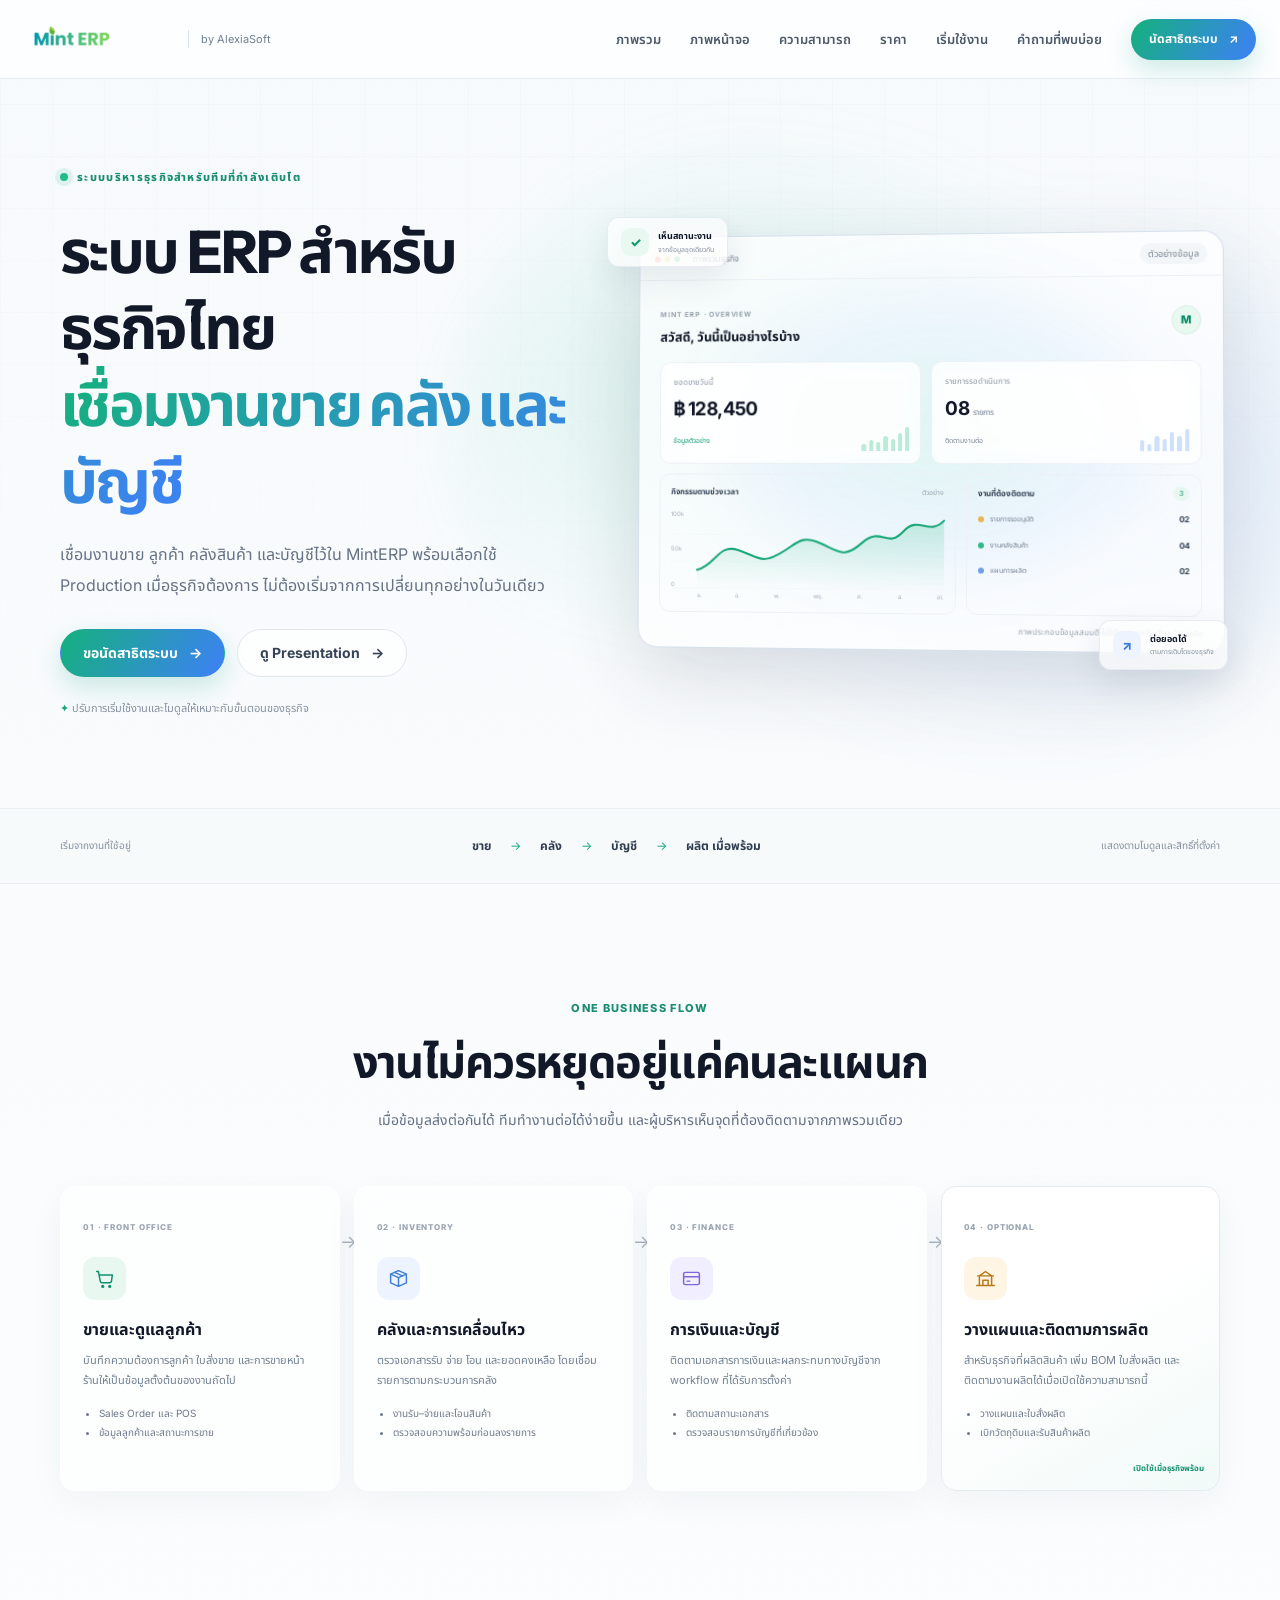
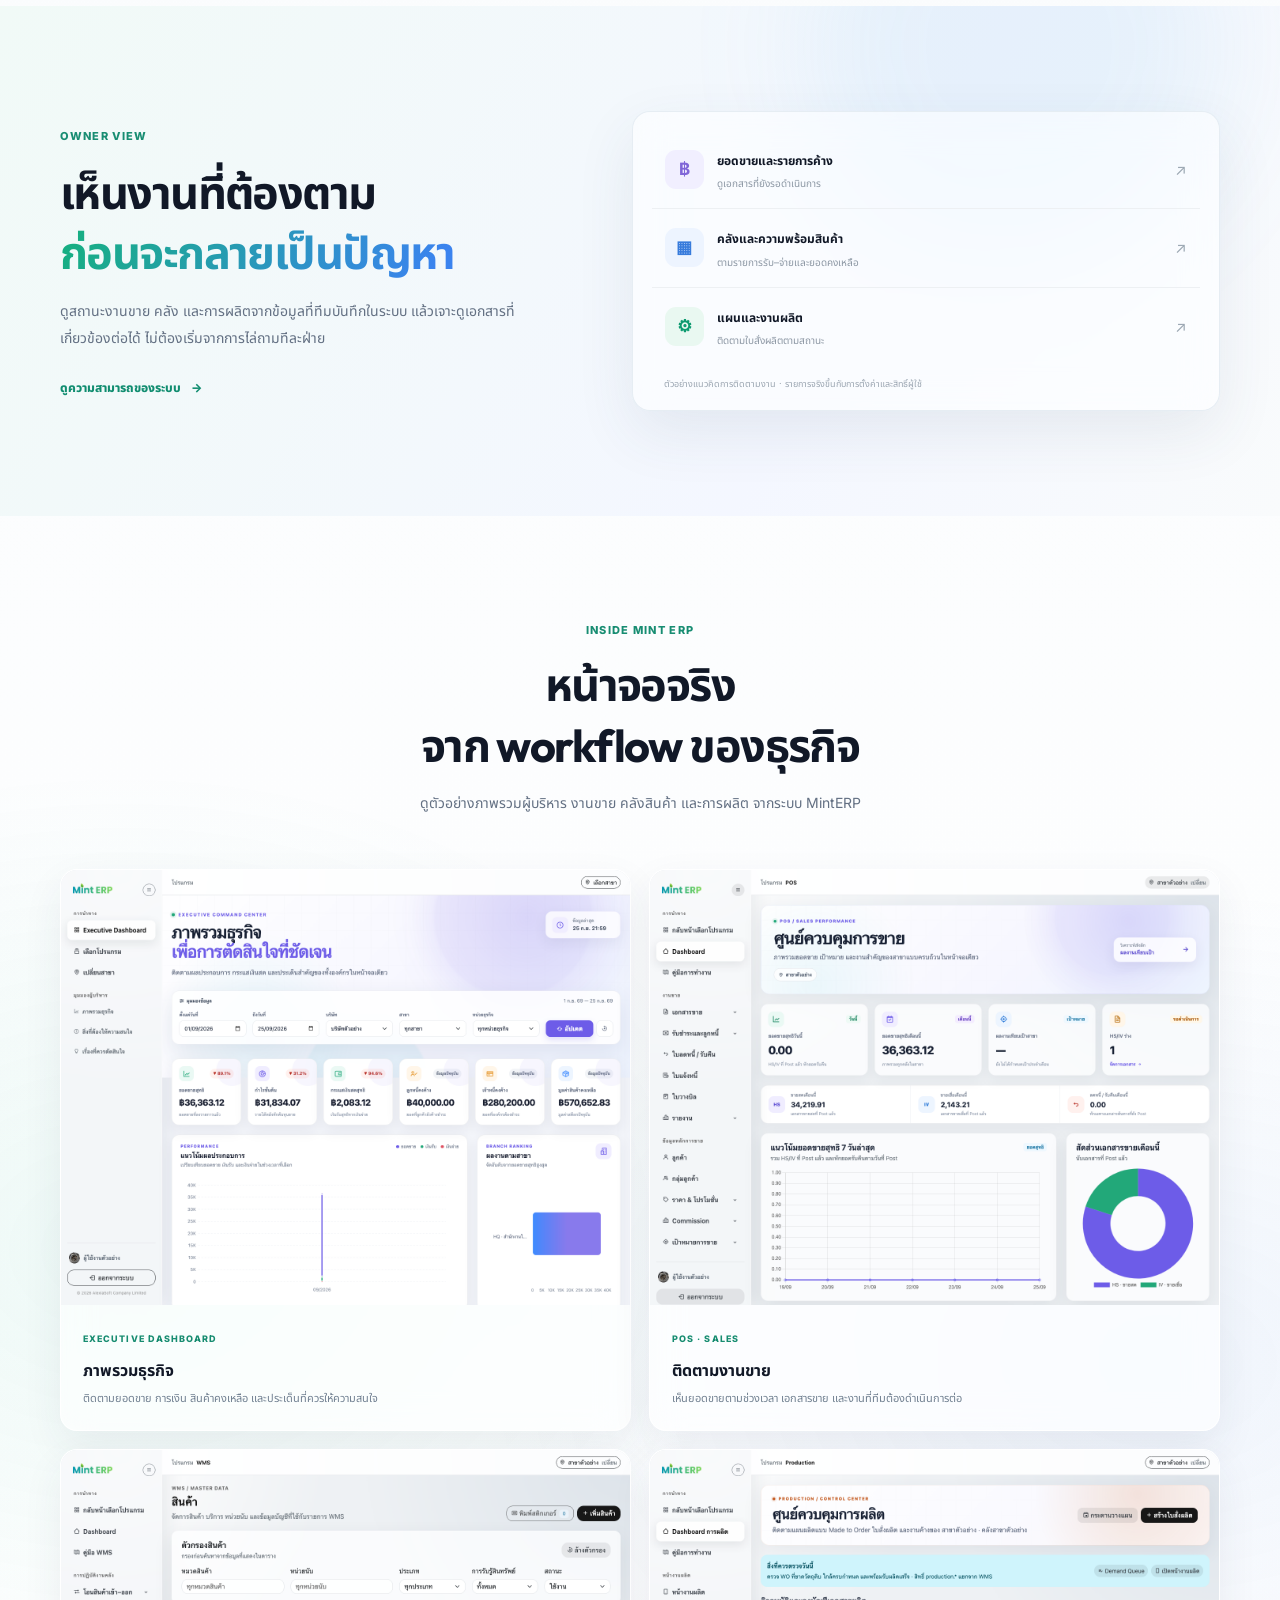
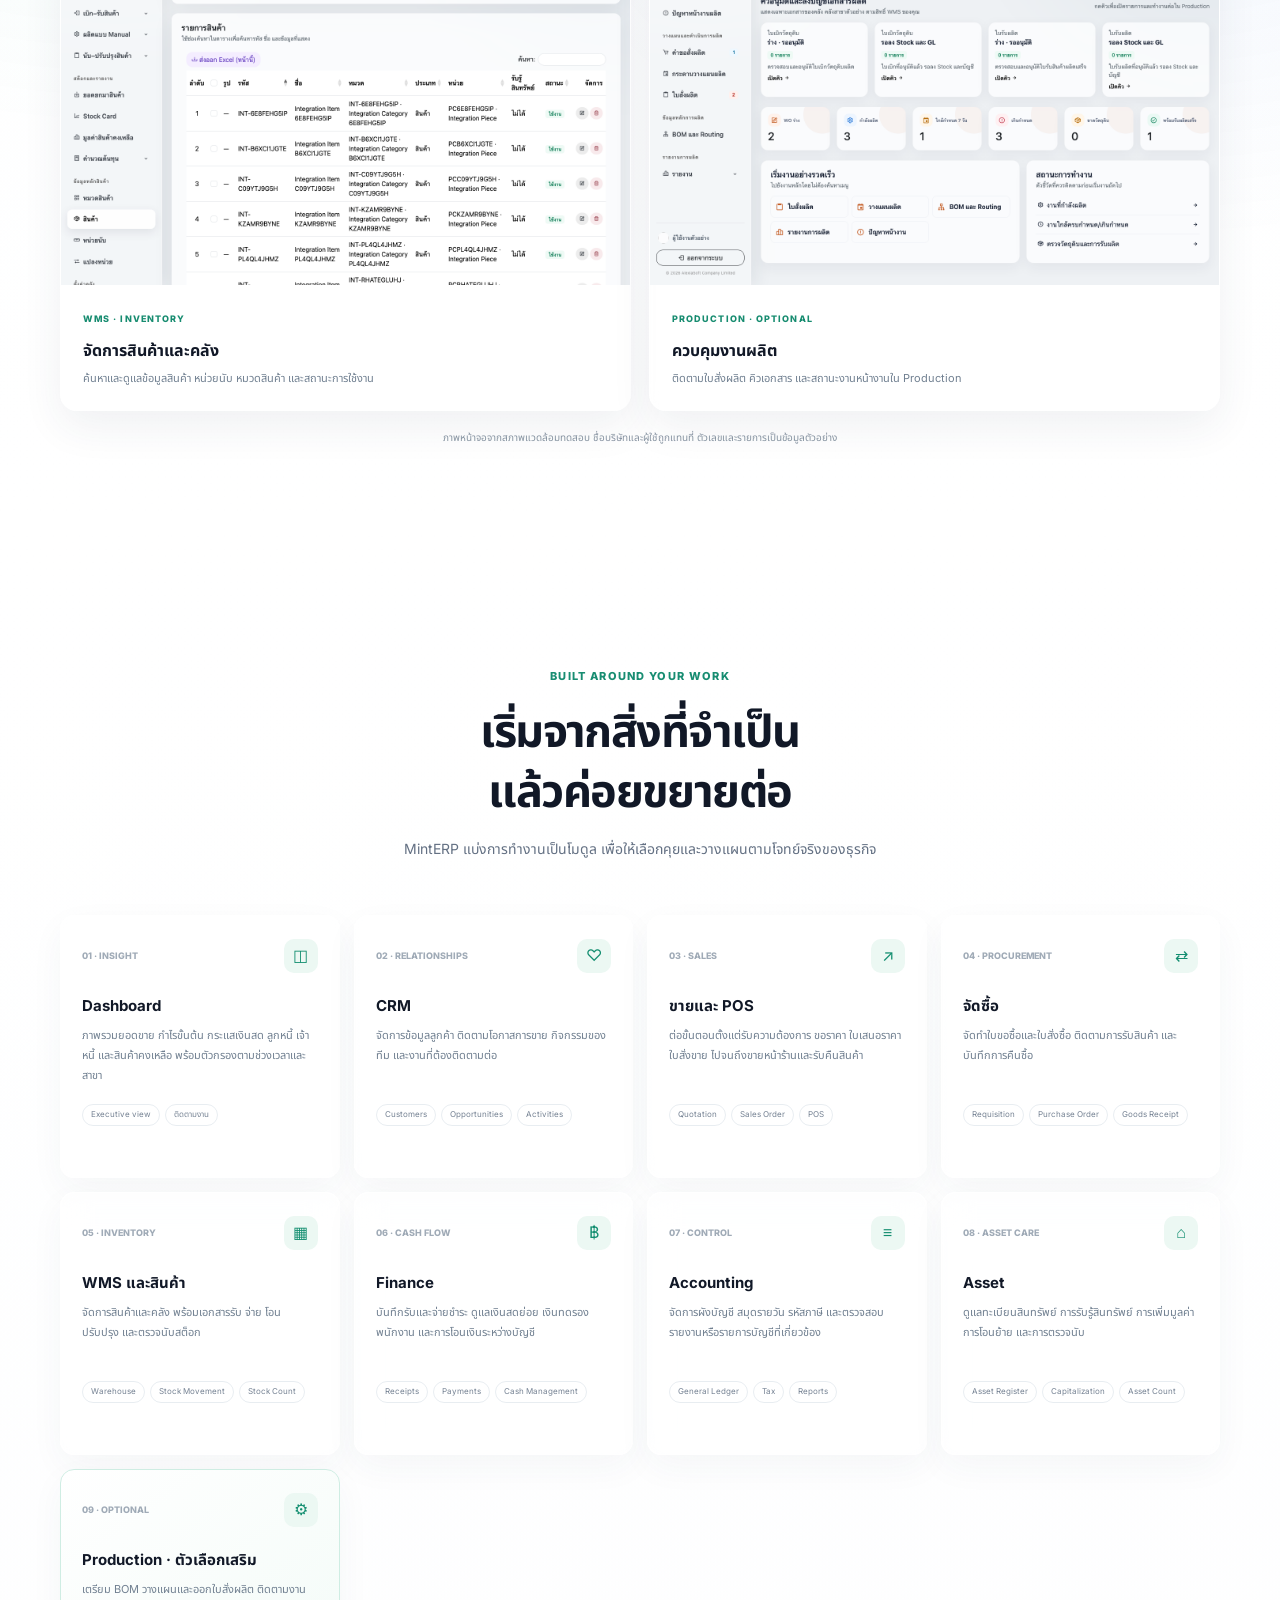
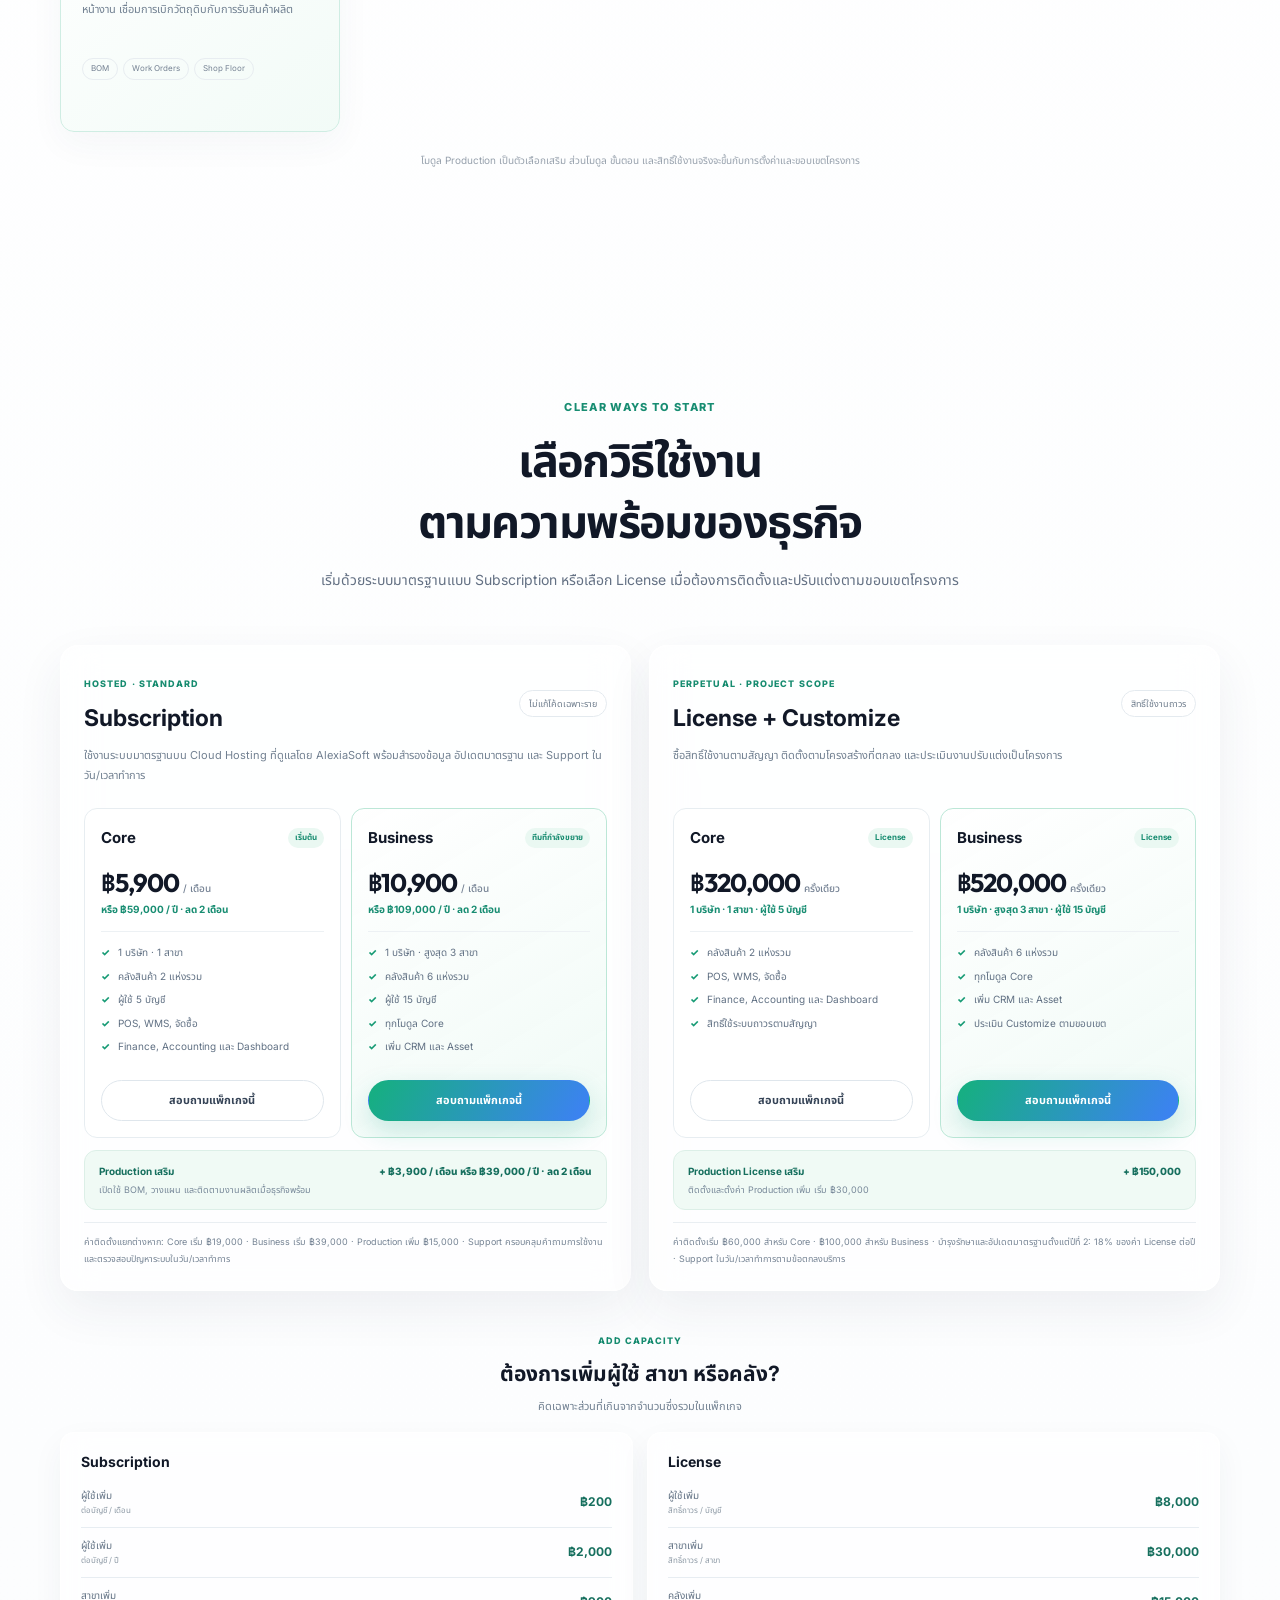
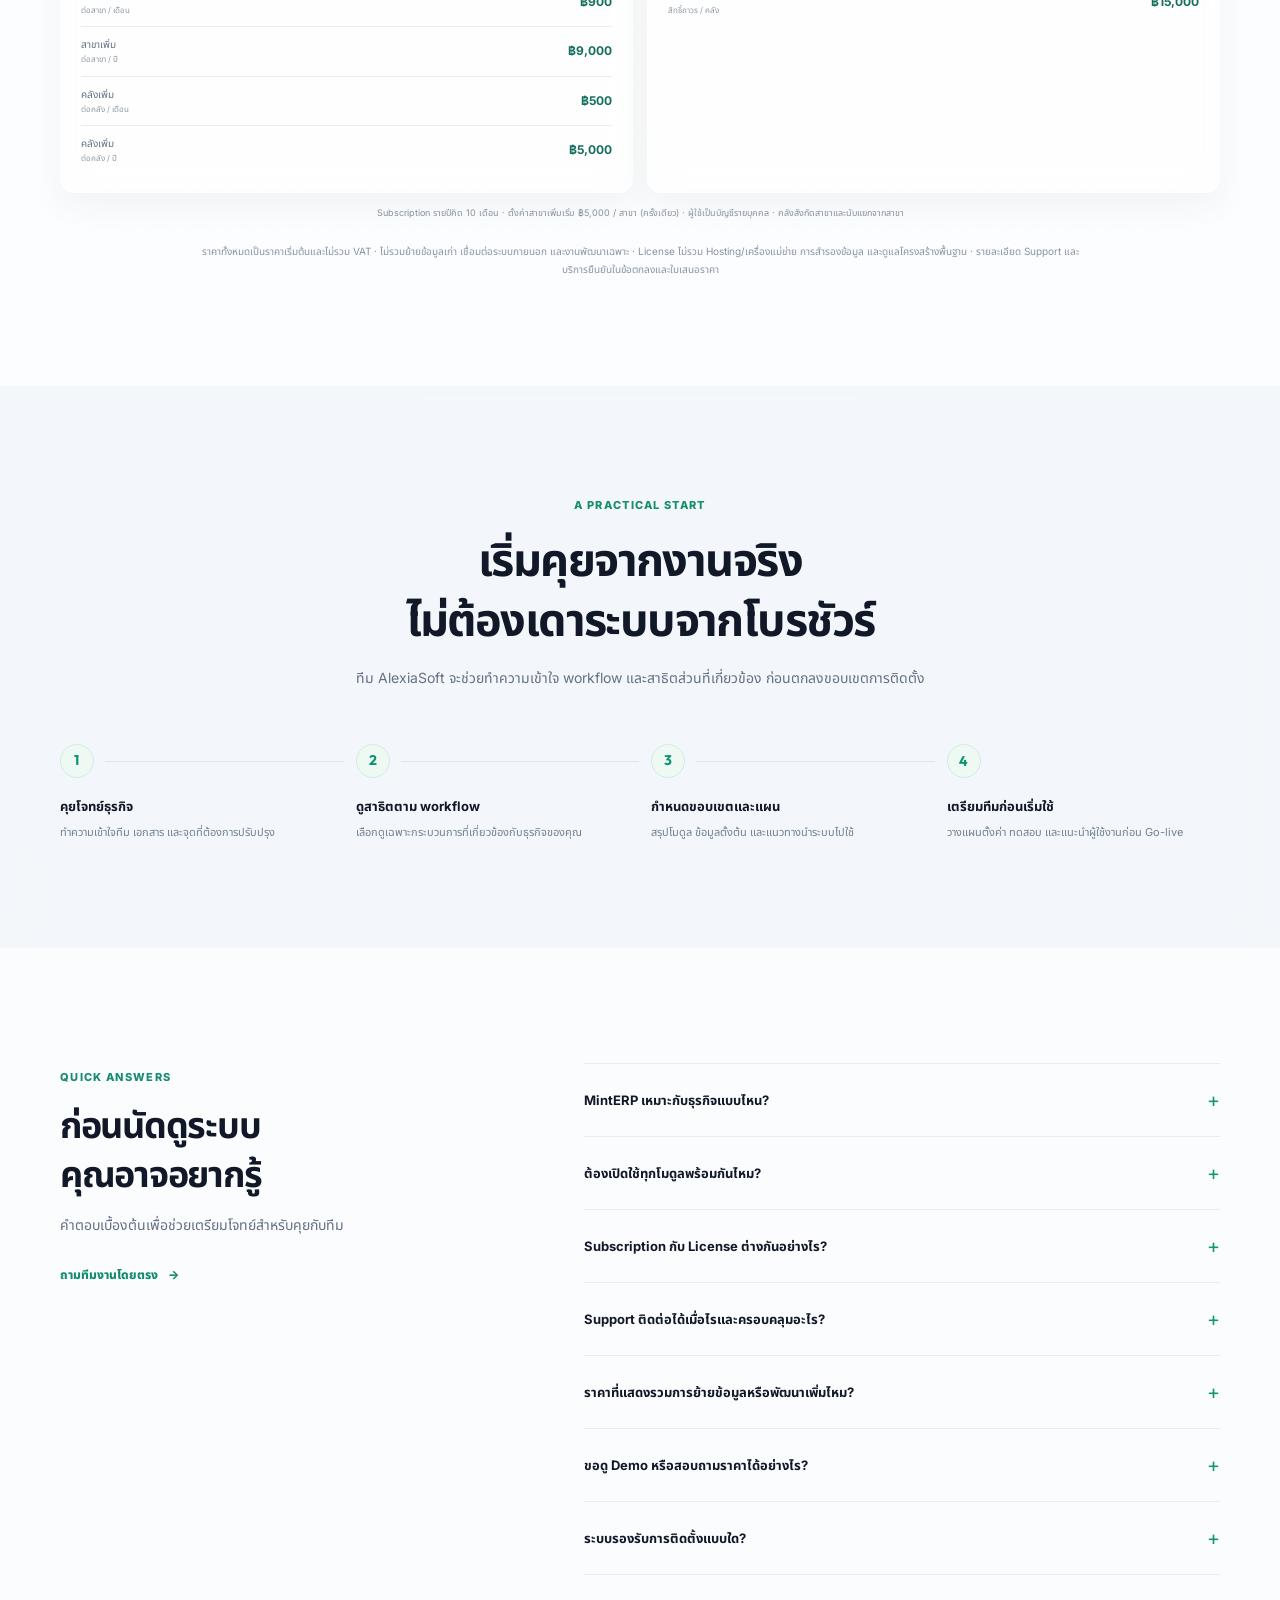
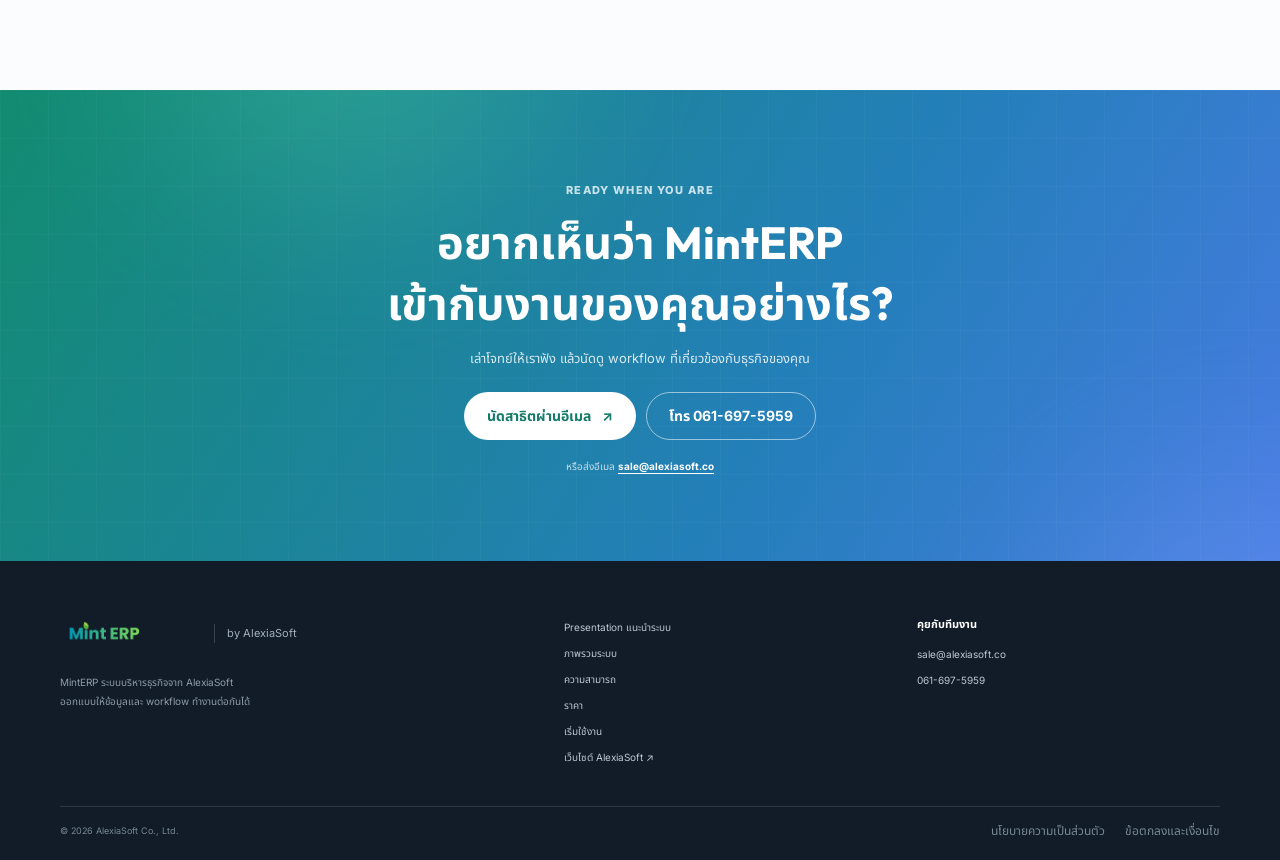
==== index.html @ fda3fca7 "init" ====
<!doctype html>
<html lang="th-TH">
<head>
  <meta charset="utf-8">
  <meta name="viewport" content="width=device-width, initial-scale=1">
  <meta name="theme-color" content="#f7fafc">
  <meta name="robots" content="index,follow,max-image-preview:large">
  <title>MintERP ระบบ ERP สำหรับธุรกิจไทย | POS คลัง บัญชี</title>
  <meta name="description" content="MintERP โดย AlexiaSoft ระบบ ERP สำหรับธุรกิจไทย เชื่อม POS งานขาย จัดซื้อ คลังสินค้า และบัญชี พร้อม CRM, Asset และ Production ที่เลือกเปิดใช้ได้">
  <link rel="canonical" href="https://minterp.alexiasoft.co/">
  <meta property="og:type" content="website">
  <meta property="og:locale" content="th_TH">
  <meta property="og:site_name" content="MintERP by AlexiaSoft">
  <meta property="og:url" content="https://minterp.alexiasoft.co/">
  <meta property="og:title" content="MintERP | ระบบ ERP สำหรับธุรกิจไทย">
  <meta property="og:description" content="เชื่อม POS งานขาย จัดซื้อ คลังสินค้า และบัญชี พร้อมเลือกใช้ CRM, Asset และ Production ตามความพร้อมของธุรกิจ">
  <link rel="icon" type="image/svg+xml" href="assets/images/favicon.svg">
  <link rel="icon" type="image/png" href="assets/images/favicon-32.png">
  <link rel="apple-touch-icon" sizes="192x192" href="assets/images/mint-icon-192.png">
  <script type="application/ld+json">
  {
    "@context": "https://schema.org",
    "@graph": [
      {
        "@type": "Organization",
        "@id": "https://alexiasoft.co/#organization",
        "name": "AlexiaSoft Company Limited",
        "url": "https://alexiasoft.co/",
        "email": "sale@alexiasoft.co",
        "telephone": "+66-61-697-5959"
      },
      {
        "@type": "WebSite",
        "@id": "https://minterp.alexiasoft.co/#website",
        "url": "https://minterp.alexiasoft.co/",
        "name": "MintERP by AlexiaSoft",
        "inLanguage": "th-TH",
        "publisher": { "@id": "https://alexiasoft.co/#organization" }
      },
      {
        "@type": "SoftwareApplication",
        "name": "MintERP",
        "url": "https://minterp.alexiasoft.co/",
        "applicationCategory": "BusinessApplication",
        "operatingSystem": "Web",
        "inLanguage": "th-TH",
        "description": "ระบบ ERP สำหรับธุรกิจไทย เชื่อมงานขาย POS จัดซื้อ คลังสินค้า บัญชี และโมดูลเสริมตามการใช้งาน",
        "provider": { "@id": "https://alexiasoft.co/#organization" }
      }
    ]
  }
  </script>
  <link rel="preconnect" href="https://fonts.googleapis.com">
  <link rel="preconnect" href="https://fonts.gstatic.com" crossorigin>
  <link href="https://fonts.googleapis.com/css2?family=Inter:wght@400;500;600;700;800&family=Noto+Sans+Thai:wght@400;500;600;700;800&family=Outfit:wght@500;600;700;800&display=swap" rel="stylesheet">
  <link rel="stylesheet" href="assets/css/styles.css">
</head>
<body>
  <header class="site-header" id="top">
    <div class="nav-wrap">
      <a class="brand" href="#top" aria-label="MintERP หน้าแรก">
        <img src="assets/images/mint-erp-logo.png" alt="MintERP">
        <span class="brand-by">by AlexiaSoft</span>
      </a>
      <button class="menu-toggle" type="button" aria-label="เปิดเมนู" aria-expanded="false" aria-controls="main-nav">
        <span></span><span></span><span></span>
      </button>
      <nav class="main-nav" id="main-nav" aria-label="เมนูหลัก">
        <a href="#workflow">ภาพรวม</a>
        <a href="#screens">ภาพหน้าจอ</a>
        <a href="#features">ความสามารถ</a>
        <a href="#pricing">ราคา</a>
        <a href="#getting-started">เริ่มใช้งาน</a>
        <a href="#faq">คำถามที่พบบ่อย</a>
        <a class="button button-small button-primary nav-cta" href="#contact">นัดสาธิตระบบ <span aria-hidden="true">↗</span></a>
      </nav>
    </div>
  </header>

  <main>
    <section class="hero section-shell">
      <div class="hero-copy reveal">
        <div class="eyebrow"><span class="eyebrow-dot"></span> ระบบบริหารธุรกิจสำหรับทีมที่กำลังเติบโต</div>
        <h1>ระบบ ERP สำหรับธุรกิจไทย<br><span class="gradient-text">เชื่อมงานขาย คลัง และบัญชี</span></h1>
        <p class="hero-lead">เชื่อมงานขาย ลูกค้า คลังสินค้า และบัญชีไว้ใน MintERP พร้อมเลือกใช้ Production เมื่อธุรกิจต้องการ ไม่ต้องเริ่มจากการเปลี่ยนทุกอย่างในวันเดียว</p>
        <div class="hero-actions">
          <a class="button button-primary" href="#contact">ขอนัดสาธิตระบบ <span aria-hidden="true">→</span></a>
          <a class="button button-quiet" href="/presentation/">ดู Presentation <span aria-hidden="true">→</span></a>
        </div>
        <p class="hero-note"><span aria-hidden="true">✦</span> ปรับการเริ่มใช้งานและโมดูลให้เหมาะกับขั้นตอนของธุรกิจ</p>
      </div>

      <div class="hero-visual reveal" aria-label="ภาพตัวอย่างแนวคิดหน้าภาพรวมธุรกิจ ใช้ข้อมูลจำลอง">
        <div class="visual-glow"></div>
        <div class="dashboard-window">
          <div class="window-top">
            <div class="window-dots" aria-hidden="true"><i></i><i></i><i></i></div>
            <span>ภาพรวมธุรกิจ</span>
            <span class="window-period">ตัวอย่างข้อมูล</span>
          </div>
          <div class="dashboard-content">
            <div class="dashboard-heading"><div><span class="mini-label">MINT ERP · OVERVIEW</span><h2>สวัสดี, วันนี้เป็นอย่างไรบ้าง</h2></div><div class="avatar">M</div></div>
            <div class="metric-grid">
              <article class="metric-card"><span>ยอดขายวันนี้</span><strong>฿ 128,450</strong><small class="metric-up">ข้อมูลตัวอย่าง</small><div class="metric-spark spark-green"><i></i><i></i><i></i><i></i><i></i><i></i><i></i></div></article>
              <article class="metric-card"><span>รายการรอดำเนินการ</span><strong>08 <small>รายการ</small></strong><small class="metric-neutral">ติดตามงานต่อ</small><div class="metric-spark spark-blue"><i></i><i></i><i></i><i></i><i></i><i></i><i></i></div></article>
            </div>
            <div class="dashboard-lower">
              <div class="chart-card"><div class="chart-title"><strong>กิจกรรมตามช่วงเวลา</strong><span>ตัวอย่าง</span></div><div class="chart-area"><div class="chart-y"><span>100k</span><span>50k</span><span>0</span></div><svg viewBox="0 0 360 112" role="img" aria-label="กราฟตัวอย่างแนวโน้มกิจกรรม"><defs><linearGradient id="chart-fill" x1="0" x2="0" y1="0" y2="1"><stop offset="0" stop-color="#28bd83" stop-opacity=".22"/><stop offset="1" stop-color="#28bd83" stop-opacity="0"/></linearGradient></defs><path d="M0 86 C28 79 31 47 61 57 S94 77 121 62 S151 34 180 46 S215 69 242 45 S278 54 301 29 S337 36 360 13 V112 H0Z" fill="url(#chart-fill)"/><path d="M0 86 C28 79 31 47 61 57 S94 77 121 62 S151 34 180 46 S215 69 242 45 S278 54 301 29 S337 36 360 13" fill="none" stroke="#19a879" stroke-width="3" stroke-linecap="round"/></svg></div><div class="chart-x"><span>จ.</span><span>อ.</span><span>พ.</span><span>พฤ.</span><span>ศ.</span><span>ส.</span><span>อา.</span></div></div>
              <div class="work-card"><div class="chart-title"><strong>งานที่ต้องติดตาม</strong><span class="count-pill">3</span></div><div class="work-row"><i class="work-dot dot-amber"></i><span>รายการรออนุมัติ</span><b>02</b></div><div class="work-row"><i class="work-dot dot-green"></i><span>งานคลังสินค้า</span><b>04</b></div><div class="work-row"><i class="work-dot dot-blue"></i><span>แผนการผลิต</span><b>02</b></div></div>
            </div>
            <p class="demo-disclaimer">ภาพประกอบข้อมูลสมมติ ไม่ใช่ข้อมูลลูกค้าหรือหน้าจอจริง</p>
          </div>
        </div>
        <div class="float-chip chip-one"><span class="chip-icon green-icon">✓</span><span><b>เห็นสถานะงาน</b><small>จากข้อมูลชุดเดียวกัน</small></span></div>
        <div class="float-chip chip-two"><span class="chip-icon blue-icon">↗</span><span><b>ต่อยอดได้</b><small>ตามการเติบโตของธุรกิจ</small></span></div>
      </div>
    </section>

    <section class="trust-strip" aria-label="กลุ่มงานที่ MintERP ช่วยเชื่อม">
      <div class="section-shell trust-inner"><span>เริ่มจากงานที่ใช้อยู่</span><div><b>ขาย</b><i>→</i><b>คลัง</b><i>→</i><b>บัญชี</b><i class="optional-arrow">→</i><b class="optional">ผลิต เมื่อพร้อม</b></div><span class="trust-caption">แสดงตามโมดูลและสิทธิ์ที่ตั้งค่า</span></div>
    </section>

    <section class="section section-shell workflow-section" id="workflow">
      <div class="section-heading reveal"><span class="eyebrow">ONE BUSINESS FLOW</span><h2>งานไม่ควรหยุดอยู่<br class="mobile-break">แค่คนละแผนก</h2><p>เมื่อข้อมูลส่งต่อกันได้ ทีมทำงานต่อได้ง่ายขึ้น และผู้บริหารเห็นจุดที่ต้องติดตามจากภาพรวมเดียว</p></div>
      <div class="flow-grid">
        <article class="flow-card reveal"><span class="flow-step">01 · FRONT OFFICE</span><div class="flow-icon icon-mint"><svg viewBox="0 0 24 24" aria-hidden="true"><path d="M3 4h2l2.2 11.2a2 2 0 0 0 2 1.6h8.7a2 2 0 0 0 2-1.6L21 8H6"/><circle cx="10" cy="21" r="1"/><circle cx="18" cy="21" r="1"/></svg></div><h3>ขายและดูแลลูกค้า</h3><p>บันทึกความต้องการลูกค้า ใบสั่งขาย และการขายหน้าร้านให้เป็นข้อมูลตั้งต้นของงานถัดไป</p><ul><li>Sales Order และ POS</li><li>ข้อมูลลูกค้าและสถานะการขาย</li></ul></article>
        <article class="flow-card reveal"><span class="flow-step">02 · INVENTORY</span><div class="flow-icon icon-blue"><svg viewBox="0 0 24 24" aria-hidden="true"><path d="m3 7 9-4 9 4-9 4-9-4Z"/><path d="M3 7v10l9 4 9-4V7M12 11v10M7.5 5l9 4"/></svg></div><h3>คลังและการเคลื่อนไหว</h3><p>ตรวจเอกสารรับ จ่าย โอน และยอดคงเหลือ โดยเชื่อมรายการตามกระบวนการคลัง</p><ul><li>งานรับ–จ่ายและโอนสินค้า</li><li>ตรวจสอบความพร้อมก่อนลงรายการ</li></ul></article>
        <article class="flow-card reveal"><span class="flow-step">03 · FINANCE</span><div class="flow-icon icon-purple"><svg viewBox="0 0 24 24" aria-hidden="true"><rect x="3" y="5" width="18" height="14" rx="2"/><path d="M3 10h18M7 15h3"/></svg></div><h3>การเงินและบัญชี</h3><p>ติดตามเอกสารการเงินและผลกระทบทางบัญชีจาก workflow ที่ได้รับการตั้งค่า</p><ul><li>ติดตามสถานะเอกสาร</li><li>ตรวจสอบรายการบัญชีที่เกี่ยวข้อง</li></ul></article>
        <article class="flow-card flow-optional reveal"><span class="flow-step">04 · OPTIONAL</span><div class="flow-icon icon-amber"><svg viewBox="0 0 24 24" aria-hidden="true"><path d="M2 20h20M5 20V9l7-5 7 5v11M9 20v-6h6v6M3 9h18"/></svg></div><h3>วางแผนและติดตามการผลิต</h3><p>สำหรับธุรกิจที่ผลิตสินค้า เพิ่ม BOM ใบสั่งผลิต และติดตามงานผลิตได้เมื่อเปิดใช้ความสามารถนี้</p><ul><li>วางแผนและใบสั่งผลิต</li><li>เบิกวัตถุดิบและรับสินค้าผลิต</li></ul><span class="optional-tag">เปิดใช้เมื่อธุรกิจพร้อม</span></article>
      </div>
    </section>

    <section class="owner-section">
      <div class="section-shell owner-inner">
        <div class="owner-copy reveal"><span class="eyebrow">OWNER VIEW</span><h2>เห็นงานที่ต้องตาม<br><span class="gradient-text">ก่อนจะกลายเป็นปัญหา</span></h2><p>ดูสถานะงานขาย คลัง และการผลิตจากข้อมูลที่ทีมบันทึกในระบบ แล้วเจาะดูเอกสารที่เกี่ยวข้องต่อได้ ไม่ต้องเริ่มจากการไล่ถามทีละฝ่าย</p><a class="text-link" href="#features">ดูความสามารถของระบบ <span aria-hidden="true">→</span></a></div>
        <div class="owner-panels reveal">
          <article class="owner-panel"><div class="owner-panel-icon purple-icon">฿</div><div><strong>ยอดขายและรายการค้าง</strong><p>ดูเอกสารที่ยังรอดำเนินการ</p></div><span class="panel-arrow">↗</span></article>
          <article class="owner-panel"><div class="owner-panel-icon blue-icon">▦</div><div><strong>คลังและความพร้อมสินค้า</strong><p>ตามรายการรับ–จ่ายและยอดคงเหลือ</p></div><span class="panel-arrow">↗</span></article>
          <article class="owner-panel"><div class="owner-panel-icon green-icon">⚙</div><div><strong>แผนและงานผลิต</strong><p>ติดตามใบสั่งผลิตตามสถานะ</p></div><span class="panel-arrow">↗</span></article>
          <div class="owner-footnote">ตัวอย่างแนวคิดการติดตามงาน · รายการจริงขึ้นกับการตั้งค่าและสิทธิ์ผู้ใช้</div>
        </div>
      </div>
    </section>

    <section class="section section-shell screens-section" id="screens">
      <div class="section-heading reveal"><span class="eyebrow">INSIDE MINT ERP</span><h2>หน้าจอจริง<br>จาก workflow ของธุรกิจ</h2><p>ดูตัวอย่างภาพรวมผู้บริหาร งานขาย คลังสินค้า และการผลิต จากระบบ MintERP</p></div>
      <div class="screen-grid">
        <figure class="screen-card reveal"><a class="screen-preview" href="assets/images/screenshots/dashboard.png" target="_blank" rel="noopener noreferrer" aria-label="เปิดภาพหน้าจอ Dashboard ขนาดเต็ม"><img src="assets/images/screenshots/dashboard.png" width="1440" height="1100" loading="lazy" alt="หน้าจอ Dashboard แสดงตัวชี้วัดธุรกิจและกราฟ"></a><figcaption><span class="screen-module">EXECUTIVE DASHBOARD</span><h3>ภาพรวมธุรกิจ</h3><p>ติดตามยอดขาย การเงิน สินค้าคงเหลือ และประเด็นที่ควรให้ความสนใจ</p></figcaption></figure>
        <figure class="screen-card reveal"><a class="screen-preview" href="assets/images/screenshots/pos.png" target="_blank" rel="noopener noreferrer" aria-label="เปิดภาพหน้าจอ POS ขนาดเต็ม"><img src="assets/images/screenshots/pos.png" width="1440" height="1100" loading="lazy" alt="หน้าจอ POS แสดงยอดขายและรายการที่รอดำเนินการ"></a><figcaption><span class="screen-module">POS · SALES</span><h3>ติดตามงานขาย</h3><p>เห็นยอดขายตามช่วงเวลา เอกสารขาย และงานที่ทีมต้องดำเนินการต่อ</p></figcaption></figure>
        <figure class="screen-card reveal"><a class="screen-preview" href="assets/images/screenshots/wms-items.png" target="_blank" rel="noopener noreferrer" aria-label="เปิดภาพหน้าจอรายการสินค้า WMS ขนาดเต็ม"><img src="assets/images/screenshots/wms-items.png" width="1440" height="1100" loading="lazy" alt="หน้าจอรายการสินค้าและตัวกรองในโมดูล WMS"></a><figcaption><span class="screen-module">WMS · INVENTORY</span><h3>จัดการสินค้าและคลัง</h3><p>ค้นหาและดูแลข้อมูลสินค้า หน่วยนับ หมวดสินค้า และสถานะการใช้งาน</p></figcaption></figure>
        <figure class="screen-card reveal"><a class="screen-preview" href="assets/images/screenshots/production.png" target="_blank" rel="noopener noreferrer" aria-label="เปิดภาพหน้าจอ Production ขนาดเต็ม"><img src="assets/images/screenshots/production.png" width="1440" height="1100" loading="lazy" alt="หน้าจอ Production Control Center แสดงคิวและสถานะงานผลิต"></a><figcaption><span class="screen-module">PRODUCTION · OPTIONAL</span><h3>ควบคุมงานผลิต</h3><p>ติดตามใบสั่งผลิต คิวเอกสาร และสถานะงานหน้างานใน Production</p></figcaption></figure>
      </div>
      <p class="screen-disclaimer">ภาพหน้าจอจากสภาพแวดล้อมทดสอบ ชื่อบริษัทและผู้ใช้ถูกแทนที่ ตัวเลขและรายการเป็นข้อมูลตัวอย่าง</p>
    </section>

    <section class="section section-shell features-section" id="features">
      <div class="section-heading reveal"><span class="eyebrow">BUILT AROUND YOUR WORK</span><h2>เริ่มจากสิ่งที่จำเป็น<br>แล้วค่อยขยายต่อ</h2><p>MintERP แบ่งการทำงานเป็นโมดูล เพื่อให้เลือกคุยและวางแผนตามโจทย์จริงของธุรกิจ</p></div>
      <div class="feature-grid">
        <article class="feature-card reveal"><div class="feature-top"><span class="feature-number">01 · INSIGHT</span><span class="feature-symbol">◫</span></div><h3>Dashboard</h3><p>ภาพรวมยอดขาย กำไรขั้นต้น กระแสเงินสด ลูกหนี้ เจ้าหนี้ และสินค้าคงเหลือ พร้อมตัวกรองตามช่วงเวลาและสาขา</p><div class="feature-tags"><span>Executive view</span><span>ติดตามงาน</span></div></article>
        <article class="feature-card reveal"><div class="feature-top"><span class="feature-number">02 · RELATIONSHIPS</span><span class="feature-symbol">♡</span></div><h3>CRM</h3><p>จัดการข้อมูลลูกค้า ติดตามโอกาสการขาย กิจกรรมของทีม และงานที่ต้องติดตามต่อ</p><div class="feature-tags"><span>Customers</span><span>Opportunities</span><span>Activities</span></div></article>
        <article class="feature-card reveal"><div class="feature-top"><span class="feature-number">03 · SALES</span><span class="feature-symbol">↗</span></div><h3>ขายและ POS</h3><p>ต่อขั้นตอนตั้งแต่รับความต้องการ ขอราคา ใบเสนอราคา ใบสั่งขาย ไปจนถึงขายหน้าร้านและรับคืนสินค้า</p><div class="feature-tags"><span>Quotation</span><span>Sales Order</span><span>POS</span></div></article>
        <article class="feature-card reveal"><div class="feature-top"><span class="feature-number">04 · PROCUREMENT</span><span class="feature-symbol">⇄</span></div><h3>จัดซื้อ</h3><p>จัดทำใบขอซื้อและใบสั่งซื้อ ติดตามการรับสินค้า และบันทึกการคืนซื้อ</p><div class="feature-tags"><span>Requisition</span><span>Purchase Order</span><span>Goods Receipt</span></div></article>
        <article class="feature-card reveal"><div class="feature-top"><span class="feature-number">05 · INVENTORY</span><span class="feature-symbol">▦</span></div><h3>WMS และสินค้า</h3><p>จัดการสินค้าและคลัง พร้อมเอกสารรับ จ่าย โอน ปรับปรุง และตรวจนับสต็อก</p><div class="feature-tags"><span>Warehouse</span><span>Stock Movement</span><span>Stock Count</span></div></article>
        <article class="feature-card reveal"><div class="feature-top"><span class="feature-number">06 · CASH FLOW</span><span class="feature-symbol">฿</span></div><h3>Finance</h3><p>บันทึกรับและจ่ายชำระ ดูแลเงินสดย่อย เงินทดรองพนักงาน และการโอนเงินระหว่างบัญชี</p><div class="feature-tags"><span>Receipts</span><span>Payments</span><span>Cash Management</span></div></article>
        <article class="feature-card reveal"><div class="feature-top"><span class="feature-number">07 · CONTROL</span><span class="feature-symbol">≡</span></div><h3>Accounting</h3><p>จัดการผังบัญชี สมุดรายวัน รหัสภาษี และตรวจสอบรายงานหรือรายการบัญชีที่เกี่ยวข้อง</p><div class="feature-tags"><span>General Ledger</span><span>Tax</span><span>Reports</span></div></article>
        <article class="feature-card reveal"><div class="feature-top"><span class="feature-number">08 · ASSET CARE</span><span class="feature-symbol">⌂</span></div><h3>Asset</h3><p>ดูแลทะเบียนสินทรัพย์ การรับรู้สินทรัพย์ การเพิ่มมูลค่า การโอนย้าย และการตรวจนับ</p><div class="feature-tags"><span>Asset Register</span><span>Capitalization</span><span>Asset Count</span></div></article>
        <article class="feature-card feature-card-highlight reveal"><div class="feature-top"><span class="feature-number">09 · OPTIONAL</span><span class="feature-symbol">⚙</span></div><h3>Production · ตัวเลือกเสริม</h3><p>เตรียม BOM วางแผนและออกใบสั่งผลิต ติดตามงานหน้างาน เชื่อมการเบิกวัตถุดิบกับการรับสินค้าผลิต</p><div class="feature-tags"><span>BOM</span><span>Work Orders</span><span>Shop Floor</span></div></article>
      </div>
      <p class="feature-disclaimer">โมดูล Production เป็นตัวเลือกเสริม ส่วนโมดูล ขั้นตอน และสิทธิ์ใช้งานจริงจะขึ้นกับการตั้งค่าและขอบเขตโครงการ</p>
    </section>

    <section class="section section-shell pricing-section" id="pricing">
      <div class="section-heading reveal"><span class="eyebrow">CLEAR WAYS TO START</span><h2>เลือกวิธีใช้งาน<br>ตามความพร้อมของธุรกิจ</h2><p>เริ่มด้วยระบบมาตรฐานแบบ Subscription หรือเลือก License เมื่อต้องการติดตั้งและปรับแต่งตามขอบเขตโครงการ</p></div>
      <div class="pricing-models">
        <article class="pricing-model reveal">
          <div class="pricing-model-header"><div><span class="pricing-kicker">HOSTED · STANDARD</span><h3>Subscription</h3></div><span class="pricing-label">ไม่แก้โค้ดเฉพาะราย</span></div>
          <p class="pricing-intro">ใช้งานระบบมาตรฐานบน Cloud Hosting ที่ดูแลโดย AlexiaSoft พร้อมสำรองข้อมูล อัปเดตมาตรฐาน และ Support ในวัน/เวลาทำการ</p>
          <div class="pricing-plans">
            <article class="price-plan"><div class="price-plan-title"><h4>Core</h4><span>เริ่มต้น</span></div><p class="price-amount">฿5,900 <small>/ เดือน</small></p><p class="price-annual">หรือ ฿59,000 / ปี · ลด 2 เดือน</p><ul><li>1 บริษัท · 1 สาขา</li><li>คลังสินค้า 2 แห่งรวม</li><li>ผู้ใช้ 5 บัญชี</li><li>POS, WMS, จัดซื้อ</li><li>Finance, Accounting และ Dashboard</li></ul><a class="button button-quiet" href="mailto:sale@alexiasoft.co?subject=สอบถาม%20MintERP%20Subscription%20Core">สอบถามแพ็กเกจนี้</a></article>
            <article class="price-plan price-plan-featured"><div class="price-plan-title"><h4>Business</h4><span>ทีมที่กำลังขยาย</span></div><p class="price-amount">฿10,900 <small>/ เดือน</small></p><p class="price-annual">หรือ ฿109,000 / ปี · ลด 2 เดือน</p><ul><li>1 บริษัท · สูงสุด 3 สาขา</li><li>คลังสินค้า 6 แห่งรวม</li><li>ผู้ใช้ 15 บัญชี</li><li>ทุกโมดูล Core</li><li>เพิ่ม CRM และ Asset</li></ul><a class="button button-primary" href="mailto:sale@alexiasoft.co?subject=สอบถาม%20MintERP%20Subscription%20Business">สอบถามแพ็กเกจนี้</a></article>
          </div>
          <div class="pricing-addon"><b>Production เสริม</b><span>+ ฿3,900 / เดือน หรือ ฿39,000 / ปี · ลด 2 เดือน</span><small>เปิดใช้ BOM, วางแผน และติดตามงานผลิตเมื่อธุรกิจพร้อม</small></div>
          <p class="pricing-includes">ค่าติดตั้งแยกต่างหาก: Core เริ่ม ฿19,000 · Business เริ่ม ฿39,000 · Production เพิ่ม ฿15,000 · Support ครอบคลุมคำถามการใช้งานและตรวจสอบปัญหาระบบในวัน/เวลาทำการ</p>
        </article>
        <article class="pricing-model reveal">
          <div class="pricing-model-header"><div><span class="pricing-kicker">PERPETUAL · PROJECT SCOPE</span><h3>License + Customize</h3></div><span class="pricing-label">สิทธิ์ใช้งานถาวร</span></div>
          <p class="pricing-intro">ซื้อสิทธิ์ใช้งานตามสัญญา ติดตั้งตามโครงสร้างที่ตกลง และประเมินงานปรับแต่งเป็นโครงการ</p>
          <div class="pricing-plans">
            <article class="price-plan"><div class="price-plan-title"><h4>Core</h4><span>License</span></div><p class="price-amount">฿320,000 <small>ครั้งเดียว</small></p><p class="price-annual">1 บริษัท · 1 สาขา · ผู้ใช้ 5 บัญชี</p><ul><li>คลังสินค้า 2 แห่งรวม</li><li>POS, WMS, จัดซื้อ</li><li>Finance, Accounting และ Dashboard</li><li>สิทธิ์ใช้ระบบถาวรตามสัญญา</li></ul><a class="button button-quiet" href="mailto:sale@alexiasoft.co?subject=สอบถาม%20MintERP%20Core%20License">สอบถามแพ็กเกจนี้</a></article>
            <article class="price-plan price-plan-featured"><div class="price-plan-title"><h4>Business</h4><span>License</span></div><p class="price-amount">฿520,000 <small>ครั้งเดียว</small></p><p class="price-annual">1 บริษัท · สูงสุด 3 สาขา · ผู้ใช้ 15 บัญชี</p><ul><li>คลังสินค้า 6 แห่งรวม</li><li>ทุกโมดูล Core</li><li>เพิ่ม CRM และ Asset</li><li>ประเมิน Customize ตามขอบเขต</li></ul><a class="button button-primary" href="mailto:sale@alexiasoft.co?subject=สอบถาม%20MintERP%20Business%20License">สอบถามแพ็กเกจนี้</a></article>
          </div>
          <div class="pricing-addon"><b>Production License เสริม</b><span>+ ฿150,000</span><small>ติดตั้งและตั้งค่า Production เพิ่ม เริ่ม ฿30,000</small></div>
          <p class="pricing-includes">ค่าติดตั้งเริ่ม ฿60,000 สำหรับ Core · ฿100,000 สำหรับ Business · บำรุงรักษาและอัปเดตมาตรฐานตั้งแต่ปีที่ 2: 18% ของค่า License ต่อปี · Support ในวัน/เวลาทำการตามข้อตกลงบริการ</p>
        </article>
      </div>
      <div class="capacity-section">
        <div class="capacity-heading"><span class="pricing-kicker">ADD CAPACITY</span><h3>ต้องการเพิ่มผู้ใช้ สาขา หรือคลัง?</h3><p>คิดเฉพาะส่วนที่เกินจากจำนวนซึ่งรวมในแพ็กเกจ</p></div>
        <div class="capacity-grid">
          <article class="capacity-card"><h4>Subscription</h4><div class="capacity-row"><span>ผู้ใช้เพิ่ม <small>ต่อบัญชี / เดือน</small></span><b>฿200</b></div><div class="capacity-row"><span>ผู้ใช้เพิ่ม <small>ต่อบัญชี / ปี</small></span><b>฿2,000</b></div><div class="capacity-row"><span>สาขาเพิ่ม <small>ต่อสาขา / เดือน</small></span><b>฿900</b></div><div class="capacity-row"><span>สาขาเพิ่ม <small>ต่อสาขา / ปี</small></span><b>฿9,000</b></div><div class="capacity-row"><span>คลังเพิ่ม <small>ต่อคลัง / เดือน</small></span><b>฿500</b></div><div class="capacity-row"><span>คลังเพิ่ม <small>ต่อคลัง / ปี</small></span><b>฿5,000</b></div></article>
          <article class="capacity-card"><h4>License</h4><div class="capacity-row"><span>ผู้ใช้เพิ่ม <small>สิทธิ์ถาวร / บัญชี</small></span><b>฿8,000</b></div><div class="capacity-row"><span>สาขาเพิ่ม <small>สิทธิ์ถาวร / สาขา</small></span><b>฿30,000</b></div><div class="capacity-row"><span>คลังเพิ่ม <small>สิทธิ์ถาวร / คลัง</small></span><b>฿15,000</b></div></article>
        </div>
        <p class="capacity-note">Subscription รายปีคิด 10 เดือน · ตั้งค่าสาขาเพิ่มเริ่ม ฿5,000 / สาขา (ครั้งเดียว) · ผู้ใช้เป็นบัญชีรายบุคคล · คลังสังกัดสาขาและนับแยกจากสาขา</p>
      </div>
      <p class="pricing-disclaimer">ราคาทั้งหมดเป็นราคาเริ่มต้นและไม่รวม VAT · ไม่รวมย้ายข้อมูลเก่า เชื่อมต่อระบบภายนอก และงานพัฒนาเฉพาะ · License ไม่รวม Hosting/เครื่องแม่ข่าย การสำรองข้อมูล และดูแลโครงสร้างพื้นฐาน · รายละเอียด Support และบริการยืนยันในข้อตกลงและใบเสนอราคา</p>
    </section>

    <section class="section getting-started" id="getting-started">
      <div class="section-shell">
        <div class="section-heading reveal"><span class="eyebrow">A PRACTICAL START</span><h2>เริ่มคุยจากงานจริง<br>ไม่ต้องเดาระบบจากโบรชัวร์</h2><p>ทีม AlexiaSoft จะช่วยทำความเข้าใจ workflow และสาธิตส่วนที่เกี่ยวข้อง ก่อนตกลงขอบเขตการติดตั้ง</p></div>
        <div class="steps-grid">
          <article class="step-card reveal"><span>1</span><h3>คุยโจทย์ธุรกิจ</h3><p>ทำความเข้าใจทีม เอกสาร และจุดที่ต้องการปรับปรุง</p></article>
          <article class="step-card reveal"><span>2</span><h3>ดูสาธิตตาม workflow</h3><p>เลือกดูเฉพาะกระบวนการที่เกี่ยวข้องกับธุรกิจของคุณ</p></article>
          <article class="step-card reveal"><span>3</span><h3>กำหนดขอบเขตและแผน</h3><p>สรุปโมดูล ข้อมูลตั้งต้น และแนวทางนำระบบไปใช้</p></article>
          <article class="step-card reveal"><span>4</span><h3>เตรียมทีมก่อนเริ่มใช้</h3><p>วางแผนตั้งค่า ทดสอบ และแนะนำผู้ใช้งานก่อน Go-live</p></article>
        </div>
      </div>
    </section>

    <section class="section section-shell faq-section" id="faq">
      <div class="faq-intro reveal"><span class="eyebrow">QUICK ANSWERS</span><h2>ก่อนนัดดูระบบ<br>คุณอาจอยากรู้</h2><p>คำตอบเบื้องต้นเพื่อช่วยเตรียมโจทย์สำหรับคุยกับทีม</p><a class="text-link" href="mailto:sale@alexiasoft.co?subject=สอบถาม%20MintERP">ถามทีมงานโดยตรง <span aria-hidden="true">→</span></a></div>
      <div class="faq-list reveal">
        <details><summary>MintERP เหมาะกับธุรกิจแบบไหน?<span aria-hidden="true">+</span></summary><p>เหมาะกับธุรกิจที่ต้องการเชื่อมข้อมูลขาย คลัง และงานหลังบ้าน หากมีการผลิต สามารถคุยเรื่องเปิดใช้โมดูล Production เพิ่มได้</p></details>
        <details><summary>ต้องเปิดใช้ทุกโมดูลพร้อมกันไหม?<span aria-hidden="true">+</span></summary><p>ไม่จำเป็น ขอบเขตการใช้งานและลำดับการเริ่มต้นสามารถวางแผนตามความพร้อมของธุรกิจได้</p></details>
        <details><summary>Subscription กับ License ต่างกันอย่างไร?<span aria-hidden="true">+</span></summary><p>Subscription ใช้ระบบมาตรฐานแบบรายเดือนหรือรายปี รวม Cloud Hosting การสำรองข้อมูล อัปเดตมาตรฐาน และ Support ในวัน/เวลาทำการ ส่วน License เป็นสิทธิ์ใช้งานถาวรตามสัญญา ไม่รวม Hosting/เครื่องแม่ข่าย โดยค่าติดตั้งและการปรับแต่งคิดตามขอบเขตโครงการ</p></details>
        <details><summary>Support ติดต่อได้เมื่อไรและครอบคลุมอะไร?<span aria-hidden="true">+</span></summary><p>Support ให้บริการในวันและเวลาทำการของ AlexiaSoft สำหรับคำถามการใช้งานและตรวจสอบปัญหาระบบ งานพัฒนาเพิ่ม ย้ายข้อมูล และเชื่อมต่อระบบภายนอกไม่รวมอยู่ใน Support ปกติ โดยรายละเอียดบริการระบุในข้อตกลง</p></details>
        <details><summary>ราคาที่แสดงรวมการย้ายข้อมูลหรือพัฒนาเพิ่มไหม?<span aria-hidden="true">+</span></summary><p>ยังไม่รวม การย้ายข้อมูล เชื่อมต่อระบบเดิม และงานปรับแต่งเฉพาะจะประเมินแยกก่อนเริ่มงาน</p></details>
        <details><summary>ขอดู Demo หรือสอบถามราคาได้อย่างไร?<span aria-hidden="true">+</span></summary><p>ติดต่อทีม AlexiaSoft เพื่อแจ้งประเภทธุรกิจและขั้นตอนที่อยากดู ทีมงานจะนัดสาธิตและคุยขอบเขตที่เหมาะสม</p></details>
        <details><summary>ระบบรองรับการติดตั้งแบบใด?<span aria-hidden="true">+</span></summary><p>รูปแบบการติดตั้งและการดูแลระบบขึ้นกับขอบเขตโครงการ กรุณาคุยความต้องการและข้อกำหนดด้านโครงสร้างพื้นฐานกับทีมงานก่อนตัดสินใจ</p></details>
      </div>
    </section>

    <section class="contact-section" id="contact">
      <div class="contact-orb orb-a"></div><div class="contact-orb orb-b"></div>
      <div class="section-shell contact-inner reveal"><span class="eyebrow">READY WHEN YOU ARE</span><h2>อยากเห็นว่า MintERP<br>เข้ากับงานของคุณอย่างไร?</h2><p>เล่าโจทย์ให้เราฟัง แล้วนัดดู workflow ที่เกี่ยวข้องกับธุรกิจของคุณ</p><div class="contact-actions"><a class="button button-light" href="mailto:sale@alexiasoft.co?subject=นัดสาธิต%20MintERP">นัดสาธิตผ่านอีเมล <span aria-hidden="true">↗</span></a><a class="button button-outline-light" href="tel:+66616975959">โทร 061-697-5959</a></div><div class="contact-mail">หรือส่งอีเมล <a href="mailto:sale@alexiasoft.co">sale@alexiasoft.co</a></div></div>
    </section>
  </main>

  <footer class="site-footer">
    <div class="section-shell footer-main"><div><a class="brand footer-brand" href="#top"><img src="assets/images/mint-erp-logo.png" alt="MintERP"><span class="brand-by">by AlexiaSoft</span></a><p>MintERP ระบบบริหารธุรกิจจาก AlexiaSoft<br>ออกแบบให้ข้อมูลและ workflow ทำงานต่อกันได้</p></div><div class="footer-links"><a href="/presentation/">Presentation แนะนำระบบ</a><a href="#workflow">ภาพรวมระบบ</a><a href="#features">ความสามารถ</a><a href="#pricing">ราคา</a><a href="#getting-started">เริ่มใช้งาน</a><a href="https://alexiasoft.co/" target="_blank" rel="noopener noreferrer">เว็บไซต์ AlexiaSoft ↗</a></div><div class="footer-contact"><b>คุยกับทีมงาน</b><a href="mailto:sale@alexiasoft.co">sale@alexiasoft.co</a><a href="tel:+66616975959">061-697-5959</a></div></div>
    <div class="section-shell footer-bottom footer-legal-row"><span>© <span id="year">2026</span> AlexiaSoft Co., Ltd.</span><nav class="legal-footer-links" aria-label="นโยบายและข้อตกลง"><a href="/privacy/">นโยบายความเป็นส่วนตัว</a><a href="/terms/">ข้อตกลงและเงื่อนไข</a></nav></div>
  </footer>
  <script src="assets/js/main.js" defer></script>
</body>
</html>
---- assets/css/styles.css ----
:root {
  color-scheme: light;
  --ink: #111827;
  --muted: #637083;
  --line: #e5eaf0;
  --surface: #ffffff;
  --surface-soft: #f6f8fb;
  --glass: rgba(255,255,255,.66);
  --mint: #20b483;
  --mint-dark: #09896b;
  --blue: #4385ed;
  --gradient: linear-gradient(120deg, #17ae83 5%, #3b83ef 94%);
  --shadow: 0 22px 65px rgba(20, 38, 62, .10);
  --content: 1160px;
}

* { box-sizing: border-box; }
html { scroll-behavior: smooth; scroll-padding-top: 92px; }
body {
  margin: 0;
  color: var(--ink);
  background: linear-gradient(180deg, #f7fafc 0%, #fff 42%, #f9fbfd 100%);
  font-family: Inter, "Noto Sans Thai", sans-serif;
  font-size: 15px;
  line-height: 1.7;
  overflow-x: hidden;
}
body::before {
  position: fixed;
  z-index: -1;
  inset: 0;
  content: "";
  pointer-events: none;
  opacity: .28;
  background-image: linear-gradient(rgba(100,116,139,.10) 1px, transparent 1px), linear-gradient(90deg, rgba(100,116,139,.10) 1px, transparent 1px);
  background-size: 52px 52px;
  mask-image: linear-gradient(to bottom, #000 0%, transparent 80%);
}
a { color: inherit; text-decoration: none; }
button { font: inherit; }
img, svg { display: block; max-width: 100%; }
.section-shell { width: min(var(--content), calc(100% - 48px)); margin-inline: auto; }
.section { padding-block: 112px; }

.site-header {
  position: sticky;
  z-index: 20;
  top: 0;
  border-bottom: 1px solid rgba(226,232,240,.78);
  background: rgba(255,255,255,.72);
  backdrop-filter: blur(20px) saturate(145%);
}
.nav-wrap { width: min(1280px, calc(100% - 48px)); min-height: 78px; margin: auto; display: flex; align-items: center; justify-content: space-between; gap: 28px; }
.brand { display: inline-flex; align-items: center; gap: 12px; flex-shrink: 0; }
.brand img { width: 152px; height: 40px; object-fit: contain; object-position: left center; }
.brand-by { padding-left: 12px; border-left: 1px solid #dbe2e9; color: #708093; font-size: 11px; white-space: nowrap; }
.main-nav { display: flex; align-items: center; gap: 29px; color: #4c596a; font-size: 13px; font-weight: 600; }
.main-nav > a:not(.button):hover, .footer-links a:hover { color: var(--mint-dark); }
.menu-toggle { display: none; }

.button { min-height: 48px; display: inline-flex; align-items: center; justify-content: center; gap: 11px; padding: 0 22px; border: 1px solid transparent; border-radius: 999px; font-size: 14px; font-weight: 700; transition: transform .18s ease, box-shadow .18s ease, background .18s ease; }
.button:hover { transform: translateY(-2px); }
.button-primary { color: #fff; background: var(--gradient); box-shadow: 0 10px 26px rgba(31,165,142,.22); }
.button-primary:hover { box-shadow: 0 14px 32px rgba(31,137,181,.28); }
.button-quiet { color: #364457; border-color: #dfe6ec; background: rgba(255,255,255,.72); }
.button-small { min-height: 41px; padding: 0 17px; font-size: 12px; }

.hero { position: relative; isolation: isolate; min-height: 635px; display: grid; grid-template-columns: .92fr 1.08fr; align-items: center; gap: 40px; padding-block: 84px 90px; }
.hero::before { position: absolute; z-index: -1; top: 2%; right: -11%; width: 78%; height: 96%; border-radius: 50%; background: radial-gradient(ellipse at 32% 42%, rgba(61,202,160,.15), transparent 48%), radial-gradient(ellipse at 72% 55%, rgba(86,151,238,.13), transparent 54%); filter: blur(24px); content: ""; pointer-events: none; }
.hero-copy { position: relative; z-index: 2; }
.eyebrow { display: inline-flex; align-items: center; gap: 9px; color: #188d72; font-size: 11px; font-weight: 800; letter-spacing: .12em; text-transform: uppercase; }
.eyebrow-dot { width: 8px; height: 8px; border-radius: 50%; background: #21bd89; box-shadow: 0 0 0 5px rgba(33,189,137,.12); }
h1, h2, h3, p { margin-top: 0; }
.hero h1 { margin: 24px 0 19px; font-family: Outfit, "Noto Sans Thai", sans-serif; font-size: clamp(38px, 4.8vw, 60px); font-weight: 700; letter-spacing: -.045em; line-height: 1.28; }
.gradient-text { color: #18a77d; background: var(--gradient); background-clip: text; -webkit-text-fill-color: transparent; }
.hero-lead { max-width: 555px; margin-bottom: 28px; color: #657284; font-size: 16px; line-height: 1.95; }
.hero-actions { display: flex; flex-wrap: wrap; gap: 12px; }
.hero-note { margin: 22px 0 0; color: #8792a0; font-size: 11px; }
.hero-note span { color: #18a77d; }
.hero-visual { position: relative; min-width: 0; padding: 20px 0 18px 18px; }
.visual-glow { position: absolute; width: 77%; height: 70%; top: 13%; left: 15%; border-radius: 50%; background: radial-gradient(ellipse, rgba(38,194,146,.17), rgba(67,133,237,.10) 52%, transparent 73%); filter: blur(24px); }
.dashboard-window { position: relative; z-index: 1; overflow: hidden; border: 1px solid rgba(210,221,233,.9); border-radius: 20px; background: rgba(255,255,255,.68); backdrop-filter: blur(18px) saturate(145%); box-shadow: 0 28px 80px rgba(37,57,81,.15); transform: perspective(1200px) rotateY(-4deg) rotateX(1deg); }
.window-top { height: 44px; display: flex; align-items: center; gap: 13px; padding: 0 15px; border-bottom: 1px solid #edf0f4; color: #7c8795; font-size: 9px; }
.window-dots { display: flex; gap: 4px; }
.window-dots i { width: 6px; height: 6px; border-radius: 50%; background: #d8dee6; }
.window-dots i:first-child { background: #f18d82; }.window-dots i:nth-child(2) { background: #efc76d; }.window-dots i:nth-child(3) { background: #73c99d; }
.window-period { margin-left: auto; padding: 3px 8px; border-radius: 30px; background: #f2f6f8; }
.dashboard-content { padding: 19px 21px 11px; }
.dashboard-heading { display: flex; align-items: center; justify-content: space-between; margin-bottom: 16px; }
.mini-label { color: #95a1ae; font-size: 7px; font-weight: 700; letter-spacing: .12em; }
.dashboard-heading h2 { margin: 3px 0 0; font-size: 13px; line-height: 1.5; }
.avatar { width: 29px; height: 29px; display: grid; place-items: center; border: 1px solid #d5eee5; border-radius: 50%; color: #078964; background: #e9f8f1; font-size: 11px; font-weight: 800; }
.metric-grid { display: grid; grid-template-columns: 1fr 1fr; gap: 10px; }
.metric-card { position: relative; min-height: 101px; overflow: hidden; padding: 13px; border: 1px solid #edf0f4; border-radius: 11px; background: rgba(255,255,255,.62); backdrop-filter: blur(9px); }
.metric-card > span { display: block; color: #8a96a4; font-size: 8px; }
.metric-card strong { display: block; margin-top: 4px; font-size: 19px; letter-spacing: -.03em; }
.metric-card strong small { color: #8994a1; font-size: 8px; font-weight: 500; }
.metric-card > small { font-size: 7px; }.metric-up { color: #169a73; }.metric-neutral { color: #7a8796; }
.metric-spark { position: absolute; right: 11px; bottom: 12px; width: 48px; height: 24px; display: flex; align-items: end; gap: 3px; }
.metric-spark i { flex: 1; border-radius: 3px 3px 0 0; background: #b9ebd8; }.spark-green i:nth-child(1){height:30%}.spark-green i:nth-child(2){height:46%}.spark-green i:nth-child(3){height:38%}.spark-green i:nth-child(4){height:66%}.spark-green i:nth-child(5){height:52%}.spark-green i:nth-child(6){height:78%}.spark-green i:nth-child(7){height:100%}
.spark-blue i { background: #cfe0fb; }.spark-blue i:nth-child(1){height:48%}.spark-blue i:nth-child(2){height:32%}.spark-blue i:nth-child(3){height:66%}.spark-blue i:nth-child(4){height:52%}.spark-blue i:nth-child(5){height:82%}.spark-blue i:nth-child(6){height:66%}.spark-blue i:nth-child(7){height:94%}
.dashboard-lower { display: grid; grid-template-columns: 1.3fr 1fr; gap: 10px; margin-top: 10px; }
.chart-card, .work-card { min-width: 0; padding: 11px; border: 1px solid #edf0f4; border-radius: 11px; }
.chart-title { display: flex; justify-content: space-between; align-items: center; color: #344255; font-size: 8px; }.chart-title span { color: #9aa4b0; font-size: 7px; }
.chart-area { height: 83px; display: grid; grid-template-columns: 27px 1fr; align-items: stretch; margin-top: 9px; background: repeating-linear-gradient(to bottom, transparent 0 26px, #f1f4f6 27px); }
.chart-y { display: flex; flex-direction: column; justify-content: space-between; padding-block: 1px; color: #a2acb8; font-size: 6px; }
.chart-area svg { width: 100%; height: 100%; overflow: visible; }
.chart-x { display: flex; justify-content: space-between; margin-left: 27px; color: #a2acb8; font-size: 6px; }
.count-pill { padding: 1px 6px; border-radius: 20px; color: #178f71 !important; background: #e8f8f1; }
.work-row { display: flex; align-items: center; gap: 6px; margin-top: 12px; color: #748091; font-size: 7px; }.work-row b { margin-left: auto; color: #344255; font-size: 8px; }
.work-dot { width: 6px; height: 6px; border-radius: 50%; }.dot-amber{background:#e9b555}.dot-green{background:#31b88b}.dot-blue{background:#6e9fe9}
.demo-disclaimer { margin: 10px 0 0; color: #9aa4b0; font-size: 8px; text-align: right; }
.float-chip { position: absolute; z-index: 2; display: flex; align-items: center; gap: 9px; padding: 10px 13px; border: 1px solid rgba(229,235,241,.95); border-radius: 12px; background: rgba(255,255,255,.68); backdrop-filter: blur(14px) saturate(140%); box-shadow: 0 12px 32px rgba(40,60,80,.10); }.chip-one { top: 4px; left: -8px; }.chip-two { right: -8px; bottom: -2px; }
.chip-icon { width: 28px; height: 28px; display: grid; place-items: center; border-radius: 9px; font-size: 13px; font-weight: 800; }.green-icon { color: #0d9b70; background: #e9f8f1; }.blue-icon { color: #377bdc; background: #edf4ff; }
.float-chip b, .float-chip small { display: block; }.float-chip b { font-size: 9px; }.float-chip small { color: #8793a1; font-size: 7px; }

.trust-strip { border-block: 1px solid #ebeff3; background: rgba(246,249,251,.84); }
.trust-inner { min-height: 74px; display: flex; align-items: center; justify-content: space-between; gap: 18px; color: #83909e; font-size: 10px; }
.trust-inner > div { display: flex; align-items: center; gap: 19px; color: #303e50; font-size: 12px; }.trust-inner i { color: #19aa7d; font-style: normal; }.trust-caption { text-align: right; }
.section-heading { max-width: 690px; margin: 0 auto 52px; text-align: center; }
.section-heading h2, .owner-copy h2, .faq-intro h2 { margin: 13px 0 14px; font-family: Outfit, "Noto Sans Thai", sans-serif; font-size: clamp(31px, 4vw, 45px); letter-spacing: -.035em; line-height: 1.35; }
.section-heading p, .owner-copy p, .faq-intro p { margin-bottom: 0; color: var(--muted); font-size: 14px; line-height: 1.9; }
.workflow-section { padding-top: 110px; padding-bottom: 115px; }
.flow-grid { display: grid; grid-template-columns: repeat(4, 1fr); gap: 14px; }
.flow-card { position: relative; min-height: 305px; padding: 25px 22px 24px; border: 1px solid rgba(255,255,255,.9); border-radius: 15px; background: var(--glass); backdrop-filter: blur(16px) saturate(135%); box-shadow: 0 12px 35px rgba(39,63,87,.045); transition: transform .2s ease, box-shadow .2s ease; }
.flow-card:hover, .feature-card:hover { transform: translateY(-5px); box-shadow: var(--shadow); }
.flow-card::after { position: absolute; top: 40px; right: -18px; z-index: 1; content: "→"; color: #a6b1bc; font-size: 18px; }.flow-card:last-child::after { content: none; }
.flow-step { color: #9aa5b1; font-size: 8px; font-weight: 800; letter-spacing: .11em; }
.flow-icon { width: 43px; height: 43px; display: grid; place-items: center; margin: 20px 0 16px; border-radius: 12px; }.flow-icon svg { width: 21px; height: 21px; fill: none; stroke: currentColor; stroke-width: 1.7; stroke-linecap: round; stroke-linejoin: round; }
.icon-mint { color: #118e70; background: #e8f8f1; }.icon-blue { color: #3f7fd7; background: #edf4ff; }.icon-purple { color: #8066d8; background: #f1efff; }.icon-amber { color: #b77918; background: #fff5e5; }
.flow-card h3, .feature-card h3, .step-card h3 { margin-bottom: 8px; font-size: 16px; }.flow-card p, .feature-card p, .step-card p { margin-bottom: 13px; color: #718091; font-size: 11px; line-height: 1.8; }.flow-card ul { margin: 0; padding-left: 16px; color: #6d7988; font-size: 10px; line-height: 1.9; }.flow-optional { border-color: #e4ebef; background: linear-gradient(150deg, #fff 45%, #f1faf8); }.optional-tag { position: absolute; right: 15px; bottom: 14px; color: #14926f; font-size: 8px; font-weight: 700; }

.owner-section { position: relative; overflow: hidden; padding-block: 105px; background: linear-gradient(120deg, #f1faf7, #f4f7ff 65%, #f9fbfc); }.owner-section::before { position: absolute; top: -170px; right: 4%; width: 420px; height: 420px; border-radius: 50%; background: rgba(91,180,221,.09); filter: blur(60px); content: ""; }
.owner-inner { position: relative; display: grid; grid-template-columns: .9fr 1.1fr; align-items: center; gap: 90px; }.owner-copy h2 { margin-top: 15px; }.owner-copy p { margin-bottom: 23px; }.text-link { display: inline-flex; align-items: center; gap: 10px; color: #118d70; font-size: 12px; font-weight: 800; }.text-link:hover { gap: 15px; }
.owner-panels { padding: 19px; border: 1px solid rgba(228,235,242,.9); border-radius: 18px; background: rgba(255,255,255,.58); backdrop-filter: blur(18px) saturate(140%); box-shadow: 0 22px 60px rgba(50,77,102,.09); }.owner-panel { display: flex; align-items: center; gap: 13px; padding: 16px 13px; border-bottom: 1px solid #edf0f3; }.owner-panel:last-of-type { border-bottom: 0; }.owner-panel-icon { width: 39px; height: 39px; display: grid; flex: 0 0 39px; place-items: center; border-radius: 11px; font-size: 17px; font-weight: 700; }.purple-icon { color: #8066d8; background: #f1efff; }.owner-panel strong { font-size: 12px; }.owner-panel p { margin: 3px 0 0; color: #8b96a3; font-size: 10px; }.panel-arrow { margin-left: auto; color: #9ba7b3; }.owner-footnote { padding: 11px 12px 0; color: #9aa5b1; font-size: 9px; }

.screens-section { position: relative; isolation: isolate; padding-block: 100px; }
.screens-section::before { position: absolute; z-index: -1; inset: 0 -8vw; background: radial-gradient(ellipse at 12% 45%, rgba(49,190,151,.08), transparent 38%), radial-gradient(ellipse at 88% 52%, rgba(75,132,225,.08), transparent 40%); content: ""; pointer-events: none; }
.screen-grid { display: grid; grid-template-columns: repeat(2, 1fr); gap: 18px; }
.screen-card { min-width: 0; margin: 0; overflow: hidden; border: 1px solid rgba(255,255,255,.92); border-radius: 17px; background: var(--glass); backdrop-filter: blur(16px) saturate(140%); box-shadow: 0 16px 42px rgba(39,63,87,.07); }
.screen-preview { display: block; overflow: hidden; aspect-ratio: 1440 / 1100; background: #e9eef3; }
.screen-preview img { width: 100%; height: 100%; object-fit: cover; object-position: top left; transition: transform .35s ease; }
.screen-card:hover .screen-preview img { transform: scale(1.025); }
.screen-card figcaption { padding: 19px 22px 21px; }
.screen-module { color: #178c70; font-size: 9px; font-weight: 800; letter-spacing: .12em; }
.screen-card h3 { margin: 8px 0 5px; font-size: 16px; }
.screen-card p { margin: 0; color: #718091; font-size: 11px; line-height: 1.8; }
.screen-disclaimer { margin: 18px 0 0; color: #8995a3; font-size: 10px; text-align: center; }
.features-section { padding-block: 116px; }.feature-grid { display: grid; grid-template-columns: repeat(4, 1fr); gap: 14px; }.feature-card { min-height: 263px; padding: 23px 21px; border: 1px solid rgba(255,255,255,.9); border-radius: 14px; background: var(--glass); backdrop-filter: blur(15px) saturate(135%); box-shadow: 0 12px 35px rgba(39,63,87,.045); transition: transform .2s ease, box-shadow .2s ease; }.feature-top { display: flex; align-items: center; justify-content: space-between; margin-bottom: 20px; }.feature-number { color: #a0abb7; font-size: 9px; font-weight: 800; }.feature-symbol { width: 34px; height: 34px; display: grid; place-items: center; border-radius: 10px; color: #138e70; background: #ecf8f3; font-size: 16px; }.feature-card h3 { font-size: 15px; }.feature-card p { min-height: 65px; }.feature-tags { display: flex; flex-wrap: wrap; gap: 5px; }.feature-tags span { padding: 3px 8px; border: 1px solid #e8edf1; border-radius: 30px; color: #758293; font-size: 8px; }.feature-card-highlight { border-color: #cfede3; background: linear-gradient(145deg,#fff,#f2fbf7); }.feature-disclaimer { margin: 20px 0 0; color: #96a0ac; font-size: 10px; text-align: center; }

.pricing-section { padding-block: 108px; }
.pricing-models { display: grid; grid-auto-rows: 1fr; grid-template-columns: repeat(2, minmax(0, 1fr)); align-items: stretch; gap: 18px; }
.pricing-model { min-width: 0; height: 100%; display: flex; flex-direction: column; padding: 23px; border: 1px solid rgba(255,255,255,.92); border-radius: 18px; background: var(--glass); backdrop-filter: blur(17px) saturate(140%); box-shadow: 0 18px 48px rgba(39,63,87,.07); }
.pricing-model-header { display: flex; align-items: center; justify-content: space-between; gap: 12px; margin-bottom: 8px; }
.pricing-kicker { color: #178c70; font-size: 9px; font-weight: 800; letter-spacing: .12em; }
.pricing-model-header h3 { margin: 4px 0 0; font-size: 23px; }
.pricing-label { padding: 5px 9px; border: 1px solid #e4eaef; border-radius: 30px; color: #6f7d8d; background: rgba(255,255,255,.7); font-size: 9px; white-space: nowrap; }
.pricing-intro { min-height: 45px; margin-bottom: 17px; color: #718091; font-size: 11px; line-height: 1.8; }
.pricing-plans { flex: 1; display: grid; grid-template-columns: repeat(2, minmax(0, 1fr)); align-items: stretch; gap: 10px; }
.price-plan { min-width: 0; min-height: 330px; display: flex; flex-direction: column; padding: 16px; border: 1px solid #e7edf1; border-radius: 13px; background: rgba(255,255,255,.76); }
.price-plan-featured { border-color: #bce7d7; background: linear-gradient(150deg,rgba(255,255,255,.9),rgba(238,250,245,.86)); }
.price-plan-title { display: flex; flex-wrap: wrap; align-items: center; justify-content: space-between; gap: 5px; }
.price-plan-title h4 { margin: 0; font-size: 15px; }
.price-plan-title span { padding: 3px 7px; border-radius: 30px; color: #178c70; background: #eaf8f2; font-size: 8px; font-weight: 700; }
.price-amount { margin: 15px 0 1px; font-family: Outfit, "Noto Sans Thai", sans-serif; font-size: clamp(21px, 2vw, 28px); font-weight: 700; letter-spacing: -.04em; line-height: 1.35; white-space: nowrap; }
.price-amount small { color: #748193; font-family: Inter, "Noto Sans Thai", sans-serif; font-size: 10px; font-weight: 500; letter-spacing: 0; }
.price-annual { min-height: 18px; margin: 0 0 12px; color: #188d72; font-size: 10px; font-weight: 700; }
.price-plan ul { display: grid; gap: 7px; margin: 0 0 18px; padding: 12px 0 0; border-top: 1px solid #edf1f4; list-style: none; }
.price-plan li { position: relative; padding-left: 17px; color: #607083; font-size: 10px; line-height: 1.65; }
.price-plan li::before { position: absolute; left: 0; color: #179b75; content: "✓"; font-weight: 800; }
.price-plan .button { width: 100%; min-height: 41px; margin-top: auto; padding-inline: 10px; font-size: 11px; }
.pricing-addon { display: grid; grid-template-columns: auto 1fr; align-items: center; gap: 2px 10px; margin-top: 12px; padding: 12px 14px; border: 1px solid #dcefe7; border-radius: 12px; background: rgba(236,249,243,.78); }
.pricing-addon b { color: #166f5e; font-size: 10px; }
.pricing-addon span { justify-self: end; color: #166f5e; font-size: 10px; font-weight: 800; text-align: right; }
.pricing-addon small { grid-column: 1 / -1; color: #778899; font-size: 9px; }
.pricing-includes { margin: 12px 0 0; padding-top: 11px; border-top: 1px solid #e9eef2; color: #758394; font-size: 9px; line-height: 1.8; }
.capacity-section { margin-top: 35px; }
.capacity-heading { margin-bottom: 16px; text-align: center; }
.capacity-heading h3 { margin: 5px 0; font-size: 21px; }
.capacity-heading p { margin: 0; color: #718091; font-size: 11px; }
.capacity-grid { display: grid; grid-template-columns: repeat(2, minmax(0, 1fr)); gap: 14px; }
.capacity-card { padding: 17px 20px; border: 1px solid rgba(255,255,255,.92); border-radius: 14px; background: var(--glass); backdrop-filter: blur(14px) saturate(135%); box-shadow: 0 12px 32px rgba(39,63,87,.05); }
.capacity-card h4 { margin: 0 0 5px; font-size: 14px; }
.capacity-row { display: flex; align-items: center; justify-content: space-between; gap: 14px; padding: 9px 0; border-bottom: 1px solid rgba(226,233,239,.8); }
.capacity-row:last-of-type { border-bottom: 0; }
.capacity-row span { color: #607083; font-size: 10px; }
.capacity-row small { display: block; color: #8b97a4; font-size: 8px; }
.capacity-row b { flex-shrink: 0; color: #166f5e; font-size: 12px; }
.capacity-card > p { margin: 7px 0 0; color: #778899; font-size: 9px; }
.capacity-note { margin: 12px 0 0; color: #8793a1; font-size: 9px; text-align: center; }
.pricing-disclaimer { max-width: 900px; margin: 22px auto 0; color: #8793a1; font-size: 10px; line-height: 1.8; text-align: center; }
.getting-started { padding-block: 105px; background: rgba(238,244,248,.62); backdrop-filter: blur(16px); }.steps-grid { display: grid; grid-template-columns: repeat(4, 1fr); gap: 22px; }.step-card { position: relative; padding: 0 5px 0 0; }.step-card > span { width: 34px; height: 34px; display: grid; place-items: center; margin-bottom: 17px; border: 1px solid #cfece0; border-radius: 50%; color: #0c936d; background: #eef9f4; font-family: Outfit, sans-serif; font-size: 14px; font-weight: 700; }.step-card:not(:last-child)::after { position: absolute; top: 17px; left: 45px; width: calc(100% - 35px); height: 1px; background: #dfe8e6; content: ""; }.step-card h3 { margin-bottom: 6px; font-size: 13px; }.step-card p { margin: 0; }

.faq-section { display: grid; grid-template-columns: .8fr 1.2fr; gap: 100px; align-items: start; padding-block: 115px; }.faq-intro h2 { font-size: 36px; }.faq-intro p { margin-bottom: 22px; }.faq-list details { border-bottom: 1px solid #e7ecf0; }.faq-list details:first-child { border-top: 1px solid #e7ecf0; }.faq-list summary { display: flex; align-items: center; justify-content: space-between; gap: 22px; padding: 19px 0; cursor: pointer; list-style: none; font-size: 13px; font-weight: 700; }.faq-list summary::-webkit-details-marker { display: none; }.faq-list summary span { color: #149873; font-size: 20px; font-weight: 400; transition: transform .2s ease; }.faq-list details[open] summary span { transform: rotate(45deg); }.faq-list details p { max-width: 640px; margin: -3px 0 20px; color: #718091; font-size: 12px; line-height: 1.9; }

.contact-section { position: relative; overflow: hidden; padding-block: 86px; color: #fff; background: linear-gradient(120deg, #128b70, #247fba 63%, #477be2); }.contact-section::before { position: absolute; inset: 0; background-image: linear-gradient(rgba(255,255,255,.07) 1px, transparent 1px), linear-gradient(90deg, rgba(255,255,255,.07) 1px, transparent 1px); background-size: 48px 48px; content: ""; opacity: .42; }.contact-orb { position: absolute; width: 400px; height: 400px; border-radius: 50%; filter: blur(90px); opacity: .22; }.orb-a { top: -280px; left: 12%; background: #64e9ad; }.orb-b { right: -160px; bottom: -310px; background: #8bb1ff; }.contact-inner { position: relative; text-align: center; }.contact-inner .eyebrow { color: rgba(255,255,255,.76); }.contact-inner h2 { margin: 12px 0; font-family: Outfit, "Noto Sans Thai", sans-serif; font-size: clamp(32px,4vw,45px); line-height: 1.35; }.contact-inner > p { margin-bottom: 23px; color: rgba(255,255,255,.83); font-size: 13px; }.contact-actions { display: flex; justify-content: center; flex-wrap: wrap; gap: 10px; }.button-light { color: #147b69; background: #fff; }.button-outline-light { border-color: rgba(255,255,255,.55); color: #fff; background: transparent; }.button-outline-light:hover { background: rgba(255,255,255,.1); }.contact-mail { margin-top: 18px; color: rgba(255,255,255,.75); font-size: 10px; }.contact-mail a { color: #fff; font-weight: 700; text-decoration: underline; text-underline-offset: 3px; }
.site-footer { color: #bdc8d1; background: #111c28; }.footer-main { display: grid; grid-template-columns: 1.5fr 1fr 1fr; gap: 50px; padding-block: 54px 40px; }.footer-brand img { width: 142px; height: 37px; }.footer-brand .brand-by { border-color: #34414e; color: #a2afba; }.footer-main p { margin: 14px 0 0; color: #8f9ca8; font-size: 10px; line-height: 1.9; }.footer-links, .footer-contact { display: flex; flex-direction: column; align-items: flex-start; gap: 9px; font-size: 10px; }.footer-links { padding-top: 4px; }.footer-contact b { margin-bottom: 4px; color: #fff; font-size: 11px; }.footer-bottom { display: flex; justify-content: space-between; gap: 20px; padding-block: 14px 19px; border-top: 1px solid #2b3743; color: #788794; font-size: 9px; }
.legal-footer-links { display: flex; flex-wrap: wrap; gap: 8px 20px; font-size: 12px; }
.legal-footer-links a:hover, .legal-footer-links a[aria-current="page"] { color: #fff; text-decoration: underline; text-underline-offset: 4px; }
.footer-legal-row { flex-wrap: wrap; align-items: center; }
.legal-page .site-header { position: static; }
.legal-page .nav-wrap { flex-wrap: wrap; gap: 12px 24px; padding-block: 14px; }
.legal-header-links { display: flex; flex-wrap: wrap; align-items: center; gap: 12px 22px; color: var(--muted); font-size: 12px; }
.legal-header-links a:hover { color: var(--mint-dark); }
.legal-shell { width: min(900px, calc(100% - 36px)); margin: 0 auto; padding-block: clamp(40px, 6vw, 80px); }
.legal-intro { margin-bottom: 32px; }
.legal-intro h1 { margin: 14px 0; font-family: Outfit, "Noto Sans Thai", sans-serif; font-size: clamp(30px, 5vw, 48px); line-height: 1.4; letter-spacing: -.03em; }
.legal-intro > p { color: var(--muted); margin-bottom: 10px; }
.legal-updated { font-size: 12px; }
.legal-content { padding: clamp(20px, 5vw, 44px); border: 1px solid var(--line); border-radius: 20px; background: var(--glass); box-shadow: 0 16px 44px rgba(39,63,87,.05); color: #455468; line-height: 1.95; overflow-wrap: anywhere; }
.legal-content h2 { color: var(--ink); font-size: 21px; line-height: 1.6; margin-bottom: 12px; }
.legal-content section + section { margin-top: 30px; padding-top: 26px; border-top: 1px solid var(--line); }
.legal-content p { margin-bottom: 14px; }
.legal-content ul { padding-left: 22px; margin-block: 12px 18px; }
.legal-content li + li { margin-top: 10px; }
.legal-content a { color: #08775e; text-decoration: underline; text-underline-offset: 4px; }
.legal-content code { font-size: .9em; }
.legal-callout { padding: 16px 20px; border-left: 3px solid var(--mint); border-radius: 0 12px 12px 0; background: #edf8f3; color: #30594f; }
.legal-toc { display: flex; flex-wrap: wrap; gap: 10px 20px; padding: 20px 0; margin-bottom: 24px; border-bottom: 1px solid var(--line); font-size: 13px; }
.legal-actions { display: flex; flex-wrap: wrap; align-items: center; justify-content: space-between; gap: 20px; margin-top: 28px; }
.legal-footer { display: flex; flex-wrap: wrap; justify-content: space-between; gap: 20px; padding-block: 30px; font-size: 13px; }
.mobile-break { display: none; }
.reveal { animation: fade-up .75s both; }.reveal:nth-child(2) { animation-delay: .08s; }.reveal:nth-child(3) { animation-delay: .16s; }
@keyframes fade-up { from { opacity: 0; transform: translateY(16px); } to { opacity: 1; transform: translateY(0); } }
:focus-visible { outline: 3px solid #2d86e5; outline-offset: 3px; }

@media (max-width: 1000px) {
  .main-nav { gap: 16px; font-size: 11px; }
  .hero { grid-template-columns: 1fr 1fr; gap: 22px; }
  .dashboard-content { padding-inline: 15px; }
  .flow-grid, .feature-grid, .screen-grid { grid-template-columns: repeat(2, 1fr); }
  .pricing-models { grid-template-columns: 1fr; }
  .flow-card::after { display: none; }
  .owner-inner { gap: 45px; }
  .faq-section { gap: 50px; }
}
@media (max-width: 760px) {
  html { scroll-padding-top: 75px; }
  .section-shell { width: min(var(--content), calc(100% - 36px)); }
  .section { padding-block: 78px; }
  .nav-wrap { width: calc(100% - 32px); min-height: 68px; }
  .brand { gap: 8px; }.brand img { width: 128px; height: 35px; }.brand-by { padding-left: 8px; font-size: 9px; }
  .menu-toggle { width: 42px; height: 42px; display: flex; flex-direction: column; align-items: center; justify-content: center; gap: 5px; border: 1px solid #e5eaf0; border-radius: 12px; background: #fff; cursor: pointer; }.menu-toggle span { width: 17px; height: 2px; border-radius: 3px; background: #354254; }
  .main-nav { position: absolute; top: calc(100% + 1px); right: 0; left: 0; display: none; flex-direction: column; align-items: stretch; gap: 0; padding: 8px 18px 17px; border-bottom: 1px solid #e6ebf0; background: rgba(255,255,255,.98); box-shadow: 0 14px 20px rgba(25,42,62,.08); }.main-nav.is-open { display: flex; }.main-nav > a:not(.button) { padding: 12px 2px; border-bottom: 1px solid #f0f3f6; font-size: 13px; }.nav-cta { align-self: flex-start; margin-top: 12px; }
  .hero { display: flex; flex-direction: column; align-items: stretch; gap: 34px; padding-block: 60px 75px; }.hero h1 { margin-top: 19px; font-size: clamp(36px,9vw,51px); }.hero-lead { font-size: 14px; }.hero-visual { width: calc(100% - 8px); margin-inline: auto; padding: 13px 0; }.dashboard-window { transform: none; }.dashboard-content { padding: 15px 13px 10px; }.dashboard-lower { grid-template-columns: 1.15fr 1fr; gap: 7px; }.chart-card,.work-card { padding: 8px; }.metric-card { min-height: 90px; padding: 10px; }.metric-card strong { font-size: 16px; }.float-chip { padding: 7px 9px; }.chip-one { left: -7px; }.chip-two { right: -7px; }.chip-icon { width: 24px; height: 24px; }.float-chip b { font-size: 8px; }.float-chip small { font-size: 6px; }
  .trust-inner { min-height: 88px; flex-wrap: wrap; justify-content: center; gap: 3px 12px; padding-block: 13px; text-align: center; }.trust-inner > div { width: 100%; justify-content: center; gap: 13px; }.trust-inner > span:first-child { display: none; }.trust-caption { width: 100%; font-size: 8px; text-align: center; }
  .section-heading { margin-bottom: 36px; }.section-heading h2, .owner-copy h2, .faq-intro h2 { font-size: 33px; }.section-heading p, .owner-copy p, .faq-intro p { font-size: 12px; }.workflow-section { padding-top: 76px; padding-bottom: 80px; }
  .flow-grid, .feature-grid, .screen-grid { grid-template-columns: 1fr; gap: 11px; }.flow-card { min-height: auto; padding: 20px; }.flow-icon { margin: 14px 0 11px; }.flow-card p { max-width: 430px; }.flow-optional { padding-bottom: 42px; }
  .owner-section { padding-block: 78px; }.owner-inner { grid-template-columns: 1fr; gap: 30px; }.owner-panels { padding: 10px; }.owner-panel { padding: 13px 9px; }
  .features-section { padding-block: 78px; }.screens-section { padding-block: 78px; }.screen-grid { gap: 13px; }.screen-card figcaption { padding: 16px 18px 18px; }.pricing-section { padding-block: 78px; }.pricing-model { padding: 17px; }.pricing-plans, .capacity-grid { grid-template-columns: 1fr; gap: 9px; }.price-plan { min-height: 0; }.pricing-intro { min-height: 0; }.feature-card { min-height: auto; padding: 20px; }.feature-card p { min-height: 0; }.feature-top { margin-bottom: 13px; }
  .getting-started { padding-block: 78px; }.steps-grid { grid-template-columns: 1fr 1fr; gap: 26px 16px; }.step-card:not(:last-child)::after { display: none; }.step-card h3 { font-size: 12px; }
  .faq-section { grid-template-columns: 1fr; gap: 30px; padding-block: 78px; }.faq-intro h2 { font-size: 31px; }.faq-list summary { font-size: 12px; }
  .contact-section { padding-block: 72px; }.contact-inner h2 { font-size: 34px; }.contact-inner > p { font-size: 12px; }
  .footer-main { grid-template-columns: 1fr 1fr; gap: 27px 20px; padding-block: 40px 28px; }.footer-main > div:first-child { grid-column: 1 / -1; }.footer-bottom { font-size: 8px; }
  .mobile-break { display: block; }
}
@media (max-width: 390px) {
  .section-shell { width: calc(100% - 30px); }
  .hero-actions .button { min-height: 45px; padding-inline: 16px; font-size: 12px; }
  .dashboard-content { padding-inline: 10px; }.metric-card strong { font-size: 14px; }.metric-spark { width: 37px; }.window-period { display: none; }
  .trust-inner > div { gap: 9px; font-size: 10px; }.trust-inner i { font-size: 10px; }
  .steps-grid { grid-template-columns: 1fr; gap: 20px; }
  .contact-actions { flex-direction: column; align-items: stretch; }.footer-main { grid-template-columns: 1fr; }.footer-main > div:first-child { grid-column: auto; }.footer-bottom { flex-direction: column; gap: 4px; }
}
@media (prefers-reduced-motion: reduce) {
  *, *::before, *::after { scroll-behavior: auto !important; animation-duration: .01ms !important; animation-iteration-count: 1 !important; transition-duration: .01ms !important; }
}
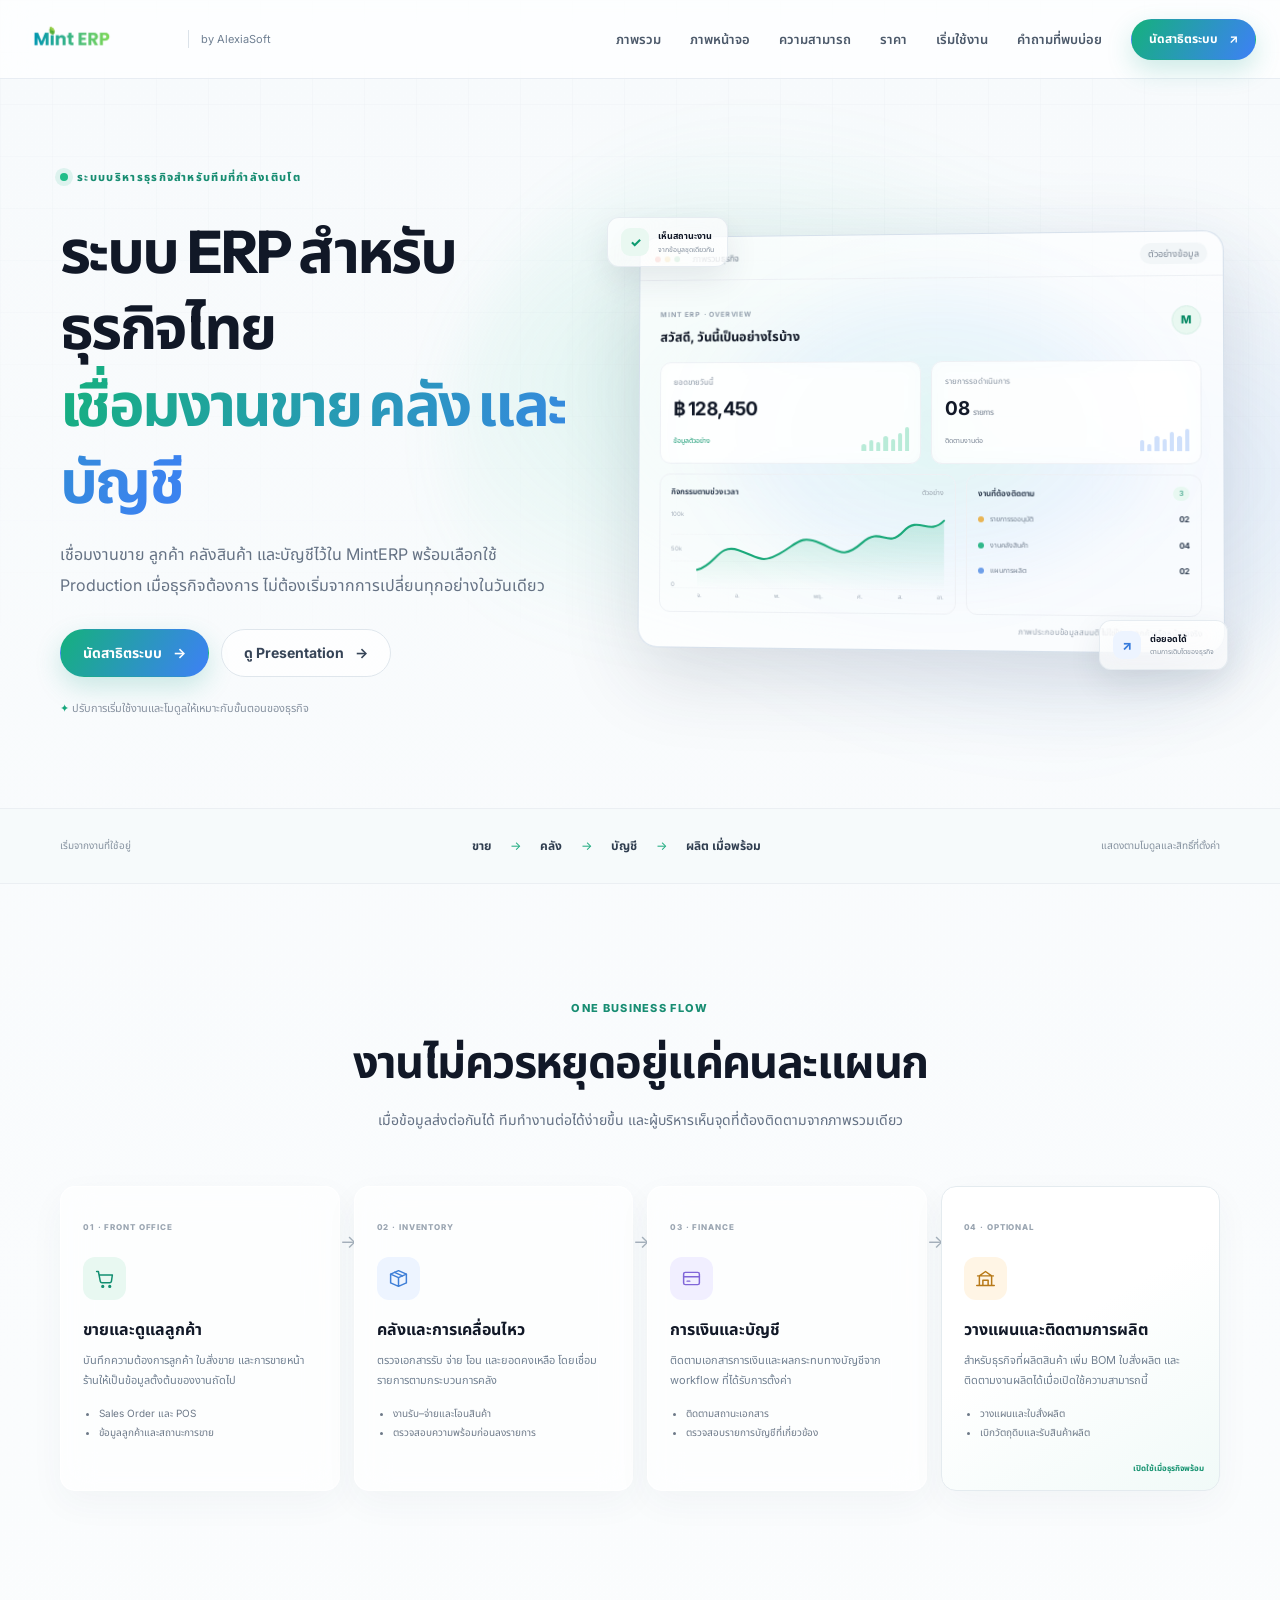
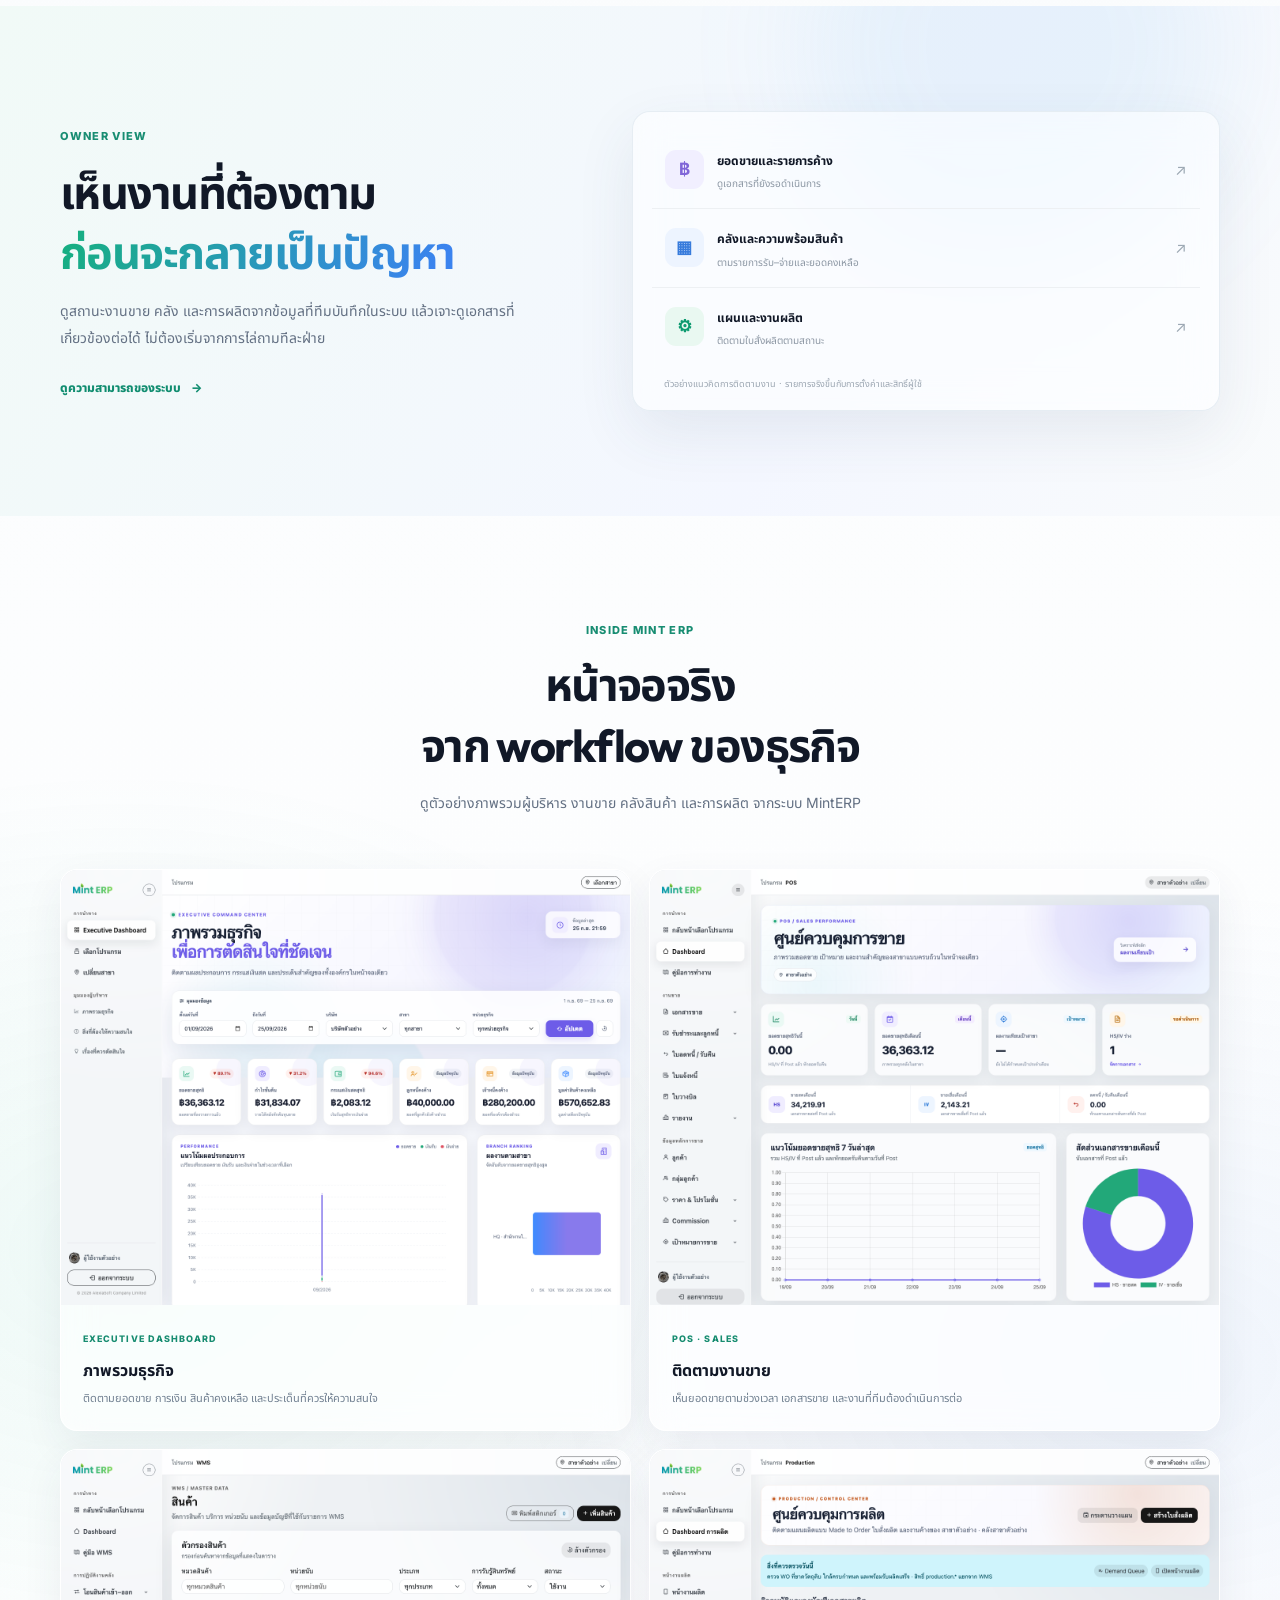
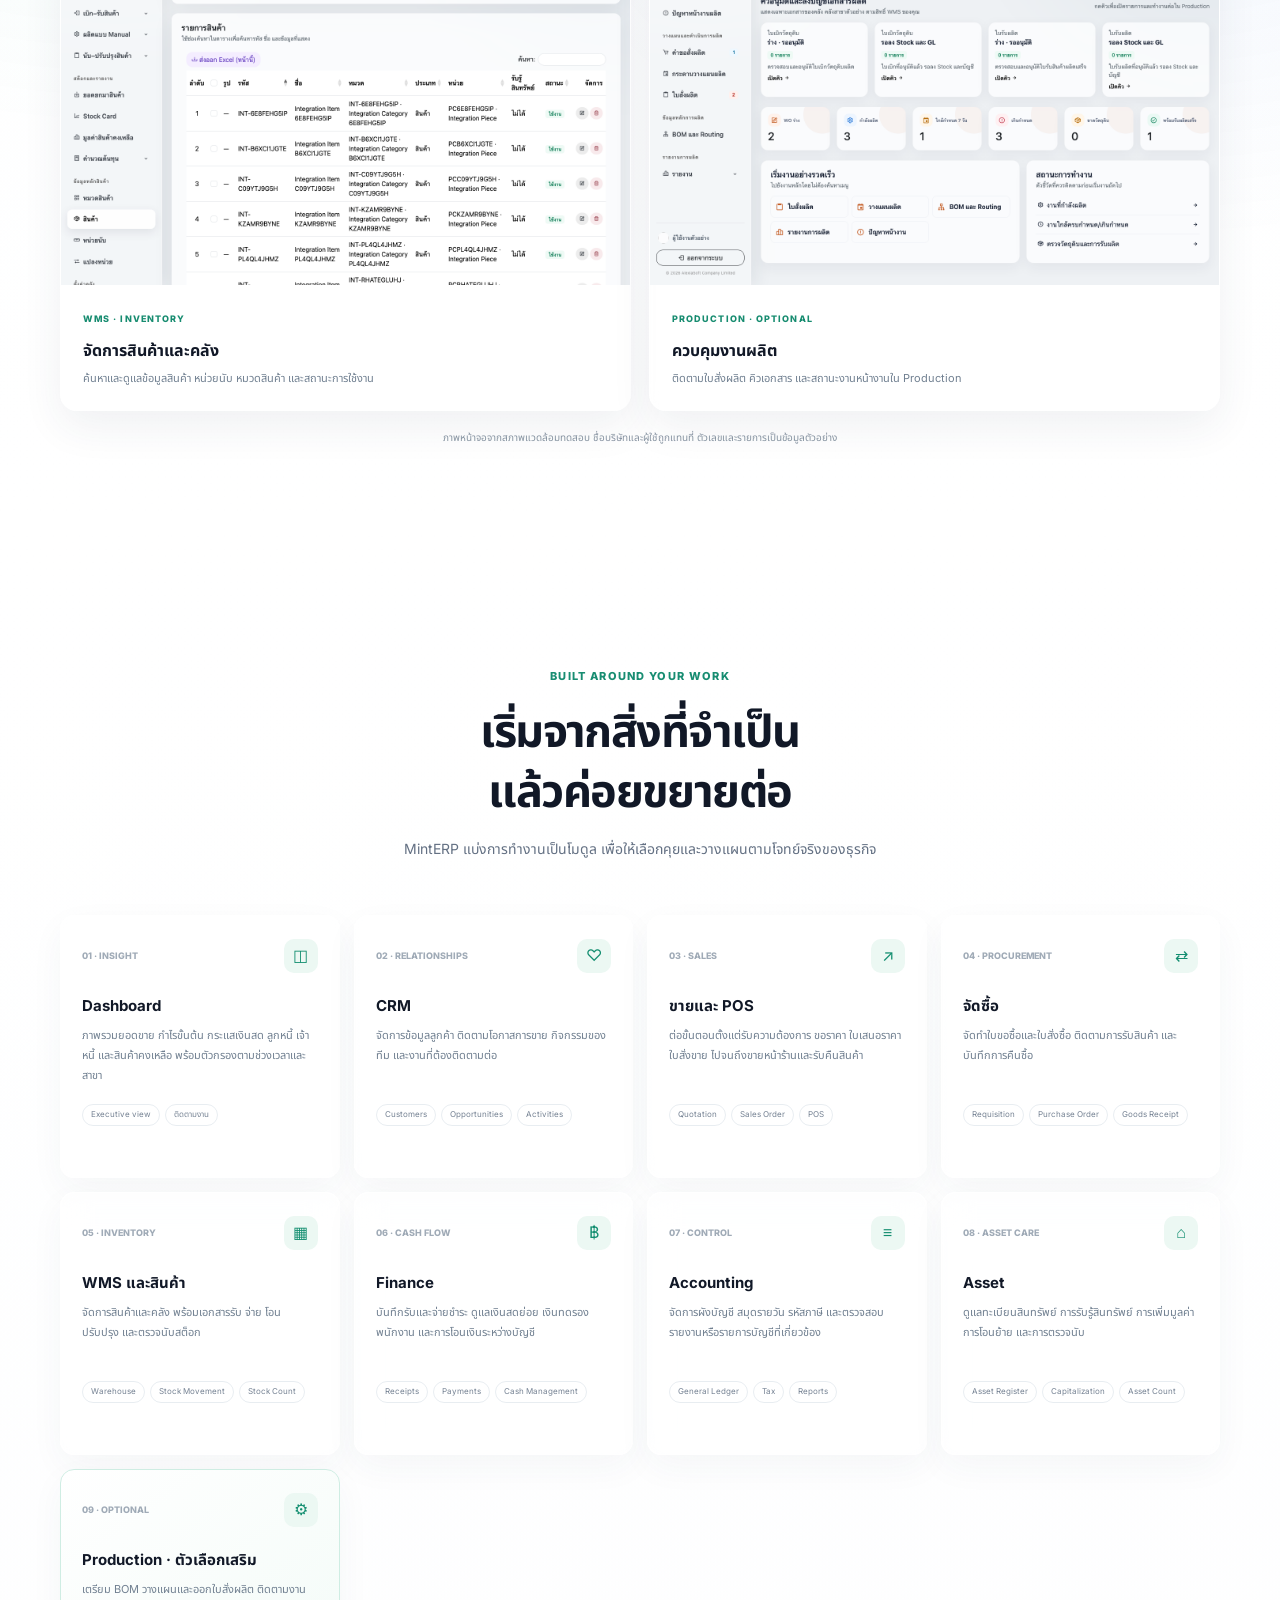
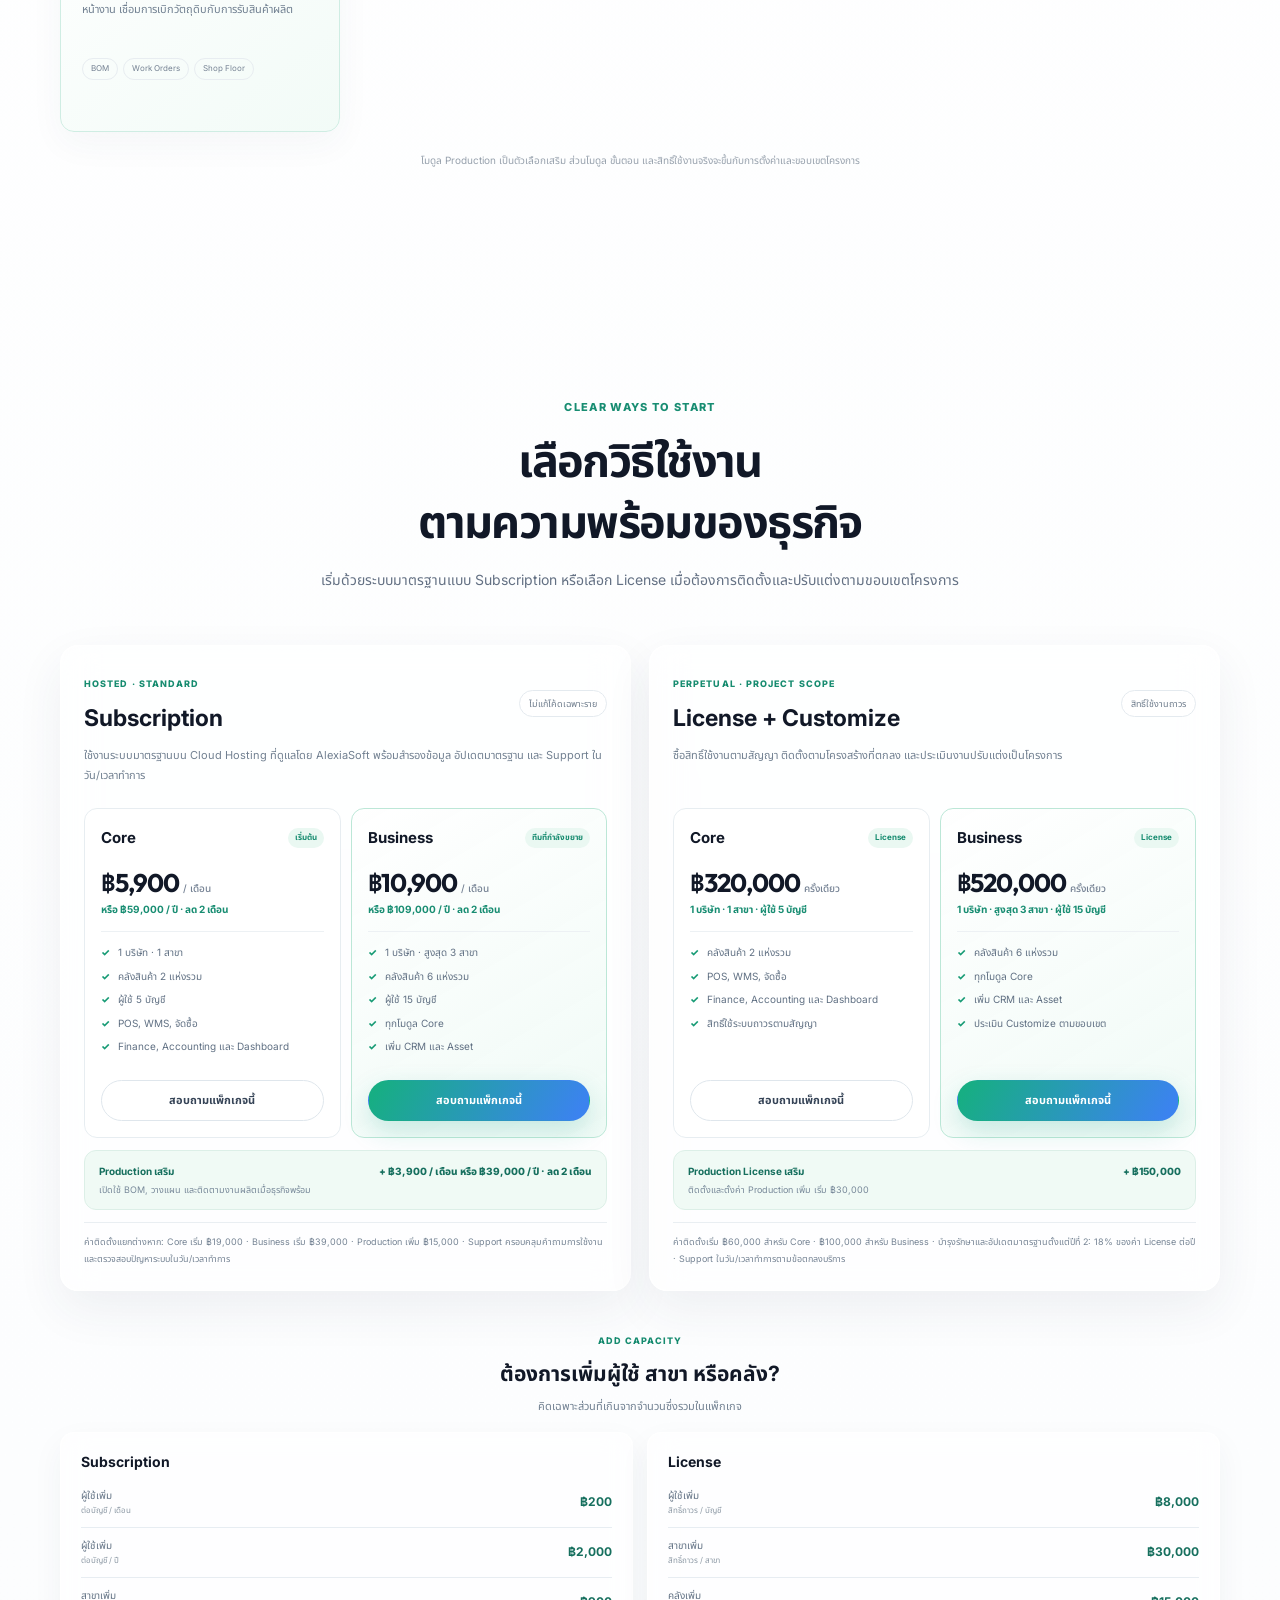
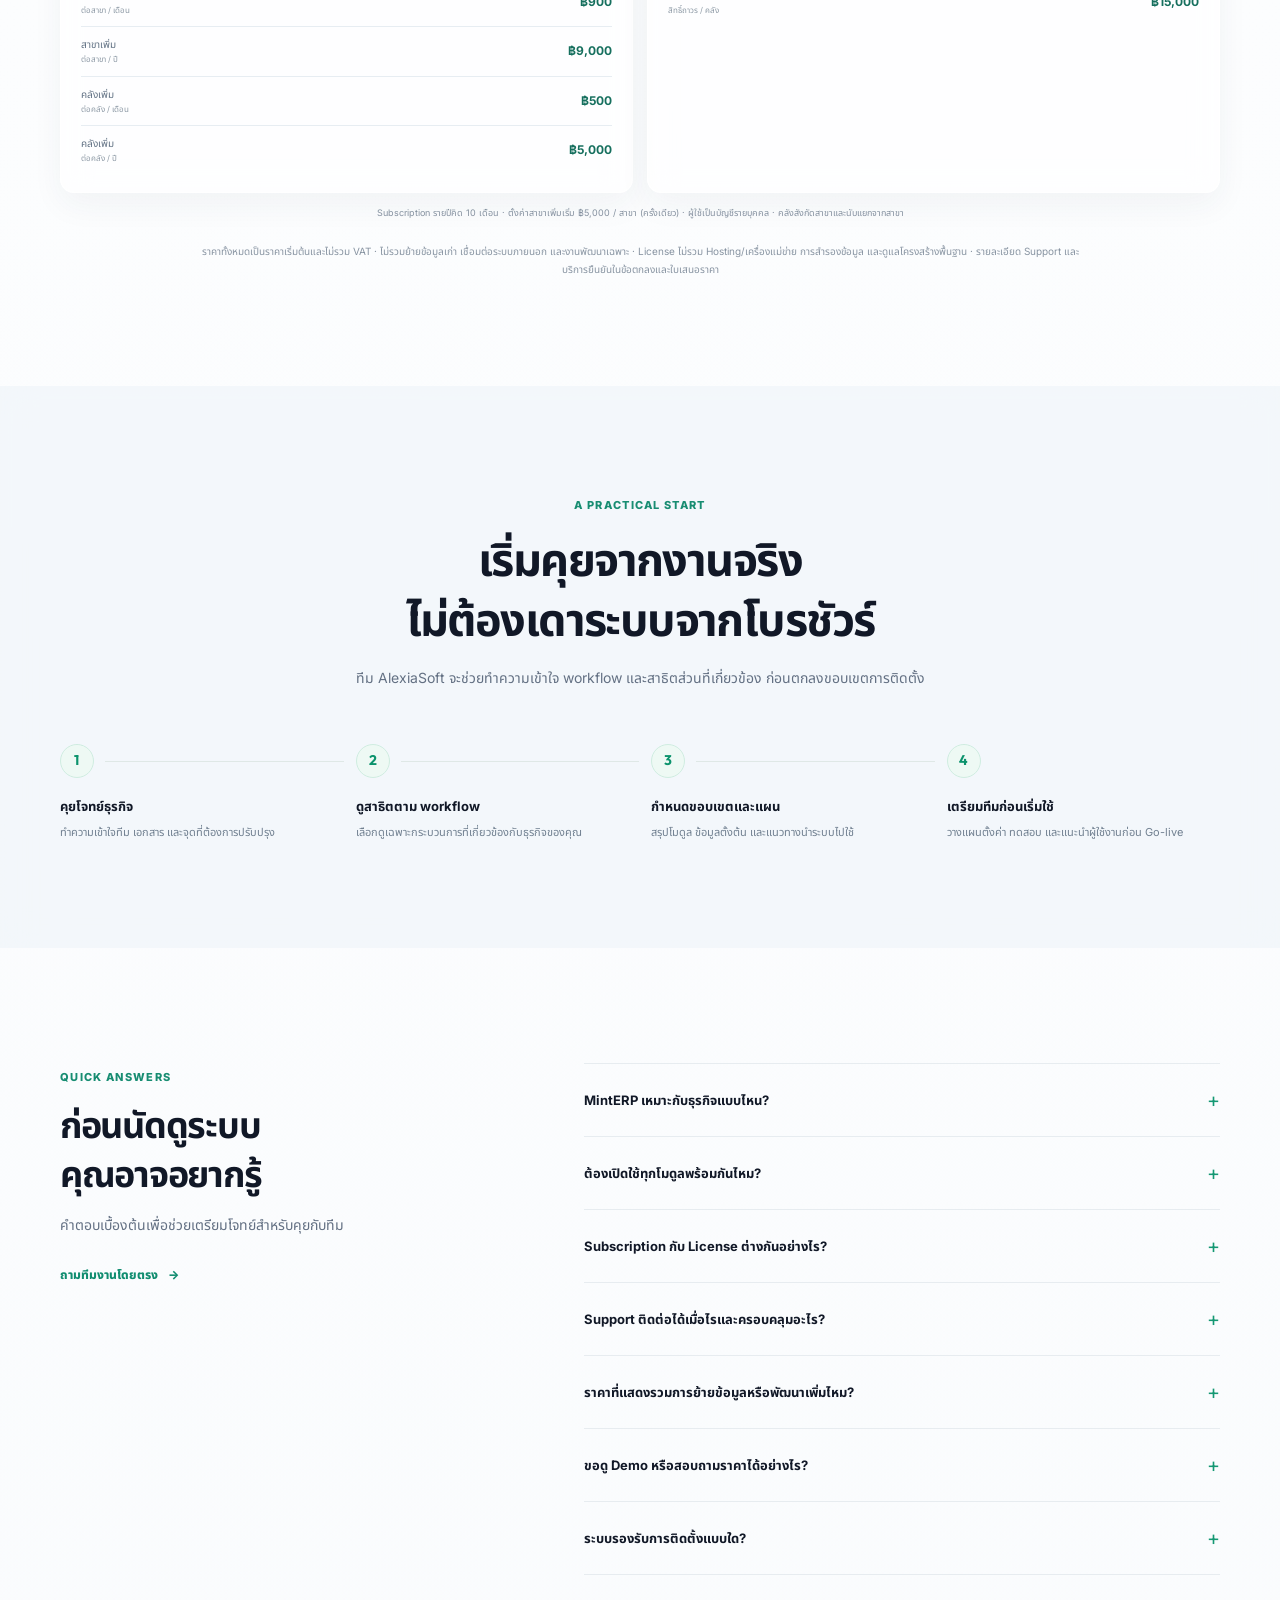
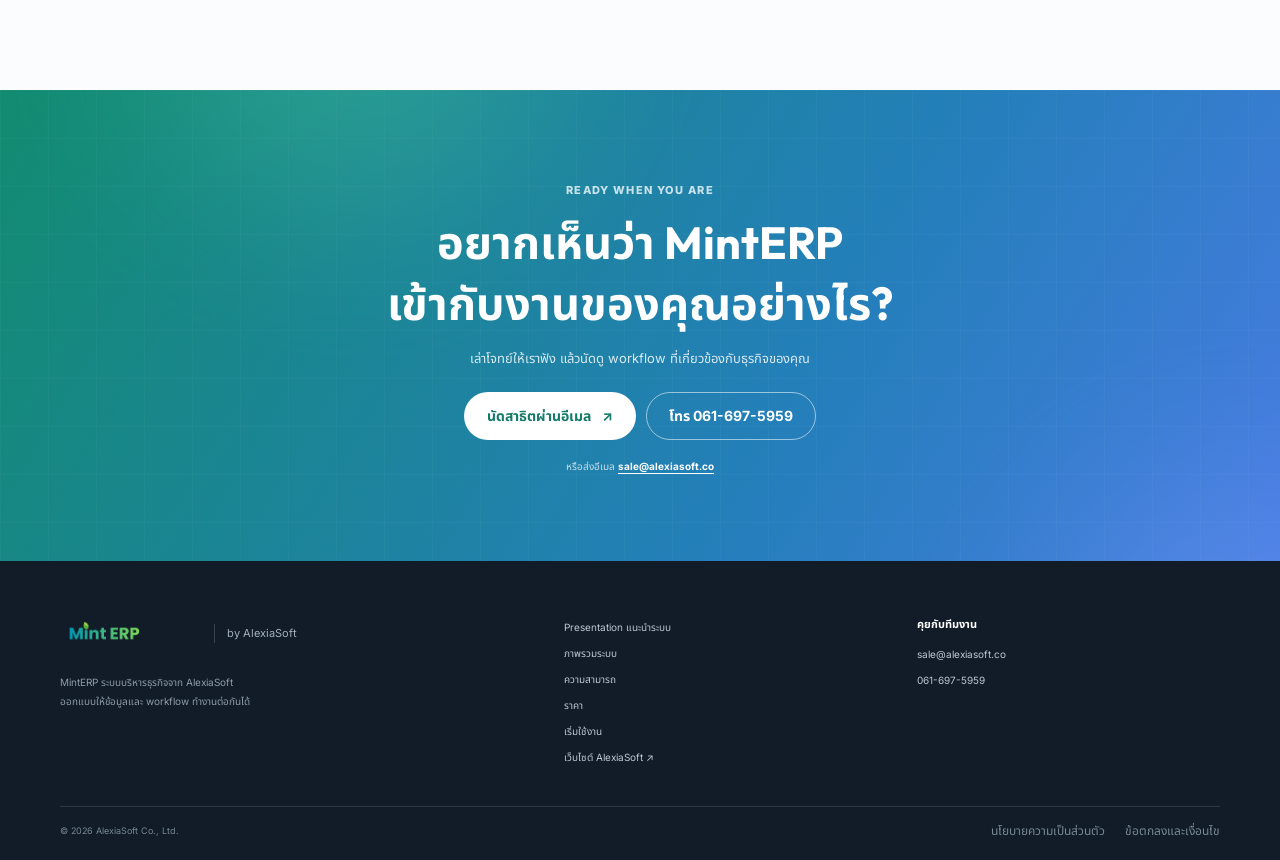
==== commit d7a31aa8: "Test Hook" ====
--- a/index.html
+++ b/index.html
@@ -1,60 +1,69 @@
 <!doctype html>
 <html lang="th-TH">
+
 <head>
   <meta charset="utf-8">
   <meta name="viewport" content="width=device-width, initial-scale=1">
   <meta name="theme-color" content="#f7fafc">
   <meta name="robots" content="index,follow,max-image-preview:large">
   <title>MintERP ระบบ ERP สำหรับธุรกิจไทย | POS คลัง บัญชี</title>
-  <meta name="description" content="MintERP โดย AlexiaSoft ระบบ ERP สำหรับธุรกิจไทย เชื่อม POS งานขาย จัดซื้อ คลังสินค้า และบัญชี พร้อม CRM, Asset และ Production ที่เลือกเปิดใช้ได้">
+  <meta name="description"
+    content="MintERP โดย AlexiaSoft ระบบ ERP สำหรับธุรกิจไทย เชื่อม POS งานขาย จัดซื้อ คลังสินค้า และบัญชี พร้อม CRM, Asset และ Production ที่เลือกเปิดใช้ได้">
   <link rel="canonical" href="https://minterp.alexiasoft.co/">
   <meta property="og:type" content="website">
   <meta property="og:locale" content="th_TH">
   <meta property="og:site_name" content="MintERP by AlexiaSoft">
   <meta property="og:url" content="https://minterp.alexiasoft.co/">
   <meta property="og:title" content="MintERP | ระบบ ERP สำหรับธุรกิจไทย">
-  <meta property="og:description" content="เชื่อม POS งานขาย จัดซื้อ คลังสินค้า และบัญชี พร้อมเลือกใช้ CRM, Asset และ Production ตามความพร้อมของธุรกิจ">
+  <meta property="og:description"
+    content="เชื่อม POS งานขาย จัดซื้อ คลังสินค้า และบัญชี พร้อมเลือกใช้ CRM, Asset และ Production ตามความพร้อมของธุรกิจ">
   <link rel="icon" type="image/svg+xml" href="assets/images/favicon.svg">
   <link rel="icon" type="image/png" href="assets/images/favicon-32.png">
   <link rel="apple-touch-icon" sizes="192x192" href="assets/images/mint-icon-192.png">
   <script type="application/ld+json">
-  {
-    "@context": "https://schema.org",
-    "@graph": [
-      {
-        "@type": "Organization",
-        "@id": "https://alexiasoft.co/#organization",
-        "name": "AlexiaSoft Company Limited",
-        "url": "https://alexiasoft.co/",
-        "email": "sale@alexiasoft.co",
-        "telephone": "+66-61-697-5959"
-      },
-      {
-        "@type": "WebSite",
-        "@id": "https://minterp.alexiasoft.co/#website",
-        "url": "https://minterp.alexiasoft.co/",
-        "name": "MintERP by AlexiaSoft",
-        "inLanguage": "th-TH",
-        "publisher": { "@id": "https://alexiasoft.co/#organization" }
-      },
-      {
-        "@type": "SoftwareApplication",
-        "name": "MintERP",
-        "url": "https://minterp.alexiasoft.co/",
-        "applicationCategory": "BusinessApplication",
-        "operatingSystem": "Web",
-        "inLanguage": "th-TH",
-        "description": "ระบบ ERP สำหรับธุรกิจไทย เชื่อมงานขาย POS จัดซื้อ คลังสินค้า บัญชี และโมดูลเสริมตามการใช้งาน",
-        "provider": { "@id": "https://alexiasoft.co/#organization" }
-      }
-    ]
-  }
+    {
+      "@context": "https://schema.org",
+      "@graph": [{
+          "@type": "Organization",
+          "@id": "https://alexiasoft.co/#organization",
+          "name": "AlexiaSoft Company Limited",
+          "url": "https://alexiasoft.co/",
+          "email": "sale@alexiasoft.co",
+          "telephone": "+66-61-697-5959"
+        },
+        {
+          "@type": "WebSite",
+          "@id": "https://minterp.alexiasoft.co/#website",
+          "url": "https://minterp.alexiasoft.co/",
+          "name": "MintERP by AlexiaSoft",
+          "inLanguage": "th-TH",
+          "publisher": {
+            "@id": "https://alexiasoft.co/#organization"
+          }
+        },
+        {
+          "@type": "SoftwareApplication",
+          "name": "MintERP",
+          "url": "https://minterp.alexiasoft.co/",
+          "applicationCategory": "BusinessApplication",
+          "operatingSystem": "Web",
+          "inLanguage": "th-TH",
+          "description": "ระบบ ERP สำหรับธุรกิจไทย เชื่อมงานขาย POS จัดซื้อ คลังสินค้า บัญชี และโมดูลเสริมตามการใช้งาน",
+          "provider": {
+            "@id": "https://alexiasoft.co/#organization"
+          }
+        }
+      ]
+    }
   </script>
   <link rel="preconnect" href="https://fonts.googleapis.com">
   <link rel="preconnect" href="https://fonts.gstatic.com" crossorigin>
-  <link href="https://fonts.googleapis.com/css2?family=Inter:wght@400;500;600;700;800&family=Noto+Sans+Thai:wght@400;500;600;700;800&family=Outfit:wght@500;600;700;800&display=swap" rel="stylesheet">
+  <link
+    href="https://fonts.googleapis.com/css2?family=Inter:wght@400;500;600;700;800&family=Noto+Sans+Thai:wght@400;500;600;700;800&family=Outfit:wght@500;600;700;800&display=swap"
+    rel="stylesheet">
   <link rel="stylesheet" href="assets/css/styles.css">
 </head>
+
 <body>
   <header class="site-header" id="top">
     <div class="nav-wrap">
@@ -72,7 +81,8 @@
         <a href="#pricing">ราคา</a>
         <a href="#getting-started">เริ่มใช้งาน</a>
         <a href="#faq">คำถามที่พบบ่อย</a>
-        <a class="button button-small button-primary nav-cta" href="#contact">นัดสาธิตระบบ <span aria-hidden="true">↗</span></a>
+        <a class="button button-small button-primary nav-cta" href="#contact">นัดสาธิตระบบ <span
+            aria-hidden="true">↗</span></a>
       </nav>
     </div>
   </header>
@@ -82,9 +92,10 @@
       <div class="hero-copy reveal">
         <div class="eyebrow"><span class="eyebrow-dot"></span> ระบบบริหารธุรกิจสำหรับทีมที่กำลังเติบโต</div>
         <h1>ระบบ ERP สำหรับธุรกิจไทย<br><span class="gradient-text">เชื่อมงานขาย คลัง และบัญชี</span></h1>
-        <p class="hero-lead">เชื่อมงานขาย ลูกค้า คลังสินค้า และบัญชีไว้ใน MintERP พร้อมเลือกใช้ Production เมื่อธุรกิจต้องการ ไม่ต้องเริ่มจากการเปลี่ยนทุกอย่างในวันเดียว</p>
+        <p class="hero-lead">เชื่อมงานขาย ลูกค้า คลังสินค้า และบัญชีไว้ใน MintERP พร้อมเลือกใช้ Production
+          เมื่อธุรกิจต้องการ ไม่ต้องเริ่มจากการเปลี่ยนทุกอย่างในวันเดียว</p>
         <div class="hero-actions">
-          <a class="button button-primary" href="#contact">ขอนัดสาธิตระบบ <span aria-hidden="true">→</span></a>
+          <a class="button button-primary" href="#contact">นัดสาธิตระบบ <span aria-hidden="true">→</span></a>
           <a class="button button-quiet" href="/presentation/">ดู Presentation <span aria-hidden="true">→</span></a>
         </div>
         <p class="hero-note"><span aria-hidden="true">✦</span> ปรับการเริ่มใช้งานและโมดูลให้เหมาะกับขั้นตอนของธุรกิจ</p>
@@ -99,146 +110,508 @@
             <span class="window-period">ตัวอย่างข้อมูล</span>
           </div>
           <div class="dashboard-content">
-            <div class="dashboard-heading"><div><span class="mini-label">MINT ERP · OVERVIEW</span><h2>สวัสดี, วันนี้เป็นอย่างไรบ้าง</h2></div><div class="avatar">M</div></div>
+            <div class="dashboard-heading">
+              <div><span class="mini-label">MINT ERP · OVERVIEW</span>
+                <h2>สวัสดี, วันนี้เป็นอย่างไรบ้าง</h2>
+              </div>
+              <div class="avatar">M</div>
+            </div>
             <div class="metric-grid">
-              <article class="metric-card"><span>ยอดขายวันนี้</span><strong>฿ 128,450</strong><small class="metric-up">ข้อมูลตัวอย่าง</small><div class="metric-spark spark-green"><i></i><i></i><i></i><i></i><i></i><i></i><i></i></div></article>
-              <article class="metric-card"><span>รายการรอดำเนินการ</span><strong>08 <small>รายการ</small></strong><small class="metric-neutral">ติดตามงานต่อ</small><div class="metric-spark spark-blue"><i></i><i></i><i></i><i></i><i></i><i></i><i></i></div></article>
+              <article class="metric-card"><span>ยอดขายวันนี้</span><strong>฿ 128,450</strong><small
+                  class="metric-up">ข้อมูลตัวอย่าง</small>
+                <div class="metric-spark spark-green"><i></i><i></i><i></i><i></i><i></i><i></i><i></i></div>
+              </article>
+              <article class="metric-card"><span>รายการรอดำเนินการ</span><strong>08 <small>รายการ</small></strong><small
+                  class="metric-neutral">ติดตามงานต่อ</small>
+                <div class="metric-spark spark-blue"><i></i><i></i><i></i><i></i><i></i><i></i><i></i></div>
+              </article>
             </div>
             <div class="dashboard-lower">
-              <div class="chart-card"><div class="chart-title"><strong>กิจกรรมตามช่วงเวลา</strong><span>ตัวอย่าง</span></div><div class="chart-area"><div class="chart-y"><span>100k</span><span>50k</span><span>0</span></div><svg viewBox="0 0 360 112" role="img" aria-label="กราฟตัวอย่างแนวโน้มกิจกรรม"><defs><linearGradient id="chart-fill" x1="0" x2="0" y1="0" y2="1"><stop offset="0" stop-color="#28bd83" stop-opacity=".22"/><stop offset="1" stop-color="#28bd83" stop-opacity="0"/></linearGradient></defs><path d="M0 86 C28 79 31 47 61 57 S94 77 121 62 S151 34 180 46 S215 69 242 45 S278 54 301 29 S337 36 360 13 V112 H0Z" fill="url(#chart-fill)"/><path d="M0 86 C28 79 31 47 61 57 S94 77 121 62 S151 34 180 46 S215 69 242 45 S278 54 301 29 S337 36 360 13" fill="none" stroke="#19a879" stroke-width="3" stroke-linecap="round"/></svg></div><div class="chart-x"><span>จ.</span><span>อ.</span><span>พ.</span><span>พฤ.</span><span>ศ.</span><span>ส.</span><span>อา.</span></div></div>
-              <div class="work-card"><div class="chart-title"><strong>งานที่ต้องติดตาม</strong><span class="count-pill">3</span></div><div class="work-row"><i class="work-dot dot-amber"></i><span>รายการรออนุมัติ</span><b>02</b></div><div class="work-row"><i class="work-dot dot-green"></i><span>งานคลังสินค้า</span><b>04</b></div><div class="work-row"><i class="work-dot dot-blue"></i><span>แผนการผลิต</span><b>02</b></div></div>
+              <div class="chart-card">
+                <div class="chart-title"><strong>กิจกรรมตามช่วงเวลา</strong><span>ตัวอย่าง</span></div>
+                <div class="chart-area">
+                  <div class="chart-y"><span>100k</span><span>50k</span><span>0</span></div><svg viewBox="0 0 360 112"
+                    role="img" aria-label="กราฟตัวอย่างแนวโน้มกิจกรรม">
+                    <defs>
+                      <linearGradient id="chart-fill" x1="0" x2="0" y1="0" y2="1">
+                        <stop offset="0" stop-color="#28bd83" stop-opacity=".22" />
+                        <stop offset="1" stop-color="#28bd83" stop-opacity="0" />
+                      </linearGradient>
+                    </defs>
+                    <path
+                      d="M0 86 C28 79 31 47 61 57 S94 77 121 62 S151 34 180 46 S215 69 242 45 S278 54 301 29 S337 36 360 13 V112 H0Z"
+                      fill="url(#chart-fill)" />
+                    <path
+                      d="M0 86 C28 79 31 47 61 57 S94 77 121 62 S151 34 180 46 S215 69 242 45 S278 54 301 29 S337 36 360 13"
+                      fill="none" stroke="#19a879" stroke-width="3" stroke-linecap="round" />
+                  </svg>
+                </div>
+                <div class="chart-x">
+                  <span>จ.</span><span>อ.</span><span>พ.</span><span>พฤ.</span><span>ศ.</span><span>ส.</span><span>อา.</span>
+                </div>
+              </div>
+              <div class="work-card">
+                <div class="chart-title"><strong>งานที่ต้องติดตาม</strong><span class="count-pill">3</span></div>
+                <div class="work-row"><i class="work-dot dot-amber"></i><span>รายการรออนุมัติ</span><b>02</b></div>
+                <div class="work-row"><i class="work-dot dot-green"></i><span>งานคลังสินค้า</span><b>04</b></div>
+                <div class="work-row"><i class="work-dot dot-blue"></i><span>แผนการผลิต</span><b>02</b></div>
+              </div>
             </div>
             <p class="demo-disclaimer">ภาพประกอบข้อมูลสมมติ ไม่ใช่ข้อมูลลูกค้าหรือหน้าจอจริง</p>
           </div>
         </div>
-        <div class="float-chip chip-one"><span class="chip-icon green-icon">✓</span><span><b>เห็นสถานะงาน</b><small>จากข้อมูลชุดเดียวกัน</small></span></div>
-        <div class="float-chip chip-two"><span class="chip-icon blue-icon">↗</span><span><b>ต่อยอดได้</b><small>ตามการเติบโตของธุรกิจ</small></span></div>
+        <div class="float-chip chip-one"><span
+            class="chip-icon green-icon">✓</span><span><b>เห็นสถานะงาน</b><small>จากข้อมูลชุดเดียวกัน</small></span>
+        </div>
+        <div class="float-chip chip-two"><span
+            class="chip-icon blue-icon">↗</span><span><b>ต่อยอดได้</b><small>ตามการเติบโตของธุรกิจ</small></span></div>
       </div>
     </section>
 
     <section class="trust-strip" aria-label="กลุ่มงานที่ MintERP ช่วยเชื่อม">
-      <div class="section-shell trust-inner"><span>เริ่มจากงานที่ใช้อยู่</span><div><b>ขาย</b><i>→</i><b>คลัง</b><i>→</i><b>บัญชี</b><i class="optional-arrow">→</i><b class="optional">ผลิต เมื่อพร้อม</b></div><span class="trust-caption">แสดงตามโมดูลและสิทธิ์ที่ตั้งค่า</span></div>
+      <div class="section-shell trust-inner"><span>เริ่มจากงานที่ใช้อยู่</span>
+        <div><b>ขาย</b><i>→</i><b>คลัง</b><i>→</i><b>บัญชี</b><i class="optional-arrow">→</i><b class="optional">ผลิต
+            เมื่อพร้อม</b></div><span class="trust-caption">แสดงตามโมดูลและสิทธิ์ที่ตั้งค่า</span>
+      </div>
     </section>
 
     <section class="section section-shell workflow-section" id="workflow">
-      <div class="section-heading reveal"><span class="eyebrow">ONE BUSINESS FLOW</span><h2>งานไม่ควรหยุดอยู่<br class="mobile-break">แค่คนละแผนก</h2><p>เมื่อข้อมูลส่งต่อกันได้ ทีมทำงานต่อได้ง่ายขึ้น และผู้บริหารเห็นจุดที่ต้องติดตามจากภาพรวมเดียว</p></div>
+      <div class="section-heading reveal"><span class="eyebrow">ONE BUSINESS FLOW</span>
+        <h2>งานไม่ควรหยุดอยู่<br class="mobile-break">แค่คนละแผนก</h2>
+        <p>เมื่อข้อมูลส่งต่อกันได้ ทีมทำงานต่อได้ง่ายขึ้น และผู้บริหารเห็นจุดที่ต้องติดตามจากภาพรวมเดียว</p>
+      </div>
       <div class="flow-grid">
-        <article class="flow-card reveal"><span class="flow-step">01 · FRONT OFFICE</span><div class="flow-icon icon-mint"><svg viewBox="0 0 24 24" aria-hidden="true"><path d="M3 4h2l2.2 11.2a2 2 0 0 0 2 1.6h8.7a2 2 0 0 0 2-1.6L21 8H6"/><circle cx="10" cy="21" r="1"/><circle cx="18" cy="21" r="1"/></svg></div><h3>ขายและดูแลลูกค้า</h3><p>บันทึกความต้องการลูกค้า ใบสั่งขาย และการขายหน้าร้านให้เป็นข้อมูลตั้งต้นของงานถัดไป</p><ul><li>Sales Order และ POS</li><li>ข้อมูลลูกค้าและสถานะการขาย</li></ul></article>
-        <article class="flow-card reveal"><span class="flow-step">02 · INVENTORY</span><div class="flow-icon icon-blue"><svg viewBox="0 0 24 24" aria-hidden="true"><path d="m3 7 9-4 9 4-9 4-9-4Z"/><path d="M3 7v10l9 4 9-4V7M12 11v10M7.5 5l9 4"/></svg></div><h3>คลังและการเคลื่อนไหว</h3><p>ตรวจเอกสารรับ จ่าย โอน และยอดคงเหลือ โดยเชื่อมรายการตามกระบวนการคลัง</p><ul><li>งานรับ–จ่ายและโอนสินค้า</li><li>ตรวจสอบความพร้อมก่อนลงรายการ</li></ul></article>
-        <article class="flow-card reveal"><span class="flow-step">03 · FINANCE</span><div class="flow-icon icon-purple"><svg viewBox="0 0 24 24" aria-hidden="true"><rect x="3" y="5" width="18" height="14" rx="2"/><path d="M3 10h18M7 15h3"/></svg></div><h3>การเงินและบัญชี</h3><p>ติดตามเอกสารการเงินและผลกระทบทางบัญชีจาก workflow ที่ได้รับการตั้งค่า</p><ul><li>ติดตามสถานะเอกสาร</li><li>ตรวจสอบรายการบัญชีที่เกี่ยวข้อง</li></ul></article>
-        <article class="flow-card flow-optional reveal"><span class="flow-step">04 · OPTIONAL</span><div class="flow-icon icon-amber"><svg viewBox="0 0 24 24" aria-hidden="true"><path d="M2 20h20M5 20V9l7-5 7 5v11M9 20v-6h6v6M3 9h18"/></svg></div><h3>วางแผนและติดตามการผลิต</h3><p>สำหรับธุรกิจที่ผลิตสินค้า เพิ่ม BOM ใบสั่งผลิต และติดตามงานผลิตได้เมื่อเปิดใช้ความสามารถนี้</p><ul><li>วางแผนและใบสั่งผลิต</li><li>เบิกวัตถุดิบและรับสินค้าผลิต</li></ul><span class="optional-tag">เปิดใช้เมื่อธุรกิจพร้อม</span></article>
+        <article class="flow-card reveal"><span class="flow-step">01 · FRONT OFFICE</span>
+          <div class="flow-icon icon-mint"><svg viewBox="0 0 24 24" aria-hidden="true">
+              <path d="M3 4h2l2.2 11.2a2 2 0 0 0 2 1.6h8.7a2 2 0 0 0 2-1.6L21 8H6" />
+              <circle cx="10" cy="21" r="1" />
+              <circle cx="18" cy="21" r="1" /></svg></div>
+          <h3>ขายและดูแลลูกค้า</h3>
+          <p>บันทึกความต้องการลูกค้า ใบสั่งขาย และการขายหน้าร้านให้เป็นข้อมูลตั้งต้นของงานถัดไป</p>
+          <ul>
+            <li>Sales Order และ POS</li>
+            <li>ข้อมูลลูกค้าและสถานะการขาย</li>
+          </ul>
+        </article>
+        <article class="flow-card reveal"><span class="flow-step">02 · INVENTORY</span>
+          <div class="flow-icon icon-blue"><svg viewBox="0 0 24 24" aria-hidden="true">
+              <path d="m3 7 9-4 9 4-9 4-9-4Z" />
+              <path d="M3 7v10l9 4 9-4V7M12 11v10M7.5 5l9 4" /></svg></div>
+          <h3>คลังและการเคลื่อนไหว</h3>
+          <p>ตรวจเอกสารรับ จ่าย โอน และยอดคงเหลือ โดยเชื่อมรายการตามกระบวนการคลัง</p>
+          <ul>
+            <li>งานรับ–จ่ายและโอนสินค้า</li>
+            <li>ตรวจสอบความพร้อมก่อนลงรายการ</li>
+          </ul>
+        </article>
+        <article class="flow-card reveal"><span class="flow-step">03 · FINANCE</span>
+          <div class="flow-icon icon-purple"><svg viewBox="0 0 24 24" aria-hidden="true">
+              <rect x="3" y="5" width="18" height="14" rx="2" />
+              <path d="M3 10h18M7 15h3" /></svg></div>
+          <h3>การเงินและบัญชี</h3>
+          <p>ติดตามเอกสารการเงินและผลกระทบทางบัญชีจาก workflow ที่ได้รับการตั้งค่า</p>
+          <ul>
+            <li>ติดตามสถานะเอกสาร</li>
+            <li>ตรวจสอบรายการบัญชีที่เกี่ยวข้อง</li>
+          </ul>
+        </article>
+        <article class="flow-card flow-optional reveal"><span class="flow-step">04 · OPTIONAL</span>
+          <div class="flow-icon icon-amber"><svg viewBox="0 0 24 24" aria-hidden="true">
+              <path d="M2 20h20M5 20V9l7-5 7 5v11M9 20v-6h6v6M3 9h18" /></svg></div>
+          <h3>วางแผนและติดตามการผลิต</h3>
+          <p>สำหรับธุรกิจที่ผลิตสินค้า เพิ่ม BOM ใบสั่งผลิต และติดตามงานผลิตได้เมื่อเปิดใช้ความสามารถนี้</p>
+          <ul>
+            <li>วางแผนและใบสั่งผลิต</li>
+            <li>เบิกวัตถุดิบและรับสินค้าผลิต</li>
+          </ul><span class="optional-tag">เปิดใช้เมื่อธุรกิจพร้อม</span>
+        </article>
       </div>
     </section>
 
     <section class="owner-section">
       <div class="section-shell owner-inner">
-        <div class="owner-copy reveal"><span class="eyebrow">OWNER VIEW</span><h2>เห็นงานที่ต้องตาม<br><span class="gradient-text">ก่อนจะกลายเป็นปัญหา</span></h2><p>ดูสถานะงานขาย คลัง และการผลิตจากข้อมูลที่ทีมบันทึกในระบบ แล้วเจาะดูเอกสารที่เกี่ยวข้องต่อได้ ไม่ต้องเริ่มจากการไล่ถามทีละฝ่าย</p><a class="text-link" href="#features">ดูความสามารถของระบบ <span aria-hidden="true">→</span></a></div>
+        <div class="owner-copy reveal"><span class="eyebrow">OWNER VIEW</span>
+          <h2>เห็นงานที่ต้องตาม<br><span class="gradient-text">ก่อนจะกลายเป็นปัญหา</span></h2>
+          <p>ดูสถานะงานขาย คลัง และการผลิตจากข้อมูลที่ทีมบันทึกในระบบ แล้วเจาะดูเอกสารที่เกี่ยวข้องต่อได้
+            ไม่ต้องเริ่มจากการไล่ถามทีละฝ่าย</p><a class="text-link" href="#features">ดูความสามารถของระบบ <span
+              aria-hidden="true">→</span></a>
+        </div>
         <div class="owner-panels reveal">
-          <article class="owner-panel"><div class="owner-panel-icon purple-icon">฿</div><div><strong>ยอดขายและรายการค้าง</strong><p>ดูเอกสารที่ยังรอดำเนินการ</p></div><span class="panel-arrow">↗</span></article>
-          <article class="owner-panel"><div class="owner-panel-icon blue-icon">▦</div><div><strong>คลังและความพร้อมสินค้า</strong><p>ตามรายการรับ–จ่ายและยอดคงเหลือ</p></div><span class="panel-arrow">↗</span></article>
-          <article class="owner-panel"><div class="owner-panel-icon green-icon">⚙</div><div><strong>แผนและงานผลิต</strong><p>ติดตามใบสั่งผลิตตามสถานะ</p></div><span class="panel-arrow">↗</span></article>
+          <article class="owner-panel">
+            <div class="owner-panel-icon purple-icon">฿</div>
+            <div><strong>ยอดขายและรายการค้าง</strong>
+              <p>ดูเอกสารที่ยังรอดำเนินการ</p>
+            </div><span class="panel-arrow">↗</span>
+          </article>
+          <article class="owner-panel">
+            <div class="owner-panel-icon blue-icon">▦</div>
+            <div><strong>คลังและความพร้อมสินค้า</strong>
+              <p>ตามรายการรับ–จ่ายและยอดคงเหลือ</p>
+            </div><span class="panel-arrow">↗</span>
+          </article>
+          <article class="owner-panel">
+            <div class="owner-panel-icon green-icon">⚙</div>
+            <div><strong>แผนและงานผลิต</strong>
+              <p>ติดตามใบสั่งผลิตตามสถานะ</p>
+            </div><span class="panel-arrow">↗</span>
+          </article>
           <div class="owner-footnote">ตัวอย่างแนวคิดการติดตามงาน · รายการจริงขึ้นกับการตั้งค่าและสิทธิ์ผู้ใช้</div>
         </div>
       </div>
     </section>
 
     <section class="section section-shell screens-section" id="screens">
-      <div class="section-heading reveal"><span class="eyebrow">INSIDE MINT ERP</span><h2>หน้าจอจริง<br>จาก workflow ของธุรกิจ</h2><p>ดูตัวอย่างภาพรวมผู้บริหาร งานขาย คลังสินค้า และการผลิต จากระบบ MintERP</p></div>
+      <div class="section-heading reveal"><span class="eyebrow">INSIDE MINT ERP</span>
+        <h2>หน้าจอจริง<br>จาก workflow ของธุรกิจ</h2>
+        <p>ดูตัวอย่างภาพรวมผู้บริหาร งานขาย คลังสินค้า และการผลิต จากระบบ MintERP</p>
+      </div>
       <div class="screen-grid">
-        <figure class="screen-card reveal"><a class="screen-preview" href="assets/images/screenshots/dashboard.png" target="_blank" rel="noopener noreferrer" aria-label="เปิดภาพหน้าจอ Dashboard ขนาดเต็ม"><img src="assets/images/screenshots/dashboard.png" width="1440" height="1100" loading="lazy" alt="หน้าจอ Dashboard แสดงตัวชี้วัดธุรกิจและกราฟ"></a><figcaption><span class="screen-module">EXECUTIVE DASHBOARD</span><h3>ภาพรวมธุรกิจ</h3><p>ติดตามยอดขาย การเงิน สินค้าคงเหลือ และประเด็นที่ควรให้ความสนใจ</p></figcaption></figure>
-        <figure class="screen-card reveal"><a class="screen-preview" href="assets/images/screenshots/pos.png" target="_blank" rel="noopener noreferrer" aria-label="เปิดภาพหน้าจอ POS ขนาดเต็ม"><img src="assets/images/screenshots/pos.png" width="1440" height="1100" loading="lazy" alt="หน้าจอ POS แสดงยอดขายและรายการที่รอดำเนินการ"></a><figcaption><span class="screen-module">POS · SALES</span><h3>ติดตามงานขาย</h3><p>เห็นยอดขายตามช่วงเวลา เอกสารขาย และงานที่ทีมต้องดำเนินการต่อ</p></figcaption></figure>
-        <figure class="screen-card reveal"><a class="screen-preview" href="assets/images/screenshots/wms-items.png" target="_blank" rel="noopener noreferrer" aria-label="เปิดภาพหน้าจอรายการสินค้า WMS ขนาดเต็ม"><img src="assets/images/screenshots/wms-items.png" width="1440" height="1100" loading="lazy" alt="หน้าจอรายการสินค้าและตัวกรองในโมดูล WMS"></a><figcaption><span class="screen-module">WMS · INVENTORY</span><h3>จัดการสินค้าและคลัง</h3><p>ค้นหาและดูแลข้อมูลสินค้า หน่วยนับ หมวดสินค้า และสถานะการใช้งาน</p></figcaption></figure>
-        <figure class="screen-card reveal"><a class="screen-preview" href="assets/images/screenshots/production.png" target="_blank" rel="noopener noreferrer" aria-label="เปิดภาพหน้าจอ Production ขนาดเต็ม"><img src="assets/images/screenshots/production.png" width="1440" height="1100" loading="lazy" alt="หน้าจอ Production Control Center แสดงคิวและสถานะงานผลิต"></a><figcaption><span class="screen-module">PRODUCTION · OPTIONAL</span><h3>ควบคุมงานผลิต</h3><p>ติดตามใบสั่งผลิต คิวเอกสาร และสถานะงานหน้างานใน Production</p></figcaption></figure>
-      </div>
-      <p class="screen-disclaimer">ภาพหน้าจอจากสภาพแวดล้อมทดสอบ ชื่อบริษัทและผู้ใช้ถูกแทนที่ ตัวเลขและรายการเป็นข้อมูลตัวอย่าง</p>
+        <figure class="screen-card reveal"><a class="screen-preview" href="assets/images/screenshots/dashboard.png"
+            target="_blank" rel="noopener noreferrer" aria-label="เปิดภาพหน้าจอ Dashboard ขนาดเต็ม"><img
+              src="assets/images/screenshots/dashboard.png" width="1440" height="1100" loading="lazy"
+              alt="หน้าจอ Dashboard แสดงตัวชี้วัดธุรกิจและกราฟ"></a>
+          <figcaption><span class="screen-module">EXECUTIVE DASHBOARD</span>
+            <h3>ภาพรวมธุรกิจ</h3>
+            <p>ติดตามยอดขาย การเงิน สินค้าคงเหลือ และประเด็นที่ควรให้ความสนใจ</p>
+          </figcaption>
+        </figure>
+        <figure class="screen-card reveal"><a class="screen-preview" href="assets/images/screenshots/pos.png"
+            target="_blank" rel="noopener noreferrer" aria-label="เปิดภาพหน้าจอ POS ขนาดเต็ม"><img
+              src="assets/images/screenshots/pos.png" width="1440" height="1100" loading="lazy"
+              alt="หน้าจอ POS แสดงยอดขายและรายการที่รอดำเนินการ"></a>
+          <figcaption><span class="screen-module">POS · SALES</span>
+            <h3>ติดตามงานขาย</h3>
+            <p>เห็นยอดขายตามช่วงเวลา เอกสารขาย และงานที่ทีมต้องดำเนินการต่อ</p>
+          </figcaption>
+        </figure>
+        <figure class="screen-card reveal"><a class="screen-preview" href="assets/images/screenshots/wms-items.png"
+            target="_blank" rel="noopener noreferrer" aria-label="เปิดภาพหน้าจอรายการสินค้า WMS ขนาดเต็ม"><img
+              src="assets/images/screenshots/wms-items.png" width="1440" height="1100" loading="lazy"
+              alt="หน้าจอรายการสินค้าและตัวกรองในโมดูล WMS"></a>
+          <figcaption><span class="screen-module">WMS · INVENTORY</span>
+            <h3>จัดการสินค้าและคลัง</h3>
+            <p>ค้นหาและดูแลข้อมูลสินค้า หน่วยนับ หมวดสินค้า และสถานะการใช้งาน</p>
+          </figcaption>
+        </figure>
+        <figure class="screen-card reveal"><a class="screen-preview" href="assets/images/screenshots/production.png"
+            target="_blank" rel="noopener noreferrer" aria-label="เปิดภาพหน้าจอ Production ขนาดเต็ม"><img
+              src="assets/images/screenshots/production.png" width="1440" height="1100" loading="lazy"
+              alt="หน้าจอ Production Control Center แสดงคิวและสถานะงานผลิต"></a>
+          <figcaption><span class="screen-module">PRODUCTION · OPTIONAL</span>
+            <h3>ควบคุมงานผลิต</h3>
+            <p>ติดตามใบสั่งผลิต คิวเอกสาร และสถานะงานหน้างานใน Production</p>
+          </figcaption>
+        </figure>
+      </div>
+      <p class="screen-disclaimer">ภาพหน้าจอจากสภาพแวดล้อมทดสอบ ชื่อบริษัทและผู้ใช้ถูกแทนที่
+        ตัวเลขและรายการเป็นข้อมูลตัวอย่าง</p>
     </section>
 
     <section class="section section-shell features-section" id="features">
-      <div class="section-heading reveal"><span class="eyebrow">BUILT AROUND YOUR WORK</span><h2>เริ่มจากสิ่งที่จำเป็น<br>แล้วค่อยขยายต่อ</h2><p>MintERP แบ่งการทำงานเป็นโมดูล เพื่อให้เลือกคุยและวางแผนตามโจทย์จริงของธุรกิจ</p></div>
+      <div class="section-heading reveal"><span class="eyebrow">BUILT AROUND YOUR WORK</span>
+        <h2>เริ่มจากสิ่งที่จำเป็น<br>แล้วค่อยขยายต่อ</h2>
+        <p>MintERP แบ่งการทำงานเป็นโมดูล เพื่อให้เลือกคุยและวางแผนตามโจทย์จริงของธุรกิจ</p>
+      </div>
       <div class="feature-grid">
-        <article class="feature-card reveal"><div class="feature-top"><span class="feature-number">01 · INSIGHT</span><span class="feature-symbol">◫</span></div><h3>Dashboard</h3><p>ภาพรวมยอดขาย กำไรขั้นต้น กระแสเงินสด ลูกหนี้ เจ้าหนี้ และสินค้าคงเหลือ พร้อมตัวกรองตามช่วงเวลาและสาขา</p><div class="feature-tags"><span>Executive view</span><span>ติดตามงาน</span></div></article>
-        <article class="feature-card reveal"><div class="feature-top"><span class="feature-number">02 · RELATIONSHIPS</span><span class="feature-symbol">♡</span></div><h3>CRM</h3><p>จัดการข้อมูลลูกค้า ติดตามโอกาสการขาย กิจกรรมของทีม และงานที่ต้องติดตามต่อ</p><div class="feature-tags"><span>Customers</span><span>Opportunities</span><span>Activities</span></div></article>
-        <article class="feature-card reveal"><div class="feature-top"><span class="feature-number">03 · SALES</span><span class="feature-symbol">↗</span></div><h3>ขายและ POS</h3><p>ต่อขั้นตอนตั้งแต่รับความต้องการ ขอราคา ใบเสนอราคา ใบสั่งขาย ไปจนถึงขายหน้าร้านและรับคืนสินค้า</p><div class="feature-tags"><span>Quotation</span><span>Sales Order</span><span>POS</span></div></article>
-        <article class="feature-card reveal"><div class="feature-top"><span class="feature-number">04 · PROCUREMENT</span><span class="feature-symbol">⇄</span></div><h3>จัดซื้อ</h3><p>จัดทำใบขอซื้อและใบสั่งซื้อ ติดตามการรับสินค้า และบันทึกการคืนซื้อ</p><div class="feature-tags"><span>Requisition</span><span>Purchase Order</span><span>Goods Receipt</span></div></article>
-        <article class="feature-card reveal"><div class="feature-top"><span class="feature-number">05 · INVENTORY</span><span class="feature-symbol">▦</span></div><h3>WMS และสินค้า</h3><p>จัดการสินค้าและคลัง พร้อมเอกสารรับ จ่าย โอน ปรับปรุง และตรวจนับสต็อก</p><div class="feature-tags"><span>Warehouse</span><span>Stock Movement</span><span>Stock Count</span></div></article>
-        <article class="feature-card reveal"><div class="feature-top"><span class="feature-number">06 · CASH FLOW</span><span class="feature-symbol">฿</span></div><h3>Finance</h3><p>บันทึกรับและจ่ายชำระ ดูแลเงินสดย่อย เงินทดรองพนักงาน และการโอนเงินระหว่างบัญชี</p><div class="feature-tags"><span>Receipts</span><span>Payments</span><span>Cash Management</span></div></article>
-        <article class="feature-card reveal"><div class="feature-top"><span class="feature-number">07 · CONTROL</span><span class="feature-symbol">≡</span></div><h3>Accounting</h3><p>จัดการผังบัญชี สมุดรายวัน รหัสภาษี และตรวจสอบรายงานหรือรายการบัญชีที่เกี่ยวข้อง</p><div class="feature-tags"><span>General Ledger</span><span>Tax</span><span>Reports</span></div></article>
-        <article class="feature-card reveal"><div class="feature-top"><span class="feature-number">08 · ASSET CARE</span><span class="feature-symbol">⌂</span></div><h3>Asset</h3><p>ดูแลทะเบียนสินทรัพย์ การรับรู้สินทรัพย์ การเพิ่มมูลค่า การโอนย้าย และการตรวจนับ</p><div class="feature-tags"><span>Asset Register</span><span>Capitalization</span><span>Asset Count</span></div></article>
-        <article class="feature-card feature-card-highlight reveal"><div class="feature-top"><span class="feature-number">09 · OPTIONAL</span><span class="feature-symbol">⚙</span></div><h3>Production · ตัวเลือกเสริม</h3><p>เตรียม BOM วางแผนและออกใบสั่งผลิต ติดตามงานหน้างาน เชื่อมการเบิกวัตถุดิบกับการรับสินค้าผลิต</p><div class="feature-tags"><span>BOM</span><span>Work Orders</span><span>Shop Floor</span></div></article>
-      </div>
-      <p class="feature-disclaimer">โมดูล Production เป็นตัวเลือกเสริม ส่วนโมดูล ขั้นตอน และสิทธิ์ใช้งานจริงจะขึ้นกับการตั้งค่าและขอบเขตโครงการ</p>
+        <article class="feature-card reveal">
+          <div class="feature-top"><span class="feature-number">01 · INSIGHT</span><span class="feature-symbol">◫</span>
+          </div>
+          <h3>Dashboard</h3>
+          <p>ภาพรวมยอดขาย กำไรขั้นต้น กระแสเงินสด ลูกหนี้ เจ้าหนี้ และสินค้าคงเหลือ พร้อมตัวกรองตามช่วงเวลาและสาขา</p>
+          <div class="feature-tags"><span>Executive view</span><span>ติดตามงาน</span></div>
+        </article>
+        <article class="feature-card reveal">
+          <div class="feature-top"><span class="feature-number">02 · RELATIONSHIPS</span><span
+              class="feature-symbol">♡</span></div>
+          <h3>CRM</h3>
+          <p>จัดการข้อมูลลูกค้า ติดตามโอกาสการขาย กิจกรรมของทีม และงานที่ต้องติดตามต่อ</p>
+          <div class="feature-tags"><span>Customers</span><span>Opportunities</span><span>Activities</span></div>
+        </article>
+        <article class="feature-card reveal">
+          <div class="feature-top"><span class="feature-number">03 · SALES</span><span class="feature-symbol">↗</span>
+          </div>
+          <h3>ขายและ POS</h3>
+          <p>ต่อขั้นตอนตั้งแต่รับความต้องการ ขอราคา ใบเสนอราคา ใบสั่งขาย ไปจนถึงขายหน้าร้านและรับคืนสินค้า</p>
+          <div class="feature-tags"><span>Quotation</span><span>Sales Order</span><span>POS</span></div>
+        </article>
+        <article class="feature-card reveal">
+          <div class="feature-top"><span class="feature-number">04 · PROCUREMENT</span><span
+              class="feature-symbol">⇄</span></div>
+          <h3>จัดซื้อ</h3>
+          <p>จัดทำใบขอซื้อและใบสั่งซื้อ ติดตามการรับสินค้า และบันทึกการคืนซื้อ</p>
+          <div class="feature-tags"><span>Requisition</span><span>Purchase Order</span><span>Goods Receipt</span></div>
+        </article>
+        <article class="feature-card reveal">
+          <div class="feature-top"><span class="feature-number">05 · INVENTORY</span><span
+              class="feature-symbol">▦</span></div>
+          <h3>WMS และสินค้า</h3>
+          <p>จัดการสินค้าและคลัง พร้อมเอกสารรับ จ่าย โอน ปรับปรุง และตรวจนับสต็อก</p>
+          <div class="feature-tags"><span>Warehouse</span><span>Stock Movement</span><span>Stock Count</span></div>
+        </article>
+        <article class="feature-card reveal">
+          <div class="feature-top"><span class="feature-number">06 · CASH FLOW</span><span
+              class="feature-symbol">฿</span></div>
+          <h3>Finance</h3>
+          <p>บันทึกรับและจ่ายชำระ ดูแลเงินสดย่อย เงินทดรองพนักงาน และการโอนเงินระหว่างบัญชี</p>
+          <div class="feature-tags"><span>Receipts</span><span>Payments</span><span>Cash Management</span></div>
+        </article>
+        <article class="feature-card reveal">
+          <div class="feature-top"><span class="feature-number">07 · CONTROL</span><span class="feature-symbol">≡</span>
+          </div>
+          <h3>Accounting</h3>
+          <p>จัดการผังบัญชี สมุดรายวัน รหัสภาษี และตรวจสอบรายงานหรือรายการบัญชีที่เกี่ยวข้อง</p>
+          <div class="feature-tags"><span>General Ledger</span><span>Tax</span><span>Reports</span></div>
+        </article>
+        <article class="feature-card reveal">
+          <div class="feature-top"><span class="feature-number">08 · ASSET CARE</span><span
+              class="feature-symbol">⌂</span></div>
+          <h3>Asset</h3>
+          <p>ดูแลทะเบียนสินทรัพย์ การรับรู้สินทรัพย์ การเพิ่มมูลค่า การโอนย้าย และการตรวจนับ</p>
+          <div class="feature-tags"><span>Asset Register</span><span>Capitalization</span><span>Asset Count</span></div>
+        </article>
+        <article class="feature-card feature-card-highlight reveal">
+          <div class="feature-top"><span class="feature-number">09 · OPTIONAL</span><span
+              class="feature-symbol">⚙</span></div>
+          <h3>Production · ตัวเลือกเสริม</h3>
+          <p>เตรียม BOM วางแผนและออกใบสั่งผลิต ติดตามงานหน้างาน เชื่อมการเบิกวัตถุดิบกับการรับสินค้าผลิต</p>
+          <div class="feature-tags"><span>BOM</span><span>Work Orders</span><span>Shop Floor</span></div>
+        </article>
+      </div>
+      <p class="feature-disclaimer">โมดูล Production เป็นตัวเลือกเสริม ส่วนโมดูล ขั้นตอน
+        และสิทธิ์ใช้งานจริงจะขึ้นกับการตั้งค่าและขอบเขตโครงการ</p>
     </section>
 
     <section class="section section-shell pricing-section" id="pricing">
-      <div class="section-heading reveal"><span class="eyebrow">CLEAR WAYS TO START</span><h2>เลือกวิธีใช้งาน<br>ตามความพร้อมของธุรกิจ</h2><p>เริ่มด้วยระบบมาตรฐานแบบ Subscription หรือเลือก License เมื่อต้องการติดตั้งและปรับแต่งตามขอบเขตโครงการ</p></div>
+      <div class="section-heading reveal"><span class="eyebrow">CLEAR WAYS TO START</span>
+        <h2>เลือกวิธีใช้งาน<br>ตามความพร้อมของธุรกิจ</h2>
+        <p>เริ่มด้วยระบบมาตรฐานแบบ Subscription หรือเลือก License เมื่อต้องการติดตั้งและปรับแต่งตามขอบเขตโครงการ</p>
+      </div>
       <div class="pricing-models">
         <article class="pricing-model reveal">
-          <div class="pricing-model-header"><div><span class="pricing-kicker">HOSTED · STANDARD</span><h3>Subscription</h3></div><span class="pricing-label">ไม่แก้โค้ดเฉพาะราย</span></div>
-          <p class="pricing-intro">ใช้งานระบบมาตรฐานบน Cloud Hosting ที่ดูแลโดย AlexiaSoft พร้อมสำรองข้อมูล อัปเดตมาตรฐาน และ Support ในวัน/เวลาทำการ</p>
+          <div class="pricing-model-header">
+            <div><span class="pricing-kicker">HOSTED · STANDARD</span>
+              <h3>Subscription</h3>
+            </div><span class="pricing-label">ไม่แก้โค้ดเฉพาะราย</span>
+          </div>
+          <p class="pricing-intro">ใช้งานระบบมาตรฐานบน Cloud Hosting ที่ดูแลโดย AlexiaSoft พร้อมสำรองข้อมูล
+            อัปเดตมาตรฐาน และ Support ในวัน/เวลาทำการ</p>
           <div class="pricing-plans">
-            <article class="price-plan"><div class="price-plan-title"><h4>Core</h4><span>เริ่มต้น</span></div><p class="price-amount">฿5,900 <small>/ เดือน</small></p><p class="price-annual">หรือ ฿59,000 / ปี · ลด 2 เดือน</p><ul><li>1 บริษัท · 1 สาขา</li><li>คลังสินค้า 2 แห่งรวม</li><li>ผู้ใช้ 5 บัญชี</li><li>POS, WMS, จัดซื้อ</li><li>Finance, Accounting และ Dashboard</li></ul><a class="button button-quiet" href="mailto:sale@alexiasoft.co?subject=สอบถาม%20MintERP%20Subscription%20Core">สอบถามแพ็กเกจนี้</a></article>
-            <article class="price-plan price-plan-featured"><div class="price-plan-title"><h4>Business</h4><span>ทีมที่กำลังขยาย</span></div><p class="price-amount">฿10,900 <small>/ เดือน</small></p><p class="price-annual">หรือ ฿109,000 / ปี · ลด 2 เดือน</p><ul><li>1 บริษัท · สูงสุด 3 สาขา</li><li>คลังสินค้า 6 แห่งรวม</li><li>ผู้ใช้ 15 บัญชี</li><li>ทุกโมดูล Core</li><li>เพิ่ม CRM และ Asset</li></ul><a class="button button-primary" href="mailto:sale@alexiasoft.co?subject=สอบถาม%20MintERP%20Subscription%20Business">สอบถามแพ็กเกจนี้</a></article>
-          </div>
-          <div class="pricing-addon"><b>Production เสริม</b><span>+ ฿3,900 / เดือน หรือ ฿39,000 / ปี · ลด 2 เดือน</span><small>เปิดใช้ BOM, วางแผน และติดตามงานผลิตเมื่อธุรกิจพร้อม</small></div>
-          <p class="pricing-includes">ค่าติดตั้งแยกต่างหาก: Core เริ่ม ฿19,000 · Business เริ่ม ฿39,000 · Production เพิ่ม ฿15,000 · Support ครอบคลุมคำถามการใช้งานและตรวจสอบปัญหาระบบในวัน/เวลาทำการ</p>
+            <article class="price-plan">
+              <div class="price-plan-title">
+                <h4>Core</h4><span>เริ่มต้น</span>
+              </div>
+              <p class="price-amount">฿5,900 <small>/ เดือน</small></p>
+              <p class="price-annual">หรือ ฿59,000 / ปี · ลด 2 เดือน</p>
+              <ul>
+                <li>1 บริษัท · 1 สาขา</li>
+                <li>คลังสินค้า 2 แห่งรวม</li>
+                <li>ผู้ใช้ 5 บัญชี</li>
+                <li>POS, WMS, จัดซื้อ</li>
+                <li>Finance, Accounting และ Dashboard</li>
+              </ul><a class="button button-quiet"
+                href="mailto:sale@alexiasoft.co?subject=สอบถาม%20MintERP%20Subscription%20Core">สอบถามแพ็กเกจนี้</a>
+            </article>
+            <article class="price-plan price-plan-featured">
+              <div class="price-plan-title">
+                <h4>Business</h4><span>ทีมที่กำลังขยาย</span>
+              </div>
+              <p class="price-amount">฿10,900 <small>/ เดือน</small></p>
+              <p class="price-annual">หรือ ฿109,000 / ปี · ลด 2 เดือน</p>
+              <ul>
+                <li>1 บริษัท · สูงสุด 3 สาขา</li>
+                <li>คลังสินค้า 6 แห่งรวม</li>
+                <li>ผู้ใช้ 15 บัญชี</li>
+                <li>ทุกโมดูล Core</li>
+                <li>เพิ่ม CRM และ Asset</li>
+              </ul><a class="button button-primary"
+                href="mailto:sale@alexiasoft.co?subject=สอบถาม%20MintERP%20Subscription%20Business">สอบถามแพ็กเกจนี้</a>
+            </article>
+          </div>
+          <div class="pricing-addon"><b>Production เสริม</b><span>+ ฿3,900 / เดือน หรือ ฿39,000 / ปี · ลด 2
+              เดือน</span><small>เปิดใช้ BOM, วางแผน และติดตามงานผลิตเมื่อธุรกิจพร้อม</small></div>
+          <p class="pricing-includes">ค่าติดตั้งแยกต่างหาก: Core เริ่ม ฿19,000 · Business เริ่ม ฿39,000 · Production
+            เพิ่ม ฿15,000 · Support ครอบคลุมคำถามการใช้งานและตรวจสอบปัญหาระบบในวัน/เวลาทำการ</p>
         </article>
         <article class="pricing-model reveal">
-          <div class="pricing-model-header"><div><span class="pricing-kicker">PERPETUAL · PROJECT SCOPE</span><h3>License + Customize</h3></div><span class="pricing-label">สิทธิ์ใช้งานถาวร</span></div>
-          <p class="pricing-intro">ซื้อสิทธิ์ใช้งานตามสัญญา ติดตั้งตามโครงสร้างที่ตกลง และประเมินงานปรับแต่งเป็นโครงการ</p>
+          <div class="pricing-model-header">
+            <div><span class="pricing-kicker">PERPETUAL · PROJECT SCOPE</span>
+              <h3>License + Customize</h3>
+            </div><span class="pricing-label">สิทธิ์ใช้งานถาวร</span>
+          </div>
+          <p class="pricing-intro">ซื้อสิทธิ์ใช้งานตามสัญญา ติดตั้งตามโครงสร้างที่ตกลง และประเมินงานปรับแต่งเป็นโครงการ
+          </p>
           <div class="pricing-plans">
-            <article class="price-plan"><div class="price-plan-title"><h4>Core</h4><span>License</span></div><p class="price-amount">฿320,000 <small>ครั้งเดียว</small></p><p class="price-annual">1 บริษัท · 1 สาขา · ผู้ใช้ 5 บัญชี</p><ul><li>คลังสินค้า 2 แห่งรวม</li><li>POS, WMS, จัดซื้อ</li><li>Finance, Accounting และ Dashboard</li><li>สิทธิ์ใช้ระบบถาวรตามสัญญา</li></ul><a class="button button-quiet" href="mailto:sale@alexiasoft.co?subject=สอบถาม%20MintERP%20Core%20License">สอบถามแพ็กเกจนี้</a></article>
-            <article class="price-plan price-plan-featured"><div class="price-plan-title"><h4>Business</h4><span>License</span></div><p class="price-amount">฿520,000 <small>ครั้งเดียว</small></p><p class="price-annual">1 บริษัท · สูงสุด 3 สาขา · ผู้ใช้ 15 บัญชี</p><ul><li>คลังสินค้า 6 แห่งรวม</li><li>ทุกโมดูล Core</li><li>เพิ่ม CRM และ Asset</li><li>ประเมิน Customize ตามขอบเขต</li></ul><a class="button button-primary" href="mailto:sale@alexiasoft.co?subject=สอบถาม%20MintERP%20Business%20License">สอบถามแพ็กเกจนี้</a></article>
-          </div>
-          <div class="pricing-addon"><b>Production License เสริม</b><span>+ ฿150,000</span><small>ติดตั้งและตั้งค่า Production เพิ่ม เริ่ม ฿30,000</small></div>
-          <p class="pricing-includes">ค่าติดตั้งเริ่ม ฿60,000 สำหรับ Core · ฿100,000 สำหรับ Business · บำรุงรักษาและอัปเดตมาตรฐานตั้งแต่ปีที่ 2: 18% ของค่า License ต่อปี · Support ในวัน/เวลาทำการตามข้อตกลงบริการ</p>
+            <article class="price-plan">
+              <div class="price-plan-title">
+                <h4>Core</h4><span>License</span>
+              </div>
+              <p class="price-amount">฿320,000 <small>ครั้งเดียว</small></p>
+              <p class="price-annual">1 บริษัท · 1 สาขา · ผู้ใช้ 5 บัญชี</p>
+              <ul>
+                <li>คลังสินค้า 2 แห่งรวม</li>
+                <li>POS, WMS, จัดซื้อ</li>
+                <li>Finance, Accounting และ Dashboard</li>
+                <li>สิทธิ์ใช้ระบบถาวรตามสัญญา</li>
+              </ul><a class="button button-quiet"
+                href="mailto:sale@alexiasoft.co?subject=สอบถาม%20MintERP%20Core%20License">สอบถามแพ็กเกจนี้</a>
+            </article>
+            <article class="price-plan price-plan-featured">
+              <div class="price-plan-title">
+                <h4>Business</h4><span>License</span>
+              </div>
+              <p class="price-amount">฿520,000 <small>ครั้งเดียว</small></p>
+              <p class="price-annual">1 บริษัท · สูงสุด 3 สาขา · ผู้ใช้ 15 บัญชี</p>
+              <ul>
+                <li>คลังสินค้า 6 แห่งรวม</li>
+                <li>ทุกโมดูล Core</li>
+                <li>เพิ่ม CRM และ Asset</li>
+                <li>ประเมิน Customize ตามขอบเขต</li>
+              </ul><a class="button button-primary"
+                href="mailto:sale@alexiasoft.co?subject=สอบถาม%20MintERP%20Business%20License">สอบถามแพ็กเกจนี้</a>
+            </article>
+          </div>
+          <div class="pricing-addon"><b>Production License เสริม</b><span>+ ฿150,000</span><small>ติดตั้งและตั้งค่า
+              Production เพิ่ม เริ่ม ฿30,000</small></div>
+          <p class="pricing-includes">ค่าติดตั้งเริ่ม ฿60,000 สำหรับ Core · ฿100,000 สำหรับ Business ·
+            บำรุงรักษาและอัปเดตมาตรฐานตั้งแต่ปีที่ 2: 18% ของค่า License ต่อปี · Support ในวัน/เวลาทำการตามข้อตกลงบริการ
+          </p>
         </article>
       </div>
       <div class="capacity-section">
-        <div class="capacity-heading"><span class="pricing-kicker">ADD CAPACITY</span><h3>ต้องการเพิ่มผู้ใช้ สาขา หรือคลัง?</h3><p>คิดเฉพาะส่วนที่เกินจากจำนวนซึ่งรวมในแพ็กเกจ</p></div>
+        <div class="capacity-heading"><span class="pricing-kicker">ADD CAPACITY</span>
+          <h3>ต้องการเพิ่มผู้ใช้ สาขา หรือคลัง?</h3>
+          <p>คิดเฉพาะส่วนที่เกินจากจำนวนซึ่งรวมในแพ็กเกจ</p>
+        </div>
         <div class="capacity-grid">
-          <article class="capacity-card"><h4>Subscription</h4><div class="capacity-row"><span>ผู้ใช้เพิ่ม <small>ต่อบัญชี / เดือน</small></span><b>฿200</b></div><div class="capacity-row"><span>ผู้ใช้เพิ่ม <small>ต่อบัญชี / ปี</small></span><b>฿2,000</b></div><div class="capacity-row"><span>สาขาเพิ่ม <small>ต่อสาขา / เดือน</small></span><b>฿900</b></div><div class="capacity-row"><span>สาขาเพิ่ม <small>ต่อสาขา / ปี</small></span><b>฿9,000</b></div><div class="capacity-row"><span>คลังเพิ่ม <small>ต่อคลัง / เดือน</small></span><b>฿500</b></div><div class="capacity-row"><span>คลังเพิ่ม <small>ต่อคลัง / ปี</small></span><b>฿5,000</b></div></article>
-          <article class="capacity-card"><h4>License</h4><div class="capacity-row"><span>ผู้ใช้เพิ่ม <small>สิทธิ์ถาวร / บัญชี</small></span><b>฿8,000</b></div><div class="capacity-row"><span>สาขาเพิ่ม <small>สิทธิ์ถาวร / สาขา</small></span><b>฿30,000</b></div><div class="capacity-row"><span>คลังเพิ่ม <small>สิทธิ์ถาวร / คลัง</small></span><b>฿15,000</b></div></article>
-        </div>
-        <p class="capacity-note">Subscription รายปีคิด 10 เดือน · ตั้งค่าสาขาเพิ่มเริ่ม ฿5,000 / สาขา (ครั้งเดียว) · ผู้ใช้เป็นบัญชีรายบุคคล · คลังสังกัดสาขาและนับแยกจากสาขา</p>
-      </div>
-      <p class="pricing-disclaimer">ราคาทั้งหมดเป็นราคาเริ่มต้นและไม่รวม VAT · ไม่รวมย้ายข้อมูลเก่า เชื่อมต่อระบบภายนอก และงานพัฒนาเฉพาะ · License ไม่รวม Hosting/เครื่องแม่ข่าย การสำรองข้อมูล และดูแลโครงสร้างพื้นฐาน · รายละเอียด Support และบริการยืนยันในข้อตกลงและใบเสนอราคา</p>
+          <article class="capacity-card">
+            <h4>Subscription</h4>
+            <div class="capacity-row"><span>ผู้ใช้เพิ่ม <small>ต่อบัญชี / เดือน</small></span><b>฿200</b></div>
+            <div class="capacity-row"><span>ผู้ใช้เพิ่ม <small>ต่อบัญชี / ปี</small></span><b>฿2,000</b></div>
+            <div class="capacity-row"><span>สาขาเพิ่ม <small>ต่อสาขา / เดือน</small></span><b>฿900</b></div>
+            <div class="capacity-row"><span>สาขาเพิ่ม <small>ต่อสาขา / ปี</small></span><b>฿9,000</b></div>
+            <div class="capacity-row"><span>คลังเพิ่ม <small>ต่อคลัง / เดือน</small></span><b>฿500</b></div>
+            <div class="capacity-row"><span>คลังเพิ่ม <small>ต่อคลัง / ปี</small></span><b>฿5,000</b></div>
+          </article>
+          <article class="capacity-card">
+            <h4>License</h4>
+            <div class="capacity-row"><span>ผู้ใช้เพิ่ม <small>สิทธิ์ถาวร / บัญชี</small></span><b>฿8,000</b></div>
+            <div class="capacity-row"><span>สาขาเพิ่ม <small>สิทธิ์ถาวร / สาขา</small></span><b>฿30,000</b></div>
+            <div class="capacity-row"><span>คลังเพิ่ม <small>สิทธิ์ถาวร / คลัง</small></span><b>฿15,000</b></div>
+          </article>
+        </div>
+        <p class="capacity-note">Subscription รายปีคิด 10 เดือน · ตั้งค่าสาขาเพิ่มเริ่ม ฿5,000 / สาขา (ครั้งเดียว) ·
+          ผู้ใช้เป็นบัญชีรายบุคคล · คลังสังกัดสาขาและนับแยกจากสาขา</p>
+      </div>
+      <p class="pricing-disclaimer">ราคาทั้งหมดเป็นราคาเริ่มต้นและไม่รวม VAT · ไม่รวมย้ายข้อมูลเก่า เชื่อมต่อระบบภายนอก
+        และงานพัฒนาเฉพาะ · License ไม่รวม Hosting/เครื่องแม่ข่าย การสำรองข้อมูล และดูแลโครงสร้างพื้นฐาน · รายละเอียด
+        Support และบริการยืนยันในข้อตกลงและใบเสนอราคา</p>
     </section>
 
     <section class="section getting-started" id="getting-started">
       <div class="section-shell">
-        <div class="section-heading reveal"><span class="eyebrow">A PRACTICAL START</span><h2>เริ่มคุยจากงานจริง<br>ไม่ต้องเดาระบบจากโบรชัวร์</h2><p>ทีม AlexiaSoft จะช่วยทำความเข้าใจ workflow และสาธิตส่วนที่เกี่ยวข้อง ก่อนตกลงขอบเขตการติดตั้ง</p></div>
+        <div class="section-heading reveal"><span class="eyebrow">A PRACTICAL START</span>
+          <h2>เริ่มคุยจากงานจริง<br>ไม่ต้องเดาระบบจากโบรชัวร์</h2>
+          <p>ทีม AlexiaSoft จะช่วยทำความเข้าใจ workflow และสาธิตส่วนที่เกี่ยวข้อง ก่อนตกลงขอบเขตการติดตั้ง</p>
+        </div>
         <div class="steps-grid">
-          <article class="step-card reveal"><span>1</span><h3>คุยโจทย์ธุรกิจ</h3><p>ทำความเข้าใจทีม เอกสาร และจุดที่ต้องการปรับปรุง</p></article>
-          <article class="step-card reveal"><span>2</span><h3>ดูสาธิตตาม workflow</h3><p>เลือกดูเฉพาะกระบวนการที่เกี่ยวข้องกับธุรกิจของคุณ</p></article>
-          <article class="step-card reveal"><span>3</span><h3>กำหนดขอบเขตและแผน</h3><p>สรุปโมดูล ข้อมูลตั้งต้น และแนวทางนำระบบไปใช้</p></article>
-          <article class="step-card reveal"><span>4</span><h3>เตรียมทีมก่อนเริ่มใช้</h3><p>วางแผนตั้งค่า ทดสอบ และแนะนำผู้ใช้งานก่อน Go-live</p></article>
+          <article class="step-card reveal"><span>1</span>
+            <h3>คุยโจทย์ธุรกิจ</h3>
+            <p>ทำความเข้าใจทีม เอกสาร และจุดที่ต้องการปรับปรุง</p>
+          </article>
+          <article class="step-card reveal"><span>2</span>
+            <h3>ดูสาธิตตาม workflow</h3>
+            <p>เลือกดูเฉพาะกระบวนการที่เกี่ยวข้องกับธุรกิจของคุณ</p>
+          </article>
+          <article class="step-card reveal"><span>3</span>
+            <h3>กำหนดขอบเขตและแผน</h3>
+            <p>สรุปโมดูล ข้อมูลตั้งต้น และแนวทางนำระบบไปใช้</p>
+          </article>
+          <article class="step-card reveal"><span>4</span>
+            <h3>เตรียมทีมก่อนเริ่มใช้</h3>
+            <p>วางแผนตั้งค่า ทดสอบ และแนะนำผู้ใช้งานก่อน Go-live</p>
+          </article>
         </div>
       </div>
     </section>
 
     <section class="section section-shell faq-section" id="faq">
-      <div class="faq-intro reveal"><span class="eyebrow">QUICK ANSWERS</span><h2>ก่อนนัดดูระบบ<br>คุณอาจอยากรู้</h2><p>คำตอบเบื้องต้นเพื่อช่วยเตรียมโจทย์สำหรับคุยกับทีม</p><a class="text-link" href="mailto:sale@alexiasoft.co?subject=สอบถาม%20MintERP">ถามทีมงานโดยตรง <span aria-hidden="true">→</span></a></div>
+      <div class="faq-intro reveal"><span class="eyebrow">QUICK ANSWERS</span>
+        <h2>ก่อนนัดดูระบบ<br>คุณอาจอยากรู้</h2>
+        <p>คำตอบเบื้องต้นเพื่อช่วยเตรียมโจทย์สำหรับคุยกับทีม</p><a class="text-link"
+          href="mailto:sale@alexiasoft.co?subject=สอบถาม%20MintERP">ถามทีมงานโดยตรง <span
+            aria-hidden="true">→</span></a>
+      </div>
       <div class="faq-list reveal">
-        <details><summary>MintERP เหมาะกับธุรกิจแบบไหน?<span aria-hidden="true">+</span></summary><p>เหมาะกับธุรกิจที่ต้องการเชื่อมข้อมูลขาย คลัง และงานหลังบ้าน หากมีการผลิต สามารถคุยเรื่องเปิดใช้โมดูล Production เพิ่มได้</p></details>
-        <details><summary>ต้องเปิดใช้ทุกโมดูลพร้อมกันไหม?<span aria-hidden="true">+</span></summary><p>ไม่จำเป็น ขอบเขตการใช้งานและลำดับการเริ่มต้นสามารถวางแผนตามความพร้อมของธุรกิจได้</p></details>
-        <details><summary>Subscription กับ License ต่างกันอย่างไร?<span aria-hidden="true">+</span></summary><p>Subscription ใช้ระบบมาตรฐานแบบรายเดือนหรือรายปี รวม Cloud Hosting การสำรองข้อมูล อัปเดตมาตรฐาน และ Support ในวัน/เวลาทำการ ส่วน License เป็นสิทธิ์ใช้งานถาวรตามสัญญา ไม่รวม Hosting/เครื่องแม่ข่าย โดยค่าติดตั้งและการปรับแต่งคิดตามขอบเขตโครงการ</p></details>
-        <details><summary>Support ติดต่อได้เมื่อไรและครอบคลุมอะไร?<span aria-hidden="true">+</span></summary><p>Support ให้บริการในวันและเวลาทำการของ AlexiaSoft สำหรับคำถามการใช้งานและตรวจสอบปัญหาระบบ งานพัฒนาเพิ่ม ย้ายข้อมูล และเชื่อมต่อระบบภายนอกไม่รวมอยู่ใน Support ปกติ โดยรายละเอียดบริการระบุในข้อตกลง</p></details>
-        <details><summary>ราคาที่แสดงรวมการย้ายข้อมูลหรือพัฒนาเพิ่มไหม?<span aria-hidden="true">+</span></summary><p>ยังไม่รวม การย้ายข้อมูล เชื่อมต่อระบบเดิม และงานปรับแต่งเฉพาะจะประเมินแยกก่อนเริ่มงาน</p></details>
-        <details><summary>ขอดู Demo หรือสอบถามราคาได้อย่างไร?<span aria-hidden="true">+</span></summary><p>ติดต่อทีม AlexiaSoft เพื่อแจ้งประเภทธุรกิจและขั้นตอนที่อยากดู ทีมงานจะนัดสาธิตและคุยขอบเขตที่เหมาะสม</p></details>
-        <details><summary>ระบบรองรับการติดตั้งแบบใด?<span aria-hidden="true">+</span></summary><p>รูปแบบการติดตั้งและการดูแลระบบขึ้นกับขอบเขตโครงการ กรุณาคุยความต้องการและข้อกำหนดด้านโครงสร้างพื้นฐานกับทีมงานก่อนตัดสินใจ</p></details>
+        <details>
+          <summary>MintERP เหมาะกับธุรกิจแบบไหน?<span aria-hidden="true">+</span></summary>
+          <p>เหมาะกับธุรกิจที่ต้องการเชื่อมข้อมูลขาย คลัง และงานหลังบ้าน หากมีการผลิต สามารถคุยเรื่องเปิดใช้โมดูล
+            Production เพิ่มได้</p>
+        </details>
+        <details>
+          <summary>ต้องเปิดใช้ทุกโมดูลพร้อมกันไหม?<span aria-hidden="true">+</span></summary>
+          <p>ไม่จำเป็น ขอบเขตการใช้งานและลำดับการเริ่มต้นสามารถวางแผนตามความพร้อมของธุรกิจได้</p>
+        </details>
+        <details>
+          <summary>Subscription กับ License ต่างกันอย่างไร?<span aria-hidden="true">+</span></summary>
+          <p>Subscription ใช้ระบบมาตรฐานแบบรายเดือนหรือรายปี รวม Cloud Hosting การสำรองข้อมูล อัปเดตมาตรฐาน และ Support
+            ในวัน/เวลาทำการ ส่วน License เป็นสิทธิ์ใช้งานถาวรตามสัญญา ไม่รวม Hosting/เครื่องแม่ข่าย
+            โดยค่าติดตั้งและการปรับแต่งคิดตามขอบเขตโครงการ</p>
+        </details>
+        <details>
+          <summary>Support ติดต่อได้เมื่อไรและครอบคลุมอะไร?<span aria-hidden="true">+</span></summary>
+          <p>Support ให้บริการในวันและเวลาทำการของ AlexiaSoft สำหรับคำถามการใช้งานและตรวจสอบปัญหาระบบ งานพัฒนาเพิ่ม
+            ย้ายข้อมูล และเชื่อมต่อระบบภายนอกไม่รวมอยู่ใน Support ปกติ โดยรายละเอียดบริการระบุในข้อตกลง</p>
+        </details>
+        <details>
+          <summary>ราคาที่แสดงรวมการย้ายข้อมูลหรือพัฒนาเพิ่มไหม?<span aria-hidden="true">+</span></summary>
+          <p>ยังไม่รวม การย้ายข้อมูล เชื่อมต่อระบบเดิม และงานปรับแต่งเฉพาะจะประเมินแยกก่อนเริ่มงาน</p>
+        </details>
+        <details>
+          <summary>ขอดู Demo หรือสอบถามราคาได้อย่างไร?<span aria-hidden="true">+</span></summary>
+          <p>ติดต่อทีม AlexiaSoft เพื่อแจ้งประเภทธุรกิจและขั้นตอนที่อยากดู ทีมงานจะนัดสาธิตและคุยขอบเขตที่เหมาะสม</p>
+        </details>
+        <details>
+          <summary>ระบบรองรับการติดตั้งแบบใด?<span aria-hidden="true">+</span></summary>
+          <p>รูปแบบการติดตั้งและการดูแลระบบขึ้นกับขอบเขตโครงการ
+            กรุณาคุยความต้องการและข้อกำหนดด้านโครงสร้างพื้นฐานกับทีมงานก่อนตัดสินใจ</p>
+        </details>
       </div>
     </section>
 
     <section class="contact-section" id="contact">
-      <div class="contact-orb orb-a"></div><div class="contact-orb orb-b"></div>
-      <div class="section-shell contact-inner reveal"><span class="eyebrow">READY WHEN YOU ARE</span><h2>อยากเห็นว่า MintERP<br>เข้ากับงานของคุณอย่างไร?</h2><p>เล่าโจทย์ให้เราฟัง แล้วนัดดู workflow ที่เกี่ยวข้องกับธุรกิจของคุณ</p><div class="contact-actions"><a class="button button-light" href="mailto:sale@alexiasoft.co?subject=นัดสาธิต%20MintERP">นัดสาธิตผ่านอีเมล <span aria-hidden="true">↗</span></a><a class="button button-outline-light" href="tel:+66616975959">โทร 061-697-5959</a></div><div class="contact-mail">หรือส่งอีเมล <a href="mailto:sale@alexiasoft.co">sale@alexiasoft.co</a></div></div>
+      <div class="contact-orb orb-a"></div>
+      <div class="contact-orb orb-b"></div>
+      <div class="section-shell contact-inner reveal"><span class="eyebrow">READY WHEN YOU ARE</span>
+        <h2>อยากเห็นว่า MintERP<br>เข้ากับงานของคุณอย่างไร?</h2>
+        <p>เล่าโจทย์ให้เราฟัง แล้วนัดดู workflow ที่เกี่ยวข้องกับธุรกิจของคุณ</p>
+        <div class="contact-actions"><a class="button button-light"
+            href="mailto:sale@alexiasoft.co?subject=นัดสาธิต%20MintERP">นัดสาธิตผ่านอีเมล <span
+              aria-hidden="true">↗</span></a><a class="button button-outline-light" href="tel:+66616975959">โทร
+            061-697-5959</a></div>
+        <div class="contact-mail">หรือส่งอีเมล <a href="mailto:sale@alexiasoft.co">sale@alexiasoft.co</a></div>
+      </div>
     </section>
   </main>
 
   <footer class="site-footer">
-    <div class="section-shell footer-main"><div><a class="brand footer-brand" href="#top"><img src="assets/images/mint-erp-logo.png" alt="MintERP"><span class="brand-by">by AlexiaSoft</span></a><p>MintERP ระบบบริหารธุรกิจจาก AlexiaSoft<br>ออกแบบให้ข้อมูลและ workflow ทำงานต่อกันได้</p></div><div class="footer-links"><a href="/presentation/">Presentation แนะนำระบบ</a><a href="#workflow">ภาพรวมระบบ</a><a href="#features">ความสามารถ</a><a href="#pricing">ราคา</a><a href="#getting-started">เริ่มใช้งาน</a><a href="https://alexiasoft.co/" target="_blank" rel="noopener noreferrer">เว็บไซต์ AlexiaSoft ↗</a></div><div class="footer-contact"><b>คุยกับทีมงาน</b><a href="mailto:sale@alexiasoft.co">sale@alexiasoft.co</a><a href="tel:+66616975959">061-697-5959</a></div></div>
-    <div class="section-shell footer-bottom footer-legal-row"><span>© <span id="year">2026</span> AlexiaSoft Co., Ltd.</span><nav class="legal-footer-links" aria-label="นโยบายและข้อตกลง"><a href="/privacy/">นโยบายความเป็นส่วนตัว</a><a href="/terms/">ข้อตกลงและเงื่อนไข</a></nav></div>
+    <div class="section-shell footer-main">
+      <div><a class="brand footer-brand" href="#top"><img src="assets/images/mint-erp-logo.png" alt="MintERP"><span
+            class="brand-by">by AlexiaSoft</span></a>
+        <p>MintERP ระบบบริหารธุรกิจจาก AlexiaSoft<br>ออกแบบให้ข้อมูลและ workflow ทำงานต่อกันได้</p>
+      </div>
+      <div class="footer-links"><a href="/presentation/">Presentation แนะนำระบบ</a><a href="#workflow">ภาพรวมระบบ</a><a
+          href="#features">ความสามารถ</a><a href="#pricing">ราคา</a><a href="#getting-started">เริ่มใช้งาน</a><a
+          href="https://alexiasoft.co/" target="_blank" rel="noopener noreferrer">เว็บไซต์ AlexiaSoft ↗</a></div>
+      <div class="footer-contact"><b>คุยกับทีมงาน</b><a href="mailto:sale@alexiasoft.co">sale@alexiasoft.co</a><a
+          href="tel:+66616975959">061-697-5959</a></div>
+    </div>
+    <div class="section-shell footer-bottom footer-legal-row"><span>© <span id="year">2026</span> AlexiaSoft Co.,
+        Ltd.</span>
+      <nav class="legal-footer-links" aria-label="นโยบายและข้อตกลง"><a href="/privacy/">นโยบายความเป็นส่วนตัว</a><a
+          href="/terms/">ข้อตกลงและเงื่อนไข</a></nav>
+    </div>
   </footer>
   <script src="assets/js/main.js" defer></script>
 </body>
-</html>
+
+</html>
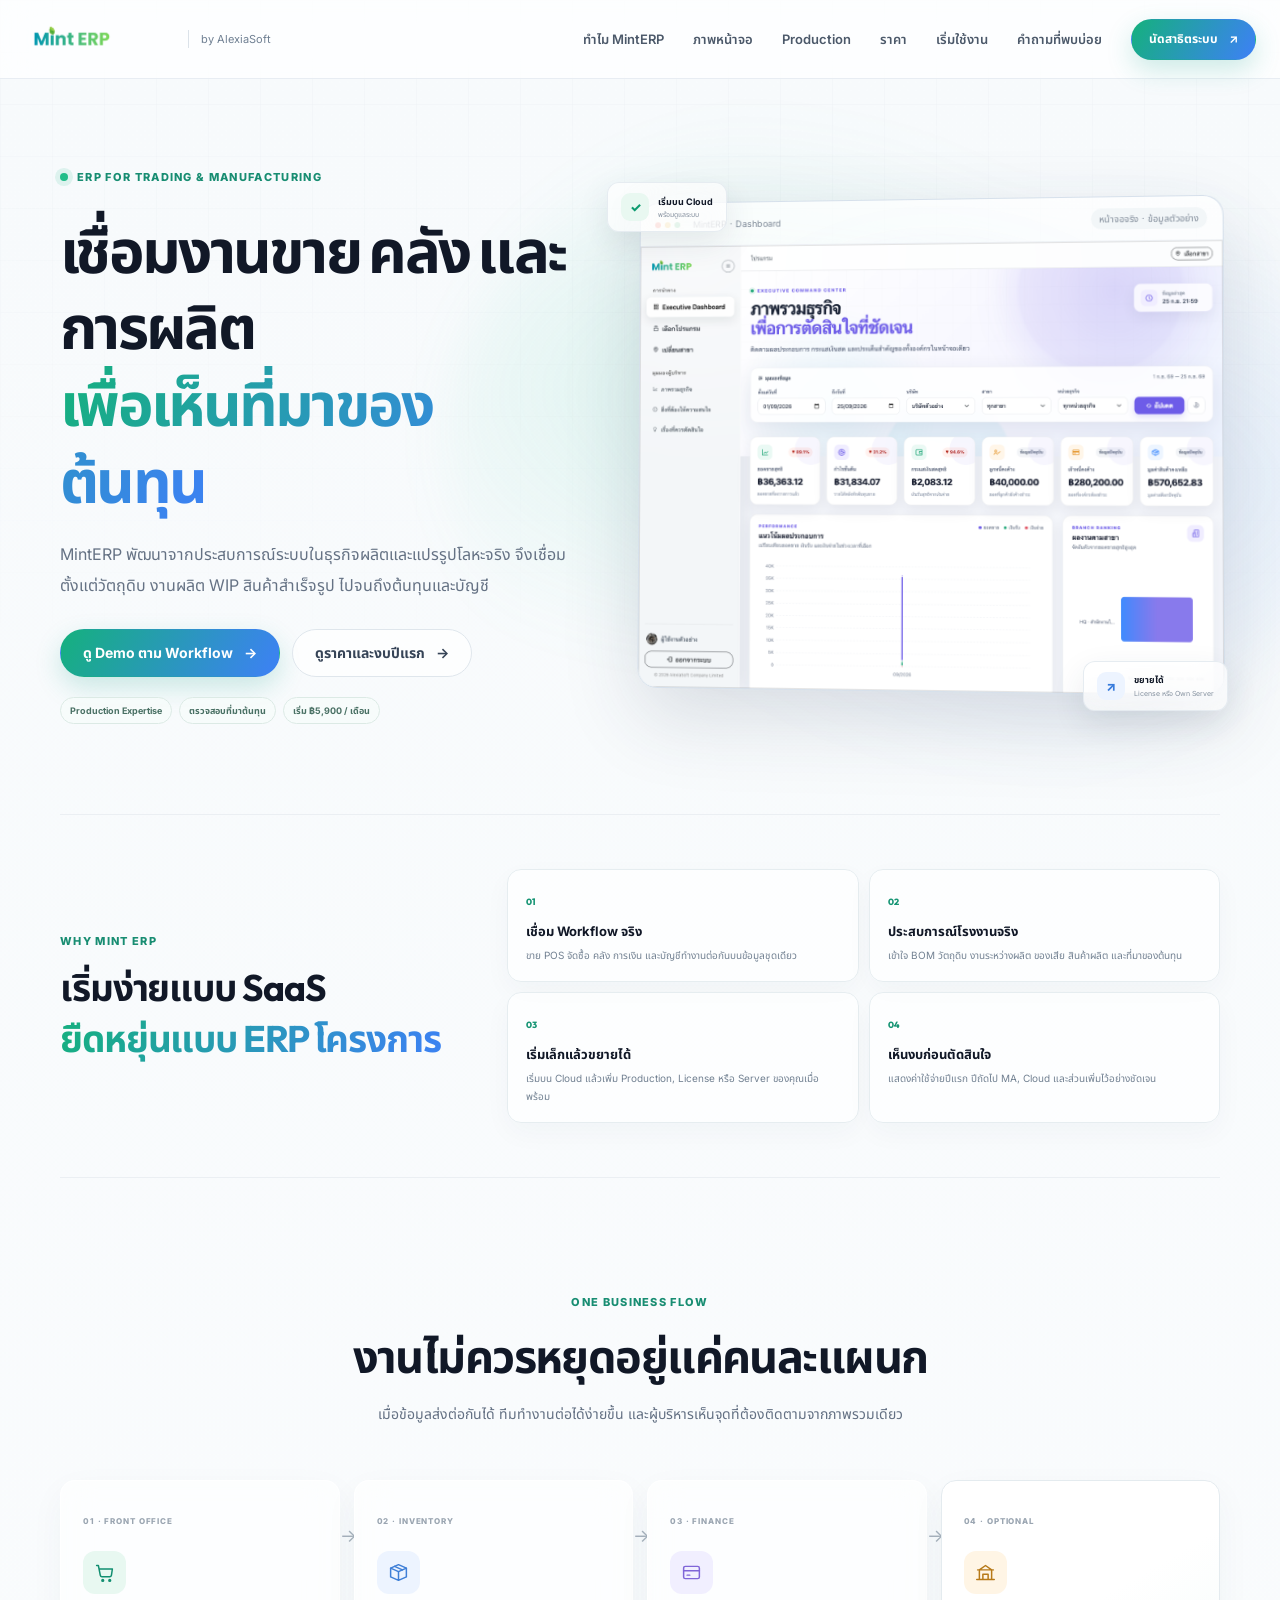
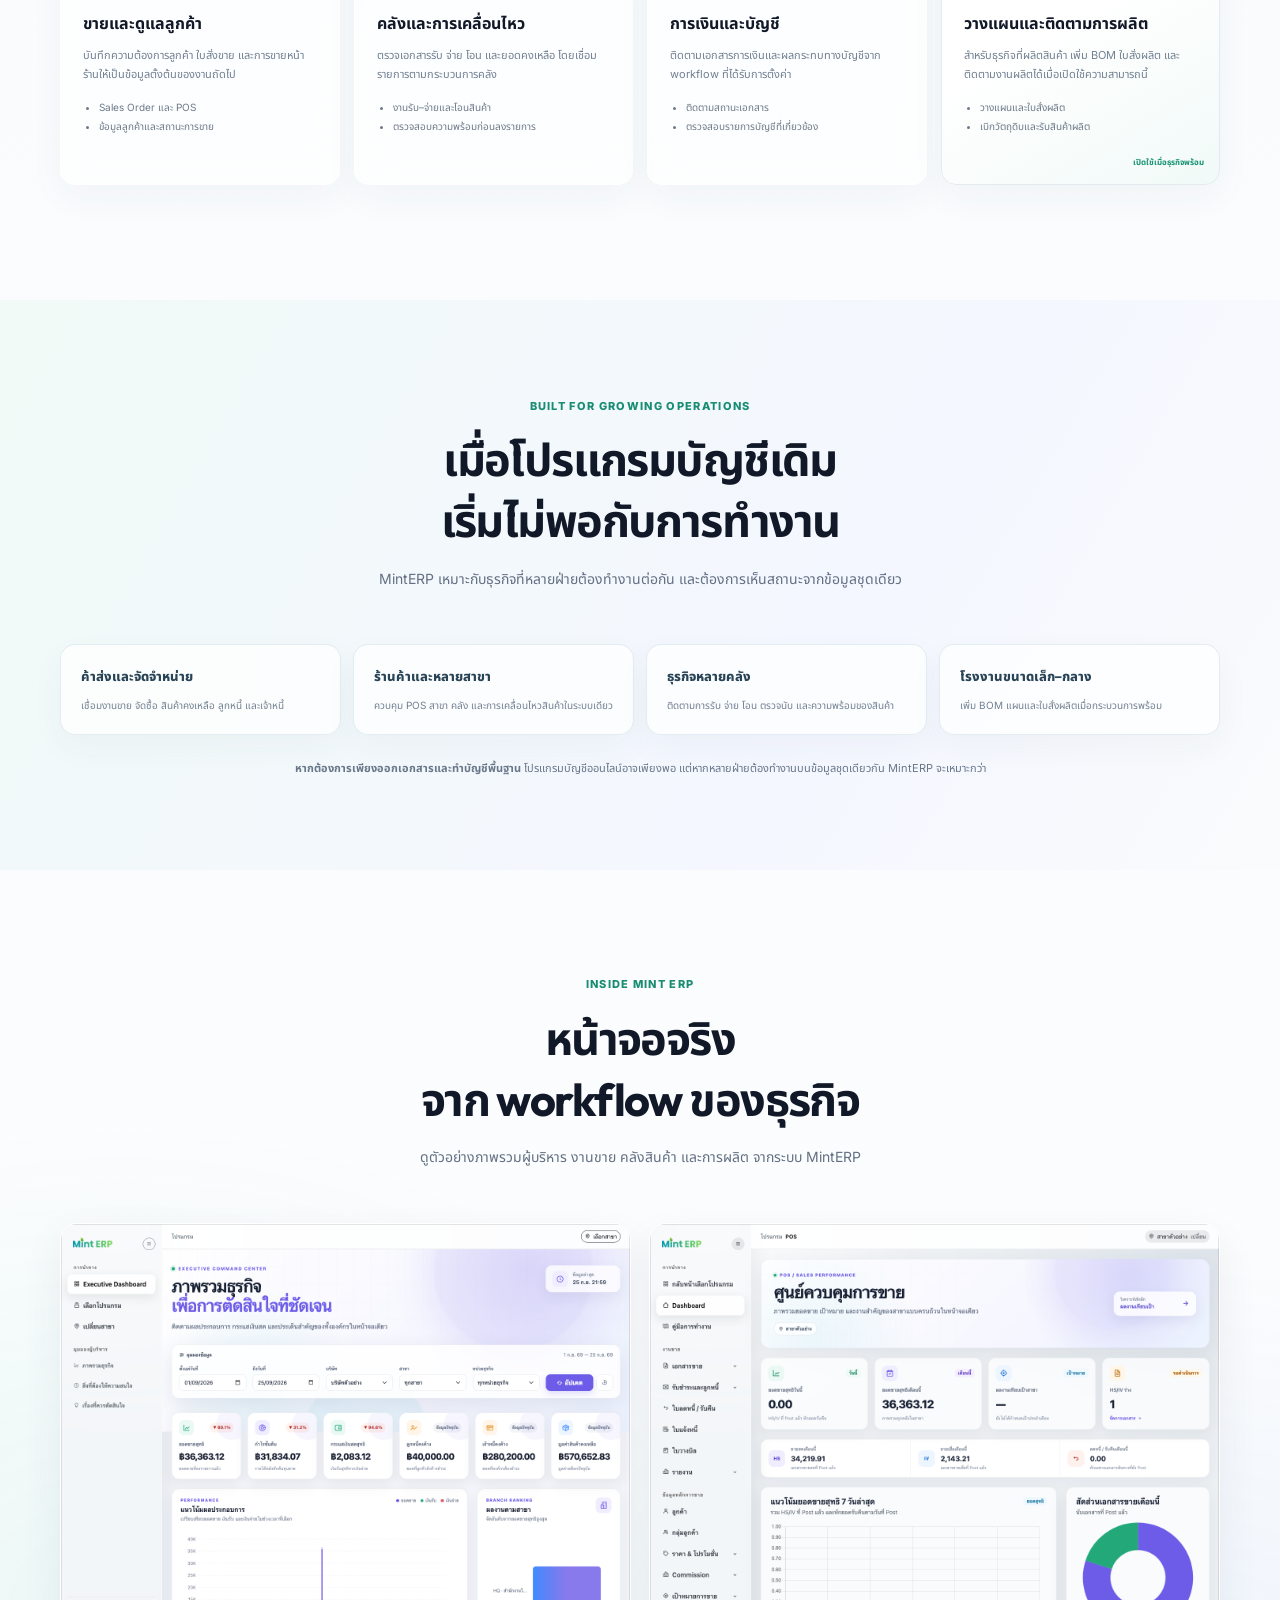
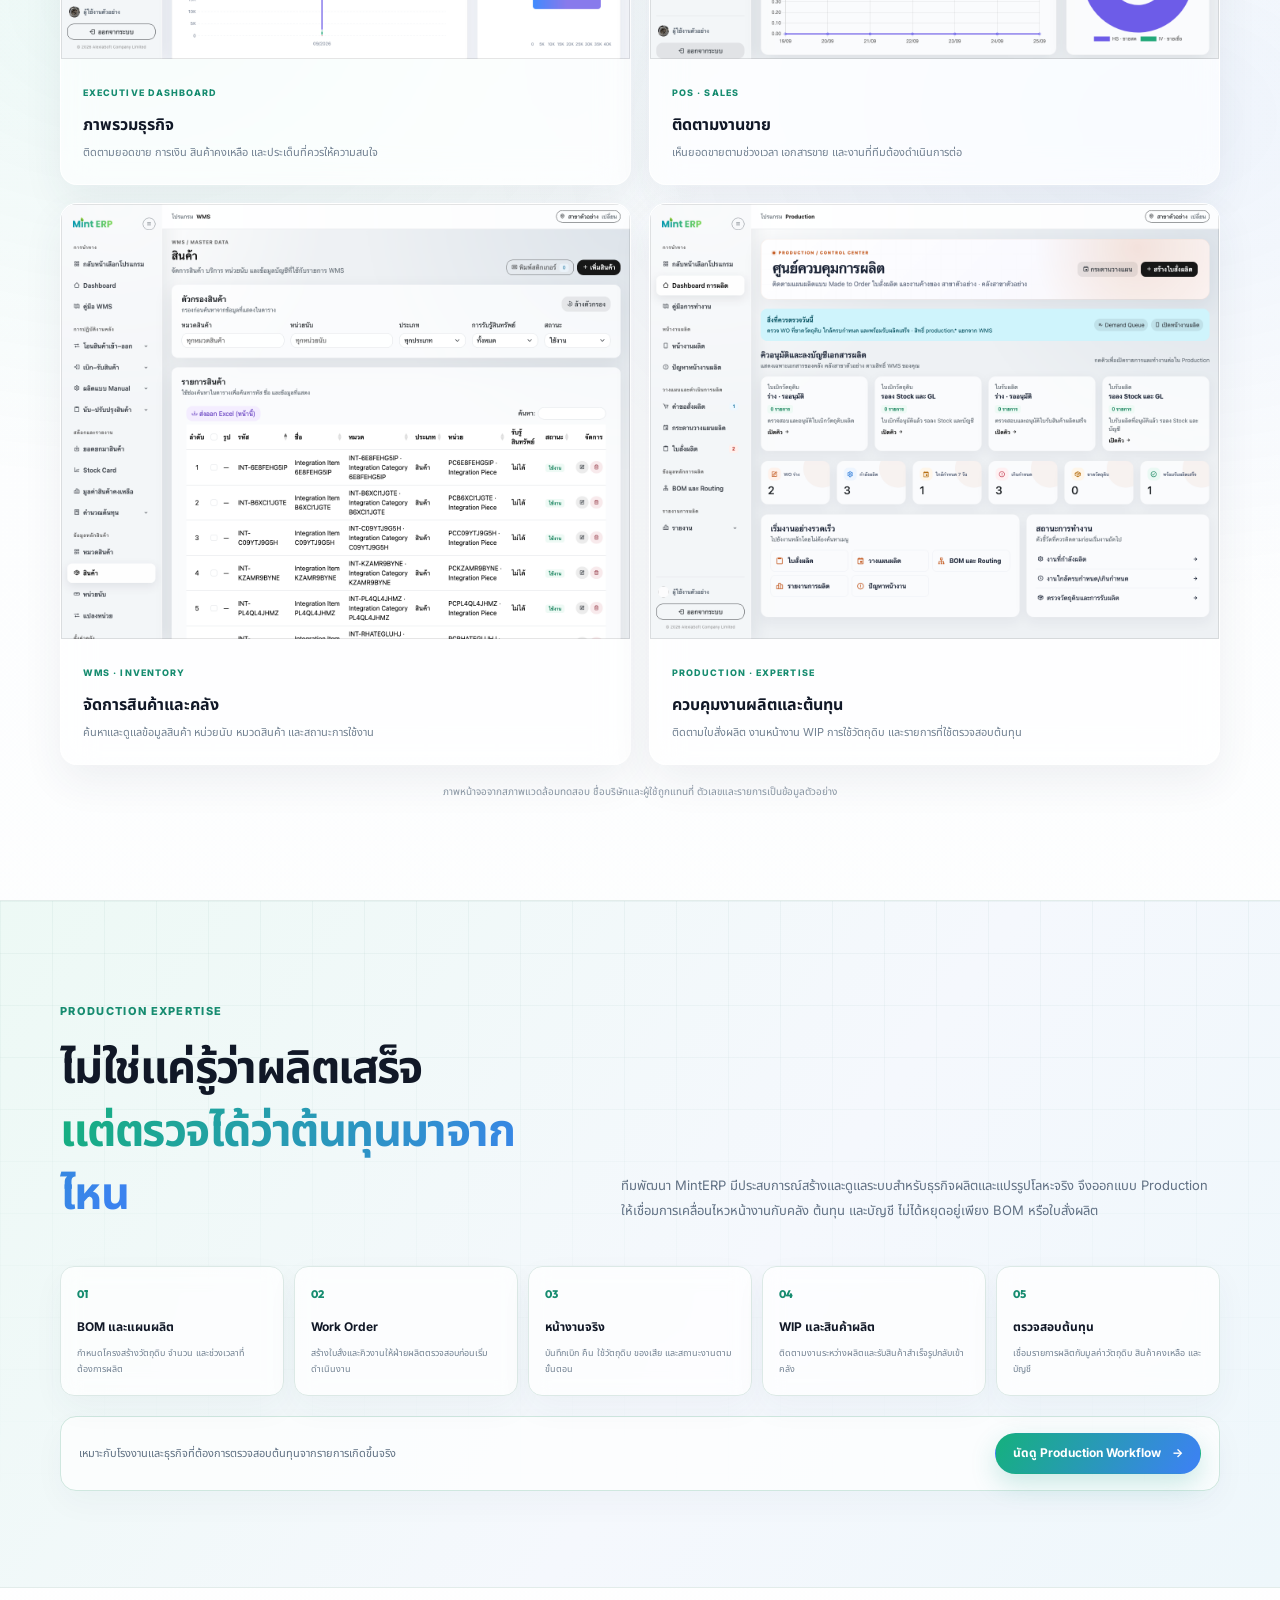
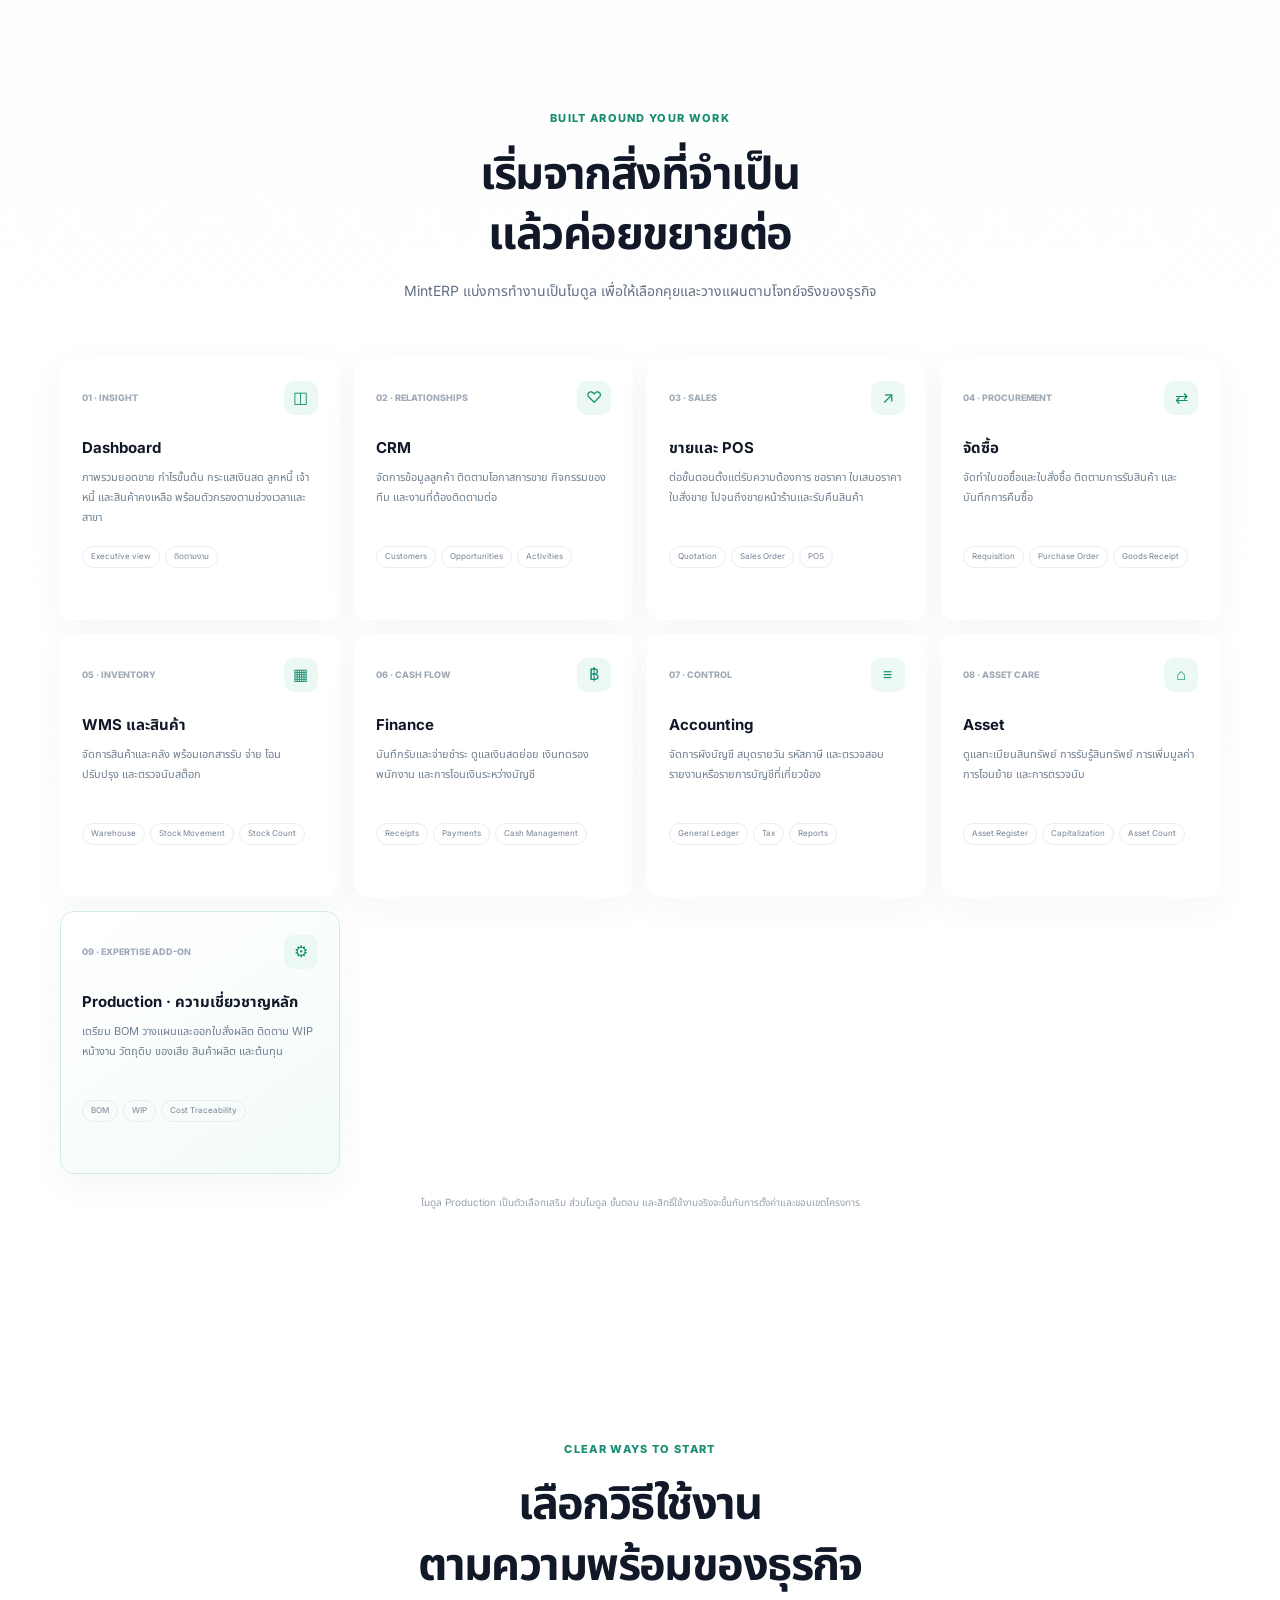
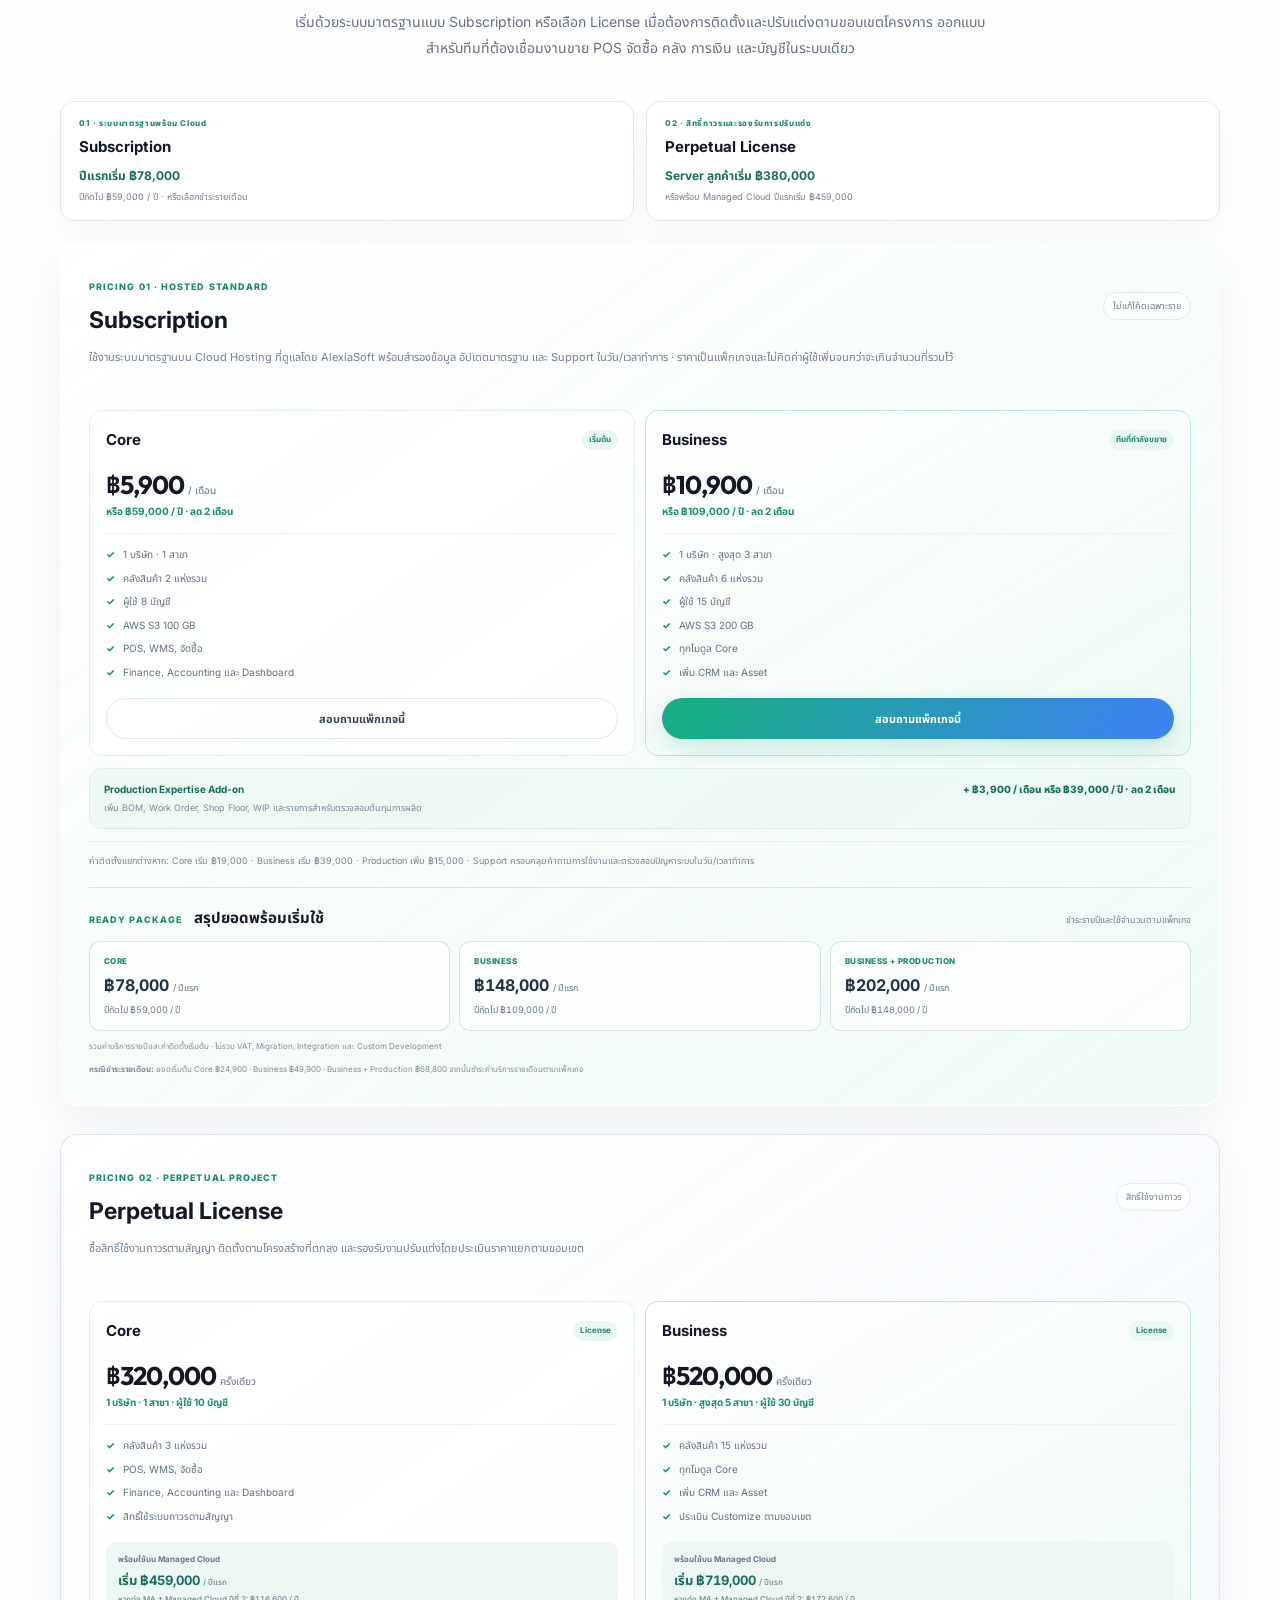
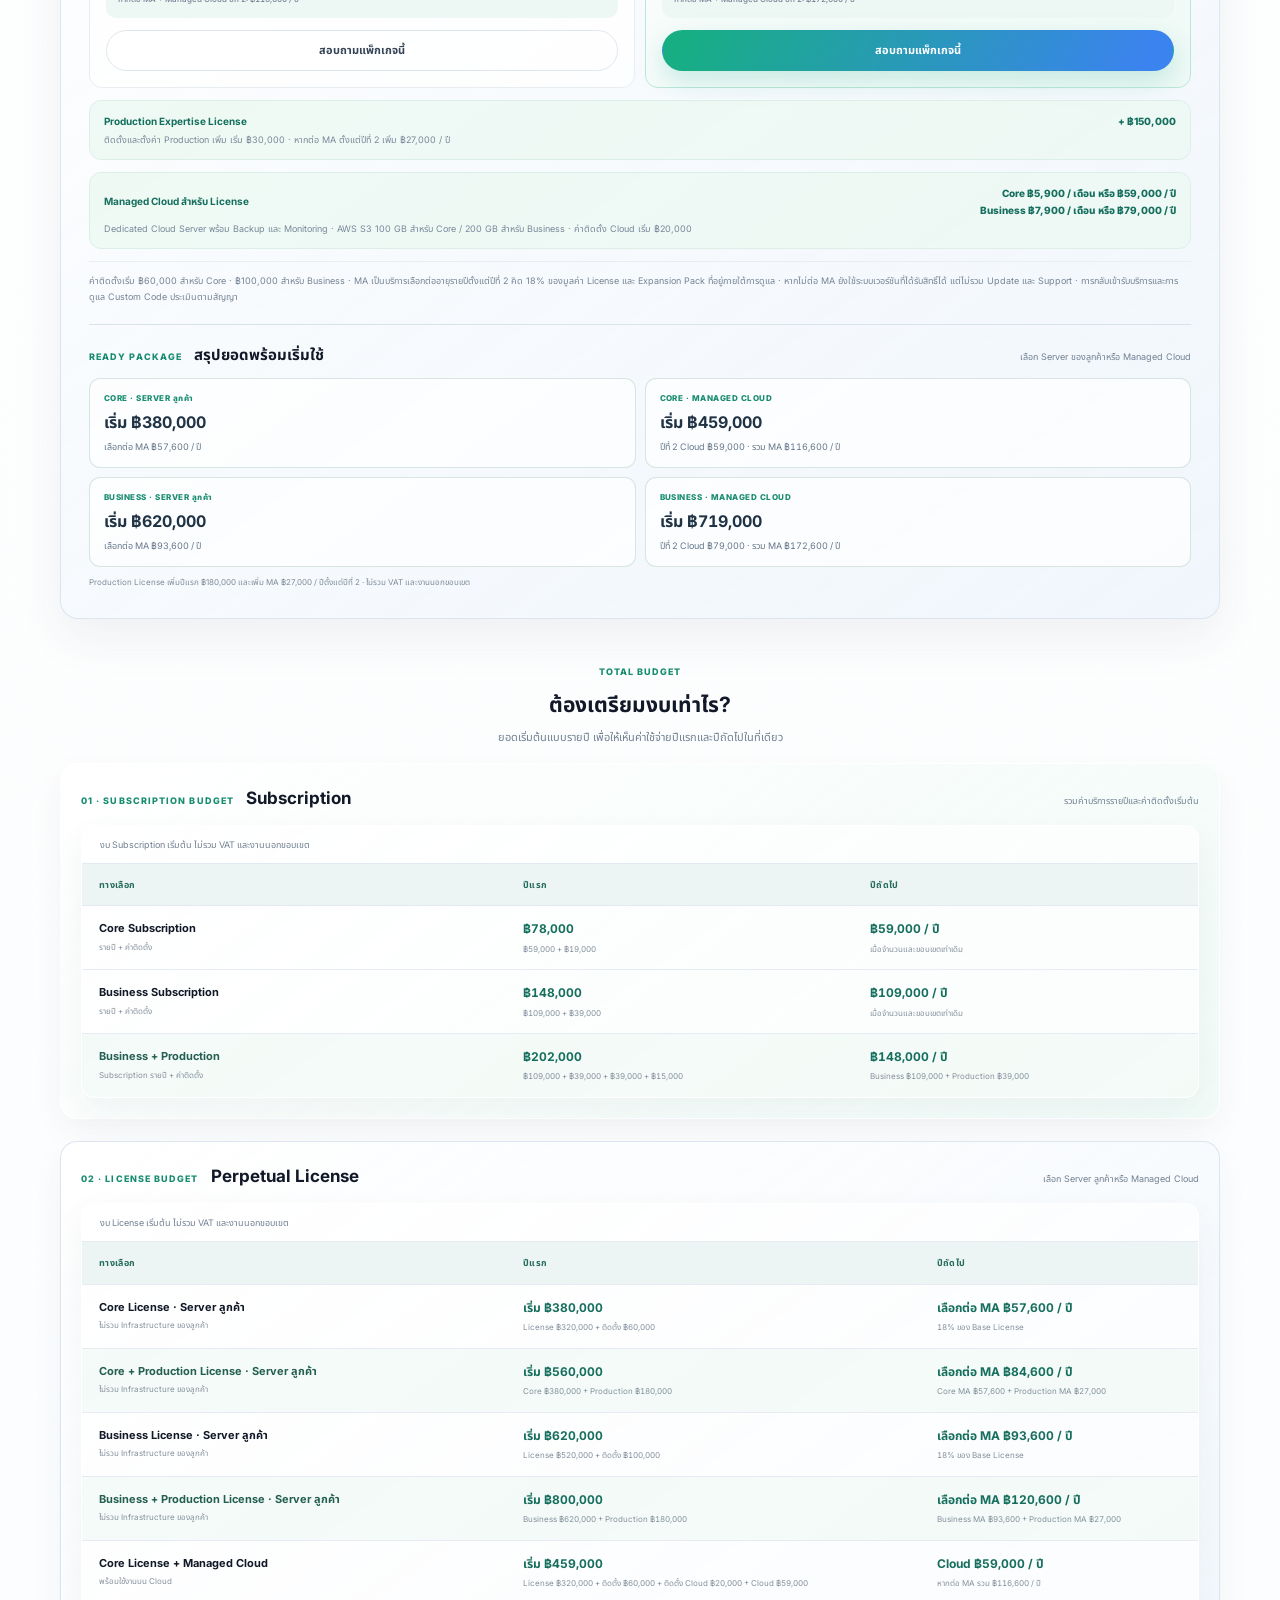
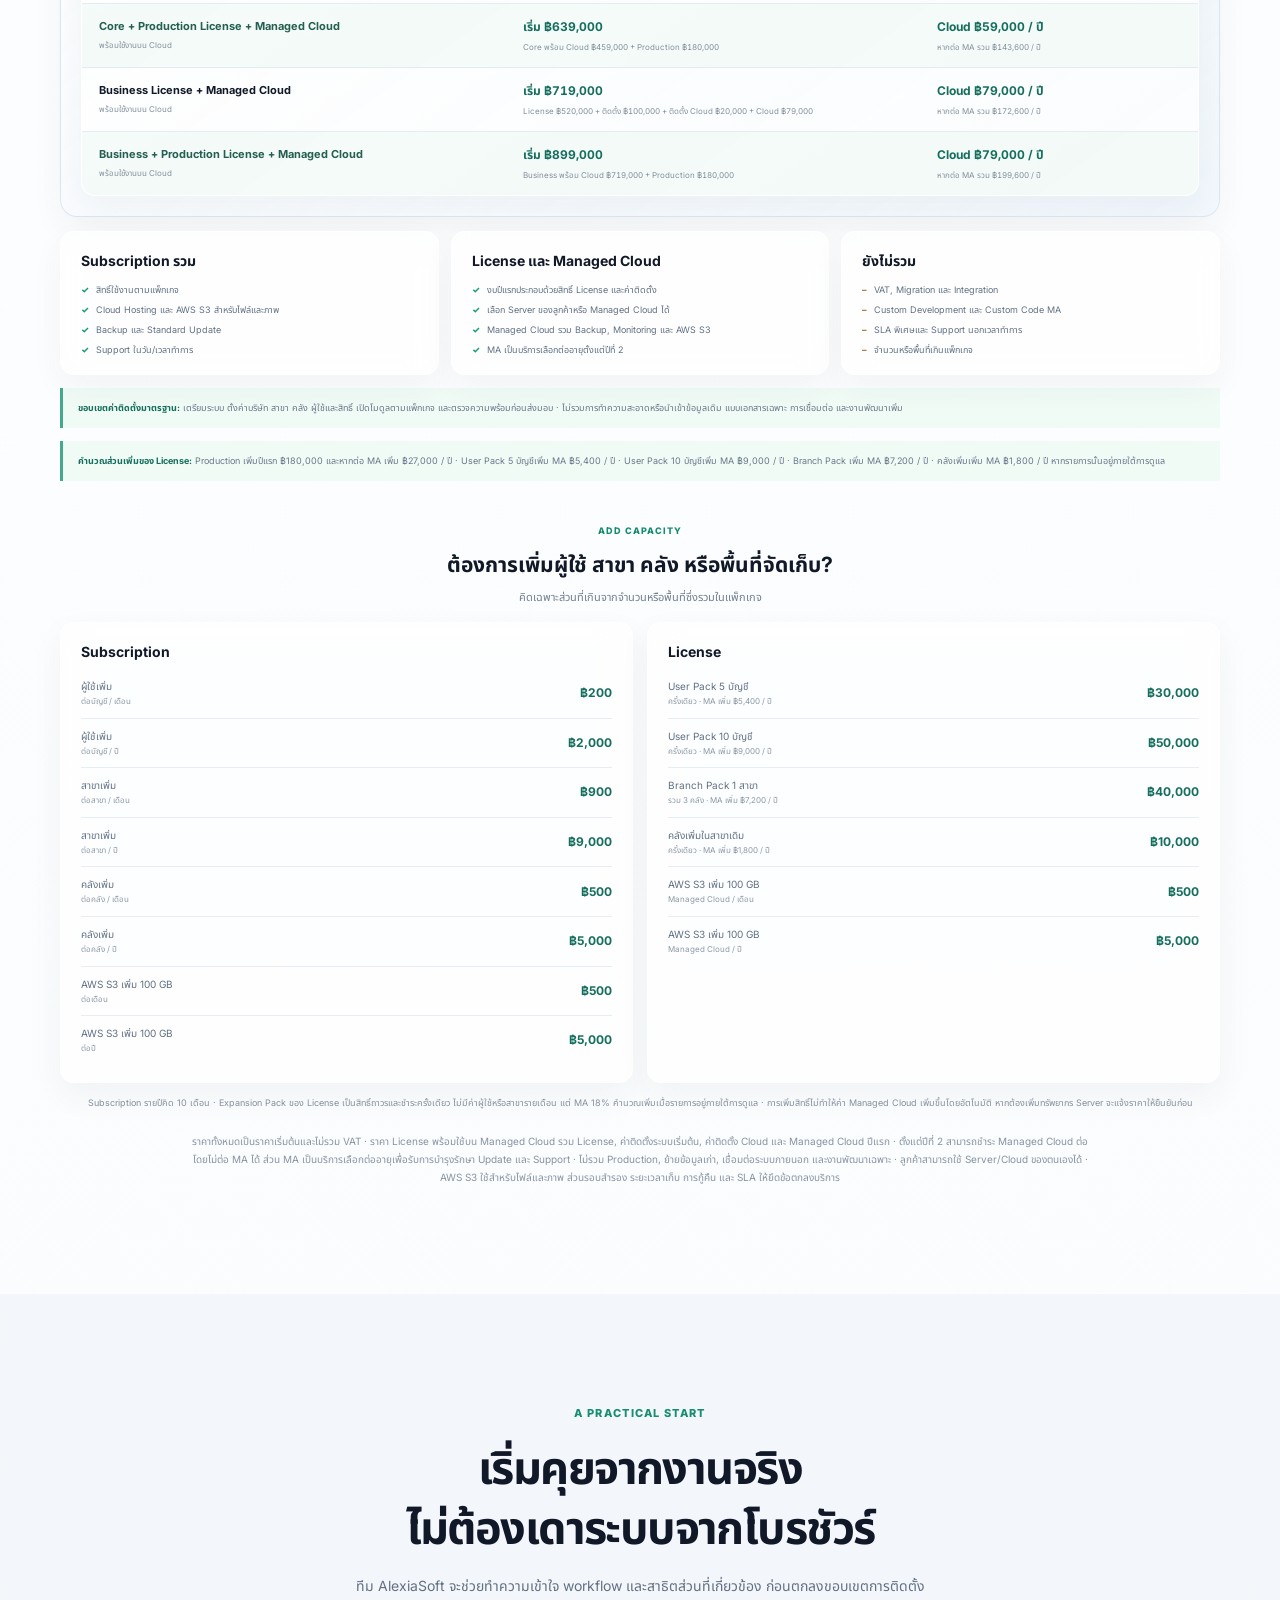
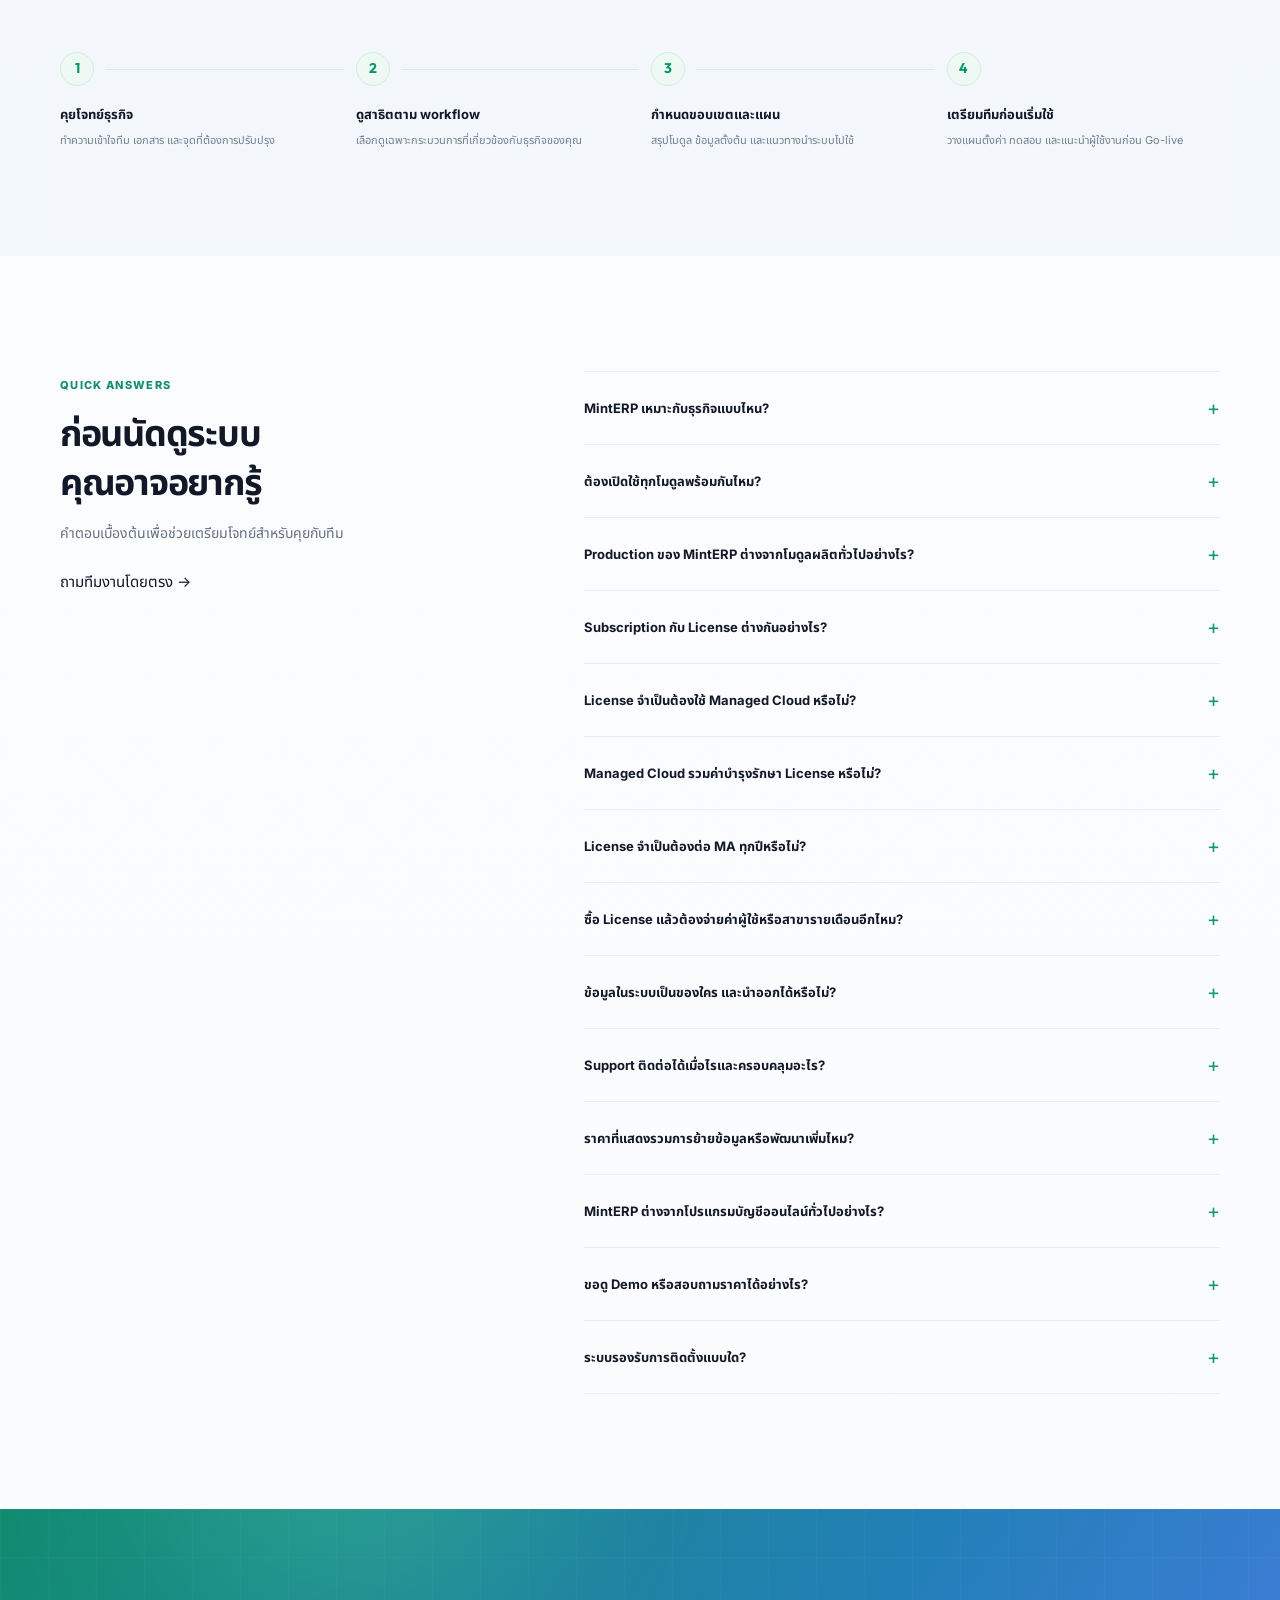
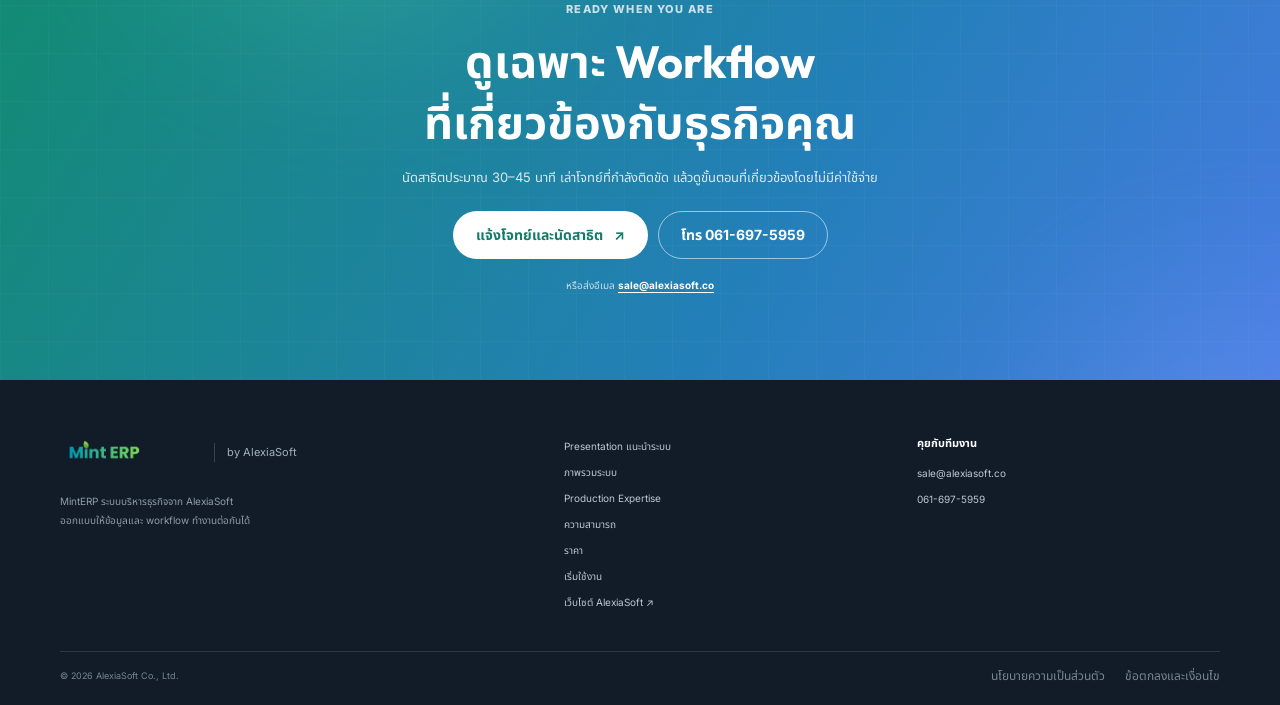
==== commit 7c7aee05: "FF" ====
--- a/index.html
+++ b/index.html
@@ -6,17 +6,17 @@
   <meta name="viewport" content="width=device-width, initial-scale=1">
   <meta name="theme-color" content="#f7fafc">
   <meta name="robots" content="index,follow,max-image-preview:large">
-  <title>MintERP ระบบ ERP สำหรับธุรกิจไทย | POS คลัง บัญชี</title>
+  <title>MintERP ระบบ ERP สำหรับธุรกิจไทย | Production ต้นทุน บัญชี</title>
   <meta name="description"
-    content="MintERP โดย AlexiaSoft ระบบ ERP สำหรับธุรกิจไทย เชื่อม POS งานขาย จัดซื้อ คลังสินค้า และบัญชี พร้อม CRM, Asset และ Production ที่เลือกเปิดใช้ได้">
+    content="MintERP ระบบ ERP สำหรับธุรกิจไทย เชื่อมขาย คลัง การผลิต ต้นทุนและบัญชี พัฒนาจากประสบการณ์โรงงานจริง พร้อม Subscription และ Perpetual License">
   <link rel="canonical" href="https://minterp.alexiasoft.co/">
   <meta property="og:type" content="website">
   <meta property="og:locale" content="th_TH">
   <meta property="og:site_name" content="MintERP by AlexiaSoft">
   <meta property="og:url" content="https://minterp.alexiasoft.co/">
-  <meta property="og:title" content="MintERP | ระบบ ERP สำหรับธุรกิจไทย">
+  <meta property="og:title" content="MintERP | ERP ที่เข้าใจงานผลิตและต้นทุน">
   <meta property="og:description"
-    content="เชื่อม POS งานขาย จัดซื้อ คลังสินค้า และบัญชี พร้อมเลือกใช้ CRM, Asset และ Production ตามความพร้อมของธุรกิจ">
+    content="เชื่อมวัตถุดิบ งานผลิต WIP สินค้าสำเร็จรูป ต้นทุนและบัญชี จากประสบการณ์พัฒนาระบบให้ธุรกิจผลิตจริง">
   <link rel="icon" type="image/svg+xml" href="assets/images/favicon.svg">
   <link rel="icon" type="image/png" href="assets/images/favicon-32.png">
   <link rel="apple-touch-icon" sizes="192x192" href="assets/images/mint-icon-192.png">
@@ -48,7 +48,7 @@
           "applicationCategory": "BusinessApplication",
           "operatingSystem": "Web",
           "inLanguage": "th-TH",
-          "description": "ระบบ ERP สำหรับธุรกิจไทย เชื่อมงานขาย POS จัดซื้อ คลังสินค้า บัญชี และโมดูลเสริมตามการใช้งาน",
+          "description": "ระบบ ERP สำหรับธุรกิจไทย เชื่อมงานขาย คลังสินค้า การผลิต ต้นทุนและบัญชี พร้อม Subscription, Perpetual License และ Production",
           "provider": {
             "@id": "https://alexiasoft.co/#organization"
           }
@@ -75,9 +75,9 @@
         <span></span><span></span><span></span>
       </button>
       <nav class="main-nav" id="main-nav" aria-label="เมนูหลัก">
-        <a href="#workflow">ภาพรวม</a>
+        <a href="#why">ทำไม MintERP</a>
         <a href="#screens">ภาพหน้าจอ</a>
-        <a href="#features">ความสามารถ</a>
+        <a href="#production-expertise">Production</a>
         <a href="#pricing">ราคา</a>
         <a href="#getting-started">เริ่มใช้งาน</a>
         <a href="#faq">คำถามที่พบบ่อย</a>
@@ -90,88 +90,42 @@
   <main>
     <section class="hero section-shell">
       <div class="hero-copy reveal">
-        <div class="eyebrow"><span class="eyebrow-dot"></span> ระบบบริหารธุรกิจสำหรับทีมที่กำลังเติบโต</div>
-        <h1>ระบบ ERP สำหรับธุรกิจไทย<br><span class="gradient-text">เชื่อมงานขาย คลัง และบัญชี</span></h1>
-        <p class="hero-lead">เชื่อมงานขาย ลูกค้า คลังสินค้า และบัญชีไว้ใน MintERP พร้อมเลือกใช้ Production
-          เมื่อธุรกิจต้องการ ไม่ต้องเริ่มจากการเปลี่ยนทุกอย่างในวันเดียว</p>
+        <div class="eyebrow"><span class="eyebrow-dot"></span> ERP FOR TRADING &amp; MANUFACTURING</div>
+        <h1>เชื่อมงานขาย คลัง และการผลิต<br><span class="gradient-text">เพื่อเห็นที่มาของต้นทุน</span></h1>
+        <p class="hero-lead">MintERP พัฒนาจากประสบการณ์ระบบในธุรกิจผลิตและแปรรูปโลหะจริง
+          จึงเชื่อมตั้งแต่วัตถุดิบ งานผลิต WIP สินค้าสำเร็จรูป ไปจนถึงต้นทุนและบัญชี</p>
         <div class="hero-actions">
-          <a class="button button-primary" href="#contact">นัดสาธิตระบบ <span aria-hidden="true">→</span></a>
-          <a class="button button-quiet" href="/presentation/">ดู Presentation <span aria-hidden="true">→</span></a>
-        </div>
-        <p class="hero-note"><span aria-hidden="true">✦</span> ปรับการเริ่มใช้งานและโมดูลให้เหมาะกับขั้นตอนของธุรกิจ</p>
-      </div>
-
-      <div class="hero-visual reveal" aria-label="ภาพตัวอย่างแนวคิดหน้าภาพรวมธุรกิจ ใช้ข้อมูลจำลอง">
+          <a class="button button-primary" href="#contact">ดู Demo ตาม Workflow <span aria-hidden="true">→</span></a>
+          <a class="button button-quiet" href="#pricing">ดูราคาและงบปีแรก <span aria-hidden="true">→</span></a>
+        </div>
+        <div class="hero-facts" aria-label="ข้อมูลสำคัญของ MintERP"><span>Production Expertise</span><span>ตรวจสอบที่มาต้นทุน</span><span>เริ่ม ฿5,900 / เดือน</span></div>
+      </div>
+
+      <div class="hero-visual reveal" aria-label="ภาพหน้าจอ Dashboard จริงของ MintERP ใช้ข้อมูลตัวอย่าง">
         <div class="visual-glow"></div>
-        <div class="dashboard-window">
+        <div class="dashboard-window hero-screenshot-window">
           <div class="window-top">
             <div class="window-dots" aria-hidden="true"><i></i><i></i><i></i></div>
-            <span>ภาพรวมธุรกิจ</span>
-            <span class="window-period">ตัวอย่างข้อมูล</span>
-          </div>
-          <div class="dashboard-content">
-            <div class="dashboard-heading">
-              <div><span class="mini-label">MINT ERP · OVERVIEW</span>
-                <h2>สวัสดี, วันนี้เป็นอย่างไรบ้าง</h2>
-              </div>
-              <div class="avatar">M</div>
-            </div>
-            <div class="metric-grid">
-              <article class="metric-card"><span>ยอดขายวันนี้</span><strong>฿ 128,450</strong><small
-                  class="metric-up">ข้อมูลตัวอย่าง</small>
-                <div class="metric-spark spark-green"><i></i><i></i><i></i><i></i><i></i><i></i><i></i></div>
-              </article>
-              <article class="metric-card"><span>รายการรอดำเนินการ</span><strong>08 <small>รายการ</small></strong><small
-                  class="metric-neutral">ติดตามงานต่อ</small>
-                <div class="metric-spark spark-blue"><i></i><i></i><i></i><i></i><i></i><i></i><i></i></div>
-              </article>
-            </div>
-            <div class="dashboard-lower">
-              <div class="chart-card">
-                <div class="chart-title"><strong>กิจกรรมตามช่วงเวลา</strong><span>ตัวอย่าง</span></div>
-                <div class="chart-area">
-                  <div class="chart-y"><span>100k</span><span>50k</span><span>0</span></div><svg viewBox="0 0 360 112"
-                    role="img" aria-label="กราฟตัวอย่างแนวโน้มกิจกรรม">
-                    <defs>
-                      <linearGradient id="chart-fill" x1="0" x2="0" y1="0" y2="1">
-                        <stop offset="0" stop-color="#28bd83" stop-opacity=".22" />
-                        <stop offset="1" stop-color="#28bd83" stop-opacity="0" />
-                      </linearGradient>
-                    </defs>
-                    <path
-                      d="M0 86 C28 79 31 47 61 57 S94 77 121 62 S151 34 180 46 S215 69 242 45 S278 54 301 29 S337 36 360 13 V112 H0Z"
-                      fill="url(#chart-fill)" />
-                    <path
-                      d="M0 86 C28 79 31 47 61 57 S94 77 121 62 S151 34 180 46 S215 69 242 45 S278 54 301 29 S337 36 360 13"
-                      fill="none" stroke="#19a879" stroke-width="3" stroke-linecap="round" />
-                  </svg>
-                </div>
-                <div class="chart-x">
-                  <span>จ.</span><span>อ.</span><span>พ.</span><span>พฤ.</span><span>ศ.</span><span>ส.</span><span>อา.</span>
-                </div>
-              </div>
-              <div class="work-card">
-                <div class="chart-title"><strong>งานที่ต้องติดตาม</strong><span class="count-pill">3</span></div>
-                <div class="work-row"><i class="work-dot dot-amber"></i><span>รายการรออนุมัติ</span><b>02</b></div>
-                <div class="work-row"><i class="work-dot dot-green"></i><span>งานคลังสินค้า</span><b>04</b></div>
-                <div class="work-row"><i class="work-dot dot-blue"></i><span>แผนการผลิต</span><b>02</b></div>
-              </div>
-            </div>
-            <p class="demo-disclaimer">ภาพประกอบข้อมูลสมมติ ไม่ใช่ข้อมูลลูกค้าหรือหน้าจอจริง</p>
-          </div>
+            <span>MintERP · Dashboard</span>
+            <span class="window-period">หน้าจอจริง · ข้อมูลตัวอย่าง</span>
+          </div>
+          <a class="hero-screen-link" href="assets/images/screenshots/dashboard.png" target="_blank" rel="noopener noreferrer" aria-label="เปิดภาพหน้าจอ Dashboard MintERP ขนาดเต็ม"><img src="assets/images/screenshots/dashboard.png" width="1440" height="1100" alt="หน้าจอ Dashboard จริงของ MintERP แสดงภาพรวมธุรกิจด้วยข้อมูลตัวอย่าง"></a>
         </div>
         <div class="float-chip chip-one"><span
-            class="chip-icon green-icon">✓</span><span><b>เห็นสถานะงาน</b><small>จากข้อมูลชุดเดียวกัน</small></span>
+            class="chip-icon green-icon">✓</span><span><b>เริ่มบน Cloud</b><small>พร้อมดูแลระบบ</small></span>
         </div>
         <div class="float-chip chip-two"><span
-            class="chip-icon blue-icon">↗</span><span><b>ต่อยอดได้</b><small>ตามการเติบโตของธุรกิจ</small></span></div>
-      </div>
-    </section>
-
-    <section class="trust-strip" aria-label="กลุ่มงานที่ MintERP ช่วยเชื่อม">
-      <div class="section-shell trust-inner"><span>เริ่มจากงานที่ใช้อยู่</span>
-        <div><b>ขาย</b><i>→</i><b>คลัง</b><i>→</i><b>บัญชี</b><i class="optional-arrow">→</i><b class="optional">ผลิต
-            เมื่อพร้อม</b></div><span class="trust-caption">แสดงตามโมดูลและสิทธิ์ที่ตั้งค่า</span>
+            class="chip-icon blue-icon">↗</span><span><b>ขยายได้</b><small>License หรือ Own Server</small></span></div>
+      </div>
+    </section>
+
+    <section class="why-section section-shell" id="why" aria-labelledby="why-title">
+      <div class="why-heading"><span class="eyebrow">WHY MINT ERP</span><h2 id="why-title">เริ่มง่ายแบบ SaaS<br><span class="gradient-text">ยืดหยุ่นแบบ ERP โครงการ</span></h2></div>
+      <div class="why-grid">
+        <article><span>01</span><h3>เชื่อม Workflow จริง</h3><p>ขาย POS จัดซื้อ คลัง การเงิน และบัญชีทำงานต่อกันบนข้อมูลชุดเดียว</p></article>
+        <article><span>02</span><h3>ประสบการณ์โรงงานจริง</h3><p>เข้าใจ BOM วัตถุดิบ งานระหว่างผลิต ของเสีย สินค้าผลิต และที่มาของต้นทุน</p></article>
+        <article><span>03</span><h3>เริ่มเล็กแล้วขยายได้</h3><p>เริ่มบน Cloud แล้วเพิ่ม Production, License หรือ Server ของคุณเมื่อพร้อม</p></article>
+        <article><span>04</span><h3>เห็นงบก่อนตัดสินใจ</h3><p>แสดงค่าใช้จ่ายปีแรก ปีถัดไป MA, Cloud และส่วนเพิ่มไว้อย่างชัดเจน</p></article>
       </div>
     </section>
 
@@ -228,35 +182,19 @@
       </div>
     </section>
 
-    <section class="owner-section">
-      <div class="section-shell owner-inner">
-        <div class="owner-copy reveal"><span class="eyebrow">OWNER VIEW</span>
-          <h2>เห็นงานที่ต้องตาม<br><span class="gradient-text">ก่อนจะกลายเป็นปัญหา</span></h2>
-          <p>ดูสถานะงานขาย คลัง และการผลิตจากข้อมูลที่ทีมบันทึกในระบบ แล้วเจาะดูเอกสารที่เกี่ยวข้องต่อได้
-            ไม่ต้องเริ่มจากการไล่ถามทีละฝ่าย</p><a class="text-link" href="#features">ดูความสามารถของระบบ <span
-              aria-hidden="true">→</span></a>
-        </div>
-        <div class="owner-panels reveal">
-          <article class="owner-panel">
-            <div class="owner-panel-icon purple-icon">฿</div>
-            <div><strong>ยอดขายและรายการค้าง</strong>
-              <p>ดูเอกสารที่ยังรอดำเนินการ</p>
-            </div><span class="panel-arrow">↗</span>
-          </article>
-          <article class="owner-panel">
-            <div class="owner-panel-icon blue-icon">▦</div>
-            <div><strong>คลังและความพร้อมสินค้า</strong>
-              <p>ตามรายการรับ–จ่ายและยอดคงเหลือ</p>
-            </div><span class="panel-arrow">↗</span>
-          </article>
-          <article class="owner-panel">
-            <div class="owner-panel-icon green-icon">⚙</div>
-            <div><strong>แผนและงานผลิต</strong>
-              <p>ติดตามใบสั่งผลิตตามสถานะ</p>
-            </div><span class="panel-arrow">↗</span>
-          </article>
-          <div class="owner-footnote">ตัวอย่างแนวคิดการติดตามงาน · รายการจริงขึ้นกับการตั้งค่าและสิทธิ์ผู้ใช้</div>
-        </div>
+    <section class="audience-section" aria-labelledby="audience-title">
+      <div class="section-shell">
+        <div class="section-heading reveal"><span class="eyebrow">BUILT FOR GROWING OPERATIONS</span>
+          <h2 id="audience-title">เมื่อโปรแกรมบัญชีเดิม<br>เริ่มไม่พอกับการทำงาน</h2>
+          <p>MintERP เหมาะกับธุรกิจที่หลายฝ่ายต้องทำงานต่อกัน และต้องการเห็นสถานะจากข้อมูลชุดเดียว</p>
+        </div>
+        <div class="audience-grid">
+          <article><span>ค้าส่งและจัดจำหน่าย</span><p>เชื่อมงานขาย จัดซื้อ สินค้าคงเหลือ ลูกหนี้ และเจ้าหนี้</p></article>
+          <article><span>ร้านค้าและหลายสาขา</span><p>ควบคุม POS สาขา คลัง และการเคลื่อนไหวสินค้าในระบบเดียว</p></article>
+          <article><span>ธุรกิจหลายคลัง</span><p>ติดตามการรับ จ่าย โอน ตรวจนับ และความพร้อมของสินค้า</p></article>
+          <article><span>โรงงานขนาดเล็ก–กลาง</span><p>เพิ่ม BOM แผนและใบสั่งผลิตเมื่อกระบวนการพร้อม</p></article>
+        </div>
+        <p class="audience-note"><b>หากต้องการเพียงออกเอกสารและทำบัญชีพื้นฐาน</b> โปรแกรมบัญชีออนไลน์อาจเพียงพอ แต่หากหลายฝ่ายต้องทำงานบนข้อมูลชุดเดียวกัน MintERP จะเหมาะกว่า</p>
       </div>
     </section>
 
@@ -297,14 +235,34 @@
             target="_blank" rel="noopener noreferrer" aria-label="เปิดภาพหน้าจอ Production ขนาดเต็ม"><img
               src="assets/images/screenshots/production.png" width="1440" height="1100" loading="lazy"
               alt="หน้าจอ Production Control Center แสดงคิวและสถานะงานผลิต"></a>
-          <figcaption><span class="screen-module">PRODUCTION · OPTIONAL</span>
-            <h3>ควบคุมงานผลิต</h3>
-            <p>ติดตามใบสั่งผลิต คิวเอกสาร และสถานะงานหน้างานใน Production</p>
+          <figcaption><span class="screen-module">PRODUCTION · EXPERTISE</span>
+            <h3>ควบคุมงานผลิตและต้นทุน</h3>
+            <p>ติดตามใบสั่งผลิต งานหน้างาน WIP การใช้วัตถุดิบ และรายการที่ใช้ตรวจสอบต้นทุน</p>
           </figcaption>
         </figure>
       </div>
       <p class="screen-disclaimer">ภาพหน้าจอจากสภาพแวดล้อมทดสอบ ชื่อบริษัทและผู้ใช้ถูกแทนที่
         ตัวเลขและรายการเป็นข้อมูลตัวอย่าง</p>
+    </section>
+
+    <section class="production-expertise" id="production-expertise" aria-labelledby="production-expertise-title">
+      <div class="section-shell">
+        <div class="production-heading">
+          <div><span class="eyebrow">PRODUCTION EXPERTISE</span>
+            <h2 id="production-expertise-title">ไม่ใช่แค่รู้ว่าผลิตเสร็จ<br><span class="gradient-text">แต่ตรวจได้ว่าต้นทุนมาจากไหน</span></h2>
+          </div>
+          <p>ทีมพัฒนา MintERP มีประสบการณ์สร้างและดูแลระบบสำหรับธุรกิจผลิตและแปรรูปโลหะจริง
+            จึงออกแบบ Production ให้เชื่อมการเคลื่อนไหวหน้างานกับคลัง ต้นทุน และบัญชี ไม่ได้หยุดอยู่เพียง BOM หรือใบสั่งผลิต</p>
+        </div>
+        <ol class="production-flow" aria-label="ขั้นตอนจากแผนผลิตถึงต้นทุน">
+          <li><span>01</span><b>BOM และแผนผลิต</b><small>กำหนดโครงสร้างวัตถุดิบ จำนวน และช่วงเวลาที่ต้องการผลิต</small></li>
+          <li><span>02</span><b>Work Order</b><small>สร้างใบสั่งและคิวงานให้ฝ่ายผลิตตรวจสอบก่อนเริ่มดำเนินงาน</small></li>
+          <li><span>03</span><b>หน้างานจริง</b><small>บันทึกเบิก คืน ใช้วัตถุดิบ ของเสีย และสถานะงานตามขั้นตอน</small></li>
+          <li><span>04</span><b>WIP และสินค้าผลิต</b><small>ติดตามงานระหว่างผลิตและรับสินค้าสำเร็จรูปกลับเข้าคลัง</small></li>
+          <li><span>05</span><b>ตรวจสอบต้นทุน</b><small>เชื่อมรายการผลิตกับมูลค่าวัตถุดิบ สินค้าคงเหลือ และบัญชี</small></li>
+        </ol>
+        <div class="production-proof"><span>เหมาะกับโรงงานและธุรกิจที่ต้องการตรวจสอบต้นทุนจากรายการเกิดขึ้นจริง</span><a class="button button-primary button-small" href="mailto:sale@alexiasoft.co?subject=นัดดู%20MintERP%20Production&body=ประเภทธุรกิจ%3A%0Aกระบวนการผลิตที่สนใจ%3A%0Aจำนวนผู้ใช้%3A%0Aเบอร์ติดต่อ%3A">นัดดู Production Workflow <span aria-hidden="true">→</span></a></div>
+      </div>
     </section>
 
     <section class="section section-shell features-section" id="features">
@@ -370,11 +328,11 @@
           <div class="feature-tags"><span>Asset Register</span><span>Capitalization</span><span>Asset Count</span></div>
         </article>
         <article class="feature-card feature-card-highlight reveal">
-          <div class="feature-top"><span class="feature-number">09 · OPTIONAL</span><span
+          <div class="feature-top"><span class="feature-number">09 · EXPERTISE ADD-ON</span><span
               class="feature-symbol">⚙</span></div>
-          <h3>Production · ตัวเลือกเสริม</h3>
-          <p>เตรียม BOM วางแผนและออกใบสั่งผลิต ติดตามงานหน้างาน เชื่อมการเบิกวัตถุดิบกับการรับสินค้าผลิต</p>
-          <div class="feature-tags"><span>BOM</span><span>Work Orders</span><span>Shop Floor</span></div>
+          <h3>Production · ความเชี่ยวชาญหลัก</h3>
+          <p>เตรียม BOM วางแผนและออกใบสั่งผลิต ติดตาม WIP หน้างาน วัตถุดิบ ของเสีย สินค้าผลิต และต้นทุน</p>
+          <div class="feature-tags"><span>BOM</span><span>WIP</span><span>Cost Traceability</span></div>
         </article>
       </div>
       <p class="feature-disclaimer">โมดูล Production เป็นตัวเลือกเสริม ส่วนโมดูล ขั้นตอน
@@ -384,17 +342,21 @@
     <section class="section section-shell pricing-section" id="pricing">
       <div class="section-heading reveal"><span class="eyebrow">CLEAR WAYS TO START</span>
         <h2>เลือกวิธีใช้งาน<br>ตามความพร้อมของธุรกิจ</h2>
-        <p>เริ่มด้วยระบบมาตรฐานแบบ Subscription หรือเลือก License เมื่อต้องการติดตั้งและปรับแต่งตามขอบเขตโครงการ</p>
-      </div>
+        <p>เริ่มด้วยระบบมาตรฐานแบบ Subscription หรือเลือก License เมื่อต้องการติดตั้งและปรับแต่งตามขอบเขตโครงการ ออกแบบสำหรับทีมที่ต้องเชื่อมงานขาย POS จัดซื้อ คลัง การเงิน และบัญชีในระบบเดียว</p>
+      </div>
+      <nav class="pricing-jump" aria-label="เลือกรูปแบบราคา">
+        <a href="#subscription-pricing"><small>01 · ระบบมาตรฐานพร้อม Cloud</small><b>Subscription</b><strong>ปีแรกเริ่ม ฿78,000</strong><span>ปีถัดไป ฿59,000 / ปี · หรือเลือกชำระรายเดือน</span></a>
+        <a href="#license-pricing"><small>02 · สิทธิ์ถาวรและรองรับการปรับแต่ง</small><b>Perpetual License</b><strong>Server ลูกค้าเริ่ม ฿380,000</strong><span>หรือพร้อม Managed Cloud ปีแรกเริ่ม ฿459,000</span></a>
+      </nav>
       <div class="pricing-models">
-        <article class="pricing-model reveal">
+        <section class="pricing-model pricing-model-subscription reveal" id="subscription-pricing" aria-labelledby="subscription-pricing-title">
           <div class="pricing-model-header">
-            <div><span class="pricing-kicker">HOSTED · STANDARD</span>
-              <h3>Subscription</h3>
+            <div><span class="pricing-kicker">PRICING 01 · HOSTED STANDARD</span>
+              <h3 id="subscription-pricing-title">Subscription</h3>
             </div><span class="pricing-label">ไม่แก้โค้ดเฉพาะราย</span>
           </div>
           <p class="pricing-intro">ใช้งานระบบมาตรฐานบน Cloud Hosting ที่ดูแลโดย AlexiaSoft พร้อมสำรองข้อมูล
-            อัปเดตมาตรฐาน และ Support ในวัน/เวลาทำการ</p>
+            อัปเดตมาตรฐาน และ Support ในวัน/เวลาทำการ · ราคาเป็นแพ็กเกจและไม่คิดค่าผู้ใช้เพิ่มจนกว่าจะเกินจำนวนที่รวมไว้</p>
           <div class="pricing-plans">
             <article class="price-plan">
               <div class="price-plan-title">
@@ -405,7 +367,8 @@
               <ul>
                 <li>1 บริษัท · 1 สาขา</li>
                 <li>คลังสินค้า 2 แห่งรวม</li>
-                <li>ผู้ใช้ 5 บัญชี</li>
+                <li>ผู้ใช้ 8 บัญชี</li>
+                <li>AWS S3 100 GB</li>
                 <li>POS, WMS, จัดซื้อ</li>
                 <li>Finance, Accounting และ Dashboard</li>
               </ul><a class="button button-quiet"
@@ -421,24 +384,35 @@
                 <li>1 บริษัท · สูงสุด 3 สาขา</li>
                 <li>คลังสินค้า 6 แห่งรวม</li>
                 <li>ผู้ใช้ 15 บัญชี</li>
+                <li>AWS S3 200 GB</li>
                 <li>ทุกโมดูล Core</li>
                 <li>เพิ่ม CRM และ Asset</li>
               </ul><a class="button button-primary"
                 href="mailto:sale@alexiasoft.co?subject=สอบถาม%20MintERP%20Subscription%20Business">สอบถามแพ็กเกจนี้</a>
             </article>
           </div>
-          <div class="pricing-addon"><b>Production เสริม</b><span>+ ฿3,900 / เดือน หรือ ฿39,000 / ปี · ลด 2
-              เดือน</span><small>เปิดใช้ BOM, วางแผน และติดตามงานผลิตเมื่อธุรกิจพร้อม</small></div>
+          <div class="pricing-addon"><b>Production Expertise Add-on</b><span>+ ฿3,900 / เดือน หรือ ฿39,000 / ปี · ลด 2
+              เดือน</span><small>เพิ่ม BOM, Work Order, Shop Floor, WIP และรายการสำหรับตรวจสอบต้นทุนการผลิต</small></div>
           <p class="pricing-includes">ค่าติดตั้งแยกต่างหาก: Core เริ่ม ฿19,000 · Business เริ่ม ฿39,000 · Production
             เพิ่ม ฿15,000 · Support ครอบคลุมคำถามการใช้งานและตรวจสอบปัญหาระบบในวัน/เวลาทำการ</p>
-        </article>
-        <article class="pricing-model reveal">
+          <div class="package-summary">
+            <div class="package-summary-heading"><span class="pricing-kicker">READY PACKAGE</span><h4>สรุปยอดพร้อมเริ่มใช้</h4><p>ชำระรายปีและใช้จำนวนตามแพ็กเกจ</p></div>
+            <div class="package-summary-grid package-summary-grid-three">
+              <article><small>CORE</small><b>฿78,000 <em>/ ปีแรก</em></b><span>ปีถัดไป ฿59,000 / ปี</span></article>
+              <article><small>BUSINESS</small><b>฿148,000 <em>/ ปีแรก</em></b><span>ปีถัดไป ฿109,000 / ปี</span></article>
+              <article><small>BUSINESS + PRODUCTION</small><b>฿202,000 <em>/ ปีแรก</em></b><span>ปีถัดไป ฿148,000 / ปี</span></article>
+            </div>
+            <p class="package-summary-note">รวมค่าบริการรายปีและค่าติดตั้งเริ่มต้น · ไม่รวม VAT, Migration, Integration และ Custom Development</p>
+            <p class="package-summary-note"><b>กรณีชำระรายเดือน:</b> ยอดเริ่มต้น Core ฿24,900 · Business ฿49,900 · Business + Production ฿68,800 จากนั้นชำระค่าบริการรายเดือนตามแพ็กเกจ</p>
+          </div>
+        </section>
+        <section class="pricing-model pricing-model-license reveal" id="license-pricing" aria-labelledby="license-pricing-title">
           <div class="pricing-model-header">
-            <div><span class="pricing-kicker">PERPETUAL · PROJECT SCOPE</span>
-              <h3>License + Customize</h3>
+            <div><span class="pricing-kicker">PRICING 02 · PERPETUAL PROJECT</span>
+              <h3 id="license-pricing-title">Perpetual License</h3>
             </div><span class="pricing-label">สิทธิ์ใช้งานถาวร</span>
           </div>
-          <p class="pricing-intro">ซื้อสิทธิ์ใช้งานตามสัญญา ติดตั้งตามโครงสร้างที่ตกลง และประเมินงานปรับแต่งเป็นโครงการ
+          <p class="pricing-intro">ซื้อสิทธิ์ใช้งานถาวรตามสัญญา ติดตั้งตามโครงสร้างที่ตกลง และรองรับงานปรับแต่งโดยประเมินราคาแยกตามขอบเขต
           </p>
           <div class="pricing-plans">
             <article class="price-plan">
@@ -446,13 +420,14 @@
                 <h4>Core</h4><span>License</span>
               </div>
               <p class="price-amount">฿320,000 <small>ครั้งเดียว</small></p>
-              <p class="price-annual">1 บริษัท · 1 สาขา · ผู้ใช้ 5 บัญชี</p>
+              <p class="price-annual">1 บริษัท · 1 สาขา · ผู้ใช้ 10 บัญชี</p>
               <ul>
-                <li>คลังสินค้า 2 แห่งรวม</li>
+                <li>คลังสินค้า 3 แห่งรวม</li>
                 <li>POS, WMS, จัดซื้อ</li>
                 <li>Finance, Accounting และ Dashboard</li>
                 <li>สิทธิ์ใช้ระบบถาวรตามสัญญา</li>
-              </ul><a class="button button-quiet"
+              </ul>
+              <div class="price-ready"><span>พร้อมใช้บน Managed Cloud</span><b>เริ่ม ฿459,000 <small>/ ปีแรก</small></b><small>หากต่อ MA + Managed Cloud ปีที่ 2: ฿116,600 / ปี</small></div><a class="button button-quiet"
                 href="mailto:sale@alexiasoft.co?subject=สอบถาม%20MintERP%20Core%20License">สอบถามแพ็กเกจนี้</a>
             </article>
             <article class="price-plan price-plan-featured">
@@ -460,27 +435,79 @@
                 <h4>Business</h4><span>License</span>
               </div>
               <p class="price-amount">฿520,000 <small>ครั้งเดียว</small></p>
-              <p class="price-annual">1 บริษัท · สูงสุด 3 สาขา · ผู้ใช้ 15 บัญชี</p>
+              <p class="price-annual">1 บริษัท · สูงสุด 5 สาขา · ผู้ใช้ 30 บัญชี</p>
               <ul>
-                <li>คลังสินค้า 6 แห่งรวม</li>
+                <li>คลังสินค้า 15 แห่งรวม</li>
                 <li>ทุกโมดูล Core</li>
                 <li>เพิ่ม CRM และ Asset</li>
                 <li>ประเมิน Customize ตามขอบเขต</li>
-              </ul><a class="button button-primary"
+              </ul>
+              <div class="price-ready"><span>พร้อมใช้บน Managed Cloud</span><b>เริ่ม ฿719,000 <small>/ ปีแรก</small></b><small>หากต่อ MA + Managed Cloud ปีที่ 2: ฿172,600 / ปี</small></div><a class="button button-primary"
                 href="mailto:sale@alexiasoft.co?subject=สอบถาม%20MintERP%20Business%20License">สอบถามแพ็กเกจนี้</a>
             </article>
           </div>
-          <div class="pricing-addon"><b>Production License เสริม</b><span>+ ฿150,000</span><small>ติดตั้งและตั้งค่า
-              Production เพิ่ม เริ่ม ฿30,000</small></div>
+          <div class="pricing-addon"><b>Production Expertise License</b><span>+ ฿150,000</span><small>ติดตั้งและตั้งค่า
+              Production เพิ่ม เริ่ม ฿30,000 · หากต่อ MA ตั้งแต่ปีที่ 2 เพิ่ม ฿27,000 / ปี</small></div>
+          <div class="pricing-addon"><b>Managed Cloud สำหรับ License</b><span>Core ฿5,900 / เดือน หรือ ฿59,000 / ปี<br>Business ฿7,900 / เดือน หรือ ฿79,000 / ปี</span><small>Dedicated Cloud Server พร้อม Backup และ Monitoring · AWS S3 100 GB สำหรับ Core / 200 GB สำหรับ Business · ค่าติดตั้ง Cloud เริ่ม ฿20,000</small></div>
           <p class="pricing-includes">ค่าติดตั้งเริ่ม ฿60,000 สำหรับ Core · ฿100,000 สำหรับ Business ·
-            บำรุงรักษาและอัปเดตมาตรฐานตั้งแต่ปีที่ 2: 18% ของค่า License ต่อปี · Support ในวัน/เวลาทำการตามข้อตกลงบริการ
+            MA เป็นบริการเลือกต่ออายุรายปีตั้งแต่ปีที่ 2 คิด 18% ของมูลค่า License และ Expansion Pack ที่อยู่ภายใต้การดูแล · หากไม่ต่อ MA ยังใช้ระบบเวอร์ชันที่ได้รับสิทธิ์ได้ แต่ไม่รวม Update และ Support · การกลับเข้ารับบริการและการดูแล Custom Code ประเมินตามสัญญา
           </p>
-        </article>
+          <div class="package-summary">
+            <div class="package-summary-heading"><span class="pricing-kicker">READY PACKAGE</span><h4>สรุปยอดพร้อมเริ่มใช้</h4><p>เลือก Server ของลูกค้าหรือ Managed Cloud</p></div>
+            <div class="package-summary-grid package-summary-grid-license">
+              <article><small>CORE · SERVER ลูกค้า</small><b>เริ่ม ฿380,000</b><span>เลือกต่อ MA ฿57,600 / ปี</span></article>
+              <article><small>CORE · MANAGED CLOUD</small><b>เริ่ม ฿459,000</b><span>ปีที่ 2 Cloud ฿59,000 · รวม MA ฿116,600 / ปี</span></article>
+              <article><small>BUSINESS · SERVER ลูกค้า</small><b>เริ่ม ฿620,000</b><span>เลือกต่อ MA ฿93,600 / ปี</span></article>
+              <article><small>BUSINESS · MANAGED CLOUD</small><b>เริ่ม ฿719,000</b><span>ปีที่ 2 Cloud ฿79,000 · รวม MA ฿172,600 / ปี</span></article>
+            </div>
+            <p class="package-summary-note">Production License เพิ่มปีแรก ฿180,000 และเพิ่ม MA ฿27,000 / ปีตั้งแต่ปีที่ 2 · ไม่รวม VAT และงานนอกขอบเขต</p>
+          </div>
+        </section>
+      </div>
+      <div class="budget-section" id="total-budget">
+        <div class="capacity-heading"><span class="pricing-kicker">TOTAL BUDGET</span>
+          <h3>ต้องเตรียมงบเท่าไร?</h3>
+          <p>ยอดเริ่มต้นแบบรายปี เพื่อให้เห็นค่าใช้จ่ายปีแรกและปีถัดไปในที่เดียว</p>
+        </div>
+        <div class="budget-groups">
+          <section class="budget-group budget-group-subscription" aria-labelledby="subscription-budget-title">
+            <div class="budget-group-heading"><span class="pricing-kicker">01 · SUBSCRIPTION BUDGET</span><h4 id="subscription-budget-title">Subscription</h4><p>รวมค่าบริการรายปีและค่าติดตั้งเริ่มต้น</p></div>
+            <div class="budget-table-wrap">
+              <table class="budget-table"><caption>งบ Subscription เริ่มต้น ไม่รวม VAT และงานนอกขอบเขต</caption><thead><tr><th scope="col">ทางเลือก</th><th scope="col">ปีแรก</th><th scope="col">ปีถัดไป</th></tr></thead><tbody>
+                <tr><th scope="row">Core Subscription<small>รายปี + ค่าติดตั้ง</small></th><td><b>฿78,000</b><small>฿59,000 + ฿19,000</small></td><td><b>฿59,000 / ปี</b><small>เมื่อจำนวนและขอบเขตเท่าเดิม</small></td></tr>
+                <tr><th scope="row">Business Subscription<small>รายปี + ค่าติดตั้ง</small></th><td><b>฿148,000</b><small>฿109,000 + ฿39,000</small></td><td><b>฿109,000 / ปี</b><small>เมื่อจำนวนและขอบเขตเท่าเดิม</small></td></tr>
+                <tr class="budget-production"><th scope="row">Business + Production<small>Subscription รายปี + ค่าติดตั้ง</small></th><td><b>฿202,000</b><small>฿109,000 + ฿39,000 + ฿39,000 + ฿15,000</small></td><td><b>฿148,000 / ปี</b><small>Business ฿109,000 + Production ฿39,000</small></td></tr>
+              </tbody></table>
+            </div>
+          </section>
+          <section class="budget-group budget-group-license" aria-labelledby="license-budget-title">
+            <div class="budget-group-heading"><span class="pricing-kicker">02 · LICENSE BUDGET</span><h4 id="license-budget-title">Perpetual License</h4><p>เลือก Server ลูกค้าหรือ Managed Cloud</p></div>
+            <div class="budget-table-wrap">
+              <table class="budget-table"><caption>งบ License เริ่มต้น ไม่รวม VAT และงานนอกขอบเขต</caption><thead><tr><th scope="col">ทางเลือก</th><th scope="col">ปีแรก</th><th scope="col">ปีถัดไป</th></tr></thead><tbody>
+                <tr><th scope="row">Core License · Server ลูกค้า<small>ไม่รวม Infrastructure ของลูกค้า</small></th><td><b>เริ่ม ฿380,000</b><small>License ฿320,000 + ติดตั้ง ฿60,000</small></td><td><b>เลือกต่อ MA ฿57,600 / ปี</b><small>18% ของ Base License</small></td></tr>
+                <tr class="budget-production"><th scope="row">Core + Production License · Server ลูกค้า<small>ไม่รวม Infrastructure ของลูกค้า</small></th><td><b>เริ่ม ฿560,000</b><small>Core ฿380,000 + Production ฿180,000</small></td><td><b>เลือกต่อ MA ฿84,600 / ปี</b><small>Core MA ฿57,600 + Production MA ฿27,000</small></td></tr>
+                <tr><th scope="row">Business License · Server ลูกค้า<small>ไม่รวม Infrastructure ของลูกค้า</small></th><td><b>เริ่ม ฿620,000</b><small>License ฿520,000 + ติดตั้ง ฿100,000</small></td><td><b>เลือกต่อ MA ฿93,600 / ปี</b><small>18% ของ Base License</small></td></tr>
+                <tr class="budget-production"><th scope="row">Business + Production License · Server ลูกค้า<small>ไม่รวม Infrastructure ของลูกค้า</small></th><td><b>เริ่ม ฿800,000</b><small>Business ฿620,000 + Production ฿180,000</small></td><td><b>เลือกต่อ MA ฿120,600 / ปี</b><small>Business MA ฿93,600 + Production MA ฿27,000</small></td></tr>
+                <tr><th scope="row">Core License + Managed Cloud<small>พร้อมใช้งานบน Cloud</small></th><td><b>เริ่ม ฿459,000</b><small>License ฿320,000 + ติดตั้ง ฿60,000 + ติดตั้ง Cloud ฿20,000 + Cloud ฿59,000</small></td><td><b>Cloud ฿59,000 / ปี</b><small>หากต่อ MA รวม ฿116,600 / ปี</small></td></tr>
+                <tr class="budget-production"><th scope="row">Core + Production License + Managed Cloud<small>พร้อมใช้งานบน Cloud</small></th><td><b>เริ่ม ฿639,000</b><small>Core พร้อม Cloud ฿459,000 + Production ฿180,000</small></td><td><b>Cloud ฿59,000 / ปี</b><small>หากต่อ MA รวม ฿143,600 / ปี</small></td></tr>
+                <tr><th scope="row">Business License + Managed Cloud<small>พร้อมใช้งานบน Cloud</small></th><td><b>เริ่ม ฿719,000</b><small>License ฿520,000 + ติดตั้ง ฿100,000 + ติดตั้ง Cloud ฿20,000 + Cloud ฿79,000</small></td><td><b>Cloud ฿79,000 / ปี</b><small>หากต่อ MA รวม ฿172,600 / ปี</small></td></tr>
+                <tr class="budget-production"><th scope="row">Business + Production License + Managed Cloud<small>พร้อมใช้งานบน Cloud</small></th><td><b>เริ่ม ฿899,000</b><small>Business พร้อม Cloud ฿719,000 + Production ฿180,000</small></td><td><b>Cloud ฿79,000 / ปี</b><small>หากต่อ MA รวม ฿199,600 / ปี</small></td></tr>
+              </tbody></table>
+            </div>
+          </section>
+        </div>
+        <div class="pricing-scope-grid">
+          <article class="capacity-card pricing-scope-card"><h4>Subscription รวม</h4><ul><li>สิทธิ์ใช้งานตามแพ็กเกจ</li><li>Cloud Hosting และ AWS S3 สำหรับไฟล์และภาพ</li><li>Backup และ Standard Update</li><li>Support ในวัน/เวลาทำการ</li></ul></article>
+          <article class="capacity-card pricing-scope-card"><h4>License และ Managed Cloud</h4><ul><li>งบปีแรกประกอบด้วยสิทธิ์ License และค่าติดตั้ง</li><li>เลือก Server ของลูกค้าหรือ Managed Cloud ได้</li><li>Managed Cloud รวม Backup, Monitoring และ AWS S3</li><li>MA เป็นบริการเลือกต่ออายุตั้งแต่ปีที่ 2</li></ul></article>
+          <article class="capacity-card pricing-scope-card"><h4>ยังไม่รวม</h4><ul><li>VAT, Migration และ Integration</li><li>Custom Development และ Custom Code MA</li><li>SLA พิเศษและ Support นอกเวลาทำการ</li><li>จำนวนหรือพื้นที่เกินแพ็กเกจ</li></ul></article>
+        </div>
+        <p class="budget-note"><b>ขอบเขตค่าติดตั้งมาตรฐาน:</b> เตรียมระบบ ตั้งค่าบริษัท สาขา คลัง ผู้ใช้และสิทธิ์ เปิดโมดูลตามแพ็กเกจ และตรวจความพร้อมก่อนส่งมอบ · ไม่รวมการทำความสะอาดหรือนำเข้าข้อมูลเดิม แบบเอกสารเฉพาะ การเชื่อมต่อ และงานพัฒนาเพิ่ม</p>
+        <p class="budget-note"><b>คำนวณส่วนเพิ่มของ License:</b> Production เพิ่มปีแรก ฿180,000 และหากต่อ MA เพิ่ม ฿27,000 / ปี · User Pack 5 บัญชีเพิ่ม MA ฿5,400 / ปี · User Pack 10 บัญชีเพิ่ม MA ฿9,000 / ปี · Branch Pack เพิ่ม MA ฿7,200 / ปี · คลังเพิ่มเพิ่ม MA ฿1,800 / ปี หากรายการนั้นอยู่ภายใต้การดูแล</p>
       </div>
       <div class="capacity-section">
         <div class="capacity-heading"><span class="pricing-kicker">ADD CAPACITY</span>
-          <h3>ต้องการเพิ่มผู้ใช้ สาขา หรือคลัง?</h3>
-          <p>คิดเฉพาะส่วนที่เกินจากจำนวนซึ่งรวมในแพ็กเกจ</p>
+          <h3>ต้องการเพิ่มผู้ใช้ สาขา คลัง หรือพื้นที่จัดเก็บ?</h3>
+          <p>คิดเฉพาะส่วนที่เกินจากจำนวนหรือพื้นที่ซึ่งรวมในแพ็กเกจ</p>
         </div>
         <div class="capacity-grid">
           <article class="capacity-card">
@@ -491,20 +518,22 @@
             <div class="capacity-row"><span>สาขาเพิ่ม <small>ต่อสาขา / ปี</small></span><b>฿9,000</b></div>
             <div class="capacity-row"><span>คลังเพิ่ม <small>ต่อคลัง / เดือน</small></span><b>฿500</b></div>
             <div class="capacity-row"><span>คลังเพิ่ม <small>ต่อคลัง / ปี</small></span><b>฿5,000</b></div>
+            <div class="capacity-row"><span>AWS S3 เพิ่ม 100 GB <small>ต่อเดือน</small></span><b>฿500</b></div>
+            <div class="capacity-row"><span>AWS S3 เพิ่ม 100 GB <small>ต่อปี</small></span><b>฿5,000</b></div>
           </article>
           <article class="capacity-card">
             <h4>License</h4>
-            <div class="capacity-row"><span>ผู้ใช้เพิ่ม <small>สิทธิ์ถาวร / บัญชี</small></span><b>฿8,000</b></div>
-            <div class="capacity-row"><span>สาขาเพิ่ม <small>สิทธิ์ถาวร / สาขา</small></span><b>฿30,000</b></div>
-            <div class="capacity-row"><span>คลังเพิ่ม <small>สิทธิ์ถาวร / คลัง</small></span><b>฿15,000</b></div>
+            <div class="capacity-row"><span>User Pack 5 บัญชี <small>ครั้งเดียว · MA เพิ่ม ฿5,400 / ปี</small></span><b>฿30,000</b></div>
+            <div class="capacity-row"><span>User Pack 10 บัญชี <small>ครั้งเดียว · MA เพิ่ม ฿9,000 / ปี</small></span><b>฿50,000</b></div>
+            <div class="capacity-row"><span>Branch Pack 1 สาขา <small>รวม 3 คลัง · MA เพิ่ม ฿7,200 / ปี</small></span><b>฿40,000</b></div>
+            <div class="capacity-row"><span>คลังเพิ่มในสาขาเดิม <small>ครั้งเดียว · MA เพิ่ม ฿1,800 / ปี</small></span><b>฿10,000</b></div>
+            <div class="capacity-row"><span>AWS S3 เพิ่ม 100 GB <small>Managed Cloud / เดือน</small></span><b>฿500</b></div>
+            <div class="capacity-row"><span>AWS S3 เพิ่ม 100 GB <small>Managed Cloud / ปี</small></span><b>฿5,000</b></div>
           </article>
         </div>
-        <p class="capacity-note">Subscription รายปีคิด 10 เดือน · ตั้งค่าสาขาเพิ่มเริ่ม ฿5,000 / สาขา (ครั้งเดียว) ·
-          ผู้ใช้เป็นบัญชีรายบุคคล · คลังสังกัดสาขาและนับแยกจากสาขา</p>
-      </div>
-      <p class="pricing-disclaimer">ราคาทั้งหมดเป็นราคาเริ่มต้นและไม่รวม VAT · ไม่รวมย้ายข้อมูลเก่า เชื่อมต่อระบบภายนอก
-        และงานพัฒนาเฉพาะ · License ไม่รวม Hosting/เครื่องแม่ข่าย การสำรองข้อมูล และดูแลโครงสร้างพื้นฐาน · รายละเอียด
-        Support และบริการยืนยันในข้อตกลงและใบเสนอราคา</p>
+        <p class="capacity-note">Subscription รายปีคิด 10 เดือน · Expansion Pack ของ License เป็นสิทธิ์ถาวรและชำระครั้งเดียว ไม่มีค่าผู้ใช้หรือสาขารายเดือน แต่ MA 18% คำนวณเพิ่มเมื่อรายการอยู่ภายใต้การดูแล · การเพิ่มสิทธิ์ไม่ทำให้ค่า Managed Cloud เพิ่มขึ้นโดยอัตโนมัติ หากต้องเพิ่มทรัพยากร Server จะแจ้งราคาให้ยืนยันก่อน</p>
+      </div>
+      <p class="pricing-disclaimer">ราคาทั้งหมดเป็นราคาเริ่มต้นและไม่รวม VAT · ราคา License พร้อมใช้บน Managed Cloud รวม License, ค่าติดตั้งระบบเริ่มต้น, ค่าติดตั้ง Cloud และ Managed Cloud ปีแรก · ตั้งแต่ปีที่ 2 สามารถชำระ Managed Cloud ต่อโดยไม่ต่อ MA ได้ ส่วน MA เป็นบริการเลือกต่ออายุเพื่อรับการบำรุงรักษา Update และ Support · ไม่รวม Production, ย้ายข้อมูลเก่า, เชื่อมต่อระบบภายนอก และงานพัฒนาเฉพาะ · ลูกค้าสามารถใช้ Server/Cloud ของตนเองได้ · AWS S3 ใช้สำหรับไฟล์และภาพ ส่วนรอบสำรอง ระยะเวลาเก็บ การกู้คืน และ SLA ให้ยึดข้อตกลงบริการ</p>
     </section>
 
     <section class="section getting-started" id="getting-started">
@@ -552,12 +581,36 @@
           <p>ไม่จำเป็น ขอบเขตการใช้งานและลำดับการเริ่มต้นสามารถวางแผนตามความพร้อมของธุรกิจได้</p>
         </details>
         <details>
+          <summary>Production ของ MintERP ต่างจากโมดูลผลิตทั่วไปอย่างไร?<span aria-hidden="true">+</span></summary>
+          <p>Production ของ MintERP พัฒนาจากประสบการณ์ระบบในธุรกิจผลิตและแปรรูปโลหะจริง จึงให้ความสำคัญกับความเชื่อมโยงระหว่าง BOM, Work Order, การเบิกและคืนวัตถุดิบ, ของเสีย, WIP, สินค้าผลิต และรายการที่ใช้ตรวจสอบที่มาของต้นทุน โดยขอบเขตจริงจะกำหนดตามกระบวนการของแต่ละโรงงาน</p>
+        </details>
+        <details>
           <summary>Subscription กับ License ต่างกันอย่างไร?<span aria-hidden="true">+</span></summary>
           <p>Subscription ใช้ระบบมาตรฐานแบบรายเดือนหรือรายปี รวม Cloud Hosting การสำรองข้อมูล อัปเดตมาตรฐาน และ Support
             ในวัน/เวลาทำการ ส่วน License เป็นสิทธิ์ใช้งานถาวรตามสัญญา ไม่รวม Hosting/เครื่องแม่ข่าย
             โดยค่าติดตั้งและการปรับแต่งคิดตามขอบเขตโครงการ</p>
         </details>
         <details>
+          <summary>License จำเป็นต้องใช้ Managed Cloud หรือไม่?<span aria-hidden="true">+</span></summary>
+          <p>ไม่จำเป็น ลูกค้าสามารถติดตั้งบน Server หรือ Cloud ของตนเองตามข้อกำหนดระบบ หรือเลือก Managed Cloud โดย AlexiaSoft เพื่อให้เราดูแล Server, Backup, Monitoring และ Infrastructure ตามขอบเขตบริการ</p>
+        </details>
+        <details>
+          <summary>Managed Cloud รวมค่าบำรุงรักษา License หรือไม่?<span aria-hidden="true">+</span></summary>
+          <p>Managed Cloud แบบแยกไม่รวมค่าบำรุงรักษา License ตั้งแต่ปีที่ 2 ลูกค้าสามารถต่อเฉพาะ Managed Cloud หรือเลือกต่อ MA เพิ่มเพื่อรับการบำรุงรักษา การอัปเดตระบบมาตรฐาน และ Support ตามข้อตกลง</p>
+        </details>
+        <details>
+          <summary>License จำเป็นต้องต่อ MA ทุกปีหรือไม่?<span aria-hidden="true">+</span></summary>
+          <p>ไม่จำเป็น MA เป็นบริการเลือกต่ออายุตั้งแต่ปีที่ 2 หากไม่ต่อ MA ลูกค้ายังใช้ระบบเวอร์ชันที่ได้รับสิทธิ์ได้ แต่จะไม่รวม Update และ Support การกลับเข้ารับบริการภายหลังอาจมีค่าตรวจสอบหรือปรับรุ่นตามสภาพระบบและจะประเมินให้ยืนยันก่อนดำเนินการ</p>
+        </details>
+        <details>
+          <summary>ซื้อ License แล้วต้องจ่ายค่าผู้ใช้หรือสาขารายเดือนอีกไหม?<span aria-hidden="true">+</span></summary>
+          <p>ไม่ต้อง License รวมผู้ใช้ สาขา และคลังตามแพ็กเกจ หากธุรกิจขยายสามารถซื้อ Expansion Pack เพิ่มเป็นสิทธิ์ถาวรโดยชำระครั้งเดียว ไม่มีค่าผู้ใช้หรือสาขารายเดือน แต่ MA 18% จะคำนวณเพิ่มเมื่อ Expansion Pack นั้นอยู่ภายใต้การดูแล และไม่ทำให้ค่าบริการ Managed Cloud เพิ่มขึ้นโดยอัตโนมัติ</p>
+        </details>
+        <details>
+          <summary>ข้อมูลในระบบเป็นของใคร และนำออกได้หรือไม่?<span aria-hidden="true">+</span></summary>
+          <p>ข้อมูลที่บันทึกใน MintERP เป็นข้อมูลของลูกค้า รูปแบบการส่งออก ระยะเวลาขอรับข้อมูล ค่าใช้จ่ายที่อาจมี และกำหนดลบข้อมูลหรือสำเนาสำรองจะระบุในใบเสนอราคาหรือสัญญาก่อนเริ่มบริการ</p>
+        </details>
+        <details>
           <summary>Support ติดต่อได้เมื่อไรและครอบคลุมอะไร?<span aria-hidden="true">+</span></summary>
           <p>Support ให้บริการในวันและเวลาทำการของ AlexiaSoft สำหรับคำถามการใช้งานและตรวจสอบปัญหาระบบ งานพัฒนาเพิ่ม
             ย้ายข้อมูล และเชื่อมต่อระบบภายนอกไม่รวมอยู่ใน Support ปกติ โดยรายละเอียดบริการระบุในข้อตกลง</p>
@@ -565,6 +618,10 @@
         <details>
           <summary>ราคาที่แสดงรวมการย้ายข้อมูลหรือพัฒนาเพิ่มไหม?<span aria-hidden="true">+</span></summary>
           <p>ยังไม่รวม การย้ายข้อมูล เชื่อมต่อระบบเดิม และงานปรับแต่งเฉพาะจะประเมินแยกก่อนเริ่มงาน</p>
+        </details>
+        <details>
+          <summary>MintERP ต่างจากโปรแกรมบัญชีออนไลน์ทั่วไปอย่างไร?<span aria-hidden="true">+</span></summary>
+          <p>MintERP เชื่อม Workflow ต้นทางตั้งแต่งานขาย POS จัดซื้อ คลัง การเงิน ไปจนถึงบัญชี และมีทางเลือกสำหรับ Asset หรือ Production พร้อมการตั้งค่าระบบและสิทธิ์ตามโครงสร้างธุรกิจ จึงเหมาะกับทีมที่ต้องการควบคุมงานหลายฝ่ายร่วมกัน มากกว่าการออกเอกสารและบันทึกบัญชีเพียงอย่างเดียว</p>
         </details>
         <details>
           <summary>ขอดู Demo หรือสอบถามราคาได้อย่างไร?<span aria-hidden="true">+</span></summary>
@@ -582,10 +639,10 @@
       <div class="contact-orb orb-a"></div>
       <div class="contact-orb orb-b"></div>
       <div class="section-shell contact-inner reveal"><span class="eyebrow">READY WHEN YOU ARE</span>
-        <h2>อยากเห็นว่า MintERP<br>เข้ากับงานของคุณอย่างไร?</h2>
-        <p>เล่าโจทย์ให้เราฟัง แล้วนัดดู workflow ที่เกี่ยวข้องกับธุรกิจของคุณ</p>
+        <h2>ดูเฉพาะ Workflow<br>ที่เกี่ยวข้องกับธุรกิจคุณ</h2>
+        <p>นัดสาธิตประมาณ 30–45 นาที เล่าโจทย์ที่กำลังติดขัด แล้วดูขั้นตอนที่เกี่ยวข้องโดยไม่มีค่าใช้จ่าย</p>
         <div class="contact-actions"><a class="button button-light"
-            href="mailto:sale@alexiasoft.co?subject=นัดสาธิต%20MintERP">นัดสาธิตผ่านอีเมล <span
+            href="mailto:sale@alexiasoft.co?subject=นัดสาธิต%20MintERP&body=ชื่อบริษัท%3A%0Aจำนวนผู้ใช้โดยประมาณ%3A%0AWorkflowที่สนใจ%3A%0Aเบอร์ติดต่อ%3A">แจ้งโจทย์และนัดสาธิต <span
               aria-hidden="true">↗</span></a><a class="button button-outline-light" href="tel:+66616975959">โทร
             061-697-5959</a></div>
         <div class="contact-mail">หรือส่งอีเมล <a href="mailto:sale@alexiasoft.co">sale@alexiasoft.co</a></div>
@@ -600,7 +657,7 @@
         <p>MintERP ระบบบริหารธุรกิจจาก AlexiaSoft<br>ออกแบบให้ข้อมูลและ workflow ทำงานต่อกันได้</p>
       </div>
       <div class="footer-links"><a href="/presentation/">Presentation แนะนำระบบ</a><a href="#workflow">ภาพรวมระบบ</a><a
-          href="#features">ความสามารถ</a><a href="#pricing">ราคา</a><a href="#getting-started">เริ่มใช้งาน</a><a
+          href="#production-expertise">Production Expertise</a><a href="#features">ความสามารถ</a><a href="#pricing">ราคา</a><a href="#getting-started">เริ่มใช้งาน</a><a
           href="https://alexiasoft.co/" target="_blank" rel="noopener noreferrer">เว็บไซต์ AlexiaSoft ↗</a></div>
       <div class="footer-contact"><b>คุยกับทีมงาน</b><a href="mailto:sale@alexiasoft.co">sale@alexiasoft.co</a><a
           href="tel:+66616975959">061-697-5959</a></div>
@@ -614,4 +671,4 @@
   <script src="assets/js/main.js" defer></script>
 </body>
 
-</html>+</html>
--- a/assets/css/styles.css
+++ b/assets/css/styles.css
@@ -55,13 +55,11 @@
 .brand img { width: 152px; height: 40px; object-fit: contain; object-position: left center; }
 .brand-by { padding-left: 12px; border-left: 1px solid #dbe2e9; color: #708093; font-size: 11px; white-space: nowrap; }
 .main-nav { display: flex; align-items: center; gap: 29px; color: #4c596a; font-size: 13px; font-weight: 600; }
-.main-nav > a:not(.button):hover, .footer-links a:hover { color: var(--mint-dark); }
 .menu-toggle { display: none; }
 
-.button { min-height: 48px; display: inline-flex; align-items: center; justify-content: center; gap: 11px; padding: 0 22px; border: 1px solid transparent; border-radius: 999px; font-size: 14px; font-weight: 700; transition: transform .18s ease, box-shadow .18s ease, background .18s ease; }
-.button:hover { transform: translateY(-2px); }
+.button { min-height: 48px; display: inline-flex; align-items: center; justify-content: center; gap: 11px; padding: 0 22px; border: 1px solid transparent; border-radius: 999px; font-size: 14px; font-weight: 700; transition: transform .15s ease-out, box-shadow .18s ease, background-color .18s ease; -webkit-tap-highlight-color: transparent; }
+.button:active { transform: scale(.96); }
 .button-primary { color: #fff; background: var(--gradient); box-shadow: 0 10px 26px rgba(31,165,142,.22); }
-.button-primary:hover { box-shadow: 0 14px 32px rgba(31,137,181,.28); }
 .button-quiet { color: #364457; border-color: #dfe6ec; background: rgba(255,255,255,.72); }
 .button-small { min-height: 41px; padding: 0 17px; font-size: 12px; }
 
@@ -75,8 +73,8 @@
 .gradient-text { color: #18a77d; background: var(--gradient); background-clip: text; -webkit-text-fill-color: transparent; }
 .hero-lead { max-width: 555px; margin-bottom: 28px; color: #657284; font-size: 16px; line-height: 1.95; }
 .hero-actions { display: flex; flex-wrap: wrap; gap: 12px; }
-.hero-note { margin: 22px 0 0; color: #8792a0; font-size: 11px; }
-.hero-note span { color: #18a77d; }
+.hero-facts { display: flex; flex-wrap: wrap; gap: 7px; margin-top: 20px; }
+.hero-facts span { padding: 5px 9px; border: 1px solid #dceae5; border-radius: 999px; color: #497064; background: rgba(247,252,250,.82); font-size: 9px; font-weight: 700; }
 .hero-visual { position: relative; min-width: 0; padding: 20px 0 18px 18px; }
 .visual-glow { position: absolute; width: 77%; height: 70%; top: 13%; left: 15%; border-radius: 50%; background: radial-gradient(ellipse, rgba(38,194,146,.17), rgba(67,133,237,.10) 52%, transparent 73%); filter: blur(24px); }
 .dashboard-window { position: relative; z-index: 1; overflow: hidden; border: 1px solid rgba(210,221,233,.9); border-radius: 20px; background: rgba(255,255,255,.68); backdrop-filter: blur(18px) saturate(145%); box-shadow: 0 28px 80px rgba(37,57,81,.15); transform: perspective(1200px) rotateY(-4deg) rotateX(1deg); }
@@ -85,72 +83,78 @@
 .window-dots i { width: 6px; height: 6px; border-radius: 50%; background: #d8dee6; }
 .window-dots i:first-child { background: #f18d82; }.window-dots i:nth-child(2) { background: #efc76d; }.window-dots i:nth-child(3) { background: #73c99d; }
 .window-period { margin-left: auto; padding: 3px 8px; border-radius: 30px; background: #f2f6f8; }
-.dashboard-content { padding: 19px 21px 11px; }
-.dashboard-heading { display: flex; align-items: center; justify-content: space-between; margin-bottom: 16px; }
-.mini-label { color: #95a1ae; font-size: 7px; font-weight: 700; letter-spacing: .12em; }
-.dashboard-heading h2 { margin: 3px 0 0; font-size: 13px; line-height: 1.5; }
-.avatar { width: 29px; height: 29px; display: grid; place-items: center; border: 1px solid #d5eee5; border-radius: 50%; color: #078964; background: #e9f8f1; font-size: 11px; font-weight: 800; }
-.metric-grid { display: grid; grid-template-columns: 1fr 1fr; gap: 10px; }
-.metric-card { position: relative; min-height: 101px; overflow: hidden; padding: 13px; border: 1px solid #edf0f4; border-radius: 11px; background: rgba(255,255,255,.62); backdrop-filter: blur(9px); }
-.metric-card > span { display: block; color: #8a96a4; font-size: 8px; }
-.metric-card strong { display: block; margin-top: 4px; font-size: 19px; letter-spacing: -.03em; }
-.metric-card strong small { color: #8994a1; font-size: 8px; font-weight: 500; }
-.metric-card > small { font-size: 7px; }.metric-up { color: #169a73; }.metric-neutral { color: #7a8796; }
-.metric-spark { position: absolute; right: 11px; bottom: 12px; width: 48px; height: 24px; display: flex; align-items: end; gap: 3px; }
-.metric-spark i { flex: 1; border-radius: 3px 3px 0 0; background: #b9ebd8; }.spark-green i:nth-child(1){height:30%}.spark-green i:nth-child(2){height:46%}.spark-green i:nth-child(3){height:38%}.spark-green i:nth-child(4){height:66%}.spark-green i:nth-child(5){height:52%}.spark-green i:nth-child(6){height:78%}.spark-green i:nth-child(7){height:100%}
-.spark-blue i { background: #cfe0fb; }.spark-blue i:nth-child(1){height:48%}.spark-blue i:nth-child(2){height:32%}.spark-blue i:nth-child(3){height:66%}.spark-blue i:nth-child(4){height:52%}.spark-blue i:nth-child(5){height:82%}.spark-blue i:nth-child(6){height:66%}.spark-blue i:nth-child(7){height:94%}
-.dashboard-lower { display: grid; grid-template-columns: 1.3fr 1fr; gap: 10px; margin-top: 10px; }
-.chart-card, .work-card { min-width: 0; padding: 11px; border: 1px solid #edf0f4; border-radius: 11px; }
-.chart-title { display: flex; justify-content: space-between; align-items: center; color: #344255; font-size: 8px; }.chart-title span { color: #9aa4b0; font-size: 7px; }
-.chart-area { height: 83px; display: grid; grid-template-columns: 27px 1fr; align-items: stretch; margin-top: 9px; background: repeating-linear-gradient(to bottom, transparent 0 26px, #f1f4f6 27px); }
-.chart-y { display: flex; flex-direction: column; justify-content: space-between; padding-block: 1px; color: #a2acb8; font-size: 6px; }
-.chart-area svg { width: 100%; height: 100%; overflow: visible; }
-.chart-x { display: flex; justify-content: space-between; margin-left: 27px; color: #a2acb8; font-size: 6px; }
-.count-pill { padding: 1px 6px; border-radius: 20px; color: #178f71 !important; background: #e8f8f1; }
-.work-row { display: flex; align-items: center; gap: 6px; margin-top: 12px; color: #748091; font-size: 7px; }.work-row b { margin-left: auto; color: #344255; font-size: 8px; }
-.work-dot { width: 6px; height: 6px; border-radius: 50%; }.dot-amber{background:#e9b555}.dot-green{background:#31b88b}.dot-blue{background:#6e9fe9}
-.demo-disclaimer { margin: 10px 0 0; color: #9aa4b0; font-size: 8px; text-align: right; }
+.hero-screen-link { display: block; aspect-ratio: 1440 / 1100; overflow: hidden; background: #e9eef3; }
+.hero-screen-link img { width: 100%; height: 100%; object-fit: cover; object-position: top left; outline: 1px solid oklch(0 0 0 / .1); outline-offset: -1px; transition: transform .35s ease; }
 .float-chip { position: absolute; z-index: 2; display: flex; align-items: center; gap: 9px; padding: 10px 13px; border: 1px solid rgba(229,235,241,.95); border-radius: 12px; background: rgba(255,255,255,.68); backdrop-filter: blur(14px) saturate(140%); box-shadow: 0 12px 32px rgba(40,60,80,.10); }.chip-one { top: 4px; left: -8px; }.chip-two { right: -8px; bottom: -2px; }
 .chip-icon { width: 28px; height: 28px; display: grid; place-items: center; border-radius: 9px; font-size: 13px; font-weight: 800; }.green-icon { color: #0d9b70; background: #e9f8f1; }.blue-icon { color: #377bdc; background: #edf4ff; }
 .float-chip b, .float-chip small { display: block; }.float-chip b { font-size: 9px; }.float-chip small { color: #8793a1; font-size: 7px; }
 
-.trust-strip { border-block: 1px solid #ebeff3; background: rgba(246,249,251,.84); }
-.trust-inner { min-height: 74px; display: flex; align-items: center; justify-content: space-between; gap: 18px; color: #83909e; font-size: 10px; }
-.trust-inner > div { display: flex; align-items: center; gap: 19px; color: #303e50; font-size: 12px; }.trust-inner i { color: #19aa7d; font-style: normal; }.trust-caption { text-align: right; }
+.why-section { display: grid; grid-template-columns: .72fr 1.28fr; gap: 46px; align-items: center; padding-block: 54px; border-block: 1px solid #ebeff3; }
+.why-heading h2 { margin: 9px 0 0; font-family: Outfit, "Noto Sans Thai", sans-serif; font-size: clamp(27px,3vw,37px); line-height: 1.4; letter-spacing: -.03em; }
+.why-grid { display: grid; grid-template-columns: repeat(2,minmax(0,1fr)); gap: 10px; }
+.why-grid article { padding: 17px 18px; border: 1px solid #e6edf0; border-radius: 14px; background: rgba(255,255,255,.68); box-shadow: 0 10px 28px rgba(39,63,87,.035); }
+.why-grid article > span { color: #179574; font-family: Outfit,sans-serif; font-size: 9px; font-weight: 800; }
+.why-grid h3 { margin: 7px 0 5px; font-size: 13px; }
+.why-grid p { margin: 0; color: #718091; font-size: 10px; line-height: 1.75; }
 .section-heading { max-width: 690px; margin: 0 auto 52px; text-align: center; }
-.section-heading h2, .owner-copy h2, .faq-intro h2 { margin: 13px 0 14px; font-family: Outfit, "Noto Sans Thai", sans-serif; font-size: clamp(31px, 4vw, 45px); letter-spacing: -.035em; line-height: 1.35; }
-.section-heading p, .owner-copy p, .faq-intro p { margin-bottom: 0; color: var(--muted); font-size: 14px; line-height: 1.9; }
+.section-heading h2, .faq-intro h2 { margin: 13px 0 14px; font-family: Outfit, "Noto Sans Thai", sans-serif; font-size: clamp(31px, 4vw, 45px); letter-spacing: -.035em; line-height: 1.35; }
+.section-heading p, .faq-intro p { margin-bottom: 0; color: var(--muted); font-size: 14px; line-height: 1.9; }
 .workflow-section { padding-top: 110px; padding-bottom: 115px; }
 .flow-grid { display: grid; grid-template-columns: repeat(4, 1fr); gap: 14px; }
 .flow-card { position: relative; min-height: 305px; padding: 25px 22px 24px; border: 1px solid rgba(255,255,255,.9); border-radius: 15px; background: var(--glass); backdrop-filter: blur(16px) saturate(135%); box-shadow: 0 12px 35px rgba(39,63,87,.045); transition: transform .2s ease, box-shadow .2s ease; }
-.flow-card:hover, .feature-card:hover { transform: translateY(-5px); box-shadow: var(--shadow); }
 .flow-card::after { position: absolute; top: 40px; right: -18px; z-index: 1; content: "→"; color: #a6b1bc; font-size: 18px; }.flow-card:last-child::after { content: none; }
 .flow-step { color: #9aa5b1; font-size: 8px; font-weight: 800; letter-spacing: .11em; }
 .flow-icon { width: 43px; height: 43px; display: grid; place-items: center; margin: 20px 0 16px; border-radius: 12px; }.flow-icon svg { width: 21px; height: 21px; fill: none; stroke: currentColor; stroke-width: 1.7; stroke-linecap: round; stroke-linejoin: round; }
 .icon-mint { color: #118e70; background: #e8f8f1; }.icon-blue { color: #3f7fd7; background: #edf4ff; }.icon-purple { color: #8066d8; background: #f1efff; }.icon-amber { color: #b77918; background: #fff5e5; }
 .flow-card h3, .feature-card h3, .step-card h3 { margin-bottom: 8px; font-size: 16px; }.flow-card p, .feature-card p, .step-card p { margin-bottom: 13px; color: #718091; font-size: 11px; line-height: 1.8; }.flow-card ul { margin: 0; padding-left: 16px; color: #6d7988; font-size: 10px; line-height: 1.9; }.flow-optional { border-color: #e4ebef; background: linear-gradient(150deg, #fff 45%, #f1faf8); }.optional-tag { position: absolute; right: 15px; bottom: 14px; color: #14926f; font-size: 8px; font-weight: 700; }
 
-.owner-section { position: relative; overflow: hidden; padding-block: 105px; background: linear-gradient(120deg, #f1faf7, #f4f7ff 65%, #f9fbfc); }.owner-section::before { position: absolute; top: -170px; right: 4%; width: 420px; height: 420px; border-radius: 50%; background: rgba(91,180,221,.09); filter: blur(60px); content: ""; }
-.owner-inner { position: relative; display: grid; grid-template-columns: .9fr 1.1fr; align-items: center; gap: 90px; }.owner-copy h2 { margin-top: 15px; }.owner-copy p { margin-bottom: 23px; }.text-link { display: inline-flex; align-items: center; gap: 10px; color: #118d70; font-size: 12px; font-weight: 800; }.text-link:hover { gap: 15px; }
-.owner-panels { padding: 19px; border: 1px solid rgba(228,235,242,.9); border-radius: 18px; background: rgba(255,255,255,.58); backdrop-filter: blur(18px) saturate(140%); box-shadow: 0 22px 60px rgba(50,77,102,.09); }.owner-panel { display: flex; align-items: center; gap: 13px; padding: 16px 13px; border-bottom: 1px solid #edf0f3; }.owner-panel:last-of-type { border-bottom: 0; }.owner-panel-icon { width: 39px; height: 39px; display: grid; flex: 0 0 39px; place-items: center; border-radius: 11px; font-size: 17px; font-weight: 700; }.purple-icon { color: #8066d8; background: #f1efff; }.owner-panel strong { font-size: 12px; }.owner-panel p { margin: 3px 0 0; color: #8b96a3; font-size: 10px; }.panel-arrow { margin-left: auto; color: #9ba7b3; }.owner-footnote { padding: 11px 12px 0; color: #9aa5b1; font-size: 9px; }
+.audience-section { padding-block: 92px; background: linear-gradient(120deg,#f1faf7,#f4f7ff 65%,#f9fbfc); }
+.audience-grid { display: grid; grid-template-columns: repeat(4,minmax(0,1fr)); gap: 12px; }
+.audience-grid article { padding: 20px; border: 1px solid rgba(224,234,239,.9); border-radius: 15px; background: rgba(255,255,255,.72); box-shadow: 0 12px 34px rgba(39,63,87,.045); }
+.audience-grid span { display: block; margin-bottom: 8px; color: #284456; font-size: 13px; font-weight: 800; }
+.audience-grid p { margin: 0; color: #718091; font-size: 10px; line-height: 1.8; }
+.audience-note { max-width: 820px; margin: 24px auto 0; color: #687789; font-size: 11px; line-height: 1.8; text-align: center; }
 
 .screens-section { position: relative; isolation: isolate; padding-block: 100px; }
 .screens-section::before { position: absolute; z-index: -1; inset: 0 -8vw; background: radial-gradient(ellipse at 12% 45%, rgba(49,190,151,.08), transparent 38%), radial-gradient(ellipse at 88% 52%, rgba(75,132,225,.08), transparent 40%); content: ""; pointer-events: none; }
 .screen-grid { display: grid; grid-template-columns: repeat(2, 1fr); gap: 18px; }
 .screen-card { min-width: 0; margin: 0; overflow: hidden; border: 1px solid rgba(255,255,255,.92); border-radius: 17px; background: var(--glass); backdrop-filter: blur(16px) saturate(140%); box-shadow: 0 16px 42px rgba(39,63,87,.07); }
 .screen-preview { display: block; overflow: hidden; aspect-ratio: 1440 / 1100; background: #e9eef3; }
-.screen-preview img { width: 100%; height: 100%; object-fit: cover; object-position: top left; transition: transform .35s ease; }
-.screen-card:hover .screen-preview img { transform: scale(1.025); }
+.screen-preview img { width: 100%; height: 100%; object-fit: cover; object-position: top left; outline: 1px solid oklch(0 0 0 / .1); outline-offset: -1px; transition: transform .35s ease; }
 .screen-card figcaption { padding: 19px 22px 21px; }
 .screen-module { color: #178c70; font-size: 9px; font-weight: 800; letter-spacing: .12em; }
 .screen-card h3 { margin: 8px 0 5px; font-size: 16px; }
 .screen-card p { margin: 0; color: #718091; font-size: 11px; line-height: 1.8; }
 .screen-disclaimer { margin: 18px 0 0; color: #8995a3; font-size: 10px; text-align: center; }
+.production-expertise { position: relative; overflow: hidden; scroll-margin-top: 78px; padding-block: 96px; border-block: 1px solid #e2ecea; color: var(--ink); background: linear-gradient(125deg,#edf9f5,#f5f8fd 58%,#eef7fb); }
+.production-expertise::before { position: absolute; inset: 0; background-image: linear-gradient(rgba(51,119,112,.05) 1px,transparent 1px),linear-gradient(90deg,rgba(51,119,112,.05) 1px,transparent 1px); background-size: 52px 52px; content: ""; mask-image: linear-gradient(to bottom,#000,transparent 88%); }
+.production-expertise .section-shell { position: relative; }
+.production-heading { display: grid; grid-template-columns: .9fr 1.1fr; gap: 70px; align-items: end; }
+.production-heading .eyebrow { color: #178c70; }
+.production-heading h2 { margin: 12px 0 0; font-family: Outfit,"Noto Sans Thai",sans-serif; font-size: clamp(31px,4vw,45px); line-height: 1.4; letter-spacing: -.035em; }
+.production-heading .gradient-text { background: var(--gradient); background-clip: text; -webkit-text-fill-color: transparent; }
+.production-heading > p { margin: 0; color: #617184; font-size: 13px; line-height: 1.95; }
+.production-flow { display: grid; grid-template-columns: repeat(5,minmax(0,1fr)); gap: 10px; margin: 42px 0 0; padding: 0; list-style: none; }
+.production-flow li { min-width: 0; padding: 18px 16px; border: 1px solid #dce9e6; border-radius: 14px; background: rgba(255,255,255,.74); backdrop-filter: blur(10px); box-shadow: 0 12px 32px rgba(39,63,87,.045); }
+.production-flow span { display: block; margin-bottom: 14px; color: #178c70; font-family: Outfit,sans-serif; font-size: 11px; font-weight: 800; }
+.production-flow b { display: block; margin-bottom: 7px; font-size: 12px; }
+.production-flow small { display: block; color: #718091; font-size: 9px; line-height: 1.8; }
+.production-proof { display: flex; align-items: center; justify-content: space-between; gap: 24px; margin-top: 20px; padding: 16px 18px; border: 1px solid #cfe7df; border-radius: 16px; background: rgba(255,255,255,.72); box-shadow: 0 12px 32px rgba(39,63,87,.035); }
+.production-proof > span { color: #5f7082; font-size: 11px; line-height: 1.7; }
+.production-proof .button-primary { flex-shrink: 0; background: var(--gradient); }
 .features-section { padding-block: 116px; }.feature-grid { display: grid; grid-template-columns: repeat(4, 1fr); gap: 14px; }.feature-card { min-height: 263px; padding: 23px 21px; border: 1px solid rgba(255,255,255,.9); border-radius: 14px; background: var(--glass); backdrop-filter: blur(15px) saturate(135%); box-shadow: 0 12px 35px rgba(39,63,87,.045); transition: transform .2s ease, box-shadow .2s ease; }.feature-top { display: flex; align-items: center; justify-content: space-between; margin-bottom: 20px; }.feature-number { color: #a0abb7; font-size: 9px; font-weight: 800; }.feature-symbol { width: 34px; height: 34px; display: grid; place-items: center; border-radius: 10px; color: #138e70; background: #ecf8f3; font-size: 16px; }.feature-card h3 { font-size: 15px; }.feature-card p { min-height: 65px; }.feature-tags { display: flex; flex-wrap: wrap; gap: 5px; }.feature-tags span { padding: 3px 8px; border: 1px solid #e8edf1; border-radius: 30px; color: #758293; font-size: 8px; }.feature-card-highlight { border-color: #cfede3; background: linear-gradient(145deg,#fff,#f2fbf7); }.feature-disclaimer { margin: 20px 0 0; color: #96a0ac; font-size: 10px; text-align: center; }
 
 .pricing-section { padding-block: 108px; }
-.pricing-models { display: grid; grid-auto-rows: 1fr; grid-template-columns: repeat(2, minmax(0, 1fr)); align-items: stretch; gap: 18px; }
-.pricing-model { min-width: 0; height: 100%; display: flex; flex-direction: column; padding: 23px; border: 1px solid rgba(255,255,255,.92); border-radius: 18px; background: var(--glass); backdrop-filter: blur(17px) saturate(140%); box-shadow: 0 18px 48px rgba(39,63,87,.07); }
+.pricing-jump { display: grid; grid-template-columns: repeat(2, minmax(0, 1fr)); gap: 12px; margin: -13px 0 22px; }
+.pricing-jump a { display: grid; gap: 3px; padding: 15px 18px; border: 1px solid #dfe9e7; border-radius: 14px; background: rgba(255,255,255,.68); box-shadow: 0 10px 28px rgba(39,63,87,.04); transition: border-color .15s ease, transform .15s ease; }
+.pricing-jump small { color: #178c70; font-size: 8px; font-weight: 800; letter-spacing: .08em; }
+.pricing-jump b { font-size: 15px; }
+.pricing-jump strong { margin-top: 4px; color: #166f5e; font-size: 12px; }
+.pricing-jump span { color: #718091; font-size: 9px; }
+.pricing-models { display: grid; gap: 28px; }
+.pricing-model { min-width: 0; display: flex; flex-direction: column; padding: 28px; border: 1px solid rgba(255,255,255,.92); border-radius: 18px; backdrop-filter: blur(17px) saturate(140%); box-shadow: 0 18px 48px rgba(39,63,87,.07); scroll-margin-top: 92px; }
+.pricing-model-subscription { background: linear-gradient(145deg,rgba(255,255,255,.91),rgba(235,249,244,.8)); }
+.pricing-model-license { border-color: rgba(218,229,241,.95); background: linear-gradient(145deg,rgba(255,255,255,.93),rgba(237,244,251,.82)); }
 .pricing-model-header { display: flex; align-items: center; justify-content: space-between; gap: 12px; margin-bottom: 8px; }
 .pricing-kicker { color: #178c70; font-size: 9px; font-weight: 800; letter-spacing: .12em; }
 .pricing-model-header h3 { margin: 4px 0 0; font-size: 23px; }
@@ -168,12 +172,54 @@
 .price-plan ul { display: grid; gap: 7px; margin: 0 0 18px; padding: 12px 0 0; border-top: 1px solid #edf1f4; list-style: none; }
 .price-plan li { position: relative; padding-left: 17px; color: #607083; font-size: 10px; line-height: 1.65; }
 .price-plan li::before { position: absolute; left: 0; color: #179b75; content: "✓"; font-weight: 800; }
+.price-ready { display: grid; gap: 2px; margin: auto 0 12px; padding: 11px 12px; border-radius: 10px; background: #edf8f4; font-variant-numeric: tabular-nums; }
+.price-ready > span { color: #66788a; font-size: 8px; font-weight: 700; }
+.price-ready b { color: #166f5e; font-size: 13px; }
+.price-ready b small, .price-ready > small { color: #748193; font-size: 8px; font-weight: 500; }
 .price-plan .button { width: 100%; min-height: 41px; margin-top: auto; padding-inline: 10px; font-size: 11px; }
+.price-ready + .button { margin-top: 0; }
 .pricing-addon { display: grid; grid-template-columns: auto 1fr; align-items: center; gap: 2px 10px; margin-top: 12px; padding: 12px 14px; border: 1px solid #dcefe7; border-radius: 12px; background: rgba(236,249,243,.78); }
 .pricing-addon b { color: #166f5e; font-size: 10px; }
 .pricing-addon span { justify-self: end; color: #166f5e; font-size: 10px; font-weight: 800; text-align: right; }
 .pricing-addon small { grid-column: 1 / -1; color: #778899; font-size: 9px; }
 .pricing-includes { margin: 12px 0 0; padding-top: 11px; border-top: 1px solid #e9eef2; color: #758394; font-size: 9px; line-height: 1.8; }
+.package-summary { margin-top: 18px; padding-top: 17px; border-top: 1px solid rgba(213,225,229,.9); }
+.package-summary-heading { display: flex; flex-wrap: wrap; align-items: baseline; gap: 5px 12px; margin-bottom: 11px; }
+.package-summary-heading h4 { margin: 0; font-size: 15px; }
+.package-summary-heading p { margin: 0 0 0 auto; color: #718091; font-size: 9px; }
+.package-summary-grid { display: grid; gap: 9px; }
+.package-summary-grid-three { grid-template-columns: repeat(3, minmax(0, 1fr)); }
+.package-summary-grid-license { grid-template-columns: repeat(2, minmax(0, 1fr)); }
+.package-summary-grid article { display: grid; gap: 3px; padding: 13px 14px; border: 1px solid rgba(211,228,222,.9); border-radius: 11px; background: rgba(255,255,255,.72); font-variant-numeric: tabular-nums; }
+.package-summary-grid small { color: #178c70; font-size: 8px; font-weight: 800; letter-spacing: .06em; }
+.package-summary-grid b { color: #203345; font-size: 16px; }
+.package-summary-grid em { color: #748193; font-size: 9px; font-style: normal; font-weight: 500; }
+.package-summary-grid span { color: #66788a; font-size: 9px; }
+.package-summary-note { margin: 9px 0 0; color: #7e8b98; font-size: 8px; line-height: 1.7; }
+.budget-section { margin-top: 38px; }
+.budget-groups { display: grid; gap: 22px; }
+.budget-group { padding: 20px; border: 1px solid rgba(255,255,255,.92); border-radius: 17px; box-shadow: 0 12px 32px rgba(39,63,87,.05); }
+.budget-group-subscription { background: linear-gradient(145deg,rgba(255,255,255,.86),rgba(235,249,244,.68)); }
+.budget-group-license { border-color: rgba(218,229,241,.95); background: linear-gradient(145deg,rgba(255,255,255,.88),rgba(237,244,251,.7)); }
+.budget-group-heading { display: flex; flex-wrap: wrap; align-items: baseline; gap: 5px 12px; margin-bottom: 12px; }
+.budget-group-heading h4 { margin: 0; font-size: 17px; }
+.budget-group-heading p { margin: 0 0 0 auto; color: #718091; font-size: 9px; }
+.budget-table-wrap { overflow-x: auto; border: 1px solid rgba(255,255,255,.92); border-radius: 14px; background: var(--glass); box-shadow: 0 12px 32px rgba(39,63,87,.05); }
+.budget-table { width: 100%; min-width: 680px; border-collapse: collapse; font-variant-numeric: tabular-nums; }
+.budget-table caption { padding: 11px 18px; color: #718091; font-size: 9px; text-align: left; }
+.budget-table th, .budget-table td { padding: 13px 17px; border-top: 1px solid rgba(226,233,239,.85); font-size: 10px; text-align: left; vertical-align: top; }
+.budget-table thead th { color: #256c5d; background: #edf5f4; font-size: 9px; letter-spacing: .04em; }
+.budget-table tbody th { width: 38%; font-size: 11px; }
+.budget-table .budget-production { background: rgba(239,248,244,.62); }
+.budget-table .budget-production th { color: #245f51; }
+.budget-table b { color: #166f5e; font-size: 12px; }
+.budget-table small { display: block; margin-top: 3px; color: #84909d; font-size: 8px; font-weight: 400; }
+.pricing-scope-grid { display: grid; grid-template-columns: repeat(3, minmax(0, 1fr)); gap: 12px; margin-top: 14px; }
+.pricing-scope-card ul { display: grid; gap: 6px; margin: 10px 0 0; padding: 0; color: #607083; font-size: 9px; line-height: 1.55; list-style: none; }
+.pricing-scope-card li::before { margin-right: 7px; color: #179b75; content: "✓"; font-weight: 800; }
+.pricing-scope-card:last-child li::before { color: #a87c32; content: "–"; }
+.budget-note { margin: 13px 0 0; padding: 12px 15px; border-left: 3px solid #47a98b; background: rgba(236,249,243,.7); color: #68788a; font-size: 9px; line-height: 1.8; }
+.budget-note b { color: #166f5e; }
 .capacity-section { margin-top: 35px; }
 .capacity-heading { margin-bottom: 16px; text-align: center; }
 .capacity-heading h3 { margin: 5px 0; font-size: 21px; }
@@ -193,15 +239,14 @@
 
 .faq-section { display: grid; grid-template-columns: .8fr 1.2fr; gap: 100px; align-items: start; padding-block: 115px; }.faq-intro h2 { font-size: 36px; }.faq-intro p { margin-bottom: 22px; }.faq-list details { border-bottom: 1px solid #e7ecf0; }.faq-list details:first-child { border-top: 1px solid #e7ecf0; }.faq-list summary { display: flex; align-items: center; justify-content: space-between; gap: 22px; padding: 19px 0; cursor: pointer; list-style: none; font-size: 13px; font-weight: 700; }.faq-list summary::-webkit-details-marker { display: none; }.faq-list summary span { color: #149873; font-size: 20px; font-weight: 400; transition: transform .2s ease; }.faq-list details[open] summary span { transform: rotate(45deg); }.faq-list details p { max-width: 640px; margin: -3px 0 20px; color: #718091; font-size: 12px; line-height: 1.9; }
 
-.contact-section { position: relative; overflow: hidden; padding-block: 86px; color: #fff; background: linear-gradient(120deg, #128b70, #247fba 63%, #477be2); }.contact-section::before { position: absolute; inset: 0; background-image: linear-gradient(rgba(255,255,255,.07) 1px, transparent 1px), linear-gradient(90deg, rgba(255,255,255,.07) 1px, transparent 1px); background-size: 48px 48px; content: ""; opacity: .42; }.contact-orb { position: absolute; width: 400px; height: 400px; border-radius: 50%; filter: blur(90px); opacity: .22; }.orb-a { top: -280px; left: 12%; background: #64e9ad; }.orb-b { right: -160px; bottom: -310px; background: #8bb1ff; }.contact-inner { position: relative; text-align: center; }.contact-inner .eyebrow { color: rgba(255,255,255,.76); }.contact-inner h2 { margin: 12px 0; font-family: Outfit, "Noto Sans Thai", sans-serif; font-size: clamp(32px,4vw,45px); line-height: 1.35; }.contact-inner > p { margin-bottom: 23px; color: rgba(255,255,255,.83); font-size: 13px; }.contact-actions { display: flex; justify-content: center; flex-wrap: wrap; gap: 10px; }.button-light { color: #147b69; background: #fff; }.button-outline-light { border-color: rgba(255,255,255,.55); color: #fff; background: transparent; }.button-outline-light:hover { background: rgba(255,255,255,.1); }.contact-mail { margin-top: 18px; color: rgba(255,255,255,.75); font-size: 10px; }.contact-mail a { color: #fff; font-weight: 700; text-decoration: underline; text-underline-offset: 3px; }
+.contact-section { position: relative; overflow: hidden; padding-block: 86px; color: #fff; background: linear-gradient(120deg, #128b70, #247fba 63%, #477be2); }.contact-section::before { position: absolute; inset: 0; background-image: linear-gradient(rgba(255,255,255,.07) 1px, transparent 1px), linear-gradient(90deg, rgba(255,255,255,.07) 1px, transparent 1px); background-size: 48px 48px; content: ""; opacity: .42; }.contact-orb { position: absolute; width: 400px; height: 400px; border-radius: 50%; filter: blur(90px); opacity: .22; }.orb-a { top: -280px; left: 12%; background: #64e9ad; }.orb-b { right: -160px; bottom: -310px; background: #8bb1ff; }.contact-inner { position: relative; text-align: center; }.contact-inner .eyebrow { color: rgba(255,255,255,.76); }.contact-inner h2 { margin: 12px 0; font-family: Outfit, "Noto Sans Thai", sans-serif; font-size: clamp(32px,4vw,45px); line-height: 1.35; }.contact-inner > p { margin-bottom: 23px; color: rgba(255,255,255,.83); font-size: 13px; }.contact-actions { display: flex; justify-content: center; flex-wrap: wrap; gap: 10px; }.button-light { color: #147b69; background: #fff; }.button-outline-light { border-color: rgba(255,255,255,.55); color: #fff; background: transparent; }.contact-mail { margin-top: 18px; color: rgba(255,255,255,.75); font-size: 10px; }.contact-mail a { color: #fff; font-weight: 700; text-decoration: underline; text-underline-offset: 3px; }
 .site-footer { color: #bdc8d1; background: #111c28; }.footer-main { display: grid; grid-template-columns: 1.5fr 1fr 1fr; gap: 50px; padding-block: 54px 40px; }.footer-brand img { width: 142px; height: 37px; }.footer-brand .brand-by { border-color: #34414e; color: #a2afba; }.footer-main p { margin: 14px 0 0; color: #8f9ca8; font-size: 10px; line-height: 1.9; }.footer-links, .footer-contact { display: flex; flex-direction: column; align-items: flex-start; gap: 9px; font-size: 10px; }.footer-links { padding-top: 4px; }.footer-contact b { margin-bottom: 4px; color: #fff; font-size: 11px; }.footer-bottom { display: flex; justify-content: space-between; gap: 20px; padding-block: 14px 19px; border-top: 1px solid #2b3743; color: #788794; font-size: 9px; }
 .legal-footer-links { display: flex; flex-wrap: wrap; gap: 8px 20px; font-size: 12px; }
-.legal-footer-links a:hover, .legal-footer-links a[aria-current="page"] { color: #fff; text-decoration: underline; text-underline-offset: 4px; }
+.legal-footer-links a[aria-current="page"] { color: #fff; text-decoration: underline; text-underline-offset: 4px; }
 .footer-legal-row { flex-wrap: wrap; align-items: center; }
 .legal-page .site-header { position: static; }
 .legal-page .nav-wrap { flex-wrap: wrap; gap: 12px 24px; padding-block: 14px; }
 .legal-header-links { display: flex; flex-wrap: wrap; align-items: center; gap: 12px 22px; color: var(--muted); font-size: 12px; }
-.legal-header-links a:hover { color: var(--mint-dark); }
 .legal-shell { width: min(900px, calc(100% - 36px)); margin: 0 auto; padding-block: clamp(40px, 6vw, 80px); }
 .legal-intro { margin-bottom: 32px; }
 .legal-intro h1 { margin: 14px 0; font-family: Outfit, "Noto Sans Thai", sans-serif; font-size: clamp(30px, 5vw, 48px); line-height: 1.4; letter-spacing: -.03em; }
@@ -220,18 +265,37 @@
 .legal-actions { display: flex; flex-wrap: wrap; align-items: center; justify-content: space-between; gap: 20px; margin-top: 28px; }
 .legal-footer { display: flex; flex-wrap: wrap; justify-content: space-between; gap: 20px; padding-block: 30px; font-size: 13px; }
 .mobile-break { display: none; }
-.reveal { animation: fade-up .75s both; }.reveal:nth-child(2) { animation-delay: .08s; }.reveal:nth-child(3) { animation-delay: .16s; }
 @keyframes fade-up { from { opacity: 0; transform: translateY(16px); } to { opacity: 1; transform: translateY(0); } }
 :focus-visible { outline: 3px solid #2d86e5; outline-offset: 3px; }
+
+@media (prefers-reduced-motion: no-preference) {
+  .hero .reveal { animation: fade-up .3s ease-out both; }
+  .hero .reveal:nth-child(2) { animation-delay: .1s; }
+}
+
+@media (hover: hover) {
+  .main-nav > a:not(.button):hover, .footer-links a:hover, .legal-header-links a:hover { color: var(--mint-dark); }
+  .button:hover { transform: translateY(-2px); }
+  .button:active { transform: scale(.96); }
+  .button-primary:hover { box-shadow: 0 14px 32px rgba(31,137,181,.28); }
+  .button-outline-light:hover { background: rgba(255,255,255,.1); }
+  .flow-card:hover, .feature-card:hover { transform: translateY(-5px); box-shadow: var(--shadow); }
+  .hero-screen-link:hover img, .screen-card:hover .screen-preview img { transform: scale(1.025); }
+  .pricing-jump a:hover { border-color: #9fd6c5; transform: translateY(-1px); }
+  .legal-footer-links a:hover { color: #fff; text-decoration: underline; text-underline-offset: 4px; }
+}
 
 @media (max-width: 1000px) {
   .main-nav { gap: 16px; font-size: 11px; }
   .hero { grid-template-columns: 1fr 1fr; gap: 22px; }
-  .dashboard-content { padding-inline: 15px; }
   .flow-grid, .feature-grid, .screen-grid { grid-template-columns: repeat(2, 1fr); }
+  .production-heading { grid-template-columns: 1fr; gap: 20px; }
+  .production-flow { grid-template-columns: repeat(3,minmax(0,1fr)); }
   .pricing-models { grid-template-columns: 1fr; }
+  .pricing-scope-grid { grid-template-columns: 1fr; }
   .flow-card::after { display: none; }
-  .owner-inner { gap: 45px; }
+  .why-section { grid-template-columns: 1fr; gap: 26px; }
+  .audience-grid { grid-template-columns: repeat(2,minmax(0,1fr)); }
   .faq-section { gap: 50px; }
 }
 @media (max-width: 760px) {
@@ -242,12 +306,13 @@
   .brand { gap: 8px; }.brand img { width: 128px; height: 35px; }.brand-by { padding-left: 8px; font-size: 9px; }
   .menu-toggle { width: 42px; height: 42px; display: flex; flex-direction: column; align-items: center; justify-content: center; gap: 5px; border: 1px solid #e5eaf0; border-radius: 12px; background: #fff; cursor: pointer; }.menu-toggle span { width: 17px; height: 2px; border-radius: 3px; background: #354254; }
   .main-nav { position: absolute; top: calc(100% + 1px); right: 0; left: 0; display: none; flex-direction: column; align-items: stretch; gap: 0; padding: 8px 18px 17px; border-bottom: 1px solid #e6ebf0; background: rgba(255,255,255,.98); box-shadow: 0 14px 20px rgba(25,42,62,.08); }.main-nav.is-open { display: flex; }.main-nav > a:not(.button) { padding: 12px 2px; border-bottom: 1px solid #f0f3f6; font-size: 13px; }.nav-cta { align-self: flex-start; margin-top: 12px; }
-  .hero { display: flex; flex-direction: column; align-items: stretch; gap: 34px; padding-block: 60px 75px; }.hero h1 { margin-top: 19px; font-size: clamp(36px,9vw,51px); }.hero-lead { font-size: 14px; }.hero-visual { width: calc(100% - 8px); margin-inline: auto; padding: 13px 0; }.dashboard-window { transform: none; }.dashboard-content { padding: 15px 13px 10px; }.dashboard-lower { grid-template-columns: 1.15fr 1fr; gap: 7px; }.chart-card,.work-card { padding: 8px; }.metric-card { min-height: 90px; padding: 10px; }.metric-card strong { font-size: 16px; }.float-chip { padding: 7px 9px; }.chip-one { left: -7px; }.chip-two { right: -7px; }.chip-icon { width: 24px; height: 24px; }.float-chip b { font-size: 8px; }.float-chip small { font-size: 6px; }
-  .trust-inner { min-height: 88px; flex-wrap: wrap; justify-content: center; gap: 3px 12px; padding-block: 13px; text-align: center; }.trust-inner > div { width: 100%; justify-content: center; gap: 13px; }.trust-inner > span:first-child { display: none; }.trust-caption { width: 100%; font-size: 8px; text-align: center; }
-  .section-heading { margin-bottom: 36px; }.section-heading h2, .owner-copy h2, .faq-intro h2 { font-size: 33px; }.section-heading p, .owner-copy p, .faq-intro p { font-size: 12px; }.workflow-section { padding-top: 76px; padding-bottom: 80px; }
+  .hero { display: flex; flex-direction: column; align-items: stretch; gap: 34px; padding-block: 60px 75px; }.hero h1 { margin-top: 19px; font-size: clamp(36px,9vw,51px); }.hero-lead { font-size: 14px; }.hero-visual { width: calc(100% - 8px); margin-inline: auto; padding: 13px 0; }.dashboard-window { transform: none; }.float-chip { padding: 7px 9px; }.chip-one { left: -7px; }.chip-two { right: -7px; }.chip-icon { width: 24px; height: 24px; }.float-chip b { font-size: 8px; }.float-chip small { font-size: 6px; }
+  .why-section { padding-block: 45px; }.why-grid { grid-template-columns: 1fr; }.why-heading { text-align: center; }
+  .section-heading { margin-bottom: 36px; }.section-heading h2, .faq-intro h2 { font-size: 33px; }.section-heading p, .faq-intro p { font-size: 12px; }.workflow-section { padding-top: 76px; padding-bottom: 80px; }
   .flow-grid, .feature-grid, .screen-grid { grid-template-columns: 1fr; gap: 11px; }.flow-card { min-height: auto; padding: 20px; }.flow-icon { margin: 14px 0 11px; }.flow-card p { max-width: 430px; }.flow-optional { padding-bottom: 42px; }
-  .owner-section { padding-block: 78px; }.owner-inner { grid-template-columns: 1fr; gap: 30px; }.owner-panels { padding: 10px; }.owner-panel { padding: 13px 9px; }
-  .features-section { padding-block: 78px; }.screens-section { padding-block: 78px; }.screen-grid { gap: 13px; }.screen-card figcaption { padding: 16px 18px 18px; }.pricing-section { padding-block: 78px; }.pricing-model { padding: 17px; }.pricing-plans, .capacity-grid { grid-template-columns: 1fr; gap: 9px; }.price-plan { min-height: 0; }.pricing-intro { min-height: 0; }.feature-card { min-height: auto; padding: 20px; }.feature-card p { min-height: 0; }.feature-top { margin-bottom: 13px; }
+  .audience-section { padding-block: 70px; }.audience-grid { grid-template-columns: 1fr; }.audience-grid article { padding: 17px; }
+  .features-section { padding-block: 78px; }.screens-section { padding-block: 78px; }.screen-grid { gap: 13px; }.screen-card figcaption { padding: 16px 18px 18px; }.pricing-section { padding-block: 78px; }.pricing-jump { grid-template-columns: 1fr; }.pricing-model, .budget-group { padding: 17px; }.pricing-plans, .capacity-grid, .package-summary-grid-three, .package-summary-grid-license { grid-template-columns: 1fr; gap: 9px; }.package-summary-heading p, .budget-group-heading p { width: 100%; margin-left: 0; }.price-plan { min-height: 0; }.pricing-intro { min-height: 0; }.feature-card { min-height: auto; padding: 20px; }.feature-card p { min-height: 0; }.feature-top { margin-bottom: 13px; }
+  .production-expertise { padding-block: 72px; }.production-flow { grid-template-columns: 1fr; margin-top: 30px; }.production-flow li { padding: 16px; }.production-flow span { margin-bottom: 8px; }.production-proof { flex-direction: column; align-items: stretch; text-align: center; }.production-proof .button { width: 100%; }
   .getting-started { padding-block: 78px; }.steps-grid { grid-template-columns: 1fr 1fr; gap: 26px 16px; }.step-card:not(:last-child)::after { display: none; }.step-card h3 { font-size: 12px; }
   .faq-section { grid-template-columns: 1fr; gap: 30px; padding-block: 78px; }.faq-intro h2 { font-size: 31px; }.faq-list summary { font-size: 12px; }
   .contact-section { padding-block: 72px; }.contact-inner h2 { font-size: 34px; }.contact-inner > p { font-size: 12px; }
@@ -257,8 +322,7 @@
 @media (max-width: 390px) {
   .section-shell { width: calc(100% - 30px); }
   .hero-actions .button { min-height: 45px; padding-inline: 16px; font-size: 12px; }
-  .dashboard-content { padding-inline: 10px; }.metric-card strong { font-size: 14px; }.metric-spark { width: 37px; }.window-period { display: none; }
-  .trust-inner > div { gap: 9px; font-size: 10px; }.trust-inner i { font-size: 10px; }
+  .window-period { display: none; }
   .steps-grid { grid-template-columns: 1fr; gap: 20px; }
   .contact-actions { flex-direction: column; align-items: stretch; }.footer-main { grid-template-columns: 1fr; }.footer-main > div:first-child { grid-column: auto; }.footer-bottom { flex-direction: column; gap: 4px; }
 }
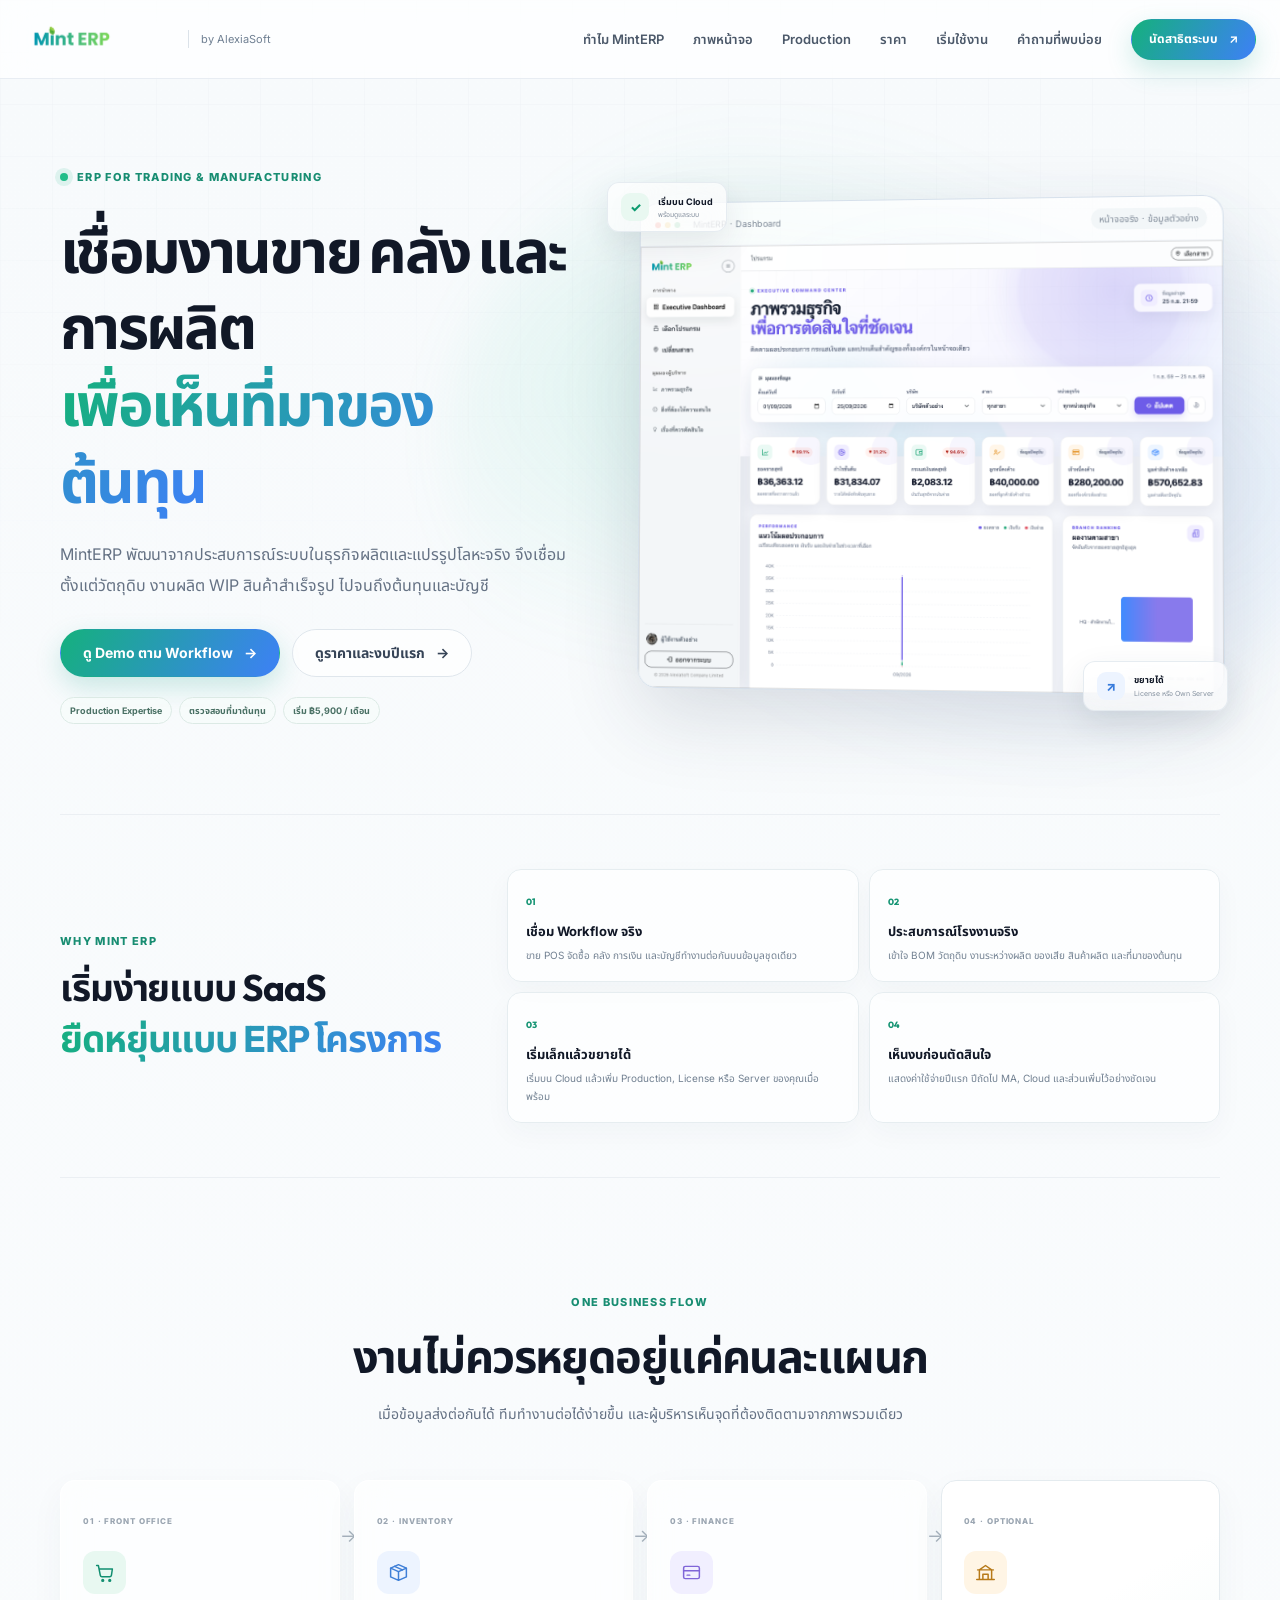
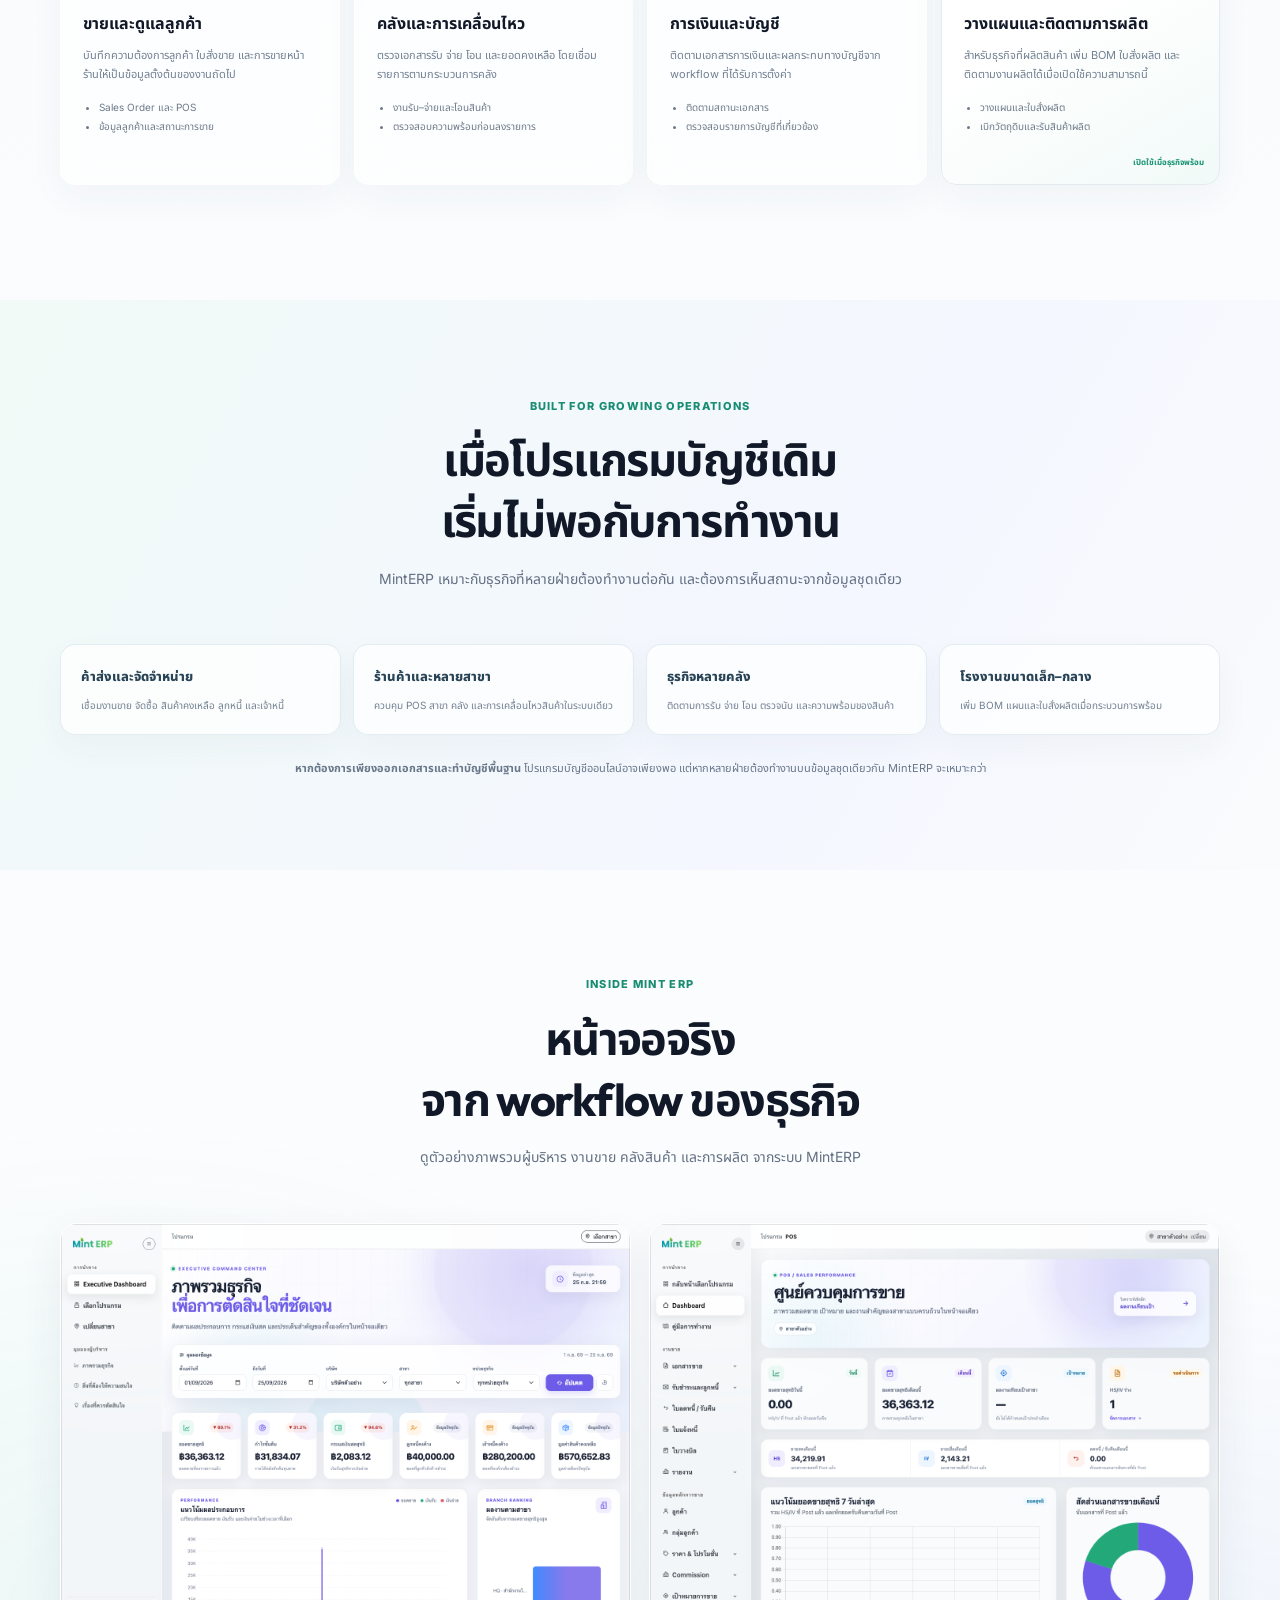
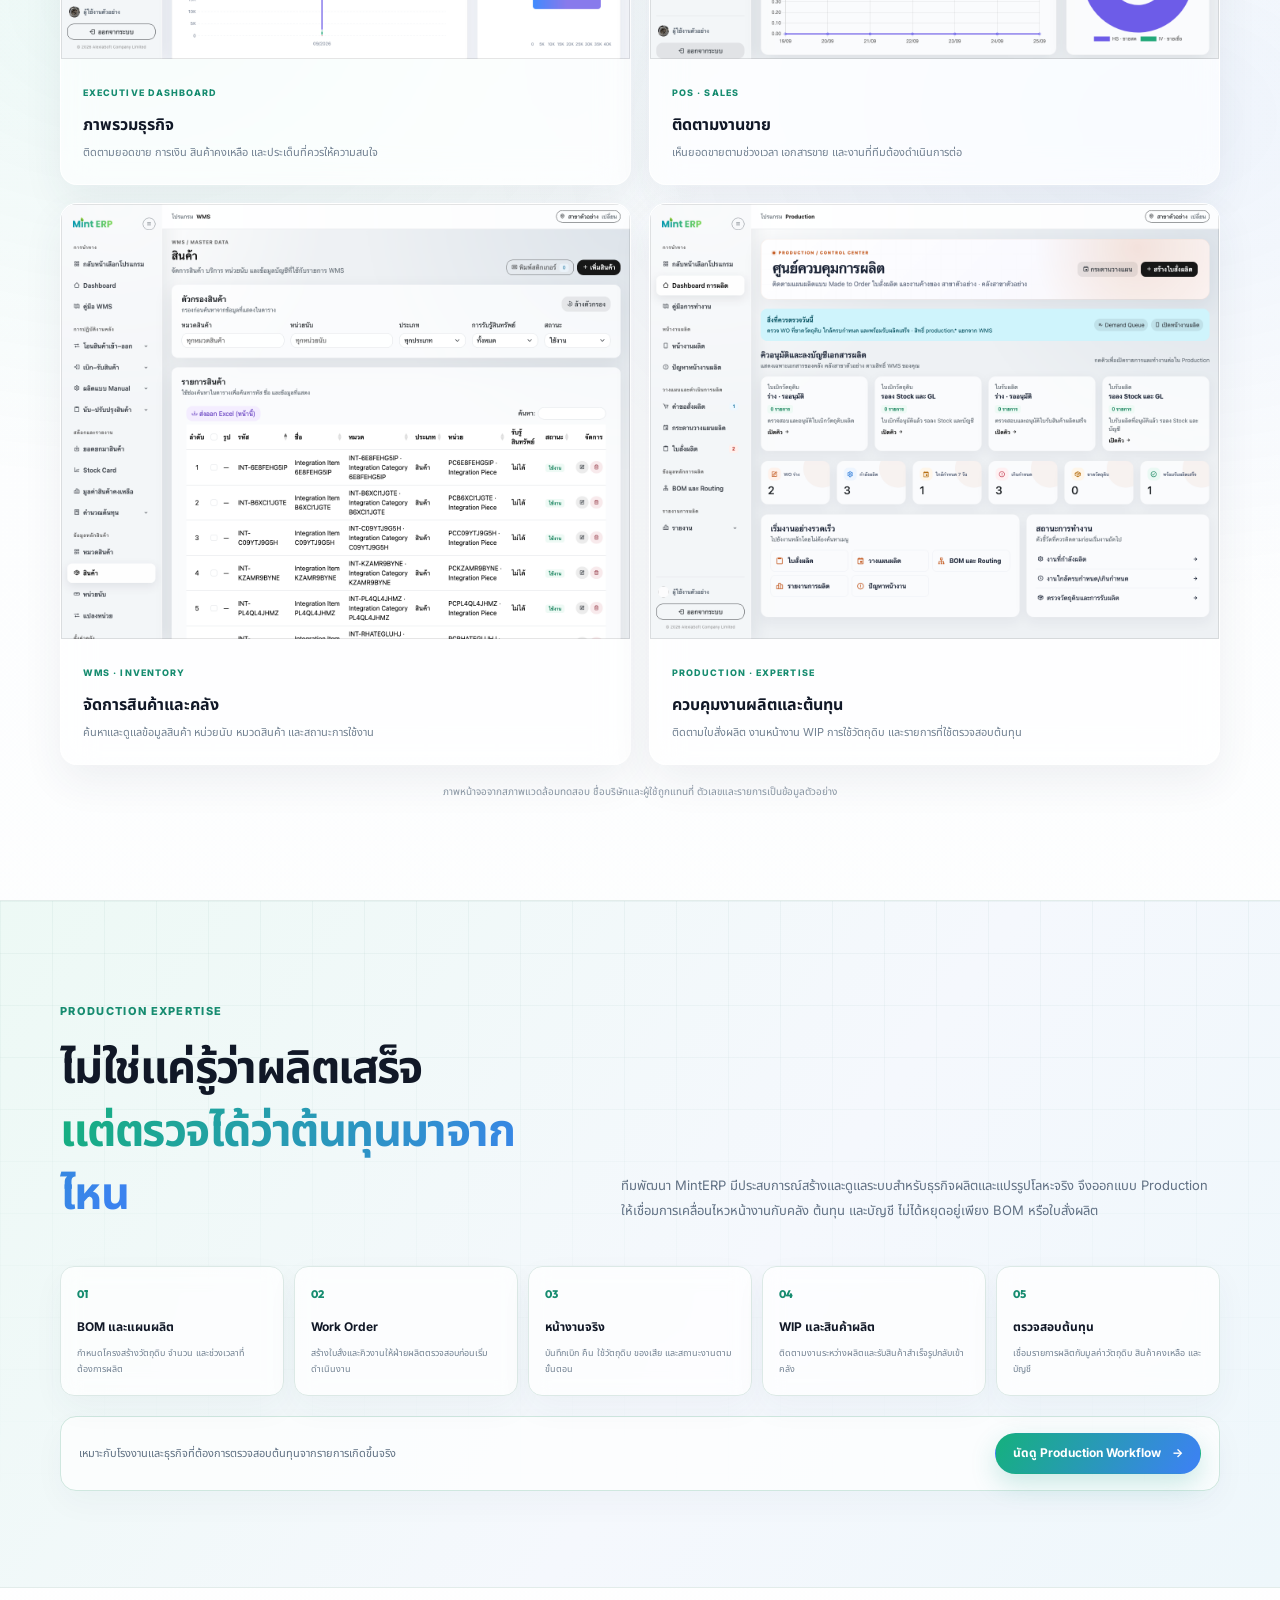
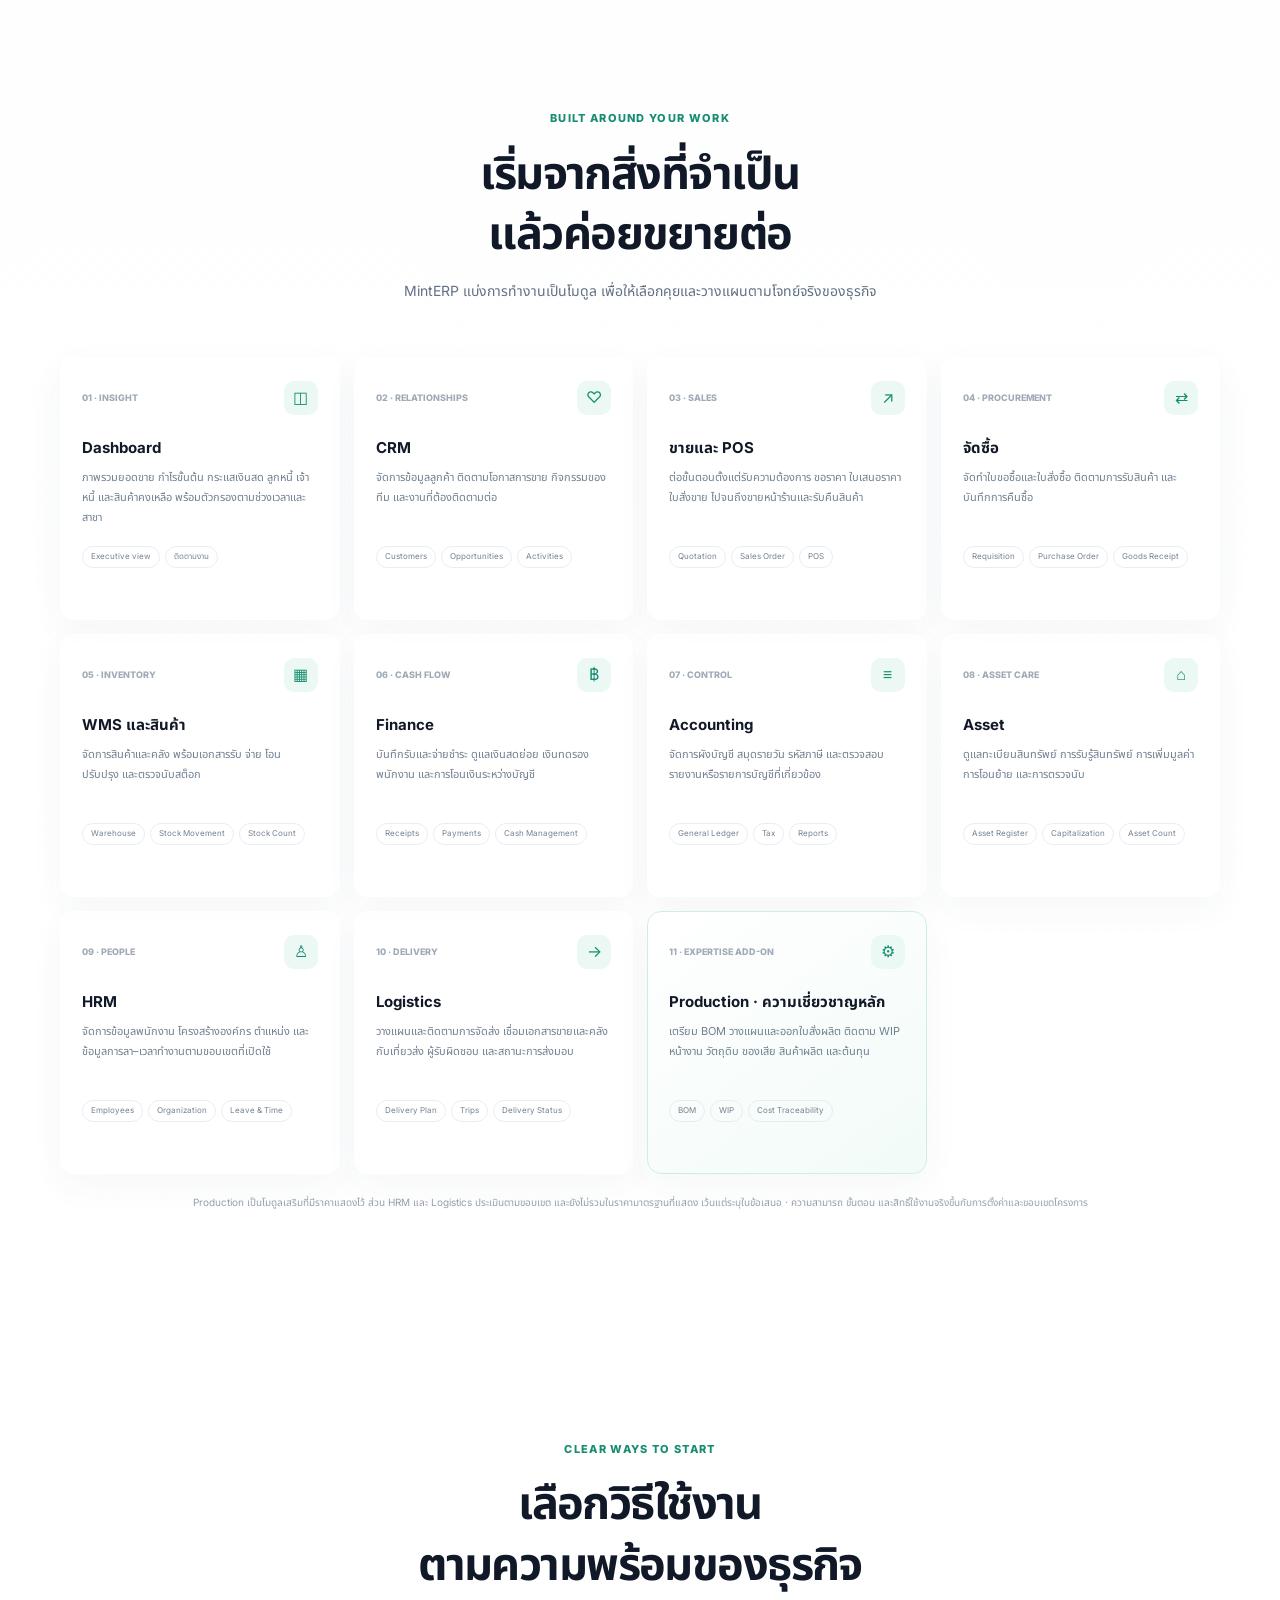
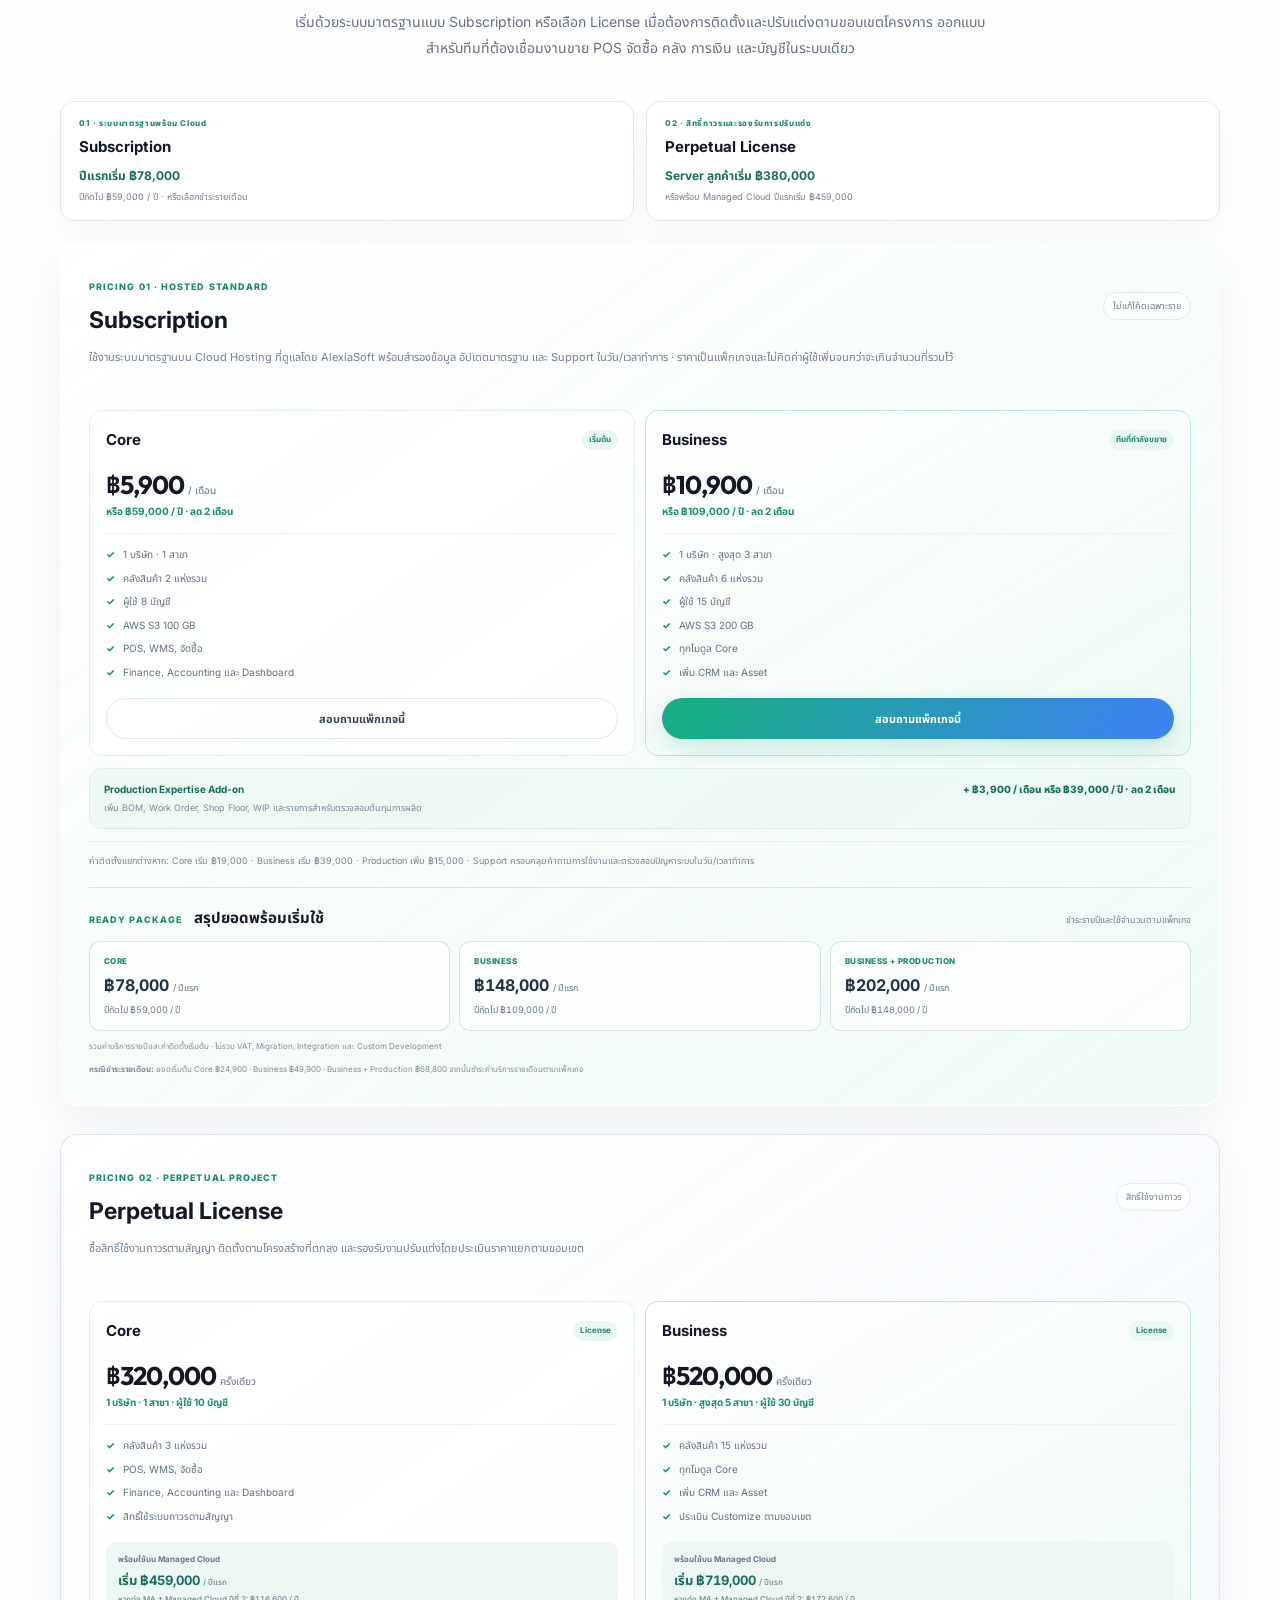
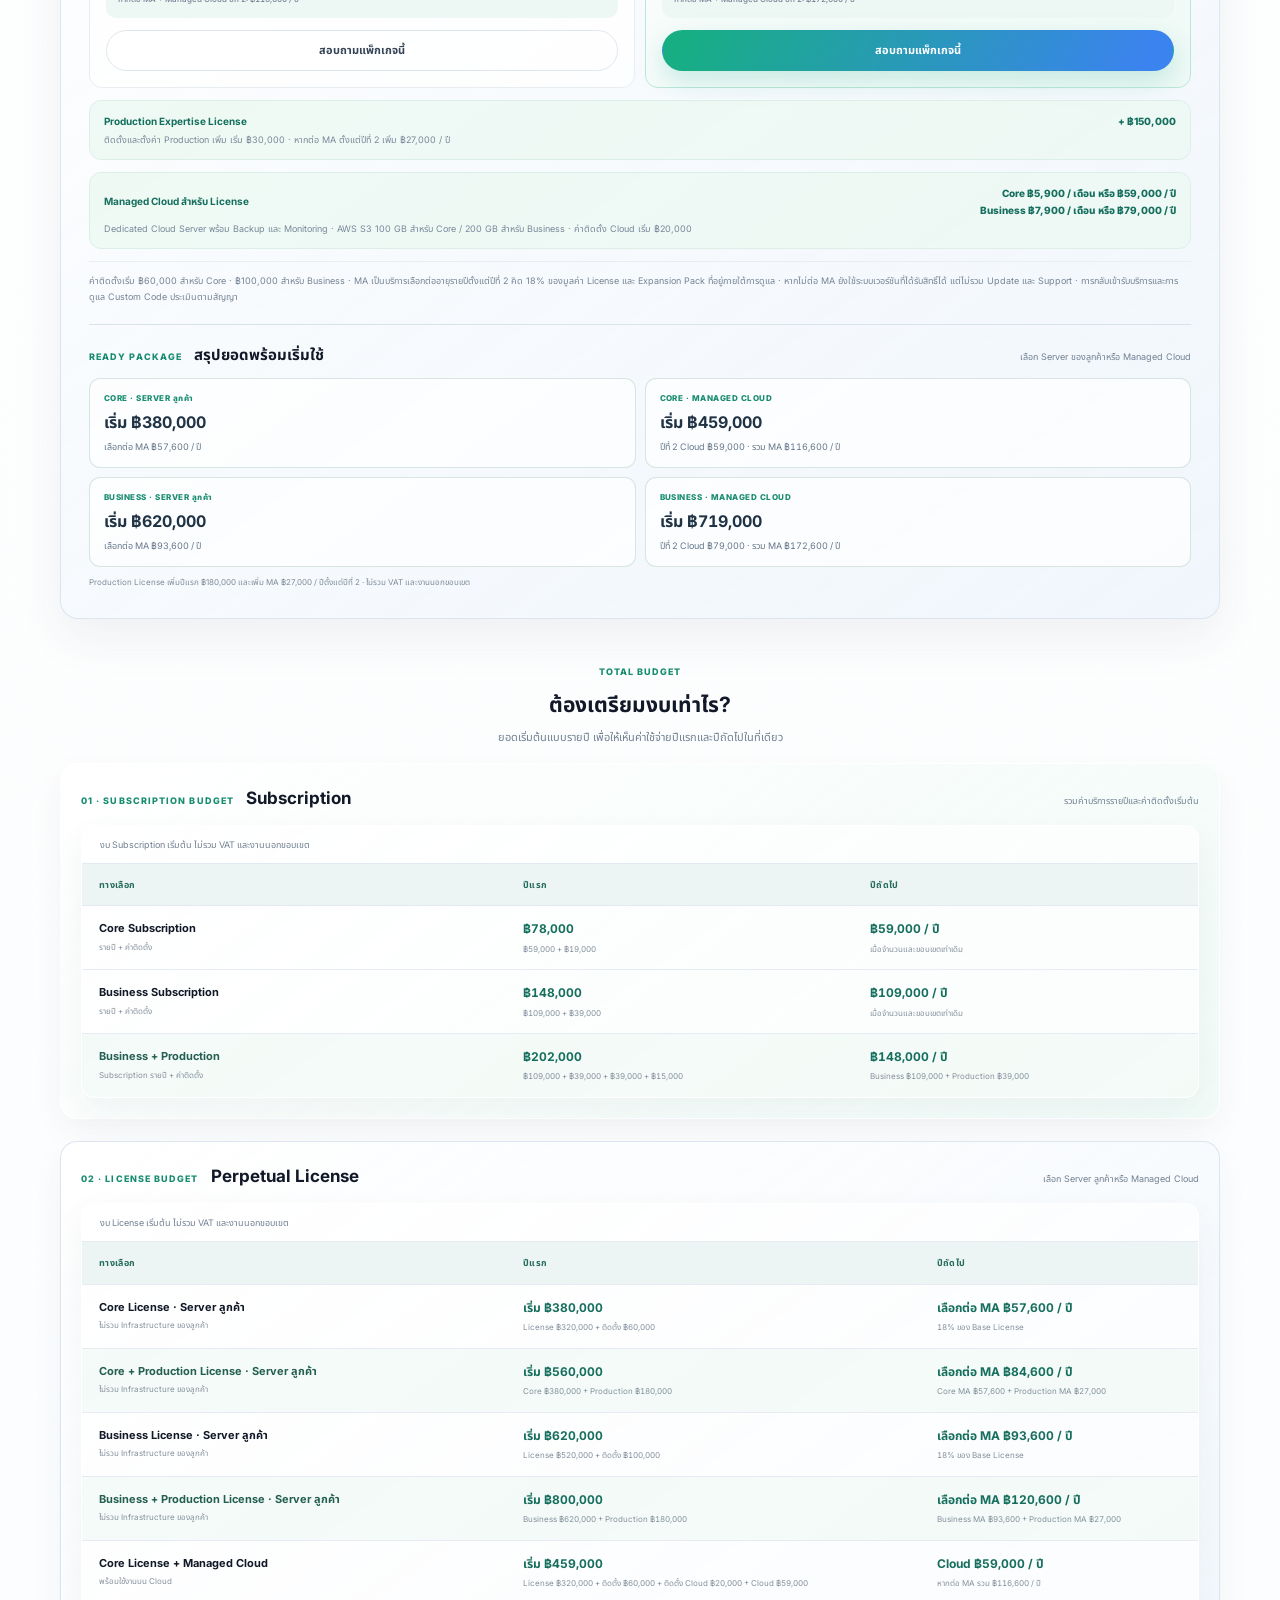
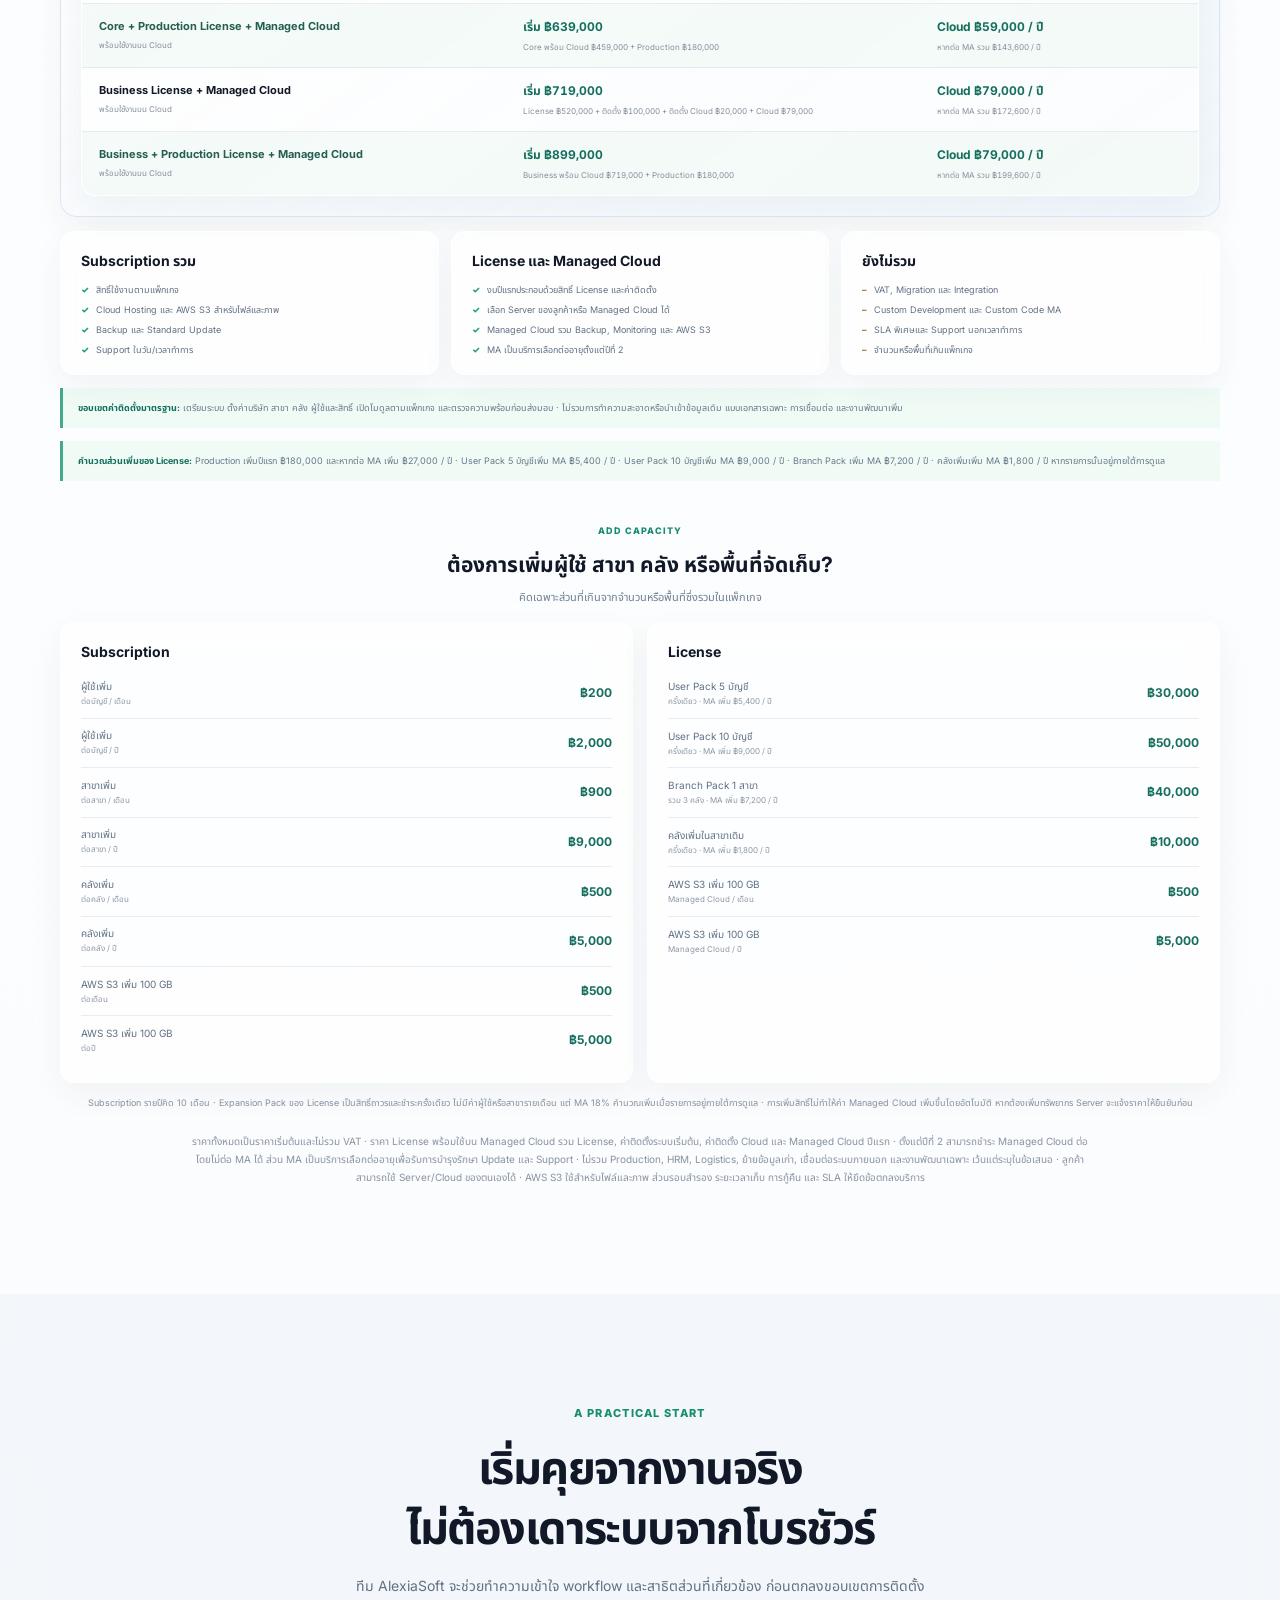
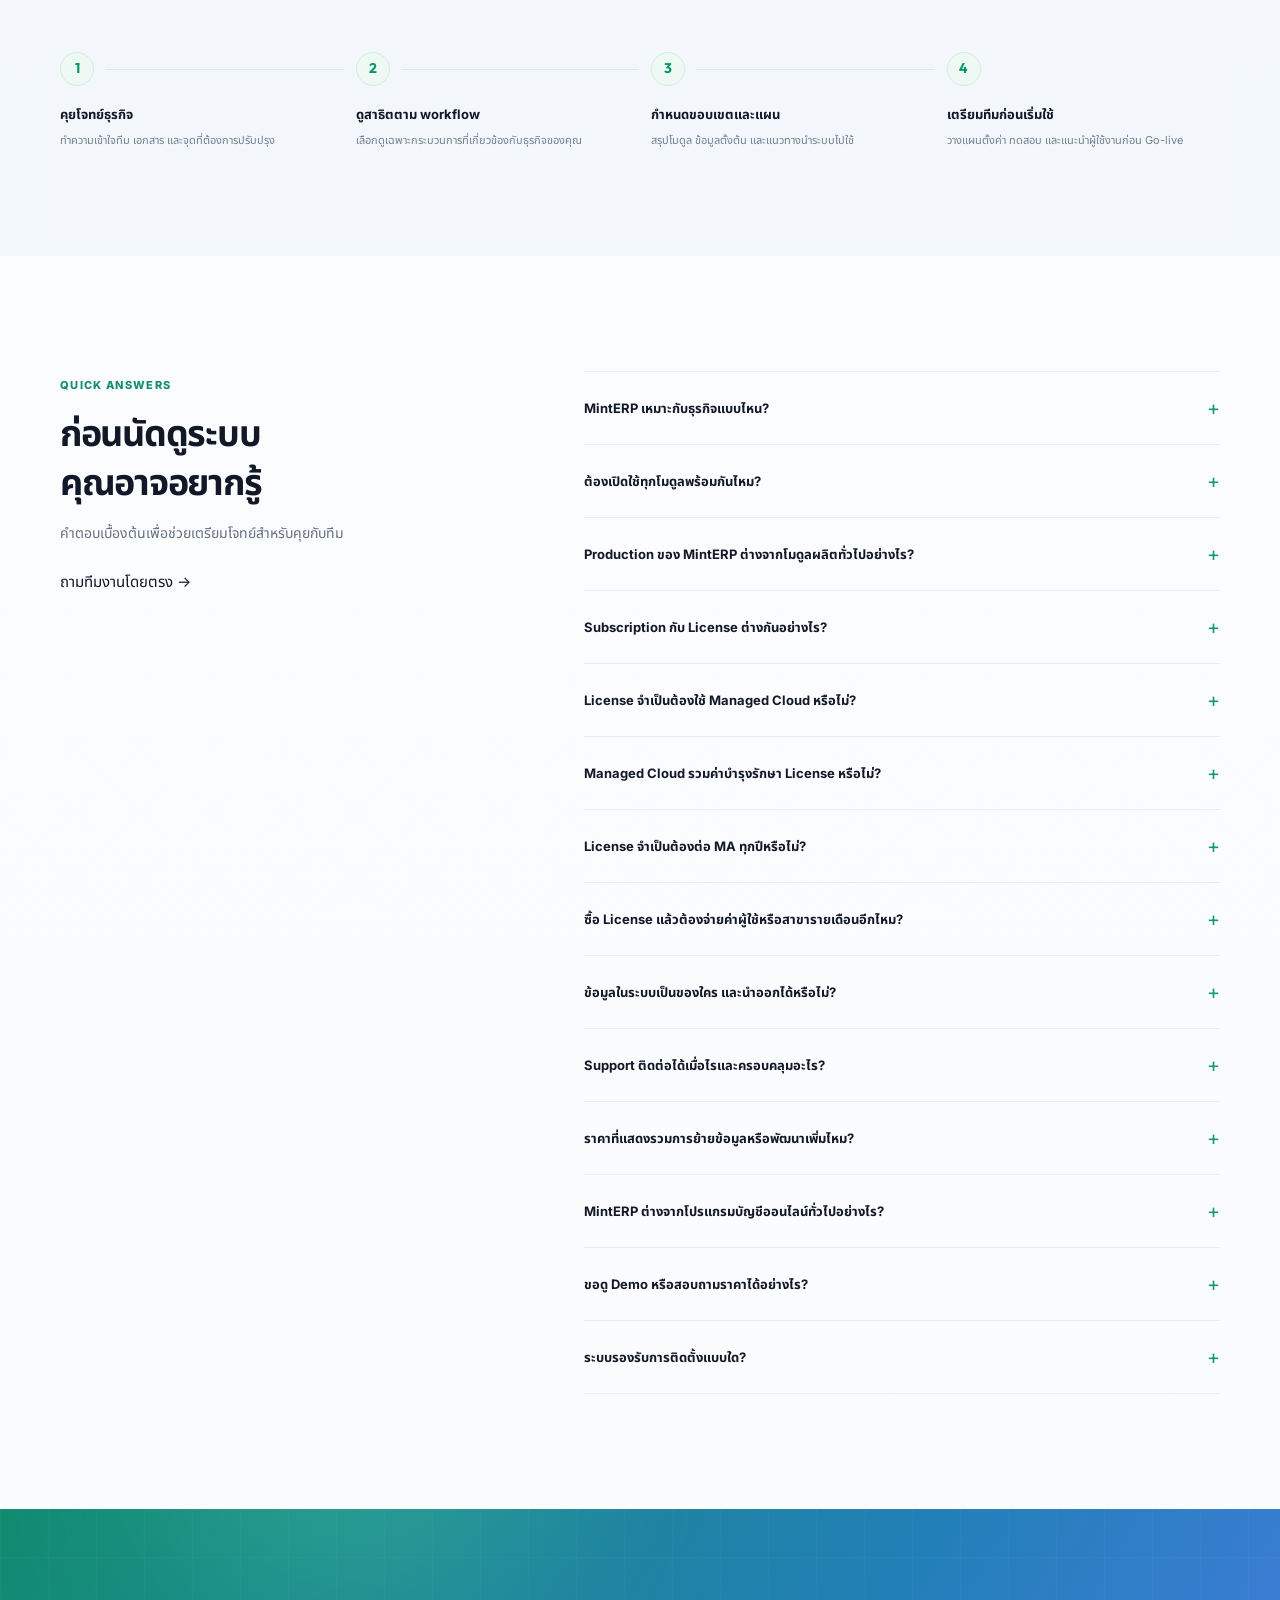
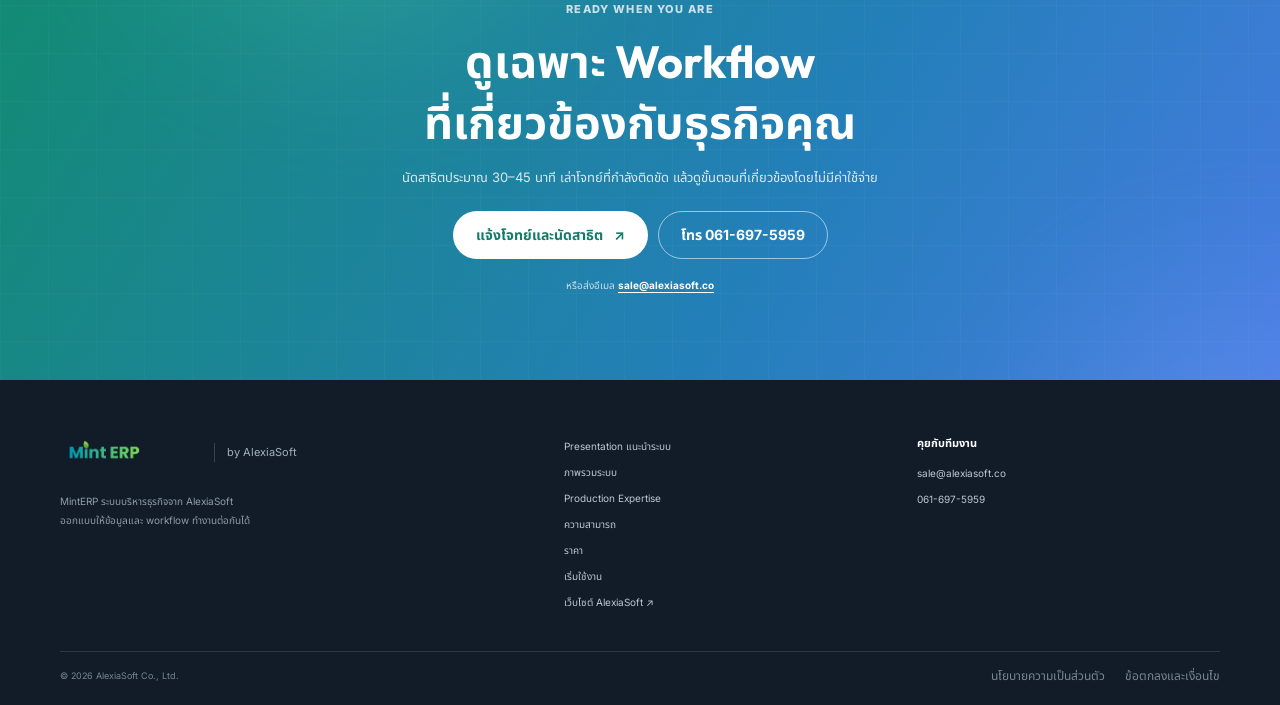
==== commit 713ed3b5: "FF" ====
--- a/index.html
+++ b/index.html
@@ -6,9 +6,9 @@
   <meta name="viewport" content="width=device-width, initial-scale=1">
   <meta name="theme-color" content="#f7fafc">
   <meta name="robots" content="index,follow,max-image-preview:large">
-  <title>MintERP ระบบ ERP สำหรับธุรกิจไทย | Production ต้นทุน บัญชี</title>
+  <title>MintERP ระบบ ERP สำหรับธุรกิจไทย | Production HRM Logistics</title>
   <meta name="description"
-    content="MintERP ระบบ ERP สำหรับธุรกิจไทย เชื่อมขาย คลัง การผลิต ต้นทุนและบัญชี พัฒนาจากประสบการณ์โรงงานจริง พร้อม Subscription และ Perpetual License">
+    content="MintERP ระบบ ERP สำหรับธุรกิจไทย เชื่อมขาย คลัง การผลิต ต้นทุน บัญชี HRM และ Logistics พัฒนาจากประสบการณ์โรงงานจริง พร้อม Subscription และ Perpetual License">
   <link rel="canonical" href="https://minterp.alexiasoft.co/">
   <meta property="og:type" content="website">
   <meta property="og:locale" content="th_TH">
@@ -327,16 +327,30 @@
           <p>ดูแลทะเบียนสินทรัพย์ การรับรู้สินทรัพย์ การเพิ่มมูลค่า การโอนย้าย และการตรวจนับ</p>
           <div class="feature-tags"><span>Asset Register</span><span>Capitalization</span><span>Asset Count</span></div>
         </article>
+        <article class="feature-card reveal">
+          <div class="feature-top"><span class="feature-number">09 · PEOPLE</span><span
+              class="feature-symbol">♙</span></div>
+          <h3>HRM</h3>
+          <p>จัดการข้อมูลพนักงาน โครงสร้างองค์กร ตำแหน่ง และข้อมูลการลา–เวลาทำงานตามขอบเขตที่เปิดใช้</p>
+          <div class="feature-tags"><span>Employees</span><span>Organization</span><span>Leave &amp; Time</span></div>
+        </article>
+        <article class="feature-card reveal">
+          <div class="feature-top"><span class="feature-number">10 · DELIVERY</span><span
+              class="feature-symbol">→</span></div>
+          <h3>Logistics</h3>
+          <p>วางแผนและติดตามการจัดส่ง เชื่อมเอกสารขายและคลังกับเที่ยวส่ง ผู้รับผิดชอบ และสถานะการส่งมอบ</p>
+          <div class="feature-tags"><span>Delivery Plan</span><span>Trips</span><span>Delivery Status</span></div>
+        </article>
         <article class="feature-card feature-card-highlight reveal">
-          <div class="feature-top"><span class="feature-number">09 · EXPERTISE ADD-ON</span><span
+          <div class="feature-top"><span class="feature-number">11 · EXPERTISE ADD-ON</span><span
               class="feature-symbol">⚙</span></div>
           <h3>Production · ความเชี่ยวชาญหลัก</h3>
           <p>เตรียม BOM วางแผนและออกใบสั่งผลิต ติดตาม WIP หน้างาน วัตถุดิบ ของเสีย สินค้าผลิต และต้นทุน</p>
           <div class="feature-tags"><span>BOM</span><span>WIP</span><span>Cost Traceability</span></div>
         </article>
       </div>
-      <p class="feature-disclaimer">โมดูล Production เป็นตัวเลือกเสริม ส่วนโมดูล ขั้นตอน
-        และสิทธิ์ใช้งานจริงจะขึ้นกับการตั้งค่าและขอบเขตโครงการ</p>
+      <p class="feature-disclaimer">Production เป็นโมดูลเสริมที่มีราคาแสดงไว้ ส่วน HRM และ Logistics ประเมินตามขอบเขต
+        และยังไม่รวมในราคามาตรฐานที่แสดง เว้นแต่ระบุในข้อเสนอ · ความสามารถ ขั้นตอน และสิทธิ์ใช้งานจริงขึ้นกับการตั้งค่าและขอบเขตโครงการ</p>
     </section>
 
     <section class="section section-shell pricing-section" id="pricing">
@@ -533,7 +547,7 @@
         </div>
         <p class="capacity-note">Subscription รายปีคิด 10 เดือน · Expansion Pack ของ License เป็นสิทธิ์ถาวรและชำระครั้งเดียว ไม่มีค่าผู้ใช้หรือสาขารายเดือน แต่ MA 18% คำนวณเพิ่มเมื่อรายการอยู่ภายใต้การดูแล · การเพิ่มสิทธิ์ไม่ทำให้ค่า Managed Cloud เพิ่มขึ้นโดยอัตโนมัติ หากต้องเพิ่มทรัพยากร Server จะแจ้งราคาให้ยืนยันก่อน</p>
       </div>
-      <p class="pricing-disclaimer">ราคาทั้งหมดเป็นราคาเริ่มต้นและไม่รวม VAT · ราคา License พร้อมใช้บน Managed Cloud รวม License, ค่าติดตั้งระบบเริ่มต้น, ค่าติดตั้ง Cloud และ Managed Cloud ปีแรก · ตั้งแต่ปีที่ 2 สามารถชำระ Managed Cloud ต่อโดยไม่ต่อ MA ได้ ส่วน MA เป็นบริการเลือกต่ออายุเพื่อรับการบำรุงรักษา Update และ Support · ไม่รวม Production, ย้ายข้อมูลเก่า, เชื่อมต่อระบบภายนอก และงานพัฒนาเฉพาะ · ลูกค้าสามารถใช้ Server/Cloud ของตนเองได้ · AWS S3 ใช้สำหรับไฟล์และภาพ ส่วนรอบสำรอง ระยะเวลาเก็บ การกู้คืน และ SLA ให้ยึดข้อตกลงบริการ</p>
+      <p class="pricing-disclaimer">ราคาทั้งหมดเป็นราคาเริ่มต้นและไม่รวม VAT · ราคา License พร้อมใช้บน Managed Cloud รวม License, ค่าติดตั้งระบบเริ่มต้น, ค่าติดตั้ง Cloud และ Managed Cloud ปีแรก · ตั้งแต่ปีที่ 2 สามารถชำระ Managed Cloud ต่อโดยไม่ต่อ MA ได้ ส่วน MA เป็นบริการเลือกต่ออายุเพื่อรับการบำรุงรักษา Update และ Support · ไม่รวม Production, HRM, Logistics, ย้ายข้อมูลเก่า, เชื่อมต่อระบบภายนอก และงานพัฒนาเฉพาะ เว้นแต่ระบุในข้อเสนอ · ลูกค้าสามารถใช้ Server/Cloud ของตนเองได้ · AWS S3 ใช้สำหรับไฟล์และภาพ ส่วนรอบสำรอง ระยะเวลาเก็บ การกู้คืน และ SLA ให้ยึดข้อตกลงบริการ</p>
     </section>
 
     <section class="section getting-started" id="getting-started">
@@ -578,7 +592,7 @@
         </details>
         <details>
           <summary>ต้องเปิดใช้ทุกโมดูลพร้อมกันไหม?<span aria-hidden="true">+</span></summary>
-          <p>ไม่จำเป็น ขอบเขตการใช้งานและลำดับการเริ่มต้นสามารถวางแผนตามความพร้อมของธุรกิจได้</p>
+          <p>ไม่จำเป็น ขอบเขตการใช้งานและลำดับการเริ่มต้นสามารถวางแผนตามความพร้อมของธุรกิจได้ โดย HRM และ Logistics จะประเมินความสามารถและราคาตามกระบวนการที่ต้องการก่อนรวมในข้อเสนอ</p>
         </details>
         <details>
           <summary>Production ของ MintERP ต่างจากโมดูลผลิตทั่วไปอย่างไร?<span aria-hidden="true">+</span></summary>
